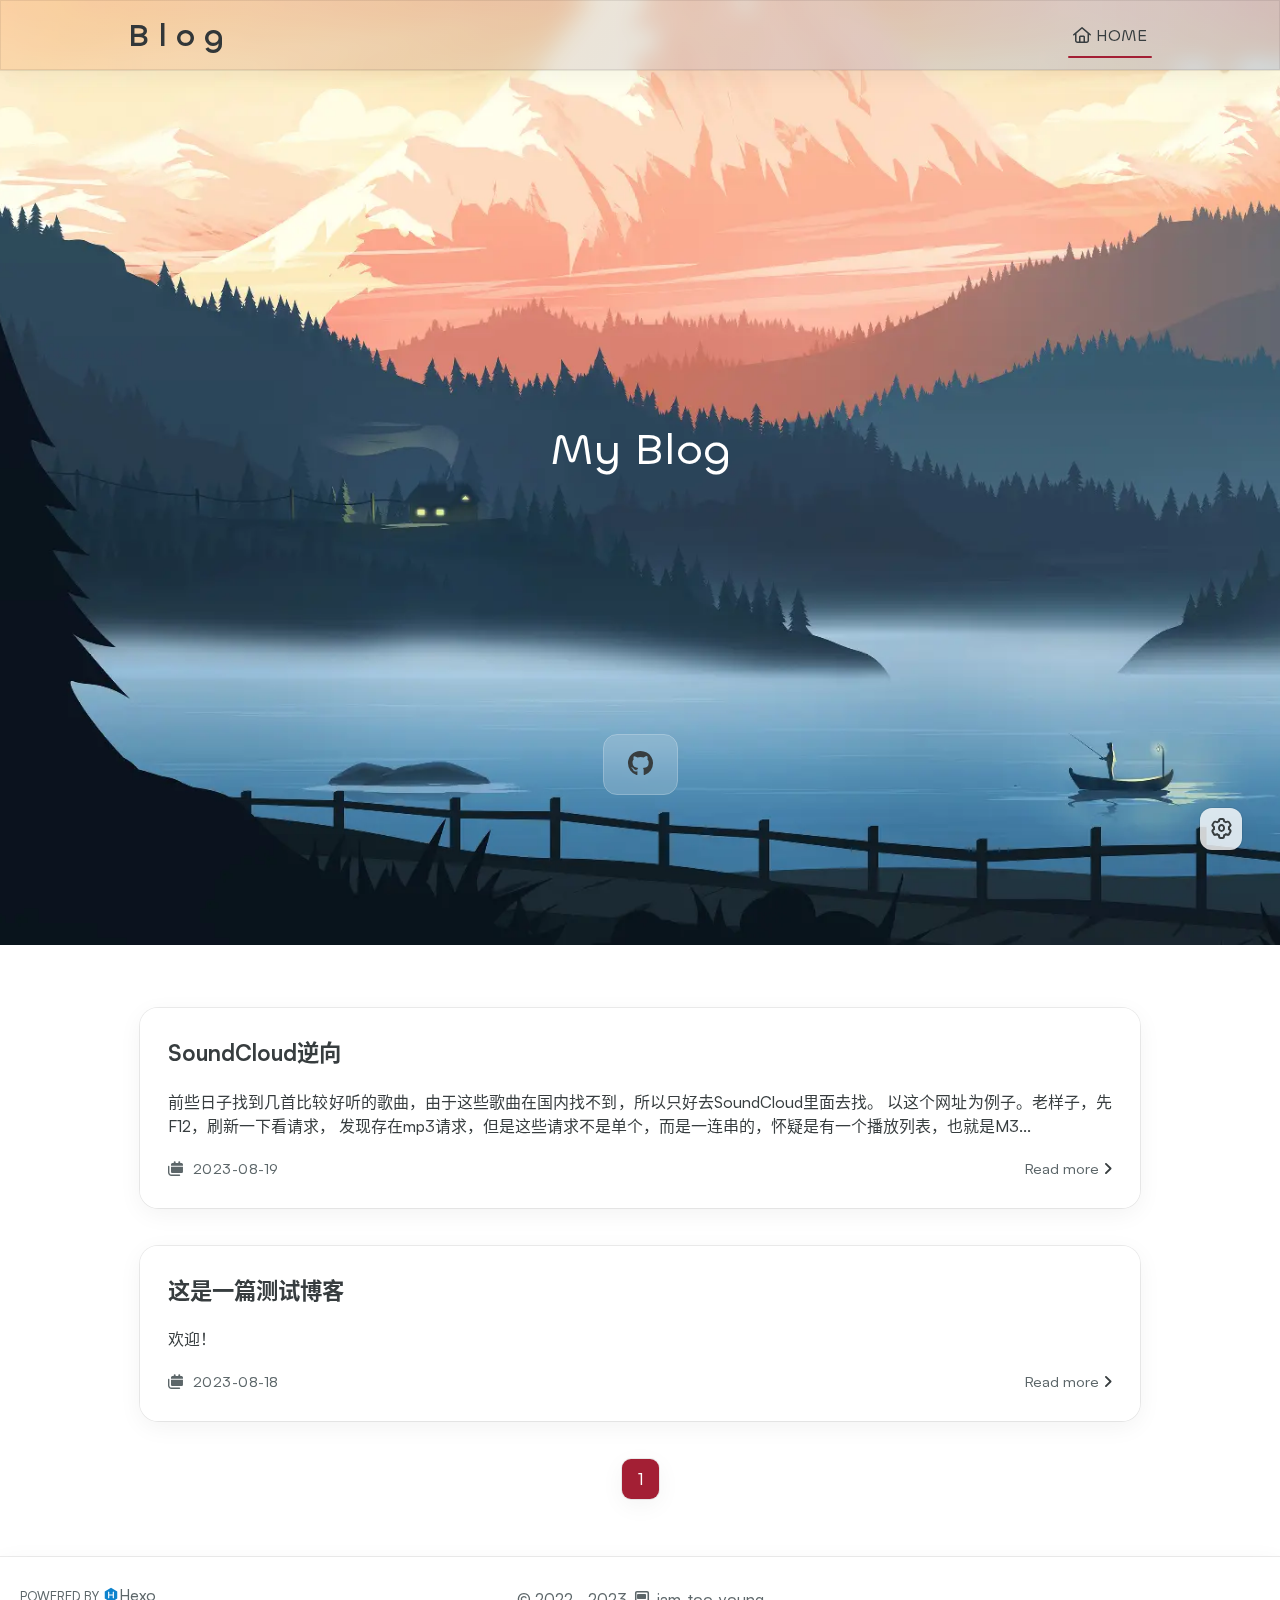
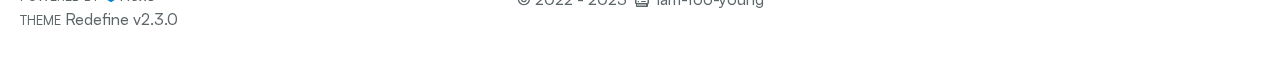
==== blog/index.html @ 53f96ec5 "upload" ====
<!DOCTYPE html>
<html lang="zh">
<head>
    <meta charset="utf-8">
    <meta name="viewport" content="width=device-width, initial-scale=1">
    <meta name="keywords" content="Hexo Theme Redefine">
    
    <meta name="author" content="iam-too-young">
    <!-- preconnect -->
    <link rel="preconnect" href="https://fonts.googleapis.com">
    <link rel="preconnect" href="https://fonts.gstatic.com" crossorigin>
    
    
    <!--- Seo Part-->
    
    <link rel="canonical" href="https://iam-too-young.github.io/blog/"/>
    <meta name="robots" content="index,follow">
    <meta name="googlebot" content="index,follow">
    <meta name="revisit-after" content="1 days">
    
        <meta property="og:type" content="website">
<meta property="og:title" content="Blog of iam-too-young">
<meta property="og:url" content="https://iam-too-young.github.io/blog/index.html">
<meta property="og:site_name" content="Blog of iam-too-young">
<meta property="og:locale">
<meta property="article:author" content="iamTooYoung">
<meta name="twitter:card" content="summary">
    
    
    <!--- Icon Part-->
    <link rel="icon" type="image/png" href="/blog/images/author-favicon.png" sizes="192x192">
    <link rel="apple-touch-icon" sizes="180x180" href="/blog/images/author-favicon.png">
    <meta name="theme-color" content="#A31F34">
    <link rel="shortcut icon" href="/blog/images/author-favicon.png">
    <!--- Page Info-->
    
    <title>
        
        B l o g
    </title>
    
<link rel="stylesheet" href="/blog/css/style.css">

    
<link rel="stylesheet" href="/blog/fonts/fonts.css">

    
<link rel="stylesheet" href="/blog/fonts/Satoshi/satoshi.css">

    
<link rel="stylesheet" href="/blog/fonts/Chillax/chillax.css">

    <!--- Font Part-->
    
    
    
    

    <!--- Inject Part-->
    
    <script id="hexo-configurations">
    let Global = window.Global || {};
    Global.hexo_config = {"hostname":"iam-too-young.github.io","root":"/blog/","language":"zh"};
    Global.theme_config = {"articles":{"style":{"font_size":"16px","line_height":1.5,"image_border_radius":"14px","image_alignment":"center","image_caption":false,"link_icon":true},"word_count":{"enable":true,"count":true,"min2read":true},"author_label":{"enable":true,"auto":false,"list":[]},"code_block":{"copy":true,"style":"mac","font":{"enable":false,"family":null,"url":null}},"toc":{"enable":true,"max_depth":3,"number":false,"expand":true,"init_open":true},"copyright":false,"lazyload":true,"recommendation":{"enable":false,"title":"推荐阅读","limit":3,"mobile_limit":2,"placeholder":"/images/wallhaven-wqery6-light.webp","skip_dirs":[]}},"colors":{"primary":"#A31F34","secondary":null},"global":{"fonts":{"chinese":{"enable":false,"family":null,"url":null},"english":{"enable":false,"family":null,"url":null}},"content_max_width":"1000px","sidebar_width":"210px","hover":{"shadow":true,"scale":false},"scroll_progress":{"bar":false,"percentage":true},"website_counter":{"url":"https://busuanzi.ibruce.info/busuanzi/2.3/busuanzi.pure.mini.js","enable":false,"site_pv":true,"site_uv":true,"post_pv":true},"single_page":true,"open_graph":true,"google_analytics":{"enable":false,"id":null}},"home_banner":{"enable":true,"style":"fixed","image":{"light":"/images/wallhaven-wqery6-light.webp","dark":"/images/wallhaven-wqery6-dark.webp"},"title":"My Blog","subtitle":{"text":[],"hitokoto":{"enable":false,"api":"https://v1.hitokoto.cn"},"typing_speed":100,"backing_speed":80,"starting_delay":500,"backing_delay":1500,"loop":true,"smart_backspace":true},"text_color":{"light":"#fff","dark":"#d1d1b6"},"text_style":{"title_size":"2.8rem","subtitle_size":"1.5rem","line_height":1.2},"custom_font":{"enable":false,"family":null,"url":null},"social_links":{"enable":true,"links":{"github":"https://github.com/iam-too-young","instagram":null,"zhihu":null,"twitter":null,"email":null},"qrs":{"weixin":null}}},"plugins":{"feed":{"enable":false},"aplayer":{"enable":false,"type":"fixed","audios":[{"name":null,"artist":null,"url":null,"cover":null}]},"mermaid":{"enable":false,"version":"9.3.0"}},"version":"2.3.0","navbar":{"auto_hide":false,"color":{"left":"#f78736","right":"#367df7","transparency":35},"links":{"Home":{"path":"/","icon":"fa-regular fa-house"}},"search":{"enable":false,"preload":true}},"page_templates":{"friends_column":2,"tags_style":"blur"},"home":{"sidebar":{"enable":false,"position":"left","first_item":"menu","announcement":null,"links":null},"article_date_format":"auto","categories":{"enable":false,"limit":3},"tags":{"enable":false,"limit":3}},"footerStart":"2022/8/17 11:45:14"};
    Global.language_ago = {"second":"%s seconds ago","minute":"%s minutes ago","hour":"%s hours ago","day":"%s days ago","week":"%s weeks ago","month":"%s months ago","year":"%s years ago"};
    Global.data_config = {"masonry":false};
  </script>
    
    <!--- Fontawesome Part-->
    
<link rel="stylesheet" href="/blog/fontawesome/fontawesome.min.css">

    
<link rel="stylesheet" href="/blog/fontawesome/brands.min.css">

    
<link rel="stylesheet" href="/blog/fontawesome/solid.min.css">

    
<link rel="stylesheet" href="/blog/fontawesome/regular.min.css">

    
    
    
    
<meta name="generator" content="Hexo 6.3.0"></head>


<body>
<div class="progress-bar-container">
    

    
        <span class="pjax-progress-bar"></span>
        <span class="swup-progress-icon">
            <i class="fa-solid fa-circle-notch fa-spin"></i>
        </span>
    
</div>


<main class="page-container" id="swup">
    

    
        
    <style>
        .home-banner-container {
            background: transparent !important;
        }

        .home-article-item,
        .sidebar-links,
        .sidebar-content,
        a.page-number,
        a.extend,
        .sidebar-links .links:hover,
        .right-bottom-tools,
        footer.footer {
            background-color: var(--background-color-transparent-80) !important;
        }

        .right-bottom-tools:hover,
        a.page-number:hover,
        a.extend:hover {
            background-color: var(--primary-color) !important;
        }

        .site-info,
        .home-article-sticky-label {
            background-color: var(--background-color-transparent-15) !important;
        }

        .home-article-sticky-label {
            backdrop-filter: none !important;
        }
    </style>

    <div class="home-banner-background transition-fade">
    </div>


<div class="home-banner-container flex-center transition-fade">
    <div class="content flex-center">
        <div class="description"
        
        >
            My Blog
            
            
                <p><i id="subtitle"></i></p>
            
        </div>
        
            <div class="social-contacts">
                
                    
                        
                            <span class="social-contact-item github">
                                <a target="_blank" href="https://github.com/iam-too-young">
                                    <i class="fa-brands fa-github"></i>
                                </a>
                            </span>
                        
                    
                
                    
                
                    
                
                    
                
                    
                
                
                    
                        
                    
                
            </div>
        
    </div>
</div>



    

    <div class="main-content-container">
        

        <div class="main-content-header">
            <header class="navbar-container">
    
    <div class="navbar-content has-home-banner">
        <div class="left">
            
            <a class="logo-title" href="/">
                <h1>
                B l o g
                </h1>
            </a>
        </div>

        <div class="right">
            <!-- PC -->
            <div class="desktop">
                <ul class="navbar-list">
                    
                        
                            <li class="navbar-item">
                                <!-- Menu -->
                                <a class="active" 
                                    href="/blog/"  >
                                    
                                        
                                            <i class="fa-regular fa-house"></i>
                                        
                                        HOME
                                    
                                </a>
                                <!-- Submenu -->
                                
                            </li>
                    
                    
                </ul>
            </div>
            <!-- Mobile -->
            <div class="mobile">
                
                <div class="icon-item navbar-bar">
                    <div class="navbar-bar-middle"></div>
                </div>
            </div>
        </div>
    </div>

    <!-- Mobile drawer -->
    <div class="navbar-drawer">
        <ul class="drawer-navbar-list">
            
                
                    <li class="drawer-navbar-item flex-center">
                        <a class="active" 
                        href="/blog/"  >
                             
                                
                                    <i class="fa-regular fa-house"></i>
                                
                                HOME
                            
                        </a>
                    </li>
                    <!-- Submenu -->
                    
            

        </ul>
    </div>

    <div class="window-mask"></div>

</header>


        </div>

        <div class="main-content-body">

            

            <div class="main-content">

                
                    <div class="home-content-container">
    <ul class="home-article-list">
        
            <li class="home-article-item">

                

                
                

                <h3 class="home-article-title">
                    <a href="/blog/2023/08/19/SoundCloud%E9%80%86%E5%90%91/">
                        SoundCloud逆向
                    </a>
                </h3>

                <div class="home-article-content markdown-body">
                    
                        前些日子找到几首比较好听的歌曲，由于这些歌曲在国内找不到，所以只好去SoundCloud里面去找。


以这个网址为例子。老样子，先F12，刷新一下看请求，


发现存在mp3请求，但是这些请求不是单个，而是一连串的，怀疑是有一个播放列表，也就是M3...
                    
                </div>

                <div class="home-article-meta-info-container">
    <div class="home-article-meta-info">
        <span><i class="fa-solid fa-calendars"></i>&nbsp;
            <span class="home-article-date" data-date="Sat Aug 19 2023 14:53:39 GMT+0800">
                
                    2023-08-19
                
            </span>
        </span>
        
        
    </div>

    <a href="/blog/2023/08/19/SoundCloud%E9%80%86%E5%90%91/">Read more<span class="seo-reader-text">SoundCloud逆向</span>&nbsp;<i class="fa-solid fa-angle-right"></i></a>
</div>

            </li>
        
            <li class="home-article-item">

                

                
                

                <h3 class="home-article-title">
                    <a href="/blog/2023/08/18/Hello-everyone/">
                        这是一篇测试博客
                    </a>
                </h3>

                <div class="home-article-content markdown-body">
                    
                        欢迎！

                    
                </div>

                <div class="home-article-meta-info-container">
    <div class="home-article-meta-info">
        <span><i class="fa-solid fa-calendars"></i>&nbsp;
            <span class="home-article-date" data-date="Fri Aug 18 2023 22:07:01 GMT+0800">
                
                    2023-08-18
                
            </span>
        </span>
        
        
    </div>

    <a href="/blog/2023/08/18/Hello-everyone/">Read more<span class="seo-reader-text">这是一篇测试博客</span>&nbsp;<i class="fa-solid fa-angle-right"></i></a>
</div>

            </li>
        
    </ul>

    <div class="home-paginator">
        <div class="paginator">
    <span class="page-number current">1</span>
</div>

    </div>
</div>

                    <div class="comment-container pjax"></div>
                

            </div>
            
            

        </div>

        <div class="main-content-footer">
            <footer class="footer">
    <div class="info-container">
        <div class="copyright-info">
            &copy;
            
              <span>2022</span>
              -
            
            2023&nbsp;&nbsp;<i class="fa-regular fa-computer-classic"></i>&nbsp;&nbsp;<a href="/">iam-too-young</a>
        </div>
        
        <div class="theme-info info-item">
            <span class="powered-by-container">POWERED BY <?xml version="1.0" encoding="utf-8"?><!DOCTYPE svg PUBLIC "-//W3C//DTD SVG 1.1//EN" "http://www.w3.org/Graphics/SVG/1.1/DTD/svg11.dtd"><svg version="1.1" id="圖層_1" xmlns="http://www.w3.org/2000/svg" xmlns:xlink="http://www.w3.org/1999/xlink" x="0px" y="0px" width="1rem" height="1rem" viewBox="0 0 512 512" enable-background="new 0 0 512 512" xml:space="preserve"><path fill="#0E83CD" d="M256.4,25.8l-200,115.5L56,371.5l199.6,114.7l200-115.5l0.4-230.2L256.4,25.8z M349,354.6l-18.4,10.7l-18.6-11V275H200v79.6l-18.4,10.7l-18.6-11v-197l18.5-10.6l18.5,10.8V237h112v-79.6l18.5-10.6l18.5,10.8V354.6z"/></svg><a target="_blank" href="https://hexo.io">Hexo</a></span>
                <br>
            <span class="theme-version-container">THEME&nbsp;<a class="theme-version" target="_blank" href="https://github.com/EvanNotFound/hexo-theme-redefine">Redefine v2.3.0</a></span>
        </div>
        
        
        
        
        
        
    </div>  
</footer>
        </div>
    </div>

    

    <div class="right-side-tools-container">
        <div class="side-tools-container">
    <ul class="hidden-tools-list">
        <li class="right-bottom-tools tool-font-adjust-plus flex-center">
            <i class="fa-regular fa-magnifying-glass-plus"></i>
        </li>

        <li class="right-bottom-tools tool-font-adjust-minus flex-center">
            <i class="fa-regular fa-magnifying-glass-minus"></i>
        </li>

        <li class="right-bottom-tools tool-expand-width flex-center">
            <i class="fa-regular fa-expand"></i>
        </li>

        <li class="right-bottom-tools tool-dark-light-toggle flex-center">
            <i class="fa-regular fa-moon"></i>
        </li>

        <!-- rss -->
        

        

        <li class="right-bottom-tools tool-scroll-to-bottom flex-center">
            <i class="fa-regular fa-arrow-down"></i>
        </li>
    </ul>

    <ul class="visible-tools-list">
        <li class="right-bottom-tools toggle-tools-list flex-center">
            <i class="fa-regular fa-cog fa-spin"></i>
        </li>
        
            <li class="right-bottom-tools tool-scroll-to-top flex-center">
                <i class="arrow-up fas fa-arrow-up"></i>
                <span class="percent"></span>
            </li>
        
        
    </ul>
</div>

    </div>

    <div class="image-viewer-container">
    <img src="">
</div>


    


</main>


<script src="/blog/js/libs/Swup.min.js"></script>

<script src="/blog/js/libs/SwupSlideTheme.min.js"></script>

<script src="/blog/js/libs/SwupScriptsPlugin.min.js"></script>

<script src="/blog/js/libs/SwupProgressPlugin.min.js"></script>

<script src="/blog/js/libs/SwupScrollPlugin.min.js"></script>

<script>
    const swup = new Swup({
        plugins: [
            new SwupScriptsPlugin({
                optin: true,
            }),
            new SwupProgressPlugin(),
            new SwupScrollPlugin({
                offset: 80,
            }),
            new SwupSlideTheme({
                mainElement: ".main-content-body",
            }),
        ],
        containers: ["#swup"],
    });

    swup.on("pageView", () => {
        Global.refresh();
    });

    // if (document.readyState === "complete") {
    //
    // } else {
    //     document.addEventListener("DOMContentLoaded", () => init());
    // }
</script>






<script src="/blog/js/utils.js"></script>

<script src="/blog/js/main.js"></script>

<script src="/blog/js/layouts/navbarShrink.js"></script>

<script src="/blog/js/tools/scrollTopBottom.js"></script>

<script src="/blog/js/tools/lightDarkSwitch.js"></script>

<script src="/blog/js/layouts/categoryList.js"></script>





    
<script src="/blog/js/tools/codeBlock.js"></script>




    
<script src="/blog/js/layouts/lazyload.js"></script>






  
<script src="/blog/js/libs/Typed.min.js"></script>

  
<script src="/blog/js/plugins/typed.js"></script>







<div class="post-scripts" data-swup-reload-script>
    
        
<script src="/blog/js/tools/tocToggle.js"></script>

<script src="/blog/js/layouts/toc.js"></script>

<script src="/blog/js/libs/anime.min.js"></script>

<script src="/blog/js/plugins/tabs.js"></script>

    
</div>


</body>
</html>
---- blog/css/style.css ----
.fade-in-down-animation {
  animation-fill-mode: both;
  animation-duration: 1s;
  animation-name: fade-in-down;
  will-change: transform;
}
.title-hover-animation {
  display: inline-block;
  position: relative;
  border-bottom: none;
  line-height: 1.3;
  vertical-align: top;
  color: var(--second-text-color);
}
.title-hover-animation::before {
  content: '';
  position: absolute;
  width: 100%;
  height: 2px;
  bottom: -4px;
  left: 0;
  background-color: var(--second-text-color);
  visibility: hidden;
  transform: scaleX(0);
  transition-property: color, background, box-shadow, border-color, visibility, transform;
  transition-delay: 0s, 0s, 0s, 0s, 0s, 0s;
  transition-duration: 0.2s, 0.2s, 0.2s, 0.2s, 0.2s, 0.2s;
  transition-timing-function: ease, ease, ease, ease, ease-in-out, ease-in-out;
}
@-moz-keyframes fade-in-down {
  0% {
    opacity: 0;
    transform: translateY(-50px);
  }
  100% {
    opacity: 1;
    transform: translateY(0);
  }
}
@-webkit-keyframes fade-in-down {
  0% {
    opacity: 0;
    transform: translateY(-50px);
  }
  100% {
    opacity: 1;
    transform: translateY(0);
  }
}
@-o-keyframes fade-in-down {
  0% {
    opacity: 0;
    transform: translateY(-50px);
  }
  100% {
    opacity: 1;
    transform: translateY(0);
  }
}
@keyframes fade-in-down {
  0% {
    opacity: 0;
    transform: translateY(-50px);
  }
  100% {
    opacity: 1;
    transform: translateY(0);
  }
}
@-moz-keyframes icon-animate {
  0%, 100% {
    transform: scale(1);
  }
  10%, 30% {
    transform: scale(0.88);
  }
  20%, 40%, 60%, 80% {
    transform: scale(1.08);
  }
  50%, 70% {
    transform: scale(1.08);
  }
}
@-webkit-keyframes icon-animate {
  0%, 100% {
    transform: scale(1);
  }
  10%, 30% {
    transform: scale(0.88);
  }
  20%, 40%, 60%, 80% {
    transform: scale(1.08);
  }
  50%, 70% {
    transform: scale(1.08);
  }
}
@-o-keyframes icon-animate {
  0%, 100% {
    transform: scale(1);
  }
  10%, 30% {
    transform: scale(0.88);
  }
  20%, 40%, 60%, 80% {
    transform: scale(1.08);
  }
  50%, 70% {
    transform: scale(1.08);
  }
}
@keyframes icon-animate {
  0%, 100% {
    transform: scale(1);
  }
  10%, 30% {
    transform: scale(0.88);
  }
  20%, 40%, 60%, 80% {
    transform: scale(1.08);
  }
  50%, 70% {
    transform: scale(1.08);
  }
}
:root {
  --background-color: #fff;
  --background-color-transparent: rgba(255,255,255,0.6);
  --background-color-transparent-15: rgba(255,255,255,0.15);
  --background-color-transparent-40: rgba(255,255,255,0.4);
  --background-color-transparent-80: rgba(255,255,255,0.8);
  --second-background-color: #fafafa;
  --third-background-color: #f7f7f7;
  --third-background-color-transparent: rgba(241,241,241,0.6);
  --primary-color: #a31f34;
  --first-text-color: #323739;
  --second-text-color: #343a3c;
  --third-text-color: #5c6669;
  --fourth-text-color: #eaeced;
  --default-text-color: #373d3f;
  --invert-text-color: #bebec6;
  --border-color: rgba(0,0,0,0.08);
  --selection-color: #be243c;
  --shadow-color-1: rgba(0,0,0,0.08);
  --shadow-color-2: rgba(0,0,0,0.05);
  --shadow-hover-color: rgba(0,0,0,0.28);
  --scrollbar-color: #c1c1c1;
  --scrollbar-color-hover: #a1a1a1;
  --scroll-bar-bg-color: #fafafa;
  --link-color: #323739;
  --copyright-info-color: #c03;
  --avatar-background-color: #06c;
  --pjax-progress-bar-color: linear-gradient(45deg, #f10006, #ef5b00, #e59c01, #19ca05, #00cab5, #0264c8, #c303c3);
  --archive-timeline-last-child-color: linear-gradient(to bottom, #e8e8e8 60%, rgba(0,0,0,0) 100%) 1 100%;
  --note-blue-title-bg: #d6f7fb;
  --note-red-title-bg: #fde9e9;
  --note-cyan-title-bg: #e9fdf9;
  --note-green-title-bg: #e9fde9;
  --note-yellow-title-bg: #fdf9e9;
  --note-gray-title-bg: #f9f9f9;
  --note-type-title-bg: #fdf3e9;
  --note-black-title-bg: #e9e9e9;
  --note-purple-title-bg: #f9e9fd;
  --home-banner-img: url("/blog/images/wallhaven-wqery6-light.webp");
  --home-banner-text-color: #fff;
  --home-banner-icons-container-border-color: rgba(255,255,255,0.35);
  --home-banner-icons-container-background-color: rgba(255,255,255,0.3);
  --redefine-box-shadow: var(--shadow-color-2) 0px 6px 24px 0px, var(--shadow-color-1) 0px 0px 0px 1px;
  --redefine-box-shadow-hover: var(--shadow-color-2) 0px 6px 24px 0px, var(--shadow-color-1) 0px 0px 0px 1px, var(--shadow-color-1) 0px 0px 0px 1px inset;
  --redefine-box-shadow-flat: var(--shadow-color-2) 0px 1px 4px 0px, var(--shadow-color-1) 0px 0px 0px 1px;
  --redefine-box-shadow-flat-hover: var(--shadow-color-2) 0px 1px 4px 0px, var(--shadow-color-1) 0px 0px 0px 1px, var(--shadow-color-1) 0px 0px 0px 1px inset;
  --mermaid-theme: '';
}
@media (prefers-color-scheme: light) {
  :root {
    --background-color: #fff;
    --background-color-transparent: rgba(255,255,255,0.6);
    --background-color-transparent-15: rgba(255,255,255,0.15);
    --background-color-transparent-40: rgba(255,255,255,0.4);
    --background-color-transparent-80: rgba(255,255,255,0.8);
    --second-background-color: #fafafa;
    --third-background-color: #f7f7f7;
    --third-background-color-transparent: rgba(241,241,241,0.6);
    --primary-color: #a31f34;
    --first-text-color: #323739;
    --second-text-color: #343a3c;
    --third-text-color: #5c6669;
    --fourth-text-color: #eaeced;
    --default-text-color: #373d3f;
    --invert-text-color: #bebec6;
    --border-color: rgba(0,0,0,0.08);
    --selection-color: #be243c;
    --shadow-color-1: rgba(0,0,0,0.08);
    --shadow-color-2: rgba(0,0,0,0.05);
    --shadow-hover-color: rgba(0,0,0,0.28);
    --scrollbar-color: #c1c1c1;
    --scrollbar-color-hover: #a1a1a1;
    --scroll-bar-bg-color: #fafafa;
    --link-color: #323739;
    --copyright-info-color: #c03;
    --avatar-background-color: #06c;
    --pjax-progress-bar-color: linear-gradient(45deg, #f10006, #ef5b00, #e59c01, #19ca05, #00cab5, #0264c8, #c303c3);
    --archive-timeline-last-child-color: linear-gradient(to bottom, #e8e8e8 60%, rgba(0,0,0,0) 100%) 1 100%;
    --note-blue-title-bg: #d6f7fb;
    --note-red-title-bg: #fde9e9;
    --note-cyan-title-bg: #e9fdf9;
    --note-green-title-bg: #e9fde9;
    --note-yellow-title-bg: #fdf9e9;
    --note-gray-title-bg: #f9f9f9;
    --note-type-title-bg: #fdf3e9;
    --note-black-title-bg: #e9e9e9;
    --note-purple-title-bg: #f9e9fd;
    --home-banner-img: url("/blog/images/wallhaven-wqery6-light.webp");
    --home-banner-text-color: #fff;
    --home-banner-icons-container-border-color: rgba(255,255,255,0.35);
    --home-banner-icons-container-background-color: rgba(255,255,255,0.3);
    --redefine-box-shadow: var(--shadow-color-2) 0px 6px 24px 0px, var(--shadow-color-1) 0px 0px 0px 1px;
    --redefine-box-shadow-hover: var(--shadow-color-2) 0px 6px 24px 0px, var(--shadow-color-1) 0px 0px 0px 1px, var(--shadow-color-1) 0px 0px 0px 1px inset;
    --redefine-box-shadow-flat: var(--shadow-color-2) 0px 1px 4px 0px, var(--shadow-color-1) 0px 0px 0px 1px;
    --redefine-box-shadow-flat-hover: var(--shadow-color-2) 0px 1px 4px 0px, var(--shadow-color-1) 0px 0px 0px 1px, var(--shadow-color-1) 0px 0px 0px 1px inset;
    --mermaid-theme: '';
  }
}
@media (prefers-color-scheme: dark) {
  :root {
    --background-color: #202124;
    --background-color-transparent: rgba(32,33,36,0.4);
    --background-color-transparent-15: rgba(32,33,36,0.15);
    --background-color-transparent-40: rgba(32,33,36,0.4);
    --background-color-transparent-80: rgba(32,33,36,0.8);
    --second-background-color: #242529;
    --third-background-color: #292b2f;
    --third-background-color-transparent: rgba(32,33,36,0.6);
    --primary-color: #a31f34;
    --first-text-color: #d2d2d7;
    --second-text-color: #cbcbd1;
    --third-text-color: #9595a2;
    --fourth-text-color: #242429;
    --default-text-color: #bebec6;
    --invert-text-color: #373d3f;
    --border-color: rgba(255,255,255,0.08);
    --selection-color: #be243c;
    --shadow-color-1: rgba(255,255,255,0.08);
    --shadow-color-2: rgba(255,255,255,0.05);
    --shadow-hover-color: rgba(69,69,69,0.28);
    --scrollbar-color: #898989;
    --scrollbar-color-hover: #a1a1a1;
    --scroll-bar-bg-color: #2a2c30;
    --link-color: #c5c5cc;
    --copyright-info-color: #a30029;
    --avatar-background-color: #005cb8;
    --pjax-progress-bar-color: linear-gradient(45deg, #ea404a, #ea722f, #e9a71f, #67e559, #18ecec, #1b85f1, #ee1dee);
    --archive-timeline-last-child-color: linear-gradient(to bottom, #323232 60%, rgba(255,255,255,0) 100%) 1 100%;
    --note-blue-title-bg: #1e3e46;
    --note-red-title-bg: #4e1e1e;
    --note-cyan-title-bg: #1e4e4e;
    --note-green-title-bg: #1e4e1e;
    --note-yellow-title-bg: #4e4e1e;
    --note-gray-title-bg: #4e4e4e;
    --note-type-title-bg: #4e3a1e;
    --note-black-title-bg: #1e1e1e;
    --note-purple-title-bg: #4e1e4e;
    --home-banner-img: url("/blog/images/wallhaven-wqery6-dark.webp");
    --home-banner-text-color: #d1d1b6;
    --home-banner-icons-container-border-color: rgba(197,197,197,0.35);
    --home-banner-icons-container-background-color: rgba(197,197,197,0.3);
    --redefine-box-shadow: var(--shadow-color-2) 0px 6px 24px 0px, var(--shadow-color-1) 0px 0px 0px 1px;
    --redefine-box-shadow-hover: var(--shadow-color-2) 0px 6px 24px 0px, var(--shadow-color-1) 0px 0px 0px 1px, var(--shadow-color-1) 0px 0px 0px 1px inset;
    --redefine-box-shadow-flat: var(--shadow-color-2) 0px 1px 4px 0px, var(--shadow-color-1) 0px 0px 0px 1px;
    --redefine-box-shadow-flat-hover: var(--shadow-color-2) 0px 1px 4px 0px, var(--shadow-color-1) 0px 0px 0px 1px, var(--shadow-color-1) 0px 0px 0px 1px inset;
    --mermaid-theme: '';
  }
}
.light-mode {
  --background-color: #fff;
  --background-color-transparent: rgba(255,255,255,0.6);
  --background-color-transparent-15: rgba(255,255,255,0.15);
  --background-color-transparent-40: rgba(255,255,255,0.4);
  --background-color-transparent-80: rgba(255,255,255,0.8);
  --second-background-color: #fafafa;
  --third-background-color: #f7f7f7;
  --third-background-color-transparent: rgba(241,241,241,0.6);
  --primary-color: #a31f34;
  --first-text-color: #323739;
  --second-text-color: #343a3c;
  --third-text-color: #5c6669;
  --fourth-text-color: #eaeced;
  --default-text-color: #373d3f;
  --invert-text-color: #bebec6;
  --border-color: rgba(0,0,0,0.08);
  --selection-color: #be243c;
  --shadow-color-1: rgba(0,0,0,0.08);
  --shadow-color-2: rgba(0,0,0,0.05);
  --shadow-hover-color: rgba(0,0,0,0.28);
  --scrollbar-color: #c1c1c1;
  --scrollbar-color-hover: #a1a1a1;
  --scroll-bar-bg-color: #fafafa;
  --link-color: #323739;
  --copyright-info-color: #c03;
  --avatar-background-color: #06c;
  --pjax-progress-bar-color: linear-gradient(45deg, #f10006, #ef5b00, #e59c01, #19ca05, #00cab5, #0264c8, #c303c3);
  --archive-timeline-last-child-color: linear-gradient(to bottom, #e8e8e8 60%, rgba(0,0,0,0) 100%) 1 100%;
  --note-blue-title-bg: #d6f7fb;
  --note-red-title-bg: #fde9e9;
  --note-cyan-title-bg: #e9fdf9;
  --note-green-title-bg: #e9fde9;
  --note-yellow-title-bg: #fdf9e9;
  --note-gray-title-bg: #f9f9f9;
  --note-type-title-bg: #fdf3e9;
  --note-black-title-bg: #e9e9e9;
  --note-purple-title-bg: #f9e9fd;
  --home-banner-img: url("/blog/images/wallhaven-wqery6-light.webp");
  --home-banner-text-color: #fff;
  --home-banner-icons-container-border-color: rgba(255,255,255,0.35);
  --home-banner-icons-container-background-color: rgba(255,255,255,0.3);
  --redefine-box-shadow: var(--shadow-color-2) 0px 6px 24px 0px, var(--shadow-color-1) 0px 0px 0px 1px;
  --redefine-box-shadow-hover: var(--shadow-color-2) 0px 6px 24px 0px, var(--shadow-color-1) 0px 0px 0px 1px, var(--shadow-color-1) 0px 0px 0px 1px inset;
  --redefine-box-shadow-flat: var(--shadow-color-2) 0px 1px 4px 0px, var(--shadow-color-1) 0px 0px 0px 1px;
  --redefine-box-shadow-flat-hover: var(--shadow-color-2) 0px 1px 4px 0px, var(--shadow-color-1) 0px 0px 0px 1px, var(--shadow-color-1) 0px 0px 0px 1px inset;
  --mermaid-theme: '';
}
.dark-mode {
  --background-color: #202124;
  --background-color-transparent: rgba(32,33,36,0.4);
  --background-color-transparent-15: rgba(32,33,36,0.15);
  --background-color-transparent-40: rgba(32,33,36,0.4);
  --background-color-transparent-80: rgba(32,33,36,0.8);
  --second-background-color: #242529;
  --third-background-color: #292b2f;
  --third-background-color-transparent: rgba(32,33,36,0.6);
  --primary-color: #a31f34;
  --first-text-color: #d2d2d7;
  --second-text-color: #cbcbd1;
  --third-text-color: #9595a2;
  --fourth-text-color: #242429;
  --default-text-color: #bebec6;
  --invert-text-color: #373d3f;
  --border-color: rgba(255,255,255,0.08);
  --selection-color: #be243c;
  --shadow-color-1: rgba(255,255,255,0.08);
  --shadow-color-2: rgba(255,255,255,0.05);
  --shadow-hover-color: rgba(69,69,69,0.28);
  --scrollbar-color: #898989;
  --scrollbar-color-hover: #a1a1a1;
  --scroll-bar-bg-color: #2a2c30;
  --link-color: #c5c5cc;
  --copyright-info-color: #a30029;
  --avatar-background-color: #005cb8;
  --pjax-progress-bar-color: linear-gradient(45deg, #ea404a, #ea722f, #e9a71f, #67e559, #18ecec, #1b85f1, #ee1dee);
  --archive-timeline-last-child-color: linear-gradient(to bottom, #323232 60%, rgba(255,255,255,0) 100%) 1 100%;
  --note-blue-title-bg: #1e3e46;
  --note-red-title-bg: #4e1e1e;
  --note-cyan-title-bg: #1e4e4e;
  --note-green-title-bg: #1e4e1e;
  --note-yellow-title-bg: #4e4e1e;
  --note-gray-title-bg: #4e4e4e;
  --note-type-title-bg: #4e3a1e;
  --note-black-title-bg: #1e1e1e;
  --note-purple-title-bg: #4e1e4e;
  --home-banner-img: url("/blog/images/wallhaven-wqery6-dark.webp");
  --home-banner-text-color: #d1d1b6;
  --home-banner-icons-container-border-color: rgba(197,197,197,0.35);
  --home-banner-icons-container-background-color: rgba(197,197,197,0.3);
  --redefine-box-shadow: var(--shadow-color-2) 0px 6px 24px 0px, var(--shadow-color-1) 0px 0px 0px 1px;
  --redefine-box-shadow-hover: var(--shadow-color-2) 0px 6px 24px 0px, var(--shadow-color-1) 0px 0px 0px 1px, var(--shadow-color-1) 0px 0px 0px 1px inset;
  --redefine-box-shadow-flat: var(--shadow-color-2) 0px 1px 4px 0px, var(--shadow-color-1) 0px 0px 0px 1px;
  --redefine-box-shadow-flat-hover: var(--shadow-color-2) 0px 1px 4px 0px, var(--shadow-color-1) 0px 0px 0px 1px, var(--shadow-color-1) 0px 0px 0px 1px inset;
  --mermaid-theme: '';
}
:root {
  --background-color: #fff;
  --background-color-transparent: rgba(255,255,255,0.6);
  --background-color-transparent-15: rgba(255,255,255,0.15);
  --background-color-transparent-40: rgba(255,255,255,0.4);
  --background-color-transparent-80: rgba(255,255,255,0.8);
  --second-background-color: #fafafa;
  --third-background-color: #f7f7f7;
  --third-background-color-transparent: rgba(241,241,241,0.6);
  --primary-color: #a31f34;
  --first-text-color: #323739;
  --second-text-color: #343a3c;
  --third-text-color: #5c6669;
  --fourth-text-color: #eaeced;
  --default-text-color: #373d3f;
  --invert-text-color: #bebec6;
  --border-color: rgba(0,0,0,0.08);
  --selection-color: #be243c;
  --shadow-color-1: rgba(0,0,0,0.08);
  --shadow-color-2: rgba(0,0,0,0.05);
  --shadow-hover-color: rgba(0,0,0,0.28);
  --scrollbar-color: #c1c1c1;
  --scrollbar-color-hover: #a1a1a1;
  --scroll-bar-bg-color: #fafafa;
  --link-color: #323739;
  --copyright-info-color: #c03;
  --avatar-background-color: #06c;
  --pjax-progress-bar-color: linear-gradient(45deg, #f10006, #ef5b00, #e59c01, #19ca05, #00cab5, #0264c8, #c303c3);
  --archive-timeline-last-child-color: linear-gradient(to bottom, #e8e8e8 60%, rgba(0,0,0,0) 100%) 1 100%;
  --note-blue-title-bg: #d6f7fb;
  --note-red-title-bg: #fde9e9;
  --note-cyan-title-bg: #e9fdf9;
  --note-green-title-bg: #e9fde9;
  --note-yellow-title-bg: #fdf9e9;
  --note-gray-title-bg: #f9f9f9;
  --note-type-title-bg: #fdf3e9;
  --note-black-title-bg: #e9e9e9;
  --note-purple-title-bg: #f9e9fd;
  --home-banner-img: url("/blog/images/wallhaven-wqery6-light.webp");
  --home-banner-text-color: #fff;
  --home-banner-icons-container-border-color: rgba(255,255,255,0.35);
  --home-banner-icons-container-background-color: rgba(255,255,255,0.3);
  --redefine-box-shadow: var(--shadow-color-2) 0px 6px 24px 0px, var(--shadow-color-1) 0px 0px 0px 1px;
  --redefine-box-shadow-hover: var(--shadow-color-2) 0px 6px 24px 0px, var(--shadow-color-1) 0px 0px 0px 1px, var(--shadow-color-1) 0px 0px 0px 1px inset;
  --redefine-box-shadow-flat: var(--shadow-color-2) 0px 1px 4px 0px, var(--shadow-color-1) 0px 0px 0px 1px;
  --redefine-box-shadow-flat-hover: var(--shadow-color-2) 0px 1px 4px 0px, var(--shadow-color-1) 0px 0px 0px 1px, var(--shadow-color-1) 0px 0px 0px 1px inset;
  --mermaid-theme: '';
}
@media (prefers-color-scheme: light) {
  :root {
    --background-color: #fff;
    --background-color-transparent: rgba(255,255,255,0.6);
    --background-color-transparent-15: rgba(255,255,255,0.15);
    --background-color-transparent-40: rgba(255,255,255,0.4);
    --background-color-transparent-80: rgba(255,255,255,0.8);
    --second-background-color: #fafafa;
    --third-background-color: #f7f7f7;
    --third-background-color-transparent: rgba(241,241,241,0.6);
    --primary-color: #a31f34;
    --first-text-color: #323739;
    --second-text-color: #343a3c;
    --third-text-color: #5c6669;
    --fourth-text-color: #eaeced;
    --default-text-color: #373d3f;
    --invert-text-color: #bebec6;
    --border-color: rgba(0,0,0,0.08);
    --selection-color: #be243c;
    --shadow-color-1: rgba(0,0,0,0.08);
    --shadow-color-2: rgba(0,0,0,0.05);
    --shadow-hover-color: rgba(0,0,0,0.28);
    --scrollbar-color: #c1c1c1;
    --scrollbar-color-hover: #a1a1a1;
    --scroll-bar-bg-color: #fafafa;
    --link-color: #323739;
    --copyright-info-color: #c03;
    --avatar-background-color: #06c;
    --pjax-progress-bar-color: linear-gradient(45deg, #f10006, #ef5b00, #e59c01, #19ca05, #00cab5, #0264c8, #c303c3);
    --archive-timeline-last-child-color: linear-gradient(to bottom, #e8e8e8 60%, rgba(0,0,0,0) 100%) 1 100%;
    --note-blue-title-bg: #d6f7fb;
    --note-red-title-bg: #fde9e9;
    --note-cyan-title-bg: #e9fdf9;
    --note-green-title-bg: #e9fde9;
    --note-yellow-title-bg: #fdf9e9;
    --note-gray-title-bg: #f9f9f9;
    --note-type-title-bg: #fdf3e9;
    --note-black-title-bg: #e9e9e9;
    --note-purple-title-bg: #f9e9fd;
    --home-banner-img: url("/blog/images/wallhaven-wqery6-light.webp");
    --home-banner-text-color: #fff;
    --home-banner-icons-container-border-color: rgba(255,255,255,0.35);
    --home-banner-icons-container-background-color: rgba(255,255,255,0.3);
    --redefine-box-shadow: var(--shadow-color-2) 0px 6px 24px 0px, var(--shadow-color-1) 0px 0px 0px 1px;
    --redefine-box-shadow-hover: var(--shadow-color-2) 0px 6px 24px 0px, var(--shadow-color-1) 0px 0px 0px 1px, var(--shadow-color-1) 0px 0px 0px 1px inset;
    --redefine-box-shadow-flat: var(--shadow-color-2) 0px 1px 4px 0px, var(--shadow-color-1) 0px 0px 0px 1px;
    --redefine-box-shadow-flat-hover: var(--shadow-color-2) 0px 1px 4px 0px, var(--shadow-color-1) 0px 0px 0px 1px, var(--shadow-color-1) 0px 0px 0px 1px inset;
    --mermaid-theme: '';
  }
}
@media (prefers-color-scheme: dark) {
  :root {
    --background-color: #202124;
    --background-color-transparent: rgba(32,33,36,0.4);
    --background-color-transparent-15: rgba(32,33,36,0.15);
    --background-color-transparent-40: rgba(32,33,36,0.4);
    --background-color-transparent-80: rgba(32,33,36,0.8);
    --second-background-color: #242529;
    --third-background-color: #292b2f;
    --third-background-color-transparent: rgba(32,33,36,0.6);
    --primary-color: #a31f34;
    --first-text-color: #d2d2d7;
    --second-text-color: #cbcbd1;
    --third-text-color: #9595a2;
    --fourth-text-color: #242429;
    --default-text-color: #bebec6;
    --invert-text-color: #373d3f;
    --border-color: rgba(255,255,255,0.08);
    --selection-color: #be243c;
    --shadow-color-1: rgba(255,255,255,0.08);
    --shadow-color-2: rgba(255,255,255,0.05);
    --shadow-hover-color: rgba(69,69,69,0.28);
    --scrollbar-color: #898989;
    --scrollbar-color-hover: #a1a1a1;
    --scroll-bar-bg-color: #2a2c30;
    --link-color: #c5c5cc;
    --copyright-info-color: #a30029;
    --avatar-background-color: #005cb8;
    --pjax-progress-bar-color: linear-gradient(45deg, #ea404a, #ea722f, #e9a71f, #67e559, #18ecec, #1b85f1, #ee1dee);
    --archive-timeline-last-child-color: linear-gradient(to bottom, #323232 60%, rgba(255,255,255,0) 100%) 1 100%;
    --note-blue-title-bg: #1e3e46;
    --note-red-title-bg: #4e1e1e;
    --note-cyan-title-bg: #1e4e4e;
    --note-green-title-bg: #1e4e1e;
    --note-yellow-title-bg: #4e4e1e;
    --note-gray-title-bg: #4e4e4e;
    --note-type-title-bg: #4e3a1e;
    --note-black-title-bg: #1e1e1e;
    --note-purple-title-bg: #4e1e4e;
    --home-banner-img: url("/blog/images/wallhaven-wqery6-dark.webp");
    --home-banner-text-color: #d1d1b6;
    --home-banner-icons-container-border-color: rgba(197,197,197,0.35);
    --home-banner-icons-container-background-color: rgba(197,197,197,0.3);
    --redefine-box-shadow: var(--shadow-color-2) 0px 6px 24px 0px, var(--shadow-color-1) 0px 0px 0px 1px;
    --redefine-box-shadow-hover: var(--shadow-color-2) 0px 6px 24px 0px, var(--shadow-color-1) 0px 0px 0px 1px, var(--shadow-color-1) 0px 0px 0px 1px inset;
    --redefine-box-shadow-flat: var(--shadow-color-2) 0px 1px 4px 0px, var(--shadow-color-1) 0px 0px 0px 1px;
    --redefine-box-shadow-flat-hover: var(--shadow-color-2) 0px 1px 4px 0px, var(--shadow-color-1) 0px 0px 0px 1px, var(--shadow-color-1) 0px 0px 0px 1px inset;
    --mermaid-theme: '';
  }
}
.light-mode {
  --background-color: #fff;
  --background-color-transparent: rgba(255,255,255,0.6);
  --background-color-transparent-15: rgba(255,255,255,0.15);
  --background-color-transparent-40: rgba(255,255,255,0.4);
  --background-color-transparent-80: rgba(255,255,255,0.8);
  --second-background-color: #fafafa;
  --third-background-color: #f7f7f7;
  --third-background-color-transparent: rgba(241,241,241,0.6);
  --primary-color: #a31f34;
  --first-text-color: #323739;
  --second-text-color: #343a3c;
  --third-text-color: #5c6669;
  --fourth-text-color: #eaeced;
  --default-text-color: #373d3f;
  --invert-text-color: #bebec6;
  --border-color: rgba(0,0,0,0.08);
  --selection-color: #be243c;
  --shadow-color-1: rgba(0,0,0,0.08);
  --shadow-color-2: rgba(0,0,0,0.05);
  --shadow-hover-color: rgba(0,0,0,0.28);
  --scrollbar-color: #c1c1c1;
  --scrollbar-color-hover: #a1a1a1;
  --scroll-bar-bg-color: #fafafa;
  --link-color: #323739;
  --copyright-info-color: #c03;
  --avatar-background-color: #06c;
  --pjax-progress-bar-color: linear-gradient(45deg, #f10006, #ef5b00, #e59c01, #19ca05, #00cab5, #0264c8, #c303c3);
  --archive-timeline-last-child-color: linear-gradient(to bottom, #e8e8e8 60%, rgba(0,0,0,0) 100%) 1 100%;
  --note-blue-title-bg: #d6f7fb;
  --note-red-title-bg: #fde9e9;
  --note-cyan-title-bg: #e9fdf9;
  --note-green-title-bg: #e9fde9;
  --note-yellow-title-bg: #fdf9e9;
  --note-gray-title-bg: #f9f9f9;
  --note-type-title-bg: #fdf3e9;
  --note-black-title-bg: #e9e9e9;
  --note-purple-title-bg: #f9e9fd;
  --home-banner-img: url("/blog/images/wallhaven-wqery6-light.webp");
  --home-banner-text-color: #fff;
  --home-banner-icons-container-border-color: rgba(255,255,255,0.35);
  --home-banner-icons-container-background-color: rgba(255,255,255,0.3);
  --redefine-box-shadow: var(--shadow-color-2) 0px 6px 24px 0px, var(--shadow-color-1) 0px 0px 0px 1px;
  --redefine-box-shadow-hover: var(--shadow-color-2) 0px 6px 24px 0px, var(--shadow-color-1) 0px 0px 0px 1px, var(--shadow-color-1) 0px 0px 0px 1px inset;
  --redefine-box-shadow-flat: var(--shadow-color-2) 0px 1px 4px 0px, var(--shadow-color-1) 0px 0px 0px 1px;
  --redefine-box-shadow-flat-hover: var(--shadow-color-2) 0px 1px 4px 0px, var(--shadow-color-1) 0px 0px 0px 1px, var(--shadow-color-1) 0px 0px 0px 1px inset;
  --mermaid-theme: '';
}
.dark-mode {
  --background-color: #202124;
  --background-color-transparent: rgba(32,33,36,0.4);
  --background-color-transparent-15: rgba(32,33,36,0.15);
  --background-color-transparent-40: rgba(32,33,36,0.4);
  --background-color-transparent-80: rgba(32,33,36,0.8);
  --second-background-color: #242529;
  --third-background-color: #292b2f;
  --third-background-color-transparent: rgba(32,33,36,0.6);
  --primary-color: #a31f34;
  --first-text-color: #d2d2d7;
  --second-text-color: #cbcbd1;
  --third-text-color: #9595a2;
  --fourth-text-color: #242429;
  --default-text-color: #bebec6;
  --invert-text-color: #373d3f;
  --border-color: rgba(255,255,255,0.08);
  --selection-color: #be243c;
  --shadow-color-1: rgba(255,255,255,0.08);
  --shadow-color-2: rgba(255,255,255,0.05);
  --shadow-hover-color: rgba(69,69,69,0.28);
  --scrollbar-color: #898989;
  --scrollbar-color-hover: #a1a1a1;
  --scroll-bar-bg-color: #2a2c30;
  --link-color: #c5c5cc;
  --copyright-info-color: #a30029;
  --avatar-background-color: #005cb8;
  --pjax-progress-bar-color: linear-gradient(45deg, #ea404a, #ea722f, #e9a71f, #67e559, #18ecec, #1b85f1, #ee1dee);
  --archive-timeline-last-child-color: linear-gradient(to bottom, #323232 60%, rgba(255,255,255,0) 100%) 1 100%;
  --note-blue-title-bg: #1e3e46;
  --note-red-title-bg: #4e1e1e;
  --note-cyan-title-bg: #1e4e4e;
  --note-green-title-bg: #1e4e1e;
  --note-yellow-title-bg: #4e4e1e;
  --note-gray-title-bg: #4e4e4e;
  --note-type-title-bg: #4e3a1e;
  --note-black-title-bg: #1e1e1e;
  --note-purple-title-bg: #4e1e4e;
  --home-banner-img: url("/blog/images/wallhaven-wqery6-dark.webp");
  --home-banner-text-color: #d1d1b6;
  --home-banner-icons-container-border-color: rgba(197,197,197,0.35);
  --home-banner-icons-container-background-color: rgba(197,197,197,0.3);
  --redefine-box-shadow: var(--shadow-color-2) 0px 6px 24px 0px, var(--shadow-color-1) 0px 0px 0px 1px;
  --redefine-box-shadow-hover: var(--shadow-color-2) 0px 6px 24px 0px, var(--shadow-color-1) 0px 0px 0px 1px, var(--shadow-color-1) 0px 0px 0px 1px inset;
  --redefine-box-shadow-flat: var(--shadow-color-2) 0px 1px 4px 0px, var(--shadow-color-1) 0px 0px 0px 1px;
  --redefine-box-shadow-flat-hover: var(--shadow-color-2) 0px 1px 4px 0px, var(--shadow-color-1) 0px 0px 0px 1px, var(--shadow-color-1) 0px 0px 0px 1px inset;
  --mermaid-theme: '';
}
.fade-in-down-animation {
  animation-fill-mode: both;
  animation-duration: 1s;
  animation-name: fade-in-down;
  will-change: transform;
}
.title-hover-animation {
  display: inline-block;
  position: relative;
  border-bottom: none;
  line-height: 1.3;
  vertical-align: top;
  color: var(--second-text-color);
}
.title-hover-animation::before {
  content: '';
  position: absolute;
  width: 100%;
  height: 2px;
  bottom: -4px;
  left: 0;
  background-color: var(--second-text-color);
  visibility: hidden;
  transform: scaleX(0);
  transition-property: color, background, box-shadow, border-color, visibility, transform;
  transition-delay: 0s, 0s, 0s, 0s, 0s, 0s;
  transition-duration: 0.2s, 0.2s, 0.2s, 0.2s, 0.2s, 0.2s;
  transition-timing-function: ease, ease, ease, ease, ease-in-out, ease-in-out;
}
@-moz-keyframes fade-in-down {
  0% {
    opacity: 0;
    transform: translateY(-50px);
  }
  100% {
    opacity: 1;
    transform: translateY(0);
  }
}
@-webkit-keyframes fade-in-down {
  0% {
    opacity: 0;
    transform: translateY(-50px);
  }
  100% {
    opacity: 1;
    transform: translateY(0);
  }
}
@-o-keyframes fade-in-down {
  0% {
    opacity: 0;
    transform: translateY(-50px);
  }
  100% {
    opacity: 1;
    transform: translateY(0);
  }
}
@keyframes fade-in-down {
  0% {
    opacity: 0;
    transform: translateY(-50px);
  }
  100% {
    opacity: 1;
    transform: translateY(0);
  }
}
@-moz-keyframes icon-animate {
  0%, 100% {
    transform: scale(1);
  }
  10%, 30% {
    transform: scale(0.88);
  }
  20%, 40%, 60%, 80% {
    transform: scale(1.08);
  }
  50%, 70% {
    transform: scale(1.08);
  }
}
@-webkit-keyframes icon-animate {
  0%, 100% {
    transform: scale(1);
  }
  10%, 30% {
    transform: scale(0.88);
  }
  20%, 40%, 60%, 80% {
    transform: scale(1.08);
  }
  50%, 70% {
    transform: scale(1.08);
  }
}
@-o-keyframes icon-animate {
  0%, 100% {
    transform: scale(1);
  }
  10%, 30% {
    transform: scale(0.88);
  }
  20%, 40%, 60%, 80% {
    transform: scale(1.08);
  }
  50%, 70% {
    transform: scale(1.08);
  }
}
@keyframes icon-animate {
  0%, 100% {
    transform: scale(1);
  }
  10%, 30% {
    transform: scale(0.88);
  }
  20%, 40%, 60%, 80% {
    transform: scale(1.08);
  }
  50%, 70% {
    transform: scale(1.08);
  }
}
* {
  transition-property: color, background, box-shadow, border-color;
  transition-delay: 0s, 0s, 0s, 0s;
  transition-duration: 0.2s, 0.2s, 0.2s, 0.2s;
  transition-timing-function: ease, ease, ease, ease;
}
*::-webkit-scrollbar {
  width: 6px;
  height: 6px;
  transition: all 0.2s ease;
  display: block;
}
*::-webkit-scrollbar-thumb {
  background: var(--scrollbar-color);
  border-radius: 18px;
  background-clip: content-box;
  border: 3px solid transparent;
}
*::-webkit-scrollbar-track {
  background-color: var(--scroll-bar-bg-color);
  border: 1px solid var(--shadow-color-1);
}
*::-webkit-scrollbar-thumb:hover {
  background: var(--scrollbar-color-hover);
  border-radius: 18px;
  background-clip: content-box;
  border: 3px solid transparent;
}
html,
body {
  position: relative;
  width: 100%;
  height: 100%;
  margin: 0;
  padding: 0;
  color: var(--default-text-color);
  background: var(--background-color);
  font-family: Satoshi-Variable, Noto Sans SC, -apple-system, system-ui, Segoe UI, Roboto, Ubuntu, Cantarell, Noto Sans, sans-serif, BlinkMacSystemFont, Helvetica Neue, PingFang SC, Hiragino Sans GB, Microsoft YaHei, Arial;
  font-weight: 450;
  font-size: 16px;
  line-height: 1.5;
}
html::-webkit-scrollbar,
body::-webkit-scrollbar {
  width: 14px;
  height: 8px;
}
@media (max-width: 780px) {
  html,
  body {
    font-size: 15.36px;
    line-height: 1.44;
  }
}
@media (max-width: 500px) {
  html,
  body {
    font-size: 14.4px;
    line-height: 1.35;
  }
}
::selection {
  background: var(--selection-color);
  color: #fff;
}
ul,
ol,
li {
  padding: 0;
  margin: 0;
  list-style: none;
}
a {
  text-decoration: none;
  color: var(--default-text-color);
}
a i,
a span {
  color: var(--default-text-color);
}
a:hover,
a:active {
  text-decoration: none !important;
  color: var(--primary-color);
}
a:hover i,
a:active i,
a:hover span,
a:active span {
  color: var(--primary-color);
}
img[lazyload] {
  padding: 10px;
  margin: 20px auto !important;
  cursor: not-allowed;
  pointer-events: none;
}
button {
  padding: 0;
  margin: 0;
  border: 0;
  outline: none;
  cursor: pointer;
  background: transparent;
}
.btn {
  display: inline-block;
  position: relative;
  text-align: center;
  cursor: pointer;
  white-space: nowrap;
  padding: 8px 16px;
  background-color: var(--second-background-color) !important;
  border-radius: 14px !important;
  padding: 12px 16px !important;
  text-decoration: none !important;
  padding: 0;
  border-radius: 18px;
  box-sizing: border-box;
  background: var(--background-color);
  margin-bottom: 1rem;
  box-shadow: var(--redefine-box-shadow);
  box-shadow: var(--redefine-box-shadow-flat) !important;
  user-select: none;
  -moz-user-select: none;
  -webkit-user-select: none;
  -ms-user-select: none;
  box-shadow: var(--redefine-box-shadow);
  transition-property: color, background, box-shadow, border-color, transform;
  transition-delay: 0s, 0s, 0s, 0s, 0s;
  transition-duration: 0.2s, 0.2s, 0.2s, 0.2s, 0.2s;
  transition-timing-function: ease, ease, ease, ease, linear;
}
@media (max-width: 780px) {
  .btn {
    margin-bottom: 0.8rem;
  }
}
@media (max-width: 500px) {
  .btn {
    margin-bottom: 0.6rem;
  }
}
.btn:hover {
  box-shadow: var(--redefine-box-shadow-hover);
}
@media (max-width: 780px) {
  .btn {
    padding: 0;
    border-radius: 14.4px;
  }
}
@media (max-width: 500px) {
  .btn {
    padding: 0;
    border-radius: 10.799999999999999px;
  }
}
.btn:hover {
  box-shadow: var(--redefine-box-shadow-hover);
}
.btn:hover,
.btn:focus {
  color: var(--primary-color);
  background-color: var(--background-color) !important;
  box-shadow: var(--redefine-box-shadow) !important;
}
.btn:active {
  box-shadow: var(--redefine-box-shadow-flat) !important;
  transform: scale(0.95);
  transition: transform 0.1s ease;
  background-color: var(--third-background-color) !important;
}
.flex-center {
  display: flex;
  justify-content: center;
  align-items: center;
}
.clear {
  clear: both;
}
.markdown-body {
  font-family: 'Satoshi-Variable', sans-serif, 'Noto Sans SC', sans-serif, sans-serif;
  font-size: 16px;
}
.markdown-body blockquote {
  box-sizing: border-box;
  margin: 20px 0;
  color: var(--default-text-color);
  background: var(--third-background-color);
  padding: 0 1rem 0 0.5rem;
  border-radius: 0 14px 14px 0;
  position: relative;
  border-left: 5px solid var(--default-text-color);
}
.markdown-body blockquote p,
.markdown-body blockquote ul,
.markdown-body blockquote ol {
  padding: 5px 5px 5px 10px;
}
.markdown-body p {
  line-height: 1.5;
  color: var(--default-text-color);
  font-weight: 400;
  margin-bottom: 1rem;
  margin-top: 0;
}
.markdown-body a {
  position: relative;
  outline: 0;
  text-decoration: underline;
  overflow-wrap: break-word;
  cursor: pointer;
  box-sizing: border-box;
  padding-bottom: 2px;
}
.markdown-body a .fas,
.markdown-body a .far,
.markdown-body a fab {
  margin: 0 2px 0 6px;
  position: relative;
  color: var(--third-text-color);
  font-size: 0.88rem;
}
.markdown-body a:hover {
  text-decoration: underline;
}
.markdown-body a:hover::after {
  background: var(--primary-color);
  text-decoration: underline;
}
.markdown-body strong {
  color: var(--default-text-color);
}
.markdown-body hr {
  margin: 2rem 0;
  border: 0;
  border-top: 2px solid var(--shadow-color-1);
}
.markdown-body em {
  color: var(--default-text-color);
}
.markdown-body ul > li,
.markdown-body ol > li {
  margin-left: 16px;
  line-height: 2rem;
}
.markdown-body ul {
  margin-bottom: 1.2rem;
}
.markdown-body ul li {
  list-style: disc;
}
.markdown-body ul li ul li {
  list-style: circle;
}
.markdown-body ul li ul li ul li {
  list-style: square;
}
.markdown-body ol {
  margin-bottom: 1.2rem;
}
.markdown-body ol li {
  list-style: decimal;
}
.markdown-body ol li ol li {
  list-style: upper-alpha;
}
.markdown-body ol li ol li ol li {
  list-style: upper-roman;
}
.markdown-body li {
  color: var(--default-text-color);
}
.markdown-body h1,
.markdown-body h2,
.markdown-body h3,
.markdown-body h4,
.markdown-body h5,
.markdown-body h6,
.markdown-body .h1,
.markdown-body .h2,
.markdown-body .h3,
.markdown-body .h4,
.markdown-body .h5,
.markdown-body .h6 {
  font-family: 'Satoshi-Variable', sans-serif, 'Noto Sans SC', sans-serif, sans-serif;
  color: var(--second-text-color);
  line-height: 1.5;
  margin-bottom: 1rem !important;
}
@media (max-width: 780px) {
  .markdown-body h1,
  .markdown-body h2,
  .markdown-body h3,
  .markdown-body h4,
  .markdown-body h5,
  .markdown-body h6,
  .markdown-body .h1,
  .markdown-body .h2,
  .markdown-body .h3,
  .markdown-body .h4,
  .markdown-body .h5,
  .markdown-body .h6 {
    line-height: 1.44;
  }
}
.markdown-body h1,
.markdown-body .h1 {
  font-size: 3.2rem;
  font-weight: 700;
  border-bottom: solid 2px var(--fourth-text-color);
  margin-top: 5rem;
}
@media (max-width: 780px) {
  .markdown-body h1,
  .markdown-body .h1 {
    font-size: 1.7rem;
  }
}
.markdown-body h2,
.markdown-body .h2 {
  font-size: 2.5rem;
  font-weight: 700;
  padding: 3px 0;
  border-bottom: solid 2px var(--fourth-text-color);
  margin-top: 4rem;
}
@media (max-width: 780px) {
  .markdown-body h2,
  .markdown-body .h2 {
    font-size: 1.6rem;
  }
}
.markdown-body h3,
.markdown-body .h3 {
  font-size: 1.8rem;
  font-weight: 600;
  margin-top: 2.8rem;
}
@media (max-width: 780px) {
  .markdown-body h3,
  .markdown-body .h3 {
    font-size: 1.5rem;
  }
}
.markdown-body h4,
.markdown-body .h4 {
  font-size: 1.5rem;
  font-weight: 600;
  margin-top: 2.5rem;
}
@media (max-width: 780px) {
  .markdown-body h4,
  .markdown-body .h4 {
    font-size: 1.4rem;
  }
}
.markdown-body h5,
.markdown-body .h5 {
  font-size: 1.28rem;
  font-weight: 600;
  margin-top: 2.2rem;
}
@media (max-width: 780px) {
  .markdown-body h5,
  .markdown-body .h5 {
    font-size: 1.18rem;
  }
}
.markdown-body h6,
.markdown-body .h6 {
  font-size: 1.2rem;
  font-weight: 600;
  line-height: 1.5;
  margin-top: 2rem;
}
@media (max-width: 780px) {
  .markdown-body h6,
  .markdown-body .h6 {
    font-size: 1.1rem;
    line-height: 1.1;
  }
}
.markdown-body img {
  box-sizing: border-box;
  border-radius: 14px;
  max-width: 100%;
  cursor: zoom-in;
  display: block;
  transition-property: color, background, box-shadow, border-color, padding, margin;
  transition-delay: 0s, 0s, 0s, 0s, 0s, 0s;
  transition-duration: 0.2s, 0.2s, 0.2s, 0.2s, 0.2s, 0.2s;
  transition-timing-function: ease, ease, ease, ease, linear, linear;
  margin: 1rem auto 1rem;
}
.markdown-body > table {
  border-spacing: 0;
  border-collapse: collapse;
  width: 100%;
  overflow: auto;
  margin-bottom: 1.2rem;
  box-shadow: var(--redefine-box-shadow-flat);
  border-radius: 14px;
}
.markdown-body > table thead th {
  border-bottom: 1px solid var(--shadow-color-1);
  background-color: var(--third-background-color) !important;
}
.markdown-body > table thead th:first-child {
  border-top-left-radius: 14px;
}
.markdown-body > table thead th:last-child {
  border-top-right-radius: 14px;
}
.markdown-body > table tbody tr:last-child td:first-child {
  border-bottom-left-radius: 14px;
}
.markdown-body > table tbody tr:last-child td:last-child {
  border-bottom-right-radius: 14px;
}
.markdown-body > table td,
.markdown-body > table th {
  padding: 8px 16px;
  border-left: 1px solid var(--shadow-color-1);
}
.markdown-body > table td:first-child,
.markdown-body > table th:first-child {
  border-left: none;
}
.markdown-body > table tr {
  background-color: var(--background-color);
}
.markdown-body > table tr:nth-child(2n) {
  background-color: var(--second-background-color);
}
:root {
  --background-color: #fff;
  --background-color-transparent: rgba(255,255,255,0.6);
  --background-color-transparent-15: rgba(255,255,255,0.15);
  --background-color-transparent-40: rgba(255,255,255,0.4);
  --background-color-transparent-80: rgba(255,255,255,0.8);
  --second-background-color: #fafafa;
  --third-background-color: #f7f7f7;
  --third-background-color-transparent: rgba(241,241,241,0.6);
  --primary-color: #a31f34;
  --first-text-color: #323739;
  --second-text-color: #343a3c;
  --third-text-color: #5c6669;
  --fourth-text-color: #eaeced;
  --default-text-color: #373d3f;
  --invert-text-color: #bebec6;
  --border-color: rgba(0,0,0,0.08);
  --selection-color: #be243c;
  --shadow-color-1: rgba(0,0,0,0.08);
  --shadow-color-2: rgba(0,0,0,0.05);
  --shadow-hover-color: rgba(0,0,0,0.28);
  --scrollbar-color: #c1c1c1;
  --scrollbar-color-hover: #a1a1a1;
  --scroll-bar-bg-color: #fafafa;
  --link-color: #323739;
  --copyright-info-color: #c03;
  --avatar-background-color: #06c;
  --pjax-progress-bar-color: linear-gradient(45deg, #f10006, #ef5b00, #e59c01, #19ca05, #00cab5, #0264c8, #c303c3);
  --archive-timeline-last-child-color: linear-gradient(to bottom, #e8e8e8 60%, rgba(0,0,0,0) 100%) 1 100%;
  --note-blue-title-bg: #d6f7fb;
  --note-red-title-bg: #fde9e9;
  --note-cyan-title-bg: #e9fdf9;
  --note-green-title-bg: #e9fde9;
  --note-yellow-title-bg: #fdf9e9;
  --note-gray-title-bg: #f9f9f9;
  --note-type-title-bg: #fdf3e9;
  --note-black-title-bg: #e9e9e9;
  --note-purple-title-bg: #f9e9fd;
  --home-banner-img: url("/blog/images/wallhaven-wqery6-light.webp");
  --home-banner-text-color: #fff;
  --home-banner-icons-container-border-color: rgba(255,255,255,0.35);
  --home-banner-icons-container-background-color: rgba(255,255,255,0.3);
  --redefine-box-shadow: var(--shadow-color-2) 0px 6px 24px 0px, var(--shadow-color-1) 0px 0px 0px 1px;
  --redefine-box-shadow-hover: var(--shadow-color-2) 0px 6px 24px 0px, var(--shadow-color-1) 0px 0px 0px 1px, var(--shadow-color-1) 0px 0px 0px 1px inset;
  --redefine-box-shadow-flat: var(--shadow-color-2) 0px 1px 4px 0px, var(--shadow-color-1) 0px 0px 0px 1px;
  --redefine-box-shadow-flat-hover: var(--shadow-color-2) 0px 1px 4px 0px, var(--shadow-color-1) 0px 0px 0px 1px, var(--shadow-color-1) 0px 0px 0px 1px inset;
  --mermaid-theme: '';
}
@media (prefers-color-scheme: light) {
  :root {
    --background-color: #fff;
    --background-color-transparent: rgba(255,255,255,0.6);
    --background-color-transparent-15: rgba(255,255,255,0.15);
    --background-color-transparent-40: rgba(255,255,255,0.4);
    --background-color-transparent-80: rgba(255,255,255,0.8);
    --second-background-color: #fafafa;
    --third-background-color: #f7f7f7;
    --third-background-color-transparent: rgba(241,241,241,0.6);
    --primary-color: #a31f34;
    --first-text-color: #323739;
    --second-text-color: #343a3c;
    --third-text-color: #5c6669;
    --fourth-text-color: #eaeced;
    --default-text-color: #373d3f;
    --invert-text-color: #bebec6;
    --border-color: rgba(0,0,0,0.08);
    --selection-color: #be243c;
    --shadow-color-1: rgba(0,0,0,0.08);
    --shadow-color-2: rgba(0,0,0,0.05);
    --shadow-hover-color: rgba(0,0,0,0.28);
    --scrollbar-color: #c1c1c1;
    --scrollbar-color-hover: #a1a1a1;
    --scroll-bar-bg-color: #fafafa;
    --link-color: #323739;
    --copyright-info-color: #c03;
    --avatar-background-color: #06c;
    --pjax-progress-bar-color: linear-gradient(45deg, #f10006, #ef5b00, #e59c01, #19ca05, #00cab5, #0264c8, #c303c3);
    --archive-timeline-last-child-color: linear-gradient(to bottom, #e8e8e8 60%, rgba(0,0,0,0) 100%) 1 100%;
    --note-blue-title-bg: #d6f7fb;
    --note-red-title-bg: #fde9e9;
    --note-cyan-title-bg: #e9fdf9;
    --note-green-title-bg: #e9fde9;
    --note-yellow-title-bg: #fdf9e9;
    --note-gray-title-bg: #f9f9f9;
    --note-type-title-bg: #fdf3e9;
    --note-black-title-bg: #e9e9e9;
    --note-purple-title-bg: #f9e9fd;
    --home-banner-img: url("/blog/images/wallhaven-wqery6-light.webp");
    --home-banner-text-color: #fff;
    --home-banner-icons-container-border-color: rgba(255,255,255,0.35);
    --home-banner-icons-container-background-color: rgba(255,255,255,0.3);
    --redefine-box-shadow: var(--shadow-color-2) 0px 6px 24px 0px, var(--shadow-color-1) 0px 0px 0px 1px;
    --redefine-box-shadow-hover: var(--shadow-color-2) 0px 6px 24px 0px, var(--shadow-color-1) 0px 0px 0px 1px, var(--shadow-color-1) 0px 0px 0px 1px inset;
    --redefine-box-shadow-flat: var(--shadow-color-2) 0px 1px 4px 0px, var(--shadow-color-1) 0px 0px 0px 1px;
    --redefine-box-shadow-flat-hover: var(--shadow-color-2) 0px 1px 4px 0px, var(--shadow-color-1) 0px 0px 0px 1px, var(--shadow-color-1) 0px 0px 0px 1px inset;
    --mermaid-theme: '';
  }
}
@media (prefers-color-scheme: dark) {
  :root {
    --background-color: #202124;
    --background-color-transparent: rgba(32,33,36,0.4);
    --background-color-transparent-15: rgba(32,33,36,0.15);
    --background-color-transparent-40: rgba(32,33,36,0.4);
    --background-color-transparent-80: rgba(32,33,36,0.8);
    --second-background-color: #242529;
    --third-background-color: #292b2f;
    --third-background-color-transparent: rgba(32,33,36,0.6);
    --primary-color: #a31f34;
    --first-text-color: #d2d2d7;
    --second-text-color: #cbcbd1;
    --third-text-color: #9595a2;
    --fourth-text-color: #242429;
    --default-text-color: #bebec6;
    --invert-text-color: #373d3f;
    --border-color: rgba(255,255,255,0.08);
    --selection-color: #be243c;
    --shadow-color-1: rgba(255,255,255,0.08);
    --shadow-color-2: rgba(255,255,255,0.05);
    --shadow-hover-color: rgba(69,69,69,0.28);
    --scrollbar-color: #898989;
    --scrollbar-color-hover: #a1a1a1;
    --scroll-bar-bg-color: #2a2c30;
    --link-color: #c5c5cc;
    --copyright-info-color: #a30029;
    --avatar-background-color: #005cb8;
    --pjax-progress-bar-color: linear-gradient(45deg, #ea404a, #ea722f, #e9a71f, #67e559, #18ecec, #1b85f1, #ee1dee);
    --archive-timeline-last-child-color: linear-gradient(to bottom, #323232 60%, rgba(255,255,255,0) 100%) 1 100%;
    --note-blue-title-bg: #1e3e46;
    --note-red-title-bg: #4e1e1e;
    --note-cyan-title-bg: #1e4e4e;
    --note-green-title-bg: #1e4e1e;
    --note-yellow-title-bg: #4e4e1e;
    --note-gray-title-bg: #4e4e4e;
    --note-type-title-bg: #4e3a1e;
    --note-black-title-bg: #1e1e1e;
    --note-purple-title-bg: #4e1e4e;
    --home-banner-img: url("/blog/images/wallhaven-wqery6-dark.webp");
    --home-banner-text-color: #d1d1b6;
    --home-banner-icons-container-border-color: rgba(197,197,197,0.35);
    --home-banner-icons-container-background-color: rgba(197,197,197,0.3);
    --redefine-box-shadow: var(--shadow-color-2) 0px 6px 24px 0px, var(--shadow-color-1) 0px 0px 0px 1px;
    --redefine-box-shadow-hover: var(--shadow-color-2) 0px 6px 24px 0px, var(--shadow-color-1) 0px 0px 0px 1px, var(--shadow-color-1) 0px 0px 0px 1px inset;
    --redefine-box-shadow-flat: var(--shadow-color-2) 0px 1px 4px 0px, var(--shadow-color-1) 0px 0px 0px 1px;
    --redefine-box-shadow-flat-hover: var(--shadow-color-2) 0px 1px 4px 0px, var(--shadow-color-1) 0px 0px 0px 1px, var(--shadow-color-1) 0px 0px 0px 1px inset;
    --mermaid-theme: '';
  }
}
.light-mode {
  --background-color: #fff;
  --background-color-transparent: rgba(255,255,255,0.6);
  --background-color-transparent-15: rgba(255,255,255,0.15);
  --background-color-transparent-40: rgba(255,255,255,0.4);
  --background-color-transparent-80: rgba(255,255,255,0.8);
  --second-background-color: #fafafa;
  --third-background-color: #f7f7f7;
  --third-background-color-transparent: rgba(241,241,241,0.6);
  --primary-color: #a31f34;
  --first-text-color: #323739;
  --second-text-color: #343a3c;
  --third-text-color: #5c6669;
  --fourth-text-color: #eaeced;
  --default-text-color: #373d3f;
  --invert-text-color: #bebec6;
  --border-color: rgba(0,0,0,0.08);
  --selection-color: #be243c;
  --shadow-color-1: rgba(0,0,0,0.08);
  --shadow-color-2: rgba(0,0,0,0.05);
  --shadow-hover-color: rgba(0,0,0,0.28);
  --scrollbar-color: #c1c1c1;
  --scrollbar-color-hover: #a1a1a1;
  --scroll-bar-bg-color: #fafafa;
  --link-color: #323739;
  --copyright-info-color: #c03;
  --avatar-background-color: #06c;
  --pjax-progress-bar-color: linear-gradient(45deg, #f10006, #ef5b00, #e59c01, #19ca05, #00cab5, #0264c8, #c303c3);
  --archive-timeline-last-child-color: linear-gradient(to bottom, #e8e8e8 60%, rgba(0,0,0,0) 100%) 1 100%;
  --note-blue-title-bg: #d6f7fb;
  --note-red-title-bg: #fde9e9;
  --note-cyan-title-bg: #e9fdf9;
  --note-green-title-bg: #e9fde9;
  --note-yellow-title-bg: #fdf9e9;
  --note-gray-title-bg: #f9f9f9;
  --note-type-title-bg: #fdf3e9;
  --note-black-title-bg: #e9e9e9;
  --note-purple-title-bg: #f9e9fd;
  --home-banner-img: url("/blog/images/wallhaven-wqery6-light.webp");
  --home-banner-text-color: #fff;
  --home-banner-icons-container-border-color: rgba(255,255,255,0.35);
  --home-banner-icons-container-background-color: rgba(255,255,255,0.3);
  --redefine-box-shadow: var(--shadow-color-2) 0px 6px 24px 0px, var(--shadow-color-1) 0px 0px 0px 1px;
  --redefine-box-shadow-hover: var(--shadow-color-2) 0px 6px 24px 0px, var(--shadow-color-1) 0px 0px 0px 1px, var(--shadow-color-1) 0px 0px 0px 1px inset;
  --redefine-box-shadow-flat: var(--shadow-color-2) 0px 1px 4px 0px, var(--shadow-color-1) 0px 0px 0px 1px;
  --redefine-box-shadow-flat-hover: var(--shadow-color-2) 0px 1px 4px 0px, var(--shadow-color-1) 0px 0px 0px 1px, var(--shadow-color-1) 0px 0px 0px 1px inset;
  --mermaid-theme: '';
}
.dark-mode {
  --background-color: #202124;
  --background-color-transparent: rgba(32,33,36,0.4);
  --background-color-transparent-15: rgba(32,33,36,0.15);
  --background-color-transparent-40: rgba(32,33,36,0.4);
  --background-color-transparent-80: rgba(32,33,36,0.8);
  --second-background-color: #242529;
  --third-background-color: #292b2f;
  --third-background-color-transparent: rgba(32,33,36,0.6);
  --primary-color: #a31f34;
  --first-text-color: #d2d2d7;
  --second-text-color: #cbcbd1;
  --third-text-color: #9595a2;
  --fourth-text-color: #242429;
  --default-text-color: #bebec6;
  --invert-text-color: #373d3f;
  --border-color: rgba(255,255,255,0.08);
  --selection-color: #be243c;
  --shadow-color-1: rgba(255,255,255,0.08);
  --shadow-color-2: rgba(255,255,255,0.05);
  --shadow-hover-color: rgba(69,69,69,0.28);
  --scrollbar-color: #898989;
  --scrollbar-color-hover: #a1a1a1;
  --scroll-bar-bg-color: #2a2c30;
  --link-color: #c5c5cc;
  --copyright-info-color: #a30029;
  --avatar-background-color: #005cb8;
  --pjax-progress-bar-color: linear-gradient(45deg, #ea404a, #ea722f, #e9a71f, #67e559, #18ecec, #1b85f1, #ee1dee);
  --archive-timeline-last-child-color: linear-gradient(to bottom, #323232 60%, rgba(255,255,255,0) 100%) 1 100%;
  --note-blue-title-bg: #1e3e46;
  --note-red-title-bg: #4e1e1e;
  --note-cyan-title-bg: #1e4e4e;
  --note-green-title-bg: #1e4e1e;
  --note-yellow-title-bg: #4e4e1e;
  --note-gray-title-bg: #4e4e4e;
  --note-type-title-bg: #4e3a1e;
  --note-black-title-bg: #1e1e1e;
  --note-purple-title-bg: #4e1e4e;
  --home-banner-img: url("/blog/images/wallhaven-wqery6-dark.webp");
  --home-banner-text-color: #d1d1b6;
  --home-banner-icons-container-border-color: rgba(197,197,197,0.35);
  --home-banner-icons-container-background-color: rgba(197,197,197,0.3);
  --redefine-box-shadow: var(--shadow-color-2) 0px 6px 24px 0px, var(--shadow-color-1) 0px 0px 0px 1px;
  --redefine-box-shadow-hover: var(--shadow-color-2) 0px 6px 24px 0px, var(--shadow-color-1) 0px 0px 0px 1px, var(--shadow-color-1) 0px 0px 0px 1px inset;
  --redefine-box-shadow-flat: var(--shadow-color-2) 0px 1px 4px 0px, var(--shadow-color-1) 0px 0px 0px 1px;
  --redefine-box-shadow-flat-hover: var(--shadow-color-2) 0px 1px 4px 0px, var(--shadow-color-1) 0px 0px 0px 1px, var(--shadow-color-1) 0px 0px 0px 1px inset;
  --mermaid-theme: '';
}
:root {
  --code-foreground: #3b4143;
  --code-background: #f2f2f2;
  --highlight-background: #fafafa;
  --highlight-foreground: #3b4143;
  --highlight-keyword: #d73a49;
  --highlight-link: #d73a49;
  --highlight-built-in: #6f42c1;
  --highlight-number: #005cc5;
  --highlight-string: #032f62;
  --highlight-regexp: #e36209;
  --highlight-subst: #24292e;
  --highlight-comment: #6a737d;
  --highlight-doctag: #22863a;
  --highlight-meta: $highlight-meta;
  --highlight-variable: #005cc5;
  --highlight-attr: #22863a;
  --highlight-section: $highlight-section;
  --highlight-bullet: #6f42c1;
  --highlight-addition: #144212;
  --highlight-deletion: #600;
}
@media (prefers-color-scheme: light) {
  :root {
    --code-foreground: #3b4143;
    --code-background: #f2f2f2;
    --highlight-background: #fafafa;
    --highlight-foreground: #3b4143;
    --highlight-keyword: #d73a49;
    --highlight-link: #d73a49;
    --highlight-built-in: #6f42c1;
    --highlight-number: #005cc5;
    --highlight-string: #032f62;
    --highlight-regexp: #e36209;
    --highlight-subst: #24292e;
    --highlight-comment: #6a737d;
    --highlight-doctag: #22863a;
    --highlight-meta: $highlight-meta;
    --highlight-variable: #005cc5;
    --highlight-attr: #22863a;
    --highlight-section: $highlight-section;
    --highlight-bullet: #6f42c1;
    --highlight-addition: #144212;
    --highlight-deletion: #600;
  }
}
@media (prefers-color-scheme: dark) {
  :root {
    --code-foreground: #bfbfc7;
    --code-background: #35363b;
    --highlight-background: #21252b;
    --highlight-foreground: #bfbfc7;
    --highlight-keyword: #569cd6;
    --highlight-link: #569cd6;
    --highlight-built-in: #4ec9b0;
    --highlight-number: #b8d7a3;
    --highlight-string: #d69d85;
    --highlight-regexp: #9a5334;
    --highlight-subst: #dcdcdc;
    --highlight-comment: #57a64a;
    --highlight-doctag: #608b4e;
    --highlight-meta: #9b9b9b;
    --highlight-variable: #bd63c5;
    --highlight-attr: #9cdcfe;
    --highlight-section: #ffd700;
    --highlight-bullet: #d7ba7d;
    --highlight-addition: #144212;
    --highlight-deletion: #600;
  }
}
.light-mode {
  --code-foreground: #3b4143;
  --code-background: #f2f2f2;
  --highlight-background: #fafafa;
  --highlight-foreground: #3b4143;
  --highlight-keyword: #d73a49;
  --highlight-link: #d73a49;
  --highlight-built-in: #6f42c1;
  --highlight-number: #005cc5;
  --highlight-string: #032f62;
  --highlight-regexp: #e36209;
  --highlight-subst: #24292e;
  --highlight-comment: #6a737d;
  --highlight-doctag: #22863a;
  --highlight-meta: $highlight-meta;
  --highlight-variable: #005cc5;
  --highlight-attr: #22863a;
  --highlight-section: $highlight-section;
  --highlight-bullet: #6f42c1;
  --highlight-addition: #144212;
  --highlight-deletion: #600;
}
.dark-mode {
  --code-foreground: #bfbfc7;
  --code-background: #35363b;
  --highlight-background: #21252b;
  --highlight-foreground: #bfbfc7;
  --highlight-keyword: #569cd6;
  --highlight-link: #569cd6;
  --highlight-built-in: #4ec9b0;
  --highlight-number: #b8d7a3;
  --highlight-string: #d69d85;
  --highlight-regexp: #9a5334;
  --highlight-subst: #dcdcdc;
  --highlight-comment: #57a64a;
  --highlight-doctag: #608b4e;
  --highlight-meta: #9b9b9b;
  --highlight-variable: #bd63c5;
  --highlight-attr: #9cdcfe;
  --highlight-section: #ffd700;
  --highlight-bullet: #d7ba7d;
  --highlight-addition: #144212;
  --highlight-deletion: #600;
}
pre,
.highlight {
  -webkit-text-size-adjust: none;
  overflow: auto;
  margin: 20px 0;
  padding: 0;
  font-size: 1rem;
  line-height: 1.5rem;
  color: var(--highlight-foreground);
  background: var(--highlight-background);
}
pre,
code {
  font-family: 'Ubuntu Mono', Courier, monospace;
}
pre.mermaid {
  background-color: var(--background-color);
}
pre.mermaid svg {
  display: block;
  margin: auto;
}
code {
  padding: 4px;
  word-wrap: break-word;
  border-radius: 4px;
  font-size: 0.96em;
  color: var(--code-foreground);
  background: var(--code-background);
}
pre {
  padding-top: 14px !important;
  tab-size: 4;
}
pre code {
  padding: 0;
  color: var(--highlight-foreground);
  background: none;
  text-shadow: none;
}
.highlight {
  border-radius: 0px 0px 18px 18px;
  padding-bottom: 5px;
  overflow: auto;
  margin: 0 !important;
  border-top: 1px solid var(--shadow-color-1);
}
.highlight:hover::-webkit-scrollbar-thumb {
  border: 3px solid rgba(183,183,183,0.3);
}
.highlight::-webkit-scrollbar {
  width: 6px;
  height: 6px;
  transition: all 0.2s ease;
  display: block;
}
.highlight::-webkit-scrollbar-track {
  background: transparent;
  border: none;
}
.highlight::-webkit-scrollbar-thumb {
  border-radius: 20px;
  border: 3px solid rgba(183,183,183,0);
  transition: all 0.2s ease;
}
.highlight pre {
  border: none;
  margin: 0;
  padding: 10px 0;
}
.highlight table {
  margin: 0;
  width: auto;
  border: none;
  border-spacing: unset;
}
.highlight td {
  border: none;
  padding: 0;
}
.highlight figcaption {
  font-size: 1rem;
  color: var(--highlight-foreground);
  line-height: 1rem;
  margin-bottom: 1rem;
}
.highlight figcaption a {
  float: right;
  color: var(--highlight-foreground);
}
.highlight figcaption a:hover {
  border-bottom-color: var(--highlight-foreground);
}
.highlight .gutter pre {
  padding-left: 10px;
  padding-right: 10px;
  color: var(--highlight-gutter-color);
  text-align: center;
  background-color: var(--highlight-gutter-bg-color);
}
.highlight .code pre {
  width: 100%;
  padding-left: 10px;
  padding-right: 10px;
  background-color: var(--highlight-background);
}
.gutter {
  -webkit-user-select: none;
  -moz-user-select: none;
  -ms-user-select: none;
  user-select: none;
}
.gist table {
  width: auto;
}
.gist table td {
  border: none;
}
pre .keyword,
pre .literal,
pre .symbol,
pre .name {
  color: var(--highlight-keyword);
}
pre .link {
  color: var(--highlight-link);
  text-decoration: underline;
}
pre .built_in,
pre .type {
  color: var(--highlight-built-in);
}
pre .number,
pre .class {
  color: var(--highlight-number);
}
pre .string,
pre .meta .string {
  color: var(--highlight-string);
}
pre .regexp,
pre .template-tag {
  color: var(--highlight-regexp);
}
pre .subst,
pre .function,
pre .title,
pre .params,
pre .formula {
  color: var(--highlight-subst);
}
pre .comment,
pre .quote {
  color: var(--highlight-comment);
  font-style: italic;
}
pre .doctag {
  color: var(--highlight-doctag);
}
pre .meta,
pre .meta .keyword,
pre .tag {
  color: var(--highlight-meta);
}
pre .variable,
pre .template-variable {
  color: var(--highlight-variable);
}
pre .attr,
pre .attribute {
  color: var(--highlight-attr);
}
pre .section {
  color: var(--highlight-section);
}
pre .emphasis {
  font-style: italic;
}
pre .strong {
  font-weight: bold;
}
pre .bullet,
pre .selector-tag,
pre .selector-id,
pre .selector-class,
pre .selector-attr,
pre .selector-pseudo {
  color: var(--highlight-bullet);
}
pre .addition {
  background-color: var(--highlight-addition);
  display: inline-block;
  width: 100%;
}
pre .deletion {
  background-color: var(--highlight-deletion);
  display: inline-block;
  width: 100%;
}
.highlight-container[data-rel] {
  position: relative;
}
.highlight-container:hover .copy-button,
.highlight-container .copy-button:focus,
.highlight-container:hover .fold-button,
.highlight-container .fold-button:focus {
  opacity: 1;
}
.fold-button {
  cursor: pointer;
  border-radius: 0 0 0 0;
  display: inline-block;
  font-weight: bold;
  line-height: 1.8;
  opacity: 0;
  outline: 0;
  padding: 6px 15px;
  position: absolute;
  vertical-align: middle;
  white-space: nowrap;
  font-size: 1rem;
  color: var(--default-text-color);
  -moz-user-select: none;
  -ms-user-select: none;
  -webkit-user-select: none;
  user-select: none;
  transition-property: color, background, box-shadow, border-color, opacity;
  transition-delay: 0s, 0s, 0s, 0s, 0s;
  transition-duration: 0.2s, 0.2s, 0.2s, 0.2s, 0.2s;
  transition-timing-function: ease, ease, ease, ease, ease-in-out;
  background: var(--scond-background-color);
  border: 0;
  right: 40px;
  top: 0;
}
.copy-button {
  cursor: pointer;
  border-radius: 0 18px 0 0;
  display: inline-block;
  font-weight: bold;
  line-height: 1.8;
  opacity: 0;
  outline: 0;
  padding: 6px 15px;
  position: absolute;
  vertical-align: middle;
  white-space: nowrap;
  font-size: 1rem;
  color: var(--default-text-color);
  -moz-user-select: none;
  -ms-user-select: none;
  -webkit-user-select: none;
  user-select: none;
  transition-property: color, background, box-shadow, border-color, opacity;
  transition-delay: 0s, 0s, 0s, 0s, 0s;
  transition-duration: 0.2s, 0.2s, 0.2s, 0.2s, 0.2s;
  transition-timing-function: ease, ease, ease, ease, ease-in-out;
  background: var(--scond-background-color);
  border: 0;
  right: 0;
  top: 0;
}
.highlight-container[data-rel] {
  background: var(--third-background-color);
  border-radius: 18px;
  box-shadow: var(--redefine-box-shadow-flat);
  padding-top: 40px;
  margin-top: 10px;
  margin-bottom: 1.2rem;
  position: relative;
}
.highlight-container[data-rel] figcaption {
  font-weight: bold;
  font-size: 16px;
  position: absolute;
  top: 12px;
  left: 50%;
  transform: translateX(-50%);
}
.highlight-container[data-rel] figcaption a {
  margin-left: 10px;
}
.highlight-container[data-rel]::before {
  position: absolute;
  content: attr(data-rel);
  line-height: 38px;
  border-radius: 50%;
  box-shadow: none;
  height: 12px;
  left: 12px;
  position: absolute;
  width: auto;
  margin-left: 80px;
  top: 0;
  color: var(--default-text-color);
  font-weight: bold;
  font-size: 16px;
}
.highlight-container[data-rel] .folded figure {
  height: 0 !important;
  width: 0 !important;
  overflow: hidden !important;
}
.highlight-container[data-rel]::after {
  content: ' ';
  position: absolute;
  -webkit-border-radius: 50%;
  border-radius: 50%;
  background: #fc625d;
  width: 12px;
  height: 12px;
  top: 0;
  left: 20px;
  margin-top: 13px;
  -webkit-box-shadow: 20px 0px #fdbc40, 40px 0px #35cd4b;
  box-shadow: 20px 0px #fdbc40, 40px 0px #35cd4b;
  z-index: 3;
}
:root {
  --background-color: #fff;
  --background-color-transparent: rgba(255,255,255,0.6);
  --background-color-transparent-15: rgba(255,255,255,0.15);
  --background-color-transparent-40: rgba(255,255,255,0.4);
  --background-color-transparent-80: rgba(255,255,255,0.8);
  --second-background-color: #fafafa;
  --third-background-color: #f7f7f7;
  --third-background-color-transparent: rgba(241,241,241,0.6);
  --primary-color: #a31f34;
  --first-text-color: #323739;
  --second-text-color: #343a3c;
  --third-text-color: #5c6669;
  --fourth-text-color: #eaeced;
  --default-text-color: #373d3f;
  --invert-text-color: #bebec6;
  --border-color: rgba(0,0,0,0.08);
  --selection-color: #be243c;
  --shadow-color-1: rgba(0,0,0,0.08);
  --shadow-color-2: rgba(0,0,0,0.05);
  --shadow-hover-color: rgba(0,0,0,0.28);
  --scrollbar-color: #c1c1c1;
  --scrollbar-color-hover: #a1a1a1;
  --scroll-bar-bg-color: #fafafa;
  --link-color: #323739;
  --copyright-info-color: #c03;
  --avatar-background-color: #06c;
  --pjax-progress-bar-color: linear-gradient(45deg, #f10006, #ef5b00, #e59c01, #19ca05, #00cab5, #0264c8, #c303c3);
  --archive-timeline-last-child-color: linear-gradient(to bottom, #e8e8e8 60%, rgba(0,0,0,0) 100%) 1 100%;
  --note-blue-title-bg: #d6f7fb;
  --note-red-title-bg: #fde9e9;
  --note-cyan-title-bg: #e9fdf9;
  --note-green-title-bg: #e9fde9;
  --note-yellow-title-bg: #fdf9e9;
  --note-gray-title-bg: #f9f9f9;
  --note-type-title-bg: #fdf3e9;
  --note-black-title-bg: #e9e9e9;
  --note-purple-title-bg: #f9e9fd;
  --home-banner-img: url("/blog/images/wallhaven-wqery6-light.webp");
  --home-banner-text-color: #fff;
  --home-banner-icons-container-border-color: rgba(255,255,255,0.35);
  --home-banner-icons-container-background-color: rgba(255,255,255,0.3);
  --redefine-box-shadow: var(--shadow-color-2) 0px 6px 24px 0px, var(--shadow-color-1) 0px 0px 0px 1px;
  --redefine-box-shadow-hover: var(--shadow-color-2) 0px 6px 24px 0px, var(--shadow-color-1) 0px 0px 0px 1px, var(--shadow-color-1) 0px 0px 0px 1px inset;
  --redefine-box-shadow-flat: var(--shadow-color-2) 0px 1px 4px 0px, var(--shadow-color-1) 0px 0px 0px 1px;
  --redefine-box-shadow-flat-hover: var(--shadow-color-2) 0px 1px 4px 0px, var(--shadow-color-1) 0px 0px 0px 1px, var(--shadow-color-1) 0px 0px 0px 1px inset;
  --mermaid-theme: '';
}
@media (prefers-color-scheme: light) {
  :root {
    --background-color: #fff;
    --background-color-transparent: rgba(255,255,255,0.6);
    --background-color-transparent-15: rgba(255,255,255,0.15);
    --background-color-transparent-40: rgba(255,255,255,0.4);
    --background-color-transparent-80: rgba(255,255,255,0.8);
    --second-background-color: #fafafa;
    --third-background-color: #f7f7f7;
    --third-background-color-transparent: rgba(241,241,241,0.6);
    --primary-color: #a31f34;
    --first-text-color: #323739;
    --second-text-color: #343a3c;
    --third-text-color: #5c6669;
    --fourth-text-color: #eaeced;
    --default-text-color: #373d3f;
    --invert-text-color: #bebec6;
    --border-color: rgba(0,0,0,0.08);
    --selection-color: #be243c;
    --shadow-color-1: rgba(0,0,0,0.08);
    --shadow-color-2: rgba(0,0,0,0.05);
    --shadow-hover-color: rgba(0,0,0,0.28);
    --scrollbar-color: #c1c1c1;
    --scrollbar-color-hover: #a1a1a1;
    --scroll-bar-bg-color: #fafafa;
    --link-color: #323739;
    --copyright-info-color: #c03;
    --avatar-background-color: #06c;
    --pjax-progress-bar-color: linear-gradient(45deg, #f10006, #ef5b00, #e59c01, #19ca05, #00cab5, #0264c8, #c303c3);
    --archive-timeline-last-child-color: linear-gradient(to bottom, #e8e8e8 60%, rgba(0,0,0,0) 100%) 1 100%;
    --note-blue-title-bg: #d6f7fb;
    --note-red-title-bg: #fde9e9;
    --note-cyan-title-bg: #e9fdf9;
    --note-green-title-bg: #e9fde9;
    --note-yellow-title-bg: #fdf9e9;
    --note-gray-title-bg: #f9f9f9;
    --note-type-title-bg: #fdf3e9;
    --note-black-title-bg: #e9e9e9;
    --note-purple-title-bg: #f9e9fd;
    --home-banner-img: url("/blog/images/wallhaven-wqery6-light.webp");
    --home-banner-text-color: #fff;
    --home-banner-icons-container-border-color: rgba(255,255,255,0.35);
    --home-banner-icons-container-background-color: rgba(255,255,255,0.3);
    --redefine-box-shadow: var(--shadow-color-2) 0px 6px 24px 0px, var(--shadow-color-1) 0px 0px 0px 1px;
    --redefine-box-shadow-hover: var(--shadow-color-2) 0px 6px 24px 0px, var(--shadow-color-1) 0px 0px 0px 1px, var(--shadow-color-1) 0px 0px 0px 1px inset;
    --redefine-box-shadow-flat: var(--shadow-color-2) 0px 1px 4px 0px, var(--shadow-color-1) 0px 0px 0px 1px;
    --redefine-box-shadow-flat-hover: var(--shadow-color-2) 0px 1px 4px 0px, var(--shadow-color-1) 0px 0px 0px 1px, var(--shadow-color-1) 0px 0px 0px 1px inset;
    --mermaid-theme: '';
  }
}
@media (prefers-color-scheme: dark) {
  :root {
    --background-color: #202124;
    --background-color-transparent: rgba(32,33,36,0.4);
    --background-color-transparent-15: rgba(32,33,36,0.15);
    --background-color-transparent-40: rgba(32,33,36,0.4);
    --background-color-transparent-80: rgba(32,33,36,0.8);
    --second-background-color: #242529;
    --third-background-color: #292b2f;
    --third-background-color-transparent: rgba(32,33,36,0.6);
    --primary-color: #a31f34;
    --first-text-color: #d2d2d7;
    --second-text-color: #cbcbd1;
    --third-text-color: #9595a2;
    --fourth-text-color: #242429;
    --default-text-color: #bebec6;
    --invert-text-color: #373d3f;
    --border-color: rgba(255,255,255,0.08);
    --selection-color: #be243c;
    --shadow-color-1: rgba(255,255,255,0.08);
    --shadow-color-2: rgba(255,255,255,0.05);
    --shadow-hover-color: rgba(69,69,69,0.28);
    --scrollbar-color: #898989;
    --scrollbar-color-hover: #a1a1a1;
    --scroll-bar-bg-color: #2a2c30;
    --link-color: #c5c5cc;
    --copyright-info-color: #a30029;
    --avatar-background-color: #005cb8;
    --pjax-progress-bar-color: linear-gradient(45deg, #ea404a, #ea722f, #e9a71f, #67e559, #18ecec, #1b85f1, #ee1dee);
    --archive-timeline-last-child-color: linear-gradient(to bottom, #323232 60%, rgba(255,255,255,0) 100%) 1 100%;
    --note-blue-title-bg: #1e3e46;
    --note-red-title-bg: #4e1e1e;
    --note-cyan-title-bg: #1e4e4e;
    --note-green-title-bg: #1e4e1e;
    --note-yellow-title-bg: #4e4e1e;
    --note-gray-title-bg: #4e4e4e;
    --note-type-title-bg: #4e3a1e;
    --note-black-title-bg: #1e1e1e;
    --note-purple-title-bg: #4e1e4e;
    --home-banner-img: url("/blog/images/wallhaven-wqery6-dark.webp");
    --home-banner-text-color: #d1d1b6;
    --home-banner-icons-container-border-color: rgba(197,197,197,0.35);
    --home-banner-icons-container-background-color: rgba(197,197,197,0.3);
    --redefine-box-shadow: var(--shadow-color-2) 0px 6px 24px 0px, var(--shadow-color-1) 0px 0px 0px 1px;
    --redefine-box-shadow-hover: var(--shadow-color-2) 0px 6px 24px 0px, var(--shadow-color-1) 0px 0px 0px 1px, var(--shadow-color-1) 0px 0px 0px 1px inset;
    --redefine-box-shadow-flat: var(--shadow-color-2) 0px 1px 4px 0px, var(--shadow-color-1) 0px 0px 0px 1px;
    --redefine-box-shadow-flat-hover: var(--shadow-color-2) 0px 1px 4px 0px, var(--shadow-color-1) 0px 0px 0px 1px, var(--shadow-color-1) 0px 0px 0px 1px inset;
    --mermaid-theme: '';
  }
}
.light-mode {
  --background-color: #fff;
  --background-color-transparent: rgba(255,255,255,0.6);
  --background-color-transparent-15: rgba(255,255,255,0.15);
  --background-color-transparent-40: rgba(255,255,255,0.4);
  --background-color-transparent-80: rgba(255,255,255,0.8);
  --second-background-color: #fafafa;
  --third-background-color: #f7f7f7;
  --third-background-color-transparent: rgba(241,241,241,0.6);
  --primary-color: #a31f34;
  --first-text-color: #323739;
  --second-text-color: #343a3c;
  --third-text-color: #5c6669;
  --fourth-text-color: #eaeced;
  --default-text-color: #373d3f;
  --invert-text-color: #bebec6;
  --border-color: rgba(0,0,0,0.08);
  --selection-color: #be243c;
  --shadow-color-1: rgba(0,0,0,0.08);
  --shadow-color-2: rgba(0,0,0,0.05);
  --shadow-hover-color: rgba(0,0,0,0.28);
  --scrollbar-color: #c1c1c1;
  --scrollbar-color-hover: #a1a1a1;
  --scroll-bar-bg-color: #fafafa;
  --link-color: #323739;
  --copyright-info-color: #c03;
  --avatar-background-color: #06c;
  --pjax-progress-bar-color: linear-gradient(45deg, #f10006, #ef5b00, #e59c01, #19ca05, #00cab5, #0264c8, #c303c3);
  --archive-timeline-last-child-color: linear-gradient(to bottom, #e8e8e8 60%, rgba(0,0,0,0) 100%) 1 100%;
  --note-blue-title-bg: #d6f7fb;
  --note-red-title-bg: #fde9e9;
  --note-cyan-title-bg: #e9fdf9;
  --note-green-title-bg: #e9fde9;
  --note-yellow-title-bg: #fdf9e9;
  --note-gray-title-bg: #f9f9f9;
  --note-type-title-bg: #fdf3e9;
  --note-black-title-bg: #e9e9e9;
  --note-purple-title-bg: #f9e9fd;
  --home-banner-img: url("/blog/images/wallhaven-wqery6-light.webp");
  --home-banner-text-color: #fff;
  --home-banner-icons-container-border-color: rgba(255,255,255,0.35);
  --home-banner-icons-container-background-color: rgba(255,255,255,0.3);
  --redefine-box-shadow: var(--shadow-color-2) 0px 6px 24px 0px, var(--shadow-color-1) 0px 0px 0px 1px;
  --redefine-box-shadow-hover: var(--shadow-color-2) 0px 6px 24px 0px, var(--shadow-color-1) 0px 0px 0px 1px, var(--shadow-color-1) 0px 0px 0px 1px inset;
  --redefine-box-shadow-flat: var(--shadow-color-2) 0px 1px 4px 0px, var(--shadow-color-1) 0px 0px 0px 1px;
  --redefine-box-shadow-flat-hover: var(--shadow-color-2) 0px 1px 4px 0px, var(--shadow-color-1) 0px 0px 0px 1px, var(--shadow-color-1) 0px 0px 0px 1px inset;
  --mermaid-theme: '';
}
.dark-mode {
  --background-color: #202124;
  --background-color-transparent: rgba(32,33,36,0.4);
  --background-color-transparent-15: rgba(32,33,36,0.15);
  --background-color-transparent-40: rgba(32,33,36,0.4);
  --background-color-transparent-80: rgba(32,33,36,0.8);
  --second-background-color: #242529;
  --third-background-color: #292b2f;
  --third-background-color-transparent: rgba(32,33,36,0.6);
  --primary-color: #a31f34;
  --first-text-color: #d2d2d7;
  --second-text-color: #cbcbd1;
  --third-text-color: #9595a2;
  --fourth-text-color: #242429;
  --default-text-color: #bebec6;
  --invert-text-color: #373d3f;
  --border-color: rgba(255,255,255,0.08);
  --selection-color: #be243c;
  --shadow-color-1: rgba(255,255,255,0.08);
  --shadow-color-2: rgba(255,255,255,0.05);
  --shadow-hover-color: rgba(69,69,69,0.28);
  --scrollbar-color: #898989;
  --scrollbar-color-hover: #a1a1a1;
  --scroll-bar-bg-color: #2a2c30;
  --link-color: #c5c5cc;
  --copyright-info-color: #a30029;
  --avatar-background-color: #005cb8;
  --pjax-progress-bar-color: linear-gradient(45deg, #ea404a, #ea722f, #e9a71f, #67e559, #18ecec, #1b85f1, #ee1dee);
  --archive-timeline-last-child-color: linear-gradient(to bottom, #323232 60%, rgba(255,255,255,0) 100%) 1 100%;
  --note-blue-title-bg: #1e3e46;
  --note-red-title-bg: #4e1e1e;
  --note-cyan-title-bg: #1e4e4e;
  --note-green-title-bg: #1e4e1e;
  --note-yellow-title-bg: #4e4e1e;
  --note-gray-title-bg: #4e4e4e;
  --note-type-title-bg: #4e3a1e;
  --note-black-title-bg: #1e1e1e;
  --note-purple-title-bg: #4e1e4e;
  --home-banner-img: url("/blog/images/wallhaven-wqery6-dark.webp");
  --home-banner-text-color: #d1d1b6;
  --home-banner-icons-container-border-color: rgba(197,197,197,0.35);
  --home-banner-icons-container-background-color: rgba(197,197,197,0.3);
  --redefine-box-shadow: var(--shadow-color-2) 0px 6px 24px 0px, var(--shadow-color-1) 0px 0px 0px 1px;
  --redefine-box-shadow-hover: var(--shadow-color-2) 0px 6px 24px 0px, var(--shadow-color-1) 0px 0px 0px 1px, var(--shadow-color-1) 0px 0px 0px 1px inset;
  --redefine-box-shadow-flat: var(--shadow-color-2) 0px 1px 4px 0px, var(--shadow-color-1) 0px 0px 0px 1px;
  --redefine-box-shadow-flat-hover: var(--shadow-color-2) 0px 1px 4px 0px, var(--shadow-color-1) 0px 0px 0px 1px, var(--shadow-color-1) 0px 0px 0px 1px inset;
  --mermaid-theme: '';
}
:root {
  --code-foreground: #3b4143;
  --code-background: #f2f2f2;
  --highlight-background: #fafafa;
  --highlight-foreground: #3b4143;
  --highlight-keyword: #d73a49;
  --highlight-link: #d73a49;
  --highlight-built-in: #6f42c1;
  --highlight-number: #005cc5;
  --highlight-string: #032f62;
  --highlight-regexp: #e36209;
  --highlight-subst: #24292e;
  --highlight-comment: #6a737d;
  --highlight-doctag: #22863a;
  --highlight-meta: $highlight-meta;
  --highlight-variable: #005cc5;
  --highlight-attr: #22863a;
  --highlight-section: $highlight-section;
  --highlight-bullet: #6f42c1;
  --highlight-addition: #144212;
  --highlight-deletion: #600;
}
@media (prefers-color-scheme: light) {
  :root {
    --code-foreground: #3b4143;
    --code-background: #f2f2f2;
    --highlight-background: #fafafa;
    --highlight-foreground: #3b4143;
    --highlight-keyword: #d73a49;
    --highlight-link: #d73a49;
    --highlight-built-in: #6f42c1;
    --highlight-number: #005cc5;
    --highlight-string: #032f62;
    --highlight-regexp: #e36209;
    --highlight-subst: #24292e;
    --highlight-comment: #6a737d;
    --highlight-doctag: #22863a;
    --highlight-meta: $highlight-meta;
    --highlight-variable: #005cc5;
    --highlight-attr: #22863a;
    --highlight-section: $highlight-section;
    --highlight-bullet: #6f42c1;
    --highlight-addition: #144212;
    --highlight-deletion: #600;
  }
}
@media (prefers-color-scheme: dark) {
  :root {
    --code-foreground: #bfbfc7;
    --code-background: #35363b;
    --highlight-background: #21252b;
    --highlight-foreground: #bfbfc7;
    --highlight-keyword: #569cd6;
    --highlight-link: #569cd6;
    --highlight-built-in: #4ec9b0;
    --highlight-number: #b8d7a3;
    --highlight-string: #d69d85;
    --highlight-regexp: #9a5334;
    --highlight-subst: #dcdcdc;
    --highlight-comment: #57a64a;
    --highlight-doctag: #608b4e;
    --highlight-meta: #9b9b9b;
    --highlight-variable: #bd63c5;
    --highlight-attr: #9cdcfe;
    --highlight-section: #ffd700;
    --highlight-bullet: #d7ba7d;
    --highlight-addition: #144212;
    --highlight-deletion: #600;
  }
}
.light-mode {
  --code-foreground: #3b4143;
  --code-background: #f2f2f2;
  --highlight-background: #fafafa;
  --highlight-foreground: #3b4143;
  --highlight-keyword: #d73a49;
  --highlight-link: #d73a49;
  --highlight-built-in: #6f42c1;
  --highlight-number: #005cc5;
  --highlight-string: #032f62;
  --highlight-regexp: #e36209;
  --highlight-subst: #24292e;
  --highlight-comment: #6a737d;
  --highlight-doctag: #22863a;
  --highlight-meta: $highlight-meta;
  --highlight-variable: #005cc5;
  --highlight-attr: #22863a;
  --highlight-section: $highlight-section;
  --highlight-bullet: #6f42c1;
  --highlight-addition: #144212;
  --highlight-deletion: #600;
}
.dark-mode {
  --code-foreground: #bfbfc7;
  --code-background: #35363b;
  --highlight-background: #21252b;
  --highlight-foreground: #bfbfc7;
  --highlight-keyword: #569cd6;
  --highlight-link: #569cd6;
  --highlight-built-in: #4ec9b0;
  --highlight-number: #b8d7a3;
  --highlight-string: #d69d85;
  --highlight-regexp: #9a5334;
  --highlight-subst: #dcdcdc;
  --highlight-comment: #57a64a;
  --highlight-doctag: #608b4e;
  --highlight-meta: #9b9b9b;
  --highlight-variable: #bd63c5;
  --highlight-attr: #9cdcfe;
  --highlight-section: #ffd700;
  --highlight-bullet: #d7ba7d;
  --highlight-addition: #144212;
  --highlight-deletion: #600;
}
:root {
  --background-color: #fff;
  --background-color-transparent: rgba(255,255,255,0.6);
  --background-color-transparent-15: rgba(255,255,255,0.15);
  --background-color-transparent-40: rgba(255,255,255,0.4);
  --background-color-transparent-80: rgba(255,255,255,0.8);
  --second-background-color: #fafafa;
  --third-background-color: #f7f7f7;
  --third-background-color-transparent: rgba(241,241,241,0.6);
  --primary-color: #a31f34;
  --first-text-color: #323739;
  --second-text-color: #343a3c;
  --third-text-color: #5c6669;
  --fourth-text-color: #eaeced;
  --default-text-color: #373d3f;
  --invert-text-color: #bebec6;
  --border-color: rgba(0,0,0,0.08);
  --selection-color: #be243c;
  --shadow-color-1: rgba(0,0,0,0.08);
  --shadow-color-2: rgba(0,0,0,0.05);
  --shadow-hover-color: rgba(0,0,0,0.28);
  --scrollbar-color: #c1c1c1;
  --scrollbar-color-hover: #a1a1a1;
  --scroll-bar-bg-color: #fafafa;
  --link-color: #323739;
  --copyright-info-color: #c03;
  --avatar-background-color: #06c;
  --pjax-progress-bar-color: linear-gradient(45deg, #f10006, #ef5b00, #e59c01, #19ca05, #00cab5, #0264c8, #c303c3);
  --archive-timeline-last-child-color: linear-gradient(to bottom, #e8e8e8 60%, rgba(0,0,0,0) 100%) 1 100%;
  --note-blue-title-bg: #d6f7fb;
  --note-red-title-bg: #fde9e9;
  --note-cyan-title-bg: #e9fdf9;
  --note-green-title-bg: #e9fde9;
  --note-yellow-title-bg: #fdf9e9;
  --note-gray-title-bg: #f9f9f9;
  --note-type-title-bg: #fdf3e9;
  --note-black-title-bg: #e9e9e9;
  --note-purple-title-bg: #f9e9fd;
  --home-banner-img: url("/blog/images/wallhaven-wqery6-light.webp");
  --home-banner-text-color: #fff;
  --home-banner-icons-container-border-color: rgba(255,255,255,0.35);
  --home-banner-icons-container-background-color: rgba(255,255,255,0.3);
  --redefine-box-shadow: var(--shadow-color-2) 0px 6px 24px 0px, var(--shadow-color-1) 0px 0px 0px 1px;
  --redefine-box-shadow-hover: var(--shadow-color-2) 0px 6px 24px 0px, var(--shadow-color-1) 0px 0px 0px 1px, var(--shadow-color-1) 0px 0px 0px 1px inset;
  --redefine-box-shadow-flat: var(--shadow-color-2) 0px 1px 4px 0px, var(--shadow-color-1) 0px 0px 0px 1px;
  --redefine-box-shadow-flat-hover: var(--shadow-color-2) 0px 1px 4px 0px, var(--shadow-color-1) 0px 0px 0px 1px, var(--shadow-color-1) 0px 0px 0px 1px inset;
  --mermaid-theme: '';
}
@media (prefers-color-scheme: light) {
  :root {
    --background-color: #fff;
    --background-color-transparent: rgba(255,255,255,0.6);
    --background-color-transparent-15: rgba(255,255,255,0.15);
    --background-color-transparent-40: rgba(255,255,255,0.4);
    --background-color-transparent-80: rgba(255,255,255,0.8);
    --second-background-color: #fafafa;
    --third-background-color: #f7f7f7;
    --third-background-color-transparent: rgba(241,241,241,0.6);
    --primary-color: #a31f34;
    --first-text-color: #323739;
    --second-text-color: #343a3c;
    --third-text-color: #5c6669;
    --fourth-text-color: #eaeced;
    --default-text-color: #373d3f;
    --invert-text-color: #bebec6;
    --border-color: rgba(0,0,0,0.08);
    --selection-color: #be243c;
    --shadow-color-1: rgba(0,0,0,0.08);
    --shadow-color-2: rgba(0,0,0,0.05);
    --shadow-hover-color: rgba(0,0,0,0.28);
    --scrollbar-color: #c1c1c1;
    --scrollbar-color-hover: #a1a1a1;
    --scroll-bar-bg-color: #fafafa;
    --link-color: #323739;
    --copyright-info-color: #c03;
    --avatar-background-color: #06c;
    --pjax-progress-bar-color: linear-gradient(45deg, #f10006, #ef5b00, #e59c01, #19ca05, #00cab5, #0264c8, #c303c3);
    --archive-timeline-last-child-color: linear-gradient(to bottom, #e8e8e8 60%, rgba(0,0,0,0) 100%) 1 100%;
    --note-blue-title-bg: #d6f7fb;
    --note-red-title-bg: #fde9e9;
    --note-cyan-title-bg: #e9fdf9;
    --note-green-title-bg: #e9fde9;
    --note-yellow-title-bg: #fdf9e9;
    --note-gray-title-bg: #f9f9f9;
    --note-type-title-bg: #fdf3e9;
    --note-black-title-bg: #e9e9e9;
    --note-purple-title-bg: #f9e9fd;
    --home-banner-img: url("/blog/images/wallhaven-wqery6-light.webp");
    --home-banner-text-color: #fff;
    --home-banner-icons-container-border-color: rgba(255,255,255,0.35);
    --home-banner-icons-container-background-color: rgba(255,255,255,0.3);
    --redefine-box-shadow: var(--shadow-color-2) 0px 6px 24px 0px, var(--shadow-color-1) 0px 0px 0px 1px;
    --redefine-box-shadow-hover: var(--shadow-color-2) 0px 6px 24px 0px, var(--shadow-color-1) 0px 0px 0px 1px, var(--shadow-color-1) 0px 0px 0px 1px inset;
    --redefine-box-shadow-flat: var(--shadow-color-2) 0px 1px 4px 0px, var(--shadow-color-1) 0px 0px 0px 1px;
    --redefine-box-shadow-flat-hover: var(--shadow-color-2) 0px 1px 4px 0px, var(--shadow-color-1) 0px 0px 0px 1px, var(--shadow-color-1) 0px 0px 0px 1px inset;
    --mermaid-theme: '';
  }
}
@media (prefers-color-scheme: dark) {
  :root {
    --background-color: #202124;
    --background-color-transparent: rgba(32,33,36,0.4);
    --background-color-transparent-15: rgba(32,33,36,0.15);
    --background-color-transparent-40: rgba(32,33,36,0.4);
    --background-color-transparent-80: rgba(32,33,36,0.8);
    --second-background-color: #242529;
    --third-background-color: #292b2f;
    --third-background-color-transparent: rgba(32,33,36,0.6);
    --primary-color: #a31f34;
    --first-text-color: #d2d2d7;
    --second-text-color: #cbcbd1;
    --third-text-color: #9595a2;
    --fourth-text-color: #242429;
    --default-text-color: #bebec6;
    --invert-text-color: #373d3f;
    --border-color: rgba(255,255,255,0.08);
    --selection-color: #be243c;
    --shadow-color-1: rgba(255,255,255,0.08);
    --shadow-color-2: rgba(255,255,255,0.05);
    --shadow-hover-color: rgba(69,69,69,0.28);
    --scrollbar-color: #898989;
    --scrollbar-color-hover: #a1a1a1;
    --scroll-bar-bg-color: #2a2c30;
    --link-color: #c5c5cc;
    --copyright-info-color: #a30029;
    --avatar-background-color: #005cb8;
    --pjax-progress-bar-color: linear-gradient(45deg, #ea404a, #ea722f, #e9a71f, #67e559, #18ecec, #1b85f1, #ee1dee);
    --archive-timeline-last-child-color: linear-gradient(to bottom, #323232 60%, rgba(255,255,255,0) 100%) 1 100%;
    --note-blue-title-bg: #1e3e46;
    --note-red-title-bg: #4e1e1e;
    --note-cyan-title-bg: #1e4e4e;
    --note-green-title-bg: #1e4e1e;
    --note-yellow-title-bg: #4e4e1e;
    --note-gray-title-bg: #4e4e4e;
    --note-type-title-bg: #4e3a1e;
    --note-black-title-bg: #1e1e1e;
    --note-purple-title-bg: #4e1e4e;
    --home-banner-img: url("/blog/images/wallhaven-wqery6-dark.webp");
    --home-banner-text-color: #d1d1b6;
    --home-banner-icons-container-border-color: rgba(197,197,197,0.35);
    --home-banner-icons-container-background-color: rgba(197,197,197,0.3);
    --redefine-box-shadow: var(--shadow-color-2) 0px 6px 24px 0px, var(--shadow-color-1) 0px 0px 0px 1px;
    --redefine-box-shadow-hover: var(--shadow-color-2) 0px 6px 24px 0px, var(--shadow-color-1) 0px 0px 0px 1px, var(--shadow-color-1) 0px 0px 0px 1px inset;
    --redefine-box-shadow-flat: var(--shadow-color-2) 0px 1px 4px 0px, var(--shadow-color-1) 0px 0px 0px 1px;
    --redefine-box-shadow-flat-hover: var(--shadow-color-2) 0px 1px 4px 0px, var(--shadow-color-1) 0px 0px 0px 1px, var(--shadow-color-1) 0px 0px 0px 1px inset;
    --mermaid-theme: '';
  }
}
.light-mode {
  --background-color: #fff;
  --background-color-transparent: rgba(255,255,255,0.6);
  --background-color-transparent-15: rgba(255,255,255,0.15);
  --background-color-transparent-40: rgba(255,255,255,0.4);
  --background-color-transparent-80: rgba(255,255,255,0.8);
  --second-background-color: #fafafa;
  --third-background-color: #f7f7f7;
  --third-background-color-transparent: rgba(241,241,241,0.6);
  --primary-color: #a31f34;
  --first-text-color: #323739;
  --second-text-color: #343a3c;
  --third-text-color: #5c6669;
  --fourth-text-color: #eaeced;
  --default-text-color: #373d3f;
  --invert-text-color: #bebec6;
  --border-color: rgba(0,0,0,0.08);
  --selection-color: #be243c;
  --shadow-color-1: rgba(0,0,0,0.08);
  --shadow-color-2: rgba(0,0,0,0.05);
  --shadow-hover-color: rgba(0,0,0,0.28);
  --scrollbar-color: #c1c1c1;
  --scrollbar-color-hover: #a1a1a1;
  --scroll-bar-bg-color: #fafafa;
  --link-color: #323739;
  --copyright-info-color: #c03;
  --avatar-background-color: #06c;
  --pjax-progress-bar-color: linear-gradient(45deg, #f10006, #ef5b00, #e59c01, #19ca05, #00cab5, #0264c8, #c303c3);
  --archive-timeline-last-child-color: linear-gradient(to bottom, #e8e8e8 60%, rgba(0,0,0,0) 100%) 1 100%;
  --note-blue-title-bg: #d6f7fb;
  --note-red-title-bg: #fde9e9;
  --note-cyan-title-bg: #e9fdf9;
  --note-green-title-bg: #e9fde9;
  --note-yellow-title-bg: #fdf9e9;
  --note-gray-title-bg: #f9f9f9;
  --note-type-title-bg: #fdf3e9;
  --note-black-title-bg: #e9e9e9;
  --note-purple-title-bg: #f9e9fd;
  --home-banner-img: url("/blog/images/wallhaven-wqery6-light.webp");
  --home-banner-text-color: #fff;
  --home-banner-icons-container-border-color: rgba(255,255,255,0.35);
  --home-banner-icons-container-background-color: rgba(255,255,255,0.3);
  --redefine-box-shadow: var(--shadow-color-2) 0px 6px 24px 0px, var(--shadow-color-1) 0px 0px 0px 1px;
  --redefine-box-shadow-hover: var(--shadow-color-2) 0px 6px 24px 0px, var(--shadow-color-1) 0px 0px 0px 1px, var(--shadow-color-1) 0px 0px 0px 1px inset;
  --redefine-box-shadow-flat: var(--shadow-color-2) 0px 1px 4px 0px, var(--shadow-color-1) 0px 0px 0px 1px;
  --redefine-box-shadow-flat-hover: var(--shadow-color-2) 0px 1px 4px 0px, var(--shadow-color-1) 0px 0px 0px 1px, var(--shadow-color-1) 0px 0px 0px 1px inset;
  --mermaid-theme: '';
}
.dark-mode {
  --background-color: #202124;
  --background-color-transparent: rgba(32,33,36,0.4);
  --background-color-transparent-15: rgba(32,33,36,0.15);
  --background-color-transparent-40: rgba(32,33,36,0.4);
  --background-color-transparent-80: rgba(32,33,36,0.8);
  --second-background-color: #242529;
  --third-background-color: #292b2f;
  --third-background-color-transparent: rgba(32,33,36,0.6);
  --primary-color: #a31f34;
  --first-text-color: #d2d2d7;
  --second-text-color: #cbcbd1;
  --third-text-color: #9595a2;
  --fourth-text-color: #242429;
  --default-text-color: #bebec6;
  --invert-text-color: #373d3f;
  --border-color: rgba(255,255,255,0.08);
  --selection-color: #be243c;
  --shadow-color-1: rgba(255,255,255,0.08);
  --shadow-color-2: rgba(255,255,255,0.05);
  --shadow-hover-color: rgba(69,69,69,0.28);
  --scrollbar-color: #898989;
  --scrollbar-color-hover: #a1a1a1;
  --scroll-bar-bg-color: #2a2c30;
  --link-color: #c5c5cc;
  --copyright-info-color: #a30029;
  --avatar-background-color: #005cb8;
  --pjax-progress-bar-color: linear-gradient(45deg, #ea404a, #ea722f, #e9a71f, #67e559, #18ecec, #1b85f1, #ee1dee);
  --archive-timeline-last-child-color: linear-gradient(to bottom, #323232 60%, rgba(255,255,255,0) 100%) 1 100%;
  --note-blue-title-bg: #1e3e46;
  --note-red-title-bg: #4e1e1e;
  --note-cyan-title-bg: #1e4e4e;
  --note-green-title-bg: #1e4e1e;
  --note-yellow-title-bg: #4e4e1e;
  --note-gray-title-bg: #4e4e4e;
  --note-type-title-bg: #4e3a1e;
  --note-black-title-bg: #1e1e1e;
  --note-purple-title-bg: #4e1e4e;
  --home-banner-img: url("/blog/images/wallhaven-wqery6-dark.webp");
  --home-banner-text-color: #d1d1b6;
  --home-banner-icons-container-border-color: rgba(197,197,197,0.35);
  --home-banner-icons-container-background-color: rgba(197,197,197,0.3);
  --redefine-box-shadow: var(--shadow-color-2) 0px 6px 24px 0px, var(--shadow-color-1) 0px 0px 0px 1px;
  --redefine-box-shadow-hover: var(--shadow-color-2) 0px 6px 24px 0px, var(--shadow-color-1) 0px 0px 0px 1px, var(--shadow-color-1) 0px 0px 0px 1px inset;
  --redefine-box-shadow-flat: var(--shadow-color-2) 0px 1px 4px 0px, var(--shadow-color-1) 0px 0px 0px 1px;
  --redefine-box-shadow-flat-hover: var(--shadow-color-2) 0px 1px 4px 0px, var(--shadow-color-1) 0px 0px 0px 1px, var(--shadow-color-1) 0px 0px 0px 1px inset;
  --mermaid-theme: '';
}
.page-container {
  position: relative;
  box-sizing: border-box;
  width: 100%;
  height: auto;
  background: var(--background-color);
}
@media (max-width: 780px) {
  .page-container {
    padding-right: 0 !important;
  }
}
.page-container .main-content-container {
  padding-top: 70px;
  position: relative;
}
.navbar-shrink .page-container .main-content-container {
  padding-top: 50.4px;
}
@media (max-width: 780px) {
  .navbar-shrink .page-container .main-content-container {
    padding-top: 45.36px;
  }
}
@media (max-width: 500px) {
  .navbar-shrink .page-container .main-content-container {
    padding-top: 40.32px;
  }
}
@media (max-width: 780px) {
  .page-container .main-content-container {
    padding-top: 63px;
  }
}
@media (max-width: 500px) {
  .page-container .main-content-container {
    padding-top: 56px;
  }
}
.page-container .main-content-container .main-content-header {
  position: fixed;
  top: 0;
  right: 0;
  width: 100%;
  height: 70px;
  z-index: 1005;
  box-sizing: border-box;
  transition-property: color, background, box-shadow, border-color, transform, padding-left, height;
  transition-delay: 0s, 0s, 0s, 0s, 0s, 0s, 0s;
  transition-duration: 0.2s, 0.2s, 0.2s, 0.2s, 0.3s, 0.2s, 0.2s;
  transition-timing-function: ease, ease, ease, ease, ease-out, linear, ease;
}
.page-container .main-content-container .main-content-header.hide {
  transform: translateY(-105%);
}
.navbar-shrink .page-container .main-content-container .main-content-header {
  height: 50.4px;
}
@media (max-width: 780px) {
  .navbar-shrink .page-container .main-content-container .main-content-header {
    height: 45.36px;
  }
}
@media (max-width: 500px) {
  .navbar-shrink .page-container .main-content-container .main-content-header {
    height: 40.32px;
  }
}
@media (max-width: 780px) {
  .page-container .main-content-container .main-content-header {
    height: 63px;
    padding-left: 0 !important;
  }
}
@media (max-width: 500px) {
  .page-container .main-content-container .main-content-header {
    height: 56px;
  }
}
.page-container .main-content-container .main-content-body {
  box-sizing: border-box;
  width: 100%;
  display: flex;
  justify-content: center;
  padding: 38px 0;
}
@media (max-width: 780px) {
  .page-container .main-content-container .main-content-body {
    padding: 30.400000000000002px 0;
  }
}
@media (max-width: 500px) {
  .page-container .main-content-container .main-content-body {
    border: none !important;
    padding-top: 0;
  }
}
.page-container .main-content-container .main-content-body .main-content {
  position: relative;
  box-sizing: border-box;
  width: 80%;
  max-width: 1000px;
  height: 100%;
  transition-property: color, background, box-shadow, border-color, max-width, width;
  transition-delay: 0s, 0s, 0s, 0s, 0s, 0s;
  transition-duration: 0.2s, 0.2s, 0.2s, 0.2s, 0.2s, 0.2s;
  transition-timing-function: ease, ease, ease, ease, ease, ease;
}
@media (max-width: 780px) {
  .page-container .main-content-container .main-content-body .main-content {
    width: 86%;
  }
}
@media (max-width: 500px) {
  .page-container .main-content-container .main-content-body .main-content {
    width: 90%;
  }
}
.page-container .main-content-container .main-content-body .main-content.has-toc {
  max-width: 1200px !important;
}
.page-container .main-content-container .main-content-body .main-content-footer {
  width: 100%;
}
.page-container .post-tools {
  position: fixed;
  top: 108px;
  right: 38px;
  transition-property: color, background, box-shadow, border-color, top;
  transition-delay: 0s, 0s, 0s, 0s, 0s;
  transition-duration: 0.2s, 0.2s, 0.2s, 0.2s, 0.2s;
  transition-timing-function: ease, ease, ease, ease, ease;
}
.navbar-shrink .page-container .post-tools {
  top: 88.4px;
}
@media (max-width: 780px) {
  .navbar-shrink .page-container .post-tools {
    top: 83.36px;
  }
}
@media (max-width: 500px) {
  .navbar-shrink .page-container .post-tools {
    top: 78.32px;
  }
}
@media (max-width: 780px) {
  .page-container .post-tools {
    top: 101px;
    right: 10px;
    transform: scale(0.82);
    transform-origin: right top;
  }
}
@media (max-width: 500px) {
  .page-container .post-tools {
    display: none;
    top: 94px;
    right: 5px;
    transform: scale(0.72);
  }
}
.page-container .right-side-tools-container {
  position: fixed;
  bottom: 5%;
  right: 38px;
  opacity: 1;
  transition: opacity 0.2s ease;
}
.page-container .right-side-tools-container.hide {
  opacity: 0;
  pointer-events: none;
  transition: opacity 0.2s ease;
}
@media (max-width: 500px) {
  .page-container .right-side-tools-container {
    right: 12px;
  }
}
.transition-fade {
  transition: 0.4s;
  opacity: 1;
}
html.is-animating .transition-fade {
  opacity: 0;
  transition: 0.4s;
}
:root {
  --background-color: #fff;
  --background-color-transparent: rgba(255,255,255,0.6);
  --background-color-transparent-15: rgba(255,255,255,0.15);
  --background-color-transparent-40: rgba(255,255,255,0.4);
  --background-color-transparent-80: rgba(255,255,255,0.8);
  --second-background-color: #fafafa;
  --third-background-color: #f7f7f7;
  --third-background-color-transparent: rgba(241,241,241,0.6);
  --primary-color: #a31f34;
  --first-text-color: #323739;
  --second-text-color: #343a3c;
  --third-text-color: #5c6669;
  --fourth-text-color: #eaeced;
  --default-text-color: #373d3f;
  --invert-text-color: #bebec6;
  --border-color: rgba(0,0,0,0.08);
  --selection-color: #be243c;
  --shadow-color-1: rgba(0,0,0,0.08);
  --shadow-color-2: rgba(0,0,0,0.05);
  --shadow-hover-color: rgba(0,0,0,0.28);
  --scrollbar-color: #c1c1c1;
  --scrollbar-color-hover: #a1a1a1;
  --scroll-bar-bg-color: #fafafa;
  --link-color: #323739;
  --copyright-info-color: #c03;
  --avatar-background-color: #06c;
  --pjax-progress-bar-color: linear-gradient(45deg, #f10006, #ef5b00, #e59c01, #19ca05, #00cab5, #0264c8, #c303c3);
  --archive-timeline-last-child-color: linear-gradient(to bottom, #e8e8e8 60%, rgba(0,0,0,0) 100%) 1 100%;
  --note-blue-title-bg: #d6f7fb;
  --note-red-title-bg: #fde9e9;
  --note-cyan-title-bg: #e9fdf9;
  --note-green-title-bg: #e9fde9;
  --note-yellow-title-bg: #fdf9e9;
  --note-gray-title-bg: #f9f9f9;
  --note-type-title-bg: #fdf3e9;
  --note-black-title-bg: #e9e9e9;
  --note-purple-title-bg: #f9e9fd;
  --home-banner-img: url("/blog/images/wallhaven-wqery6-light.webp");
  --home-banner-text-color: #fff;
  --home-banner-icons-container-border-color: rgba(255,255,255,0.35);
  --home-banner-icons-container-background-color: rgba(255,255,255,0.3);
  --redefine-box-shadow: var(--shadow-color-2) 0px 6px 24px 0px, var(--shadow-color-1) 0px 0px 0px 1px;
  --redefine-box-shadow-hover: var(--shadow-color-2) 0px 6px 24px 0px, var(--shadow-color-1) 0px 0px 0px 1px, var(--shadow-color-1) 0px 0px 0px 1px inset;
  --redefine-box-shadow-flat: var(--shadow-color-2) 0px 1px 4px 0px, var(--shadow-color-1) 0px 0px 0px 1px;
  --redefine-box-shadow-flat-hover: var(--shadow-color-2) 0px 1px 4px 0px, var(--shadow-color-1) 0px 0px 0px 1px, var(--shadow-color-1) 0px 0px 0px 1px inset;
  --mermaid-theme: '';
}
@media (prefers-color-scheme: light) {
  :root {
    --background-color: #fff;
    --background-color-transparent: rgba(255,255,255,0.6);
    --background-color-transparent-15: rgba(255,255,255,0.15);
    --background-color-transparent-40: rgba(255,255,255,0.4);
    --background-color-transparent-80: rgba(255,255,255,0.8);
    --second-background-color: #fafafa;
    --third-background-color: #f7f7f7;
    --third-background-color-transparent: rgba(241,241,241,0.6);
    --primary-color: #a31f34;
    --first-text-color: #323739;
    --second-text-color: #343a3c;
    --third-text-color: #5c6669;
    --fourth-text-color: #eaeced;
    --default-text-color: #373d3f;
    --invert-text-color: #bebec6;
    --border-color: rgba(0,0,0,0.08);
    --selection-color: #be243c;
    --shadow-color-1: rgba(0,0,0,0.08);
    --shadow-color-2: rgba(0,0,0,0.05);
    --shadow-hover-color: rgba(0,0,0,0.28);
    --scrollbar-color: #c1c1c1;
    --scrollbar-color-hover: #a1a1a1;
    --scroll-bar-bg-color: #fafafa;
    --link-color: #323739;
    --copyright-info-color: #c03;
    --avatar-background-color: #06c;
    --pjax-progress-bar-color: linear-gradient(45deg, #f10006, #ef5b00, #e59c01, #19ca05, #00cab5, #0264c8, #c303c3);
    --archive-timeline-last-child-color: linear-gradient(to bottom, #e8e8e8 60%, rgba(0,0,0,0) 100%) 1 100%;
    --note-blue-title-bg: #d6f7fb;
    --note-red-title-bg: #fde9e9;
    --note-cyan-title-bg: #e9fdf9;
    --note-green-title-bg: #e9fde9;
    --note-yellow-title-bg: #fdf9e9;
    --note-gray-title-bg: #f9f9f9;
    --note-type-title-bg: #fdf3e9;
    --note-black-title-bg: #e9e9e9;
    --note-purple-title-bg: #f9e9fd;
    --home-banner-img: url("/blog/images/wallhaven-wqery6-light.webp");
    --home-banner-text-color: #fff;
    --home-banner-icons-container-border-color: rgba(255,255,255,0.35);
    --home-banner-icons-container-background-color: rgba(255,255,255,0.3);
    --redefine-box-shadow: var(--shadow-color-2) 0px 6px 24px 0px, var(--shadow-color-1) 0px 0px 0px 1px;
    --redefine-box-shadow-hover: var(--shadow-color-2) 0px 6px 24px 0px, var(--shadow-color-1) 0px 0px 0px 1px, var(--shadow-color-1) 0px 0px 0px 1px inset;
    --redefine-box-shadow-flat: var(--shadow-color-2) 0px 1px 4px 0px, var(--shadow-color-1) 0px 0px 0px 1px;
    --redefine-box-shadow-flat-hover: var(--shadow-color-2) 0px 1px 4px 0px, var(--shadow-color-1) 0px 0px 0px 1px, var(--shadow-color-1) 0px 0px 0px 1px inset;
    --mermaid-theme: '';
  }
}
@media (prefers-color-scheme: dark) {
  :root {
    --background-color: #202124;
    --background-color-transparent: rgba(32,33,36,0.4);
    --background-color-transparent-15: rgba(32,33,36,0.15);
    --background-color-transparent-40: rgba(32,33,36,0.4);
    --background-color-transparent-80: rgba(32,33,36,0.8);
    --second-background-color: #242529;
    --third-background-color: #292b2f;
    --third-background-color-transparent: rgba(32,33,36,0.6);
    --primary-color: #a31f34;
    --first-text-color: #d2d2d7;
    --second-text-color: #cbcbd1;
    --third-text-color: #9595a2;
    --fourth-text-color: #242429;
    --default-text-color: #bebec6;
    --invert-text-color: #373d3f;
    --border-color: rgba(255,255,255,0.08);
    --selection-color: #be243c;
    --shadow-color-1: rgba(255,255,255,0.08);
    --shadow-color-2: rgba(255,255,255,0.05);
    --shadow-hover-color: rgba(69,69,69,0.28);
    --scrollbar-color: #898989;
    --scrollbar-color-hover: #a1a1a1;
    --scroll-bar-bg-color: #2a2c30;
    --link-color: #c5c5cc;
    --copyright-info-color: #a30029;
    --avatar-background-color: #005cb8;
    --pjax-progress-bar-color: linear-gradient(45deg, #ea404a, #ea722f, #e9a71f, #67e559, #18ecec, #1b85f1, #ee1dee);
    --archive-timeline-last-child-color: linear-gradient(to bottom, #323232 60%, rgba(255,255,255,0) 100%) 1 100%;
    --note-blue-title-bg: #1e3e46;
    --note-red-title-bg: #4e1e1e;
    --note-cyan-title-bg: #1e4e4e;
    --note-green-title-bg: #1e4e1e;
    --note-yellow-title-bg: #4e4e1e;
    --note-gray-title-bg: #4e4e4e;
    --note-type-title-bg: #4e3a1e;
    --note-black-title-bg: #1e1e1e;
    --note-purple-title-bg: #4e1e4e;
    --home-banner-img: url("/blog/images/wallhaven-wqery6-dark.webp");
    --home-banner-text-color: #d1d1b6;
    --home-banner-icons-container-border-color: rgba(197,197,197,0.35);
    --home-banner-icons-container-background-color: rgba(197,197,197,0.3);
    --redefine-box-shadow: var(--shadow-color-2) 0px 6px 24px 0px, var(--shadow-color-1) 0px 0px 0px 1px;
    --redefine-box-shadow-hover: var(--shadow-color-2) 0px 6px 24px 0px, var(--shadow-color-1) 0px 0px 0px 1px, var(--shadow-color-1) 0px 0px 0px 1px inset;
    --redefine-box-shadow-flat: var(--shadow-color-2) 0px 1px 4px 0px, var(--shadow-color-1) 0px 0px 0px 1px;
    --redefine-box-shadow-flat-hover: var(--shadow-color-2) 0px 1px 4px 0px, var(--shadow-color-1) 0px 0px 0px 1px, var(--shadow-color-1) 0px 0px 0px 1px inset;
    --mermaid-theme: '';
  }
}
.light-mode {
  --background-color: #fff;
  --background-color-transparent: rgba(255,255,255,0.6);
  --background-color-transparent-15: rgba(255,255,255,0.15);
  --background-color-transparent-40: rgba(255,255,255,0.4);
  --background-color-transparent-80: rgba(255,255,255,0.8);
  --second-background-color: #fafafa;
  --third-background-color: #f7f7f7;
  --third-background-color-transparent: rgba(241,241,241,0.6);
  --primary-color: #a31f34;
  --first-text-color: #323739;
  --second-text-color: #343a3c;
  --third-text-color: #5c6669;
  --fourth-text-color: #eaeced;
  --default-text-color: #373d3f;
  --invert-text-color: #bebec6;
  --border-color: rgba(0,0,0,0.08);
  --selection-color: #be243c;
  --shadow-color-1: rgba(0,0,0,0.08);
  --shadow-color-2: rgba(0,0,0,0.05);
  --shadow-hover-color: rgba(0,0,0,0.28);
  --scrollbar-color: #c1c1c1;
  --scrollbar-color-hover: #a1a1a1;
  --scroll-bar-bg-color: #fafafa;
  --link-color: #323739;
  --copyright-info-color: #c03;
  --avatar-background-color: #06c;
  --pjax-progress-bar-color: linear-gradient(45deg, #f10006, #ef5b00, #e59c01, #19ca05, #00cab5, #0264c8, #c303c3);
  --archive-timeline-last-child-color: linear-gradient(to bottom, #e8e8e8 60%, rgba(0,0,0,0) 100%) 1 100%;
  --note-blue-title-bg: #d6f7fb;
  --note-red-title-bg: #fde9e9;
  --note-cyan-title-bg: #e9fdf9;
  --note-green-title-bg: #e9fde9;
  --note-yellow-title-bg: #fdf9e9;
  --note-gray-title-bg: #f9f9f9;
  --note-type-title-bg: #fdf3e9;
  --note-black-title-bg: #e9e9e9;
  --note-purple-title-bg: #f9e9fd;
  --home-banner-img: url("/blog/images/wallhaven-wqery6-light.webp");
  --home-banner-text-color: #fff;
  --home-banner-icons-container-border-color: rgba(255,255,255,0.35);
  --home-banner-icons-container-background-color: rgba(255,255,255,0.3);
  --redefine-box-shadow: var(--shadow-color-2) 0px 6px 24px 0px, var(--shadow-color-1) 0px 0px 0px 1px;
  --redefine-box-shadow-hover: var(--shadow-color-2) 0px 6px 24px 0px, var(--shadow-color-1) 0px 0px 0px 1px, var(--shadow-color-1) 0px 0px 0px 1px inset;
  --redefine-box-shadow-flat: var(--shadow-color-2) 0px 1px 4px 0px, var(--shadow-color-1) 0px 0px 0px 1px;
  --redefine-box-shadow-flat-hover: var(--shadow-color-2) 0px 1px 4px 0px, var(--shadow-color-1) 0px 0px 0px 1px, var(--shadow-color-1) 0px 0px 0px 1px inset;
  --mermaid-theme: '';
}
.dark-mode {
  --background-color: #202124;
  --background-color-transparent: rgba(32,33,36,0.4);
  --background-color-transparent-15: rgba(32,33,36,0.15);
  --background-color-transparent-40: rgba(32,33,36,0.4);
  --background-color-transparent-80: rgba(32,33,36,0.8);
  --second-background-color: #242529;
  --third-background-color: #292b2f;
  --third-background-color-transparent: rgba(32,33,36,0.6);
  --primary-color: #a31f34;
  --first-text-color: #d2d2d7;
  --second-text-color: #cbcbd1;
  --third-text-color: #9595a2;
  --fourth-text-color: #242429;
  --default-text-color: #bebec6;
  --invert-text-color: #373d3f;
  --border-color: rgba(255,255,255,0.08);
  --selection-color: #be243c;
  --shadow-color-1: rgba(255,255,255,0.08);
  --shadow-color-2: rgba(255,255,255,0.05);
  --shadow-hover-color: rgba(69,69,69,0.28);
  --scrollbar-color: #898989;
  --scrollbar-color-hover: #a1a1a1;
  --scroll-bar-bg-color: #2a2c30;
  --link-color: #c5c5cc;
  --copyright-info-color: #a30029;
  --avatar-background-color: #005cb8;
  --pjax-progress-bar-color: linear-gradient(45deg, #ea404a, #ea722f, #e9a71f, #67e559, #18ecec, #1b85f1, #ee1dee);
  --archive-timeline-last-child-color: linear-gradient(to bottom, #323232 60%, rgba(255,255,255,0) 100%) 1 100%;
  --note-blue-title-bg: #1e3e46;
  --note-red-title-bg: #4e1e1e;
  --note-cyan-title-bg: #1e4e4e;
  --note-green-title-bg: #1e4e1e;
  --note-yellow-title-bg: #4e4e1e;
  --note-gray-title-bg: #4e4e4e;
  --note-type-title-bg: #4e3a1e;
  --note-black-title-bg: #1e1e1e;
  --note-purple-title-bg: #4e1e4e;
  --home-banner-img: url("/blog/images/wallhaven-wqery6-dark.webp");
  --home-banner-text-color: #d1d1b6;
  --home-banner-icons-container-border-color: rgba(197,197,197,0.35);
  --home-banner-icons-container-background-color: rgba(197,197,197,0.3);
  --redefine-box-shadow: var(--shadow-color-2) 0px 6px 24px 0px, var(--shadow-color-1) 0px 0px 0px 1px;
  --redefine-box-shadow-hover: var(--shadow-color-2) 0px 6px 24px 0px, var(--shadow-color-1) 0px 0px 0px 1px, var(--shadow-color-1) 0px 0px 0px 1px inset;
  --redefine-box-shadow-flat: var(--shadow-color-2) 0px 1px 4px 0px, var(--shadow-color-1) 0px 0px 0px 1px;
  --redefine-box-shadow-flat-hover: var(--shadow-color-2) 0px 1px 4px 0px, var(--shadow-color-1) 0px 0px 0px 1px, var(--shadow-color-1) 0px 0px 0px 1px inset;
  --mermaid-theme: '';
}
.search-pop-overlay {
  position: fixed;
  display: flex;
  height: 100%;
  width: 100%;
  left: 0;
  top: 0;
  background: rgba(0,0,0,0);
  visibility: hidden;
  z-index: 1008;
  transition-property: color, background, box-shadow, border-color, visibility, background;
  transition-delay: 0s, 0s, 0s, 0s, 0s, 0s;
  transition-duration: 0.2s, 0.2s, 0.2s, 0.2s, 0.3s, 0.3s;
  transition-timing-function: ease, ease, ease, ease, ease, ease;
}
.search-pop-overlay.active {
  visibility: visible;
  background: rgba(0,0,0,0.35);
}
.search-pop-overlay.active .search-popup {
  transform: scale(1);
}
.search-pop-overlay .search-popup {
  background: var(--background-color);
  border-radius: 5px;
  height: 80%;
  width: 70%;
  margin: auto;
  transform: scale(0);
  z-index: 1006;
  transition-property: color, background, box-shadow, border-color, transform;
  transition-delay: 0s, 0s, 0s, 0s, 0s;
  transition-duration: 0.2s, 0.2s, 0.2s, 0.2s, 0.3s;
  transition-timing-function: ease, ease, ease, ease, ease;
}
@media (max-width: 780px) {
  .search-pop-overlay .search-popup {
    width: 80%;
  }
}
@media (max-width: 500px) {
  .search-pop-overlay .search-popup {
    width: 90%;
  }
}
.search-pop-overlay .search-popup .search-header {
  background: var(--fourth-text-color);
  border-top-left-radius: 2px;
  border-top-right-radius: 2px;
  display: flex;
  padding: 10px;
}
.search-pop-overlay .search-popup .search-header .search-input-field-pre,
.search-pop-overlay .search-popup .search-header .popup-btn-close {
  font-size: 1.2rem;
  padding: 0 10px;
  display: flex;
  align-items: center;
}
.search-pop-overlay .search-popup .search-header .search-input-field-pre {
  cursor: pointer;
  color: var(--third-text-color);
}
.search-pop-overlay .search-popup .search-header .popup-btn-close {
  color: var(--default-text-color);
}
.search-pop-overlay .search-popup .search-header .search-input-container {
  flex-grow: 1;
  padding: 2px;
}
.search-pop-overlay .search-popup .search-header .search-input-container .search-input {
  background: transparent;
  border: 0;
  outline: 0;
  width: 100%;
  font-size: 1.2rem;
  color: var(--default-text-color);
}
.search-pop-overlay .search-popup .search-header .search-input-container .search-input::-webkit-search-cancel-button {
  display: none;
}
.search-pop-overlay .search-popup .search-header .popup-btn-close {
  cursor: pointer;
}
.search-pop-overlay .search-popup .search-header .popup-btn-close:hover .fas,
.search-pop-overlay .search-popup .search-header .popup-btn-close far,
.search-pop-overlay .search-popup .search-header .popup-btn-close fab {
  color: var(--first-text-color);
}
.search-pop-overlay .search-popup #search-result {
  display: flex;
  height: calc(100% - 55px);
  overflow: auto;
  padding: 5px 25px;
}
.search-pop-overlay .search-popup #search-result .search-result-list {
  width: 100%;
  height: 100%;
  font-size: 1rem;
}
.search-pop-overlay .search-popup #search-result .search-result-list li {
  border-bottom: 1px dashed var(--border-color);
  padding: 10px 0;
  margin: 10px 0;
  box-sizing: border-box;
}
.search-pop-overlay .search-popup #search-result .search-result-list li:last-child {
  border-bottom: none;
}
.search-pop-overlay .search-popup #search-result .search-result-list li .search-result-title {
  position: relative;
  font-weight: bold;
  margin-bottom: 10px;
  padding-left: 16px;
  display: flex;
  align-items: center;
}
.search-pop-overlay .search-popup #search-result .search-result-list li .search-result-title::after {
  content: '';
  position: absolute;
  width: 5px;
  height: 5px;
  border-radius: 50%;
  top: 50%;
  transform: translateY(-50%);
  left: 0;
  background: var(--default-text-color);
}
.search-pop-overlay .search-popup #search-result .search-result-list li .search-result {
  line-height: 2rem;
  margin: 0;
  padding-left: 16px;
  word-wrap: break-word;
}
.search-pop-overlay .search-popup #search-result .search-result-list li a:hover {
  color: var(--default-text-color);
}
.search-pop-overlay .search-popup #search-result .search-result-list li .search-keyword {
  border-bottom: 1px dashed var(--primary-color);
  color: var(--primary-color);
  font-weight: bold;
}
.search-pop-overlay .search-popup #search-result #no-result {
  color: var(--third-text-color);
  margin: auto;
}
.post-toc-wrap {
  width: 100%;
  font-size: 0.92rem;
  box-sizing: border-box;
  font-family: 'Satoshi-Variable', sans-serif, 'Noto Sans SC', sans-serif, 'Noto Sans', 'Noto Sans SC', sans-serif;
}
.post-toc-wrap .post-toc .toc-title {
  font-size: 0.8rem;
  color: var(--default-text-color);
  font-weight: 500;
  margin-bottom: 0.2rem;
}
.post-toc-wrap .post-toc .page-title {
  white-space: normal;
  font-size: 1.1rem;
  color: var(--second-text-color);
  font-weight: bold;
  margin-bottom: 0.6rem;
}
.post-toc-wrap .post-toc ol {
  list-style: none;
  margin: 0;
  padding: 0 2px 12px 10px;
  text-align: left;
}
.post-toc-wrap .post-toc ol ol {
  border-left: 2px dotted var(--shadow-color-1);
}
.post-toc-wrap .post-toc ol:last-child {
  padding-bottom: 0;
}
.post-toc-wrap .post-toc ol > ol {
  padding-left: 0;
}
.post-toc-wrap .post-toc ol a {
  transition-property: all;
}
.post-toc-wrap .post-toc .nav-item {
  line-height: 2;
  overflow: hidden;
  text-overflow: ellipsis;
  white-space: nowrap;
  font-size: 0.9rem;
  transition: all 0.3s ease;
}
.post-toc-wrap .post-toc .nav-item a > span:first-child::before {
  content: ' ';
  width: 10px;
  height: 1.7rem;
  margin: auto 0;
  transform: translate(-12px, 0);
  border-left: 2px solid var(--primary-color);
  position: absolute;
  margin-right: 4px;
  color: var(--primary-color);
  opacity: 0;
  transition: all 0.1s linear;
}
.post-toc-wrap .post-toc .nav .nav-child {
  display: block;
}
.post-toc-wrap .post-toc .nav .active > .nav-child {
  display: block;
}
.post-toc-wrap .post-toc .nav .active-current > .nav-child {
  display: block;
}
.post-toc-wrap .post-toc .nav .active-current > .nav-child > .nav-item {
  display: block;
}
.post-toc-wrap .post-toc .nav .nav-number,
.post-toc-wrap .post-toc .nav .nav-text {
  color: var(--third-text-color);
  padding-left: 0;
  transition: all 0.3s ease;
}
.post-toc-wrap .post-toc .nav .active > a .nav-number,
.post-toc-wrap .post-toc .nav .active > a .nav-text {
  color: var(--primary-color);
  font-weight: bold;
}
.post-toc-wrap .post-toc .nav .active-current .nav-number,
.post-toc-wrap .post-toc .nav .active-current .nav-text {
  color: var(--primary-color) !important;
  font-weight: bold;
  transition: all 0.3s ease;
}
.post-toc-wrap .post-toc .nav .active-current > span:first-child::before {
  content: ' ';
  width: 10px;
  height: 1.7rem;
  margin: auto 0;
  transform: translate(-12px, 0);
  border-left: 2px solid var(--primary-color);
  position: absolute;
  margin-right: 4px;
  color: var(--primary-color);
  opacity: 1;
  transition: all 0.1s linear;
}
.comments-container {
  display: inline-block;
  margin-top: 38px;
  width: 100%;
}
.comments-container #comment-anchor {
  width: 100%;
  height: 10px;
}
.comments-container .comment-area-title {
  width: 100%;
  margin: 10px 0;
  font-size: 1.38rem;
  color: var(--default-text-color);
  font-family: 'Noto Sans', 'Noto Sans SC', sans-serif;
  font-weight: bold;
}
.comments-container .comment-area-title i {
  color: var(--default-text-color);
}
@media (max-width: 780px) {
  .comments-container .comment-area-title {
    margin: 5px 0;
    font-size: 1.2rem;
  }
}
.progress-bar-container {
  position: fixed;
  top: 0;
  left: 0;
  width: 100%;
  z-index: 1009;
}
.progress-bar-container .swup-progress-icon {
  position: absolute;
  top: 5px;
  right: 8px;
  z-index: 1008;
  display: flex;
  align-items: center;
  justify-content: center;
  padding: 7px 6px 0 0;
  font-size: 1.1rem;
  color: var(--default-text-color);
  opacity: 0;
  transition: opacity 0.1s ease-out;
}
@media (max-width: 780px) {
  .progress-bar-container .swup-progress-icon {
    padding: 6px 5px 0 0;
    font-size: 1rem;
  }
}
html.is-animating .scroll-progress-bar {
  opacity: 0;
  transition: opacity 0.1s ease-out;
}
html.is-animating .swup-progress-icon {
  opacity: 1;
  transition: opacity 0.1s ease;
}
.swup-progress-bar {
  background: #12c2e9;
  height: 2px;
  background: linear-gradient(to right, #12c2e9, #c471ed, #f64f59);
}
:root {
  --background-color: #fff;
  --background-color-transparent: rgba(255,255,255,0.6);
  --background-color-transparent-15: rgba(255,255,255,0.15);
  --background-color-transparent-40: rgba(255,255,255,0.4);
  --background-color-transparent-80: rgba(255,255,255,0.8);
  --second-background-color: #fafafa;
  --third-background-color: #f7f7f7;
  --third-background-color-transparent: rgba(241,241,241,0.6);
  --primary-color: #a31f34;
  --first-text-color: #323739;
  --second-text-color: #343a3c;
  --third-text-color: #5c6669;
  --fourth-text-color: #eaeced;
  --default-text-color: #373d3f;
  --invert-text-color: #bebec6;
  --border-color: rgba(0,0,0,0.08);
  --selection-color: #be243c;
  --shadow-color-1: rgba(0,0,0,0.08);
  --shadow-color-2: rgba(0,0,0,0.05);
  --shadow-hover-color: rgba(0,0,0,0.28);
  --scrollbar-color: #c1c1c1;
  --scrollbar-color-hover: #a1a1a1;
  --scroll-bar-bg-color: #fafafa;
  --link-color: #323739;
  --copyright-info-color: #c03;
  --avatar-background-color: #06c;
  --pjax-progress-bar-color: linear-gradient(45deg, #f10006, #ef5b00, #e59c01, #19ca05, #00cab5, #0264c8, #c303c3);
  --archive-timeline-last-child-color: linear-gradient(to bottom, #e8e8e8 60%, rgba(0,0,0,0) 100%) 1 100%;
  --note-blue-title-bg: #d6f7fb;
  --note-red-title-bg: #fde9e9;
  --note-cyan-title-bg: #e9fdf9;
  --note-green-title-bg: #e9fde9;
  --note-yellow-title-bg: #fdf9e9;
  --note-gray-title-bg: #f9f9f9;
  --note-type-title-bg: #fdf3e9;
  --note-black-title-bg: #e9e9e9;
  --note-purple-title-bg: #f9e9fd;
  --home-banner-img: url("/blog/images/wallhaven-wqery6-light.webp");
  --home-banner-text-color: #fff;
  --home-banner-icons-container-border-color: rgba(255,255,255,0.35);
  --home-banner-icons-container-background-color: rgba(255,255,255,0.3);
  --redefine-box-shadow: var(--shadow-color-2) 0px 6px 24px 0px, var(--shadow-color-1) 0px 0px 0px 1px;
  --redefine-box-shadow-hover: var(--shadow-color-2) 0px 6px 24px 0px, var(--shadow-color-1) 0px 0px 0px 1px, var(--shadow-color-1) 0px 0px 0px 1px inset;
  --redefine-box-shadow-flat: var(--shadow-color-2) 0px 1px 4px 0px, var(--shadow-color-1) 0px 0px 0px 1px;
  --redefine-box-shadow-flat-hover: var(--shadow-color-2) 0px 1px 4px 0px, var(--shadow-color-1) 0px 0px 0px 1px, var(--shadow-color-1) 0px 0px 0px 1px inset;
  --mermaid-theme: '';
}
@media (prefers-color-scheme: light) {
  :root {
    --background-color: #fff;
    --background-color-transparent: rgba(255,255,255,0.6);
    --background-color-transparent-15: rgba(255,255,255,0.15);
    --background-color-transparent-40: rgba(255,255,255,0.4);
    --background-color-transparent-80: rgba(255,255,255,0.8);
    --second-background-color: #fafafa;
    --third-background-color: #f7f7f7;
    --third-background-color-transparent: rgba(241,241,241,0.6);
    --primary-color: #a31f34;
    --first-text-color: #323739;
    --second-text-color: #343a3c;
    --third-text-color: #5c6669;
    --fourth-text-color: #eaeced;
    --default-text-color: #373d3f;
    --invert-text-color: #bebec6;
    --border-color: rgba(0,0,0,0.08);
    --selection-color: #be243c;
    --shadow-color-1: rgba(0,0,0,0.08);
    --shadow-color-2: rgba(0,0,0,0.05);
    --shadow-hover-color: rgba(0,0,0,0.28);
    --scrollbar-color: #c1c1c1;
    --scrollbar-color-hover: #a1a1a1;
    --scroll-bar-bg-color: #fafafa;
    --link-color: #323739;
    --copyright-info-color: #c03;
    --avatar-background-color: #06c;
    --pjax-progress-bar-color: linear-gradient(45deg, #f10006, #ef5b00, #e59c01, #19ca05, #00cab5, #0264c8, #c303c3);
    --archive-timeline-last-child-color: linear-gradient(to bottom, #e8e8e8 60%, rgba(0,0,0,0) 100%) 1 100%;
    --note-blue-title-bg: #d6f7fb;
    --note-red-title-bg: #fde9e9;
    --note-cyan-title-bg: #e9fdf9;
    --note-green-title-bg: #e9fde9;
    --note-yellow-title-bg: #fdf9e9;
    --note-gray-title-bg: #f9f9f9;
    --note-type-title-bg: #fdf3e9;
    --note-black-title-bg: #e9e9e9;
    --note-purple-title-bg: #f9e9fd;
    --home-banner-img: url("/blog/images/wallhaven-wqery6-light.webp");
    --home-banner-text-color: #fff;
    --home-banner-icons-container-border-color: rgba(255,255,255,0.35);
    --home-banner-icons-container-background-color: rgba(255,255,255,0.3);
    --redefine-box-shadow: var(--shadow-color-2) 0px 6px 24px 0px, var(--shadow-color-1) 0px 0px 0px 1px;
    --redefine-box-shadow-hover: var(--shadow-color-2) 0px 6px 24px 0px, var(--shadow-color-1) 0px 0px 0px 1px, var(--shadow-color-1) 0px 0px 0px 1px inset;
    --redefine-box-shadow-flat: var(--shadow-color-2) 0px 1px 4px 0px, var(--shadow-color-1) 0px 0px 0px 1px;
    --redefine-box-shadow-flat-hover: var(--shadow-color-2) 0px 1px 4px 0px, var(--shadow-color-1) 0px 0px 0px 1px, var(--shadow-color-1) 0px 0px 0px 1px inset;
    --mermaid-theme: '';
  }
}
@media (prefers-color-scheme: dark) {
  :root {
    --background-color: #202124;
    --background-color-transparent: rgba(32,33,36,0.4);
    --background-color-transparent-15: rgba(32,33,36,0.15);
    --background-color-transparent-40: rgba(32,33,36,0.4);
    --background-color-transparent-80: rgba(32,33,36,0.8);
    --second-background-color: #242529;
    --third-background-color: #292b2f;
    --third-background-color-transparent: rgba(32,33,36,0.6);
    --primary-color: #a31f34;
    --first-text-color: #d2d2d7;
    --second-text-color: #cbcbd1;
    --third-text-color: #9595a2;
    --fourth-text-color: #242429;
    --default-text-color: #bebec6;
    --invert-text-color: #373d3f;
    --border-color: rgba(255,255,255,0.08);
    --selection-color: #be243c;
    --shadow-color-1: rgba(255,255,255,0.08);
    --shadow-color-2: rgba(255,255,255,0.05);
    --shadow-hover-color: rgba(69,69,69,0.28);
    --scrollbar-color: #898989;
    --scrollbar-color-hover: #a1a1a1;
    --scroll-bar-bg-color: #2a2c30;
    --link-color: #c5c5cc;
    --copyright-info-color: #a30029;
    --avatar-background-color: #005cb8;
    --pjax-progress-bar-color: linear-gradient(45deg, #ea404a, #ea722f, #e9a71f, #67e559, #18ecec, #1b85f1, #ee1dee);
    --archive-timeline-last-child-color: linear-gradient(to bottom, #323232 60%, rgba(255,255,255,0) 100%) 1 100%;
    --note-blue-title-bg: #1e3e46;
    --note-red-title-bg: #4e1e1e;
    --note-cyan-title-bg: #1e4e4e;
    --note-green-title-bg: #1e4e1e;
    --note-yellow-title-bg: #4e4e1e;
    --note-gray-title-bg: #4e4e4e;
    --note-type-title-bg: #4e3a1e;
    --note-black-title-bg: #1e1e1e;
    --note-purple-title-bg: #4e1e4e;
    --home-banner-img: url("/blog/images/wallhaven-wqery6-dark.webp");
    --home-banner-text-color: #d1d1b6;
    --home-banner-icons-container-border-color: rgba(197,197,197,0.35);
    --home-banner-icons-container-background-color: rgba(197,197,197,0.3);
    --redefine-box-shadow: var(--shadow-color-2) 0px 6px 24px 0px, var(--shadow-color-1) 0px 0px 0px 1px;
    --redefine-box-shadow-hover: var(--shadow-color-2) 0px 6px 24px 0px, var(--shadow-color-1) 0px 0px 0px 1px, var(--shadow-color-1) 0px 0px 0px 1px inset;
    --redefine-box-shadow-flat: var(--shadow-color-2) 0px 1px 4px 0px, var(--shadow-color-1) 0px 0px 0px 1px;
    --redefine-box-shadow-flat-hover: var(--shadow-color-2) 0px 1px 4px 0px, var(--shadow-color-1) 0px 0px 0px 1px, var(--shadow-color-1) 0px 0px 0px 1px inset;
    --mermaid-theme: '';
  }
}
.light-mode {
  --background-color: #fff;
  --background-color-transparent: rgba(255,255,255,0.6);
  --background-color-transparent-15: rgba(255,255,255,0.15);
  --background-color-transparent-40: rgba(255,255,255,0.4);
  --background-color-transparent-80: rgba(255,255,255,0.8);
  --second-background-color: #fafafa;
  --third-background-color: #f7f7f7;
  --third-background-color-transparent: rgba(241,241,241,0.6);
  --primary-color: #a31f34;
  --first-text-color: #323739;
  --second-text-color: #343a3c;
  --third-text-color: #5c6669;
  --fourth-text-color: #eaeced;
  --default-text-color: #373d3f;
  --invert-text-color: #bebec6;
  --border-color: rgba(0,0,0,0.08);
  --selection-color: #be243c;
  --shadow-color-1: rgba(0,0,0,0.08);
  --shadow-color-2: rgba(0,0,0,0.05);
  --shadow-hover-color: rgba(0,0,0,0.28);
  --scrollbar-color: #c1c1c1;
  --scrollbar-color-hover: #a1a1a1;
  --scroll-bar-bg-color: #fafafa;
  --link-color: #323739;
  --copyright-info-color: #c03;
  --avatar-background-color: #06c;
  --pjax-progress-bar-color: linear-gradient(45deg, #f10006, #ef5b00, #e59c01, #19ca05, #00cab5, #0264c8, #c303c3);
  --archive-timeline-last-child-color: linear-gradient(to bottom, #e8e8e8 60%, rgba(0,0,0,0) 100%) 1 100%;
  --note-blue-title-bg: #d6f7fb;
  --note-red-title-bg: #fde9e9;
  --note-cyan-title-bg: #e9fdf9;
  --note-green-title-bg: #e9fde9;
  --note-yellow-title-bg: #fdf9e9;
  --note-gray-title-bg: #f9f9f9;
  --note-type-title-bg: #fdf3e9;
  --note-black-title-bg: #e9e9e9;
  --note-purple-title-bg: #f9e9fd;
  --home-banner-img: url("/blog/images/wallhaven-wqery6-light.webp");
  --home-banner-text-color: #fff;
  --home-banner-icons-container-border-color: rgba(255,255,255,0.35);
  --home-banner-icons-container-background-color: rgba(255,255,255,0.3);
  --redefine-box-shadow: var(--shadow-color-2) 0px 6px 24px 0px, var(--shadow-color-1) 0px 0px 0px 1px;
  --redefine-box-shadow-hover: var(--shadow-color-2) 0px 6px 24px 0px, var(--shadow-color-1) 0px 0px 0px 1px, var(--shadow-color-1) 0px 0px 0px 1px inset;
  --redefine-box-shadow-flat: var(--shadow-color-2) 0px 1px 4px 0px, var(--shadow-color-1) 0px 0px 0px 1px;
  --redefine-box-shadow-flat-hover: var(--shadow-color-2) 0px 1px 4px 0px, var(--shadow-color-1) 0px 0px 0px 1px, var(--shadow-color-1) 0px 0px 0px 1px inset;
  --mermaid-theme: '';
}
.dark-mode {
  --background-color: #202124;
  --background-color-transparent: rgba(32,33,36,0.4);
  --background-color-transparent-15: rgba(32,33,36,0.15);
  --background-color-transparent-40: rgba(32,33,36,0.4);
  --background-color-transparent-80: rgba(32,33,36,0.8);
  --second-background-color: #242529;
  --third-background-color: #292b2f;
  --third-background-color-transparent: rgba(32,33,36,0.6);
  --primary-color: #a31f34;
  --first-text-color: #d2d2d7;
  --second-text-color: #cbcbd1;
  --third-text-color: #9595a2;
  --fourth-text-color: #242429;
  --default-text-color: #bebec6;
  --invert-text-color: #373d3f;
  --border-color: rgba(255,255,255,0.08);
  --selection-color: #be243c;
  --shadow-color-1: rgba(255,255,255,0.08);
  --shadow-color-2: rgba(255,255,255,0.05);
  --shadow-hover-color: rgba(69,69,69,0.28);
  --scrollbar-color: #898989;
  --scrollbar-color-hover: #a1a1a1;
  --scroll-bar-bg-color: #2a2c30;
  --link-color: #c5c5cc;
  --copyright-info-color: #a30029;
  --avatar-background-color: #005cb8;
  --pjax-progress-bar-color: linear-gradient(45deg, #ea404a, #ea722f, #e9a71f, #67e559, #18ecec, #1b85f1, #ee1dee);
  --archive-timeline-last-child-color: linear-gradient(to bottom, #323232 60%, rgba(255,255,255,0) 100%) 1 100%;
  --note-blue-title-bg: #1e3e46;
  --note-red-title-bg: #4e1e1e;
  --note-cyan-title-bg: #1e4e4e;
  --note-green-title-bg: #1e4e1e;
  --note-yellow-title-bg: #4e4e1e;
  --note-gray-title-bg: #4e4e4e;
  --note-type-title-bg: #4e3a1e;
  --note-black-title-bg: #1e1e1e;
  --note-purple-title-bg: #4e1e4e;
  --home-banner-img: url("/blog/images/wallhaven-wqery6-dark.webp");
  --home-banner-text-color: #d1d1b6;
  --home-banner-icons-container-border-color: rgba(197,197,197,0.35);
  --home-banner-icons-container-background-color: rgba(197,197,197,0.3);
  --redefine-box-shadow: var(--shadow-color-2) 0px 6px 24px 0px, var(--shadow-color-1) 0px 0px 0px 1px;
  --redefine-box-shadow-hover: var(--shadow-color-2) 0px 6px 24px 0px, var(--shadow-color-1) 0px 0px 0px 1px, var(--shadow-color-1) 0px 0px 0px 1px inset;
  --redefine-box-shadow-flat: var(--shadow-color-2) 0px 1px 4px 0px, var(--shadow-color-1) 0px 0px 0px 1px;
  --redefine-box-shadow-flat-hover: var(--shadow-color-2) 0px 1px 4px 0px, var(--shadow-color-1) 0px 0px 0px 1px, var(--shadow-color-1) 0px 0px 0px 1px inset;
  --mermaid-theme: '';
}
.navbar-container {
  font-family: 'Chillax-Variable', sans-serif;
  width: 100%;
  height: 100%;
  box-sizing: border-box;
  display: flex;
  align-items: center;
  justify-content: center;
  background: linear-gradient(120deg, rgba(247,135,54,0.208) 0%, rgba(54,125,247,0.208) 100%);
  -webkit-backdrop-filter: blur(10px);
  backdrop-filter: blur(10px);
  padding-top: 2px;
  box-shadow: var(--redefine-box-shadow);
}
.navbar-container:hover {
  box-shadow: var(--redefine-box-shadow-hover);
}
.navbar-container .navbar-content {
  position: relative;
  height: 100%;
  width: 80%;
  max-width: 1000px;
  display: flex;
  flex-direction: row;
  justify-content: space-between;
  align-items: center;
  z-index: 1005;
}
.navbar-container .navbar-content.has-home-banner {
  max-width: 1200px;
}
@media (max-width: 780px) {
  .navbar-container .navbar-content {
    width: 86%;
  }
}
@media (max-width: 500px) {
  .navbar-container .navbar-content {
    width: 90%;
  }
}
.navbar-container .navbar-content .left {
  display: flex;
  align-items: center;
  transition-property: color, background, box-shadow, border-color, transform;
  transition-delay: 0s, 0s, 0s, 0s, 0s;
  transition-duration: 0.2s, 0.2s, 0.2s, 0.2s, 0.2s;
  transition-timing-function: ease, ease, ease, ease, linear;
}
.navbar-shrink .navbar-container .navbar-content .left {
  transform: scale(0.72);
  transform-origin: left;
}
.navbar-container .navbar-content .left .logo-title {
  font-size: 2rem;
  font-weight: 520;
  line-height: 1;
  color: var(--first-text-color);
}
.navbar-container .navbar-content .left .logo-title h1 {
  margin: 0;
  font-size: 2rem;
  font-weight: 520;
  line-height: 1;
  color: var(--first-text-color);
}
@media (max-width: 780px) {
  .navbar-container .navbar-content .left .logo-title h1 {
    font-size: 1.8rem;
  }
}
@media (max-width: 500px) {
  .navbar-container .navbar-content .left .logo-title h1 {
    font-size: 1.6rem;
  }
}
@media (max-width: 780px) {
  .navbar-container .navbar-content .left .logo-title {
    font-size: 1.8rem;
  }
}
@media (max-width: 500px) {
  .navbar-container .navbar-content .left .logo-title {
    font-size: 1.6rem;
  }
}
.navbar-container .navbar-content .right .desktop .navbar-list {
  display: flex;
  gap: 24px;
  align-items: center;
}
@media (max-width: 780px) {
  .navbar-container .navbar-content .right .desktop .navbar-list {
    display: none;
  }
}
.navbar-container .navbar-content .right .desktop .navbar-list .navbar-item {
  float: left;
  position: relative;
  font-size: 1rem;
  font-weight: 450;
  cursor: pointer;
  color: var(--default-text-color);
}
.navbar-container .navbar-content .right .desktop .navbar-list .navbar-item a {
  display: block;
  padding: 5px;
}
.navbar-container .navbar-content .right .desktop .navbar-list .navbar-item a .fa-chevron-down {
  transform: rotate(0deg);
  transition: transform 0.3s ease;
}
.navbar-container .navbar-content .right .desktop .navbar-list .navbar-item:hover a .fa-chevron-down {
  transform: rotate(180deg);
}
.navbar-container .navbar-content .right .desktop .navbar-list .navbar-item:hover .has-dropdown::after {
  display: none !important;
}
.navbar-container .navbar-content .right .desktop .navbar-list .navbar-item:hover a::after,
.navbar-container .navbar-content .right .desktop .navbar-list .navbar-item .active::after {
  content: '';
  position: absolute;
  bottom: -5px;
  left: 50%;
  width: 100%;
  height: 2px;
  transform: translateX(-50%);
  border-radius: 18px;
  background: var(--primary-color);
  transition-property: color, background, box-shadow, border-color, transform, bottom;
  transition-delay: 0s, 0s, 0s, 0s, 0s, 0s;
  transition-duration: 0.2s, 0.2s, 0.2s, 0.2s, 0.2s, 0.2s;
  transition-timing-function: ease, ease, ease, ease, linear, linear;
}
.navbar-shrink .navbar-container .navbar-content .right .desktop .navbar-list .navbar-item:hover a::after,
.navbar-shrink .navbar-container .navbar-content .right .desktop .navbar-list .navbar-item .active::after {
  bottom: -8.2px;
}
.navbar-container .navbar-content .right .desktop .navbar-list .navbar-item.search {
  font-size: 1.5rem;
  margin-left: 26px;
}
.navbar-container .navbar-content .right .desktop .navbar-list .navbar-item.search i {
  color: var(--default-text-color);
}
.navbar-container .navbar-content .right .desktop .navbar-list .navbar-item .sub-menu {
  position: absolute;
  right: auto;
  left: 50%;
  -webkit-transform: translate(-50%, 0);
  -o-transform: translate(-50%, 0);
  transform: translate(-50%, 0);
  margin-top: 0px;
  width: auto;
  text-align: center;
  list-style: none;
  padding: 0 10px;
  border-radius: 18px;
  max-height: 0px;
  overflow: hidden;
  transition-property: color, background, box-shadow, border-color, all;
  transition-delay: 0s, 0s, 0s, 0s, 0s;
  transition-duration: 0.2s, 0.2s, 0.2s, 0.2s, 0.2s;
  transition-timing-function: ease, ease, ease, ease, linear;
}
.navbar-container .navbar-content .right .desktop .navbar-list .navbar-item .sub-menu li a {
  white-space: nowrap;
  color: var(--default-text-color);
  font-size: 1rem;
  padding: 3px 15px;
  display: block;
  text-align: center;
  border-radius: 8px;
  transition-property: color, background, box-shadow, border-color, all;
  transition-delay: 0s, 0s, 0s, 0s, 0s;
  transition-duration: 0.2s, 0.2s, 0.2s, 0.2s, 0.2s;
  transition-timing-function: ease, ease, ease, ease, linear;
}
.navbar-container .navbar-content .right .desktop .navbar-list .navbar-item .sub-menu li a:hover {
  color: var(--primary-color);
  background-color: var(--third-background-color);
}
.navbar-container .navbar-content .right .desktop .navbar-list .navbar-item:hover .sub-menu {
  max-height: 500px;
  transition-property: color, background, box-shadow, border-color, all;
  transition-delay: 0s, 0s, 0s, 0s, 0s;
  transition-duration: 0.2s, 0.2s, 0.2s, 0.2s, 0.2s;
  transition-timing-function: ease, ease, ease, ease, ease;
  padding: 10px;
  border-radius: 18px;
  box-sizing: border-box;
  background: var(--background-color);
  margin-bottom: 5px;
  box-shadow: var(--redefine-box-shadow);
}
@media (max-width: 780px) {
  .navbar-container .navbar-content .right .desktop .navbar-list .navbar-item:hover .sub-menu {
    margin-bottom: 4px;
  }
}
@media (max-width: 500px) {
  .navbar-container .navbar-content .right .desktop .navbar-list .navbar-item:hover .sub-menu {
    margin-bottom: 3px;
  }
}
.navbar-container .navbar-content .right .desktop .navbar-list .navbar-item:hover .sub-menu:hover {
  box-shadow: var(--redefine-box-shadow-hover);
}
@media (max-width: 780px) {
  .navbar-container .navbar-content .right .desktop .navbar-list .navbar-item:hover .sub-menu {
    padding: 8px;
    border-radius: 14.4px;
  }
}
@media (max-width: 500px) {
  .navbar-container .navbar-content .right .desktop .navbar-list .navbar-item:hover .sub-menu {
    padding: 6px;
    border-radius: 10.799999999999999px;
  }
}
.navbar-container .navbar-content .right .mobile {
  display: flex;
  justify-content: space-between;
  align-items: center;
}
.navbar-container .navbar-content .right .mobile .icon-item {
  display: none;
  position: relative;
  cursor: pointer;
  font-size: 18px;
  margin-left: 12px;
  width: 20px;
  height: 20px;
  color: var(--default-text-color);
}
.navbar-container .navbar-content .right .mobile .icon-item i {
  color: var(--default-text-color);
}
.navbar-container .navbar-content .right .mobile .icon-item:first-child {
  margin-left: 0;
}
@media (max-width: 780px) {
  .navbar-container .navbar-content .right .mobile .icon-item {
    display: flex;
    justify-content: center;
    align-items: center;
  }
}
.navbar-container .navbar-content .right .mobile .navbar-bar .navbar-bar-middle {
  width: 18px;
  height: 2.5px;
  position: relative;
  background: var(--default-text-color);
}
.navbar-drawer-show .navbar-container .navbar-content .right .mobile .navbar-bar .navbar-bar-middle {
  background: transparent;
}
.navbar-container .navbar-content .right .mobile .navbar-bar .navbar-bar-middle::before,
.navbar-container .navbar-content .right .mobile .navbar-bar .navbar-bar-middle::after {
  content: '';
  position: absolute;
  left: 0;
  width: 100%;
  height: 2.5px;
  background: var(--default-text-color);
  transition-property: color, background, box-shadow, border-color, transform;
  transition-delay: 0s, 0s, 0s, 0s, 0s;
  transition-duration: 0.2s, 0.2s, 0.2s, 0.2s, 0.38s;
  transition-timing-function: ease, ease, ease, ease, ease;
}
.navbar-container .navbar-content .right .mobile .navbar-bar .navbar-bar-middle::before {
  top: -6px;
}
.navbar-drawer-show .navbar-container .navbar-content .right .mobile .navbar-bar .navbar-bar-middle::before {
  transform: translateY(6px) rotate(45deg);
}
.navbar-container .navbar-content .right .mobile .navbar-bar .navbar-bar-middle::after {
  bottom: -6px;
}
.navbar-drawer-show .navbar-container .navbar-content .right .mobile .navbar-bar .navbar-bar-middle::after {
  transform: translateY(-6px) rotate(-45deg);
}
.navbar-container .navbar-drawer {
  width: 100%;
  padding: 70px 0 20px 0;
  position: absolute;
  top: 0;
  left: 0;
  transform: scaleY(0);
  transform-origin: top;
  z-index: 1002;
  background: var(--background-color);
  transition-property: color, background, box-shadow, border-color, transform;
  transition-delay: 0s, 0s, 0s, 0s, 0s;
  transition-duration: 0.2s, 0.2s, 0.2s, 0.2s, 0.38s;
  transition-timing-function: ease, ease, ease, ease, ease;
}
.navbar-drawer-show .navbar-container .navbar-drawer {
  transform: scaleY(1);
}
.navbar-container .navbar-drawer .drawer-navbar-list {
  display: flex;
  flex-direction: column;
  justify-content: flex-start;
  align-items: center;
}
.navbar-container .navbar-drawer .drawer-navbar-list .drawer-navbar-item {
  font-size: 1rem;
  margin: 6px 0;
  height: 32px;
}
.navbar-container .navbar-drawer .drawer-navbar-list .drawer-navbar-item a {
  padding: 6px 20px;
  border-radius: 20px;
  color: var(--default-text-color);
}
.navbar-container .navbar-drawer .drawer-navbar-list .drawer-navbar-item a:hover {
  color: var(--second-text-color);
  border: 1px solid var(--default-text-color);
}
.navbar-container .navbar-drawer .drawer-navbar-list .drawer-navbar-item a.active {
  border: 1px solid var(--default-text-color);
  color: var(--second-text-color);
}
.navbar-container .navbar-drawer .drawer-navbar-list .drawer-navbar-item .has-dropdown,
.navbar-container .navbar-drawer .drawer-navbar-list .drawer-navbar-item a .fa-chevron-down {
  transform: rotate(0deg);
  transition: transform 0.3s ease;
}
.navbar-container .navbar-drawer .drawer-navbar-list .drawer-navbar-item:hover a .fa-chevron-down {
  transform: rotate(180deg);
}
.navbar-container .navbar-drawer .drawer-navbar-list .drawer-navbar-item:hover .has-dropdown::after {
  display: none !important;
}
.navbar-container .navbar-drawer .drawer-navbar-list .dropdown-item {
  font-size: 1rem;
  margin: 6px 0;
  height: 16px;
}
.navbar-container .navbar-drawer .drawer-navbar-list .dropdown-item a {
  padding: 6px 20px;
  border-radius: 20px;
  color: var(--default-text-color);
}
.navbar-container .navbar-drawer .drawer-navbar-list .dropdown-item a:hover {
  color: var(--second-text-color);
  border: 1px solid var(--default-text-color);
}
.navbar-container .navbar-drawer .drawer-navbar-list .dropdown-item a.active {
  border: 1px solid var(--default-text-color);
  color: var(--second-text-color);
}
.navbar-container .navbar-drawer .drawer-navbar-list .sub-menu {
  position: relative;
  margin-top: 8px;
  width: 100%;
  text-align: center;
  list-style: none;
  padding: 0 10px;
  border-radius: 18px;
}
.navbar-container .window-mask {
  position: absolute;
  top: 0;
  width: 100%;
  height: 100vh;
  background: rgba(0,0,0,0.4);
  z-index: 1001;
  visibility: hidden;
  opacity: 0;
  transition-property: color, background, box-shadow, border-color, transform, opacity;
  transition-delay: 0s, 0s, 0s, 0s, 0s, 0s;
  transition-duration: 0.2s, 0.2s, 0.2s, 0.2s, 0.38s, 0.38s;
  transition-timing-function: ease, ease, ease, ease, ease, ease;
}
.navbar-drawer-show .navbar-container .window-mask {
  visibility: visible;
  opacity: 1;
}
.navbar-drawer-show {
  overflow: hidden;
}
.post-tools-container .article-tools-list li {
  cursor: pointer;
  width: 42px;
  height: 42px;
  border-radius: 10px;
  font-size: 1.2rem;
  display: flex;
  align-items: center;
  justify-content: center;
  margin-bottom: 5px;
  background: var(--background-color);
  color: var(--default-text-color);
  box-shadow: var(--redefine-box-shadow);
  transition-property: color, background, box-shadow, border-color, transform;
  transition-delay: 0s, 0s, 0s, 0s, 0s;
  transition-duration: 0.2s, 0.2s, 0.2s, 0.2s, 0.2s;
  transition-timing-function: ease, ease, ease, ease, linear;
}
.post-tools-container .article-tools-list li i {
  color: var(--default-text-color);
}
.post-tools-container .article-tools-list li:hover {
  background: var(--primary-color);
  color: var(--background-color);
}
.post-tools-container .article-tools-list li:hover i {
  color: var(--background-color);
}
.post-tools-container .article-tools-list li:last-child {
  margin-bottom: 0;
}
.post-tools-container .article-tools-list li:hover {
  box-shadow: var(--redefine-box-shadow-hover);
}
.post-tools-container .article-tools-list li.page-aside-toggle {
  display: none;
}
@media (max-width: 780px) {
  .post-tools-container .article-tools-list li.page-aside-toggle {
    display: none !important;
  }
}
.side-tools-container .right-bottom-tools {
  width: 42px;
  height: 42px;
  font-size: 1.3rem;
  margin-bottom: 5px;
  cursor: pointer;
  border-right: none;
  border-radius: 12px;
  box-shadow: var(--redefine-box-shadow);
  color: var(--default-text-color);
  background: var(--background-color);
}
.side-tools-container .right-bottom-tools i {
  color: var(--default-text-color);
}
.side-tools-container .right-bottom-tools:hover {
  color: var(--background-color);
  background: var(--primary-color);
  box-shadow: var(--redefine-box-shadow);
}
.side-tools-container .right-bottom-tools:hover i {
  color: var(--background-color);
}
@media (max-width: 780px) {
  .side-tools-container .right-bottom-tools {
    width: 37.800000000000004px;
    height: 37.800000000000004px;
    font-size: 1.17rem;
    margin-bottom: 2px;
  }
}
.side-tools-container .right-bottom-tools.rss a {
  border-radius: 12px;
  width: 100%;
  height: 100%;
}
.side-tools-container .right-bottom-tools.rss a:hover {
  color: var(--background-color);
  background: var(--primary-color);
  box-shadow: var(--redefine-box-shadow);
}
.side-tools-container .hidden-tools-list {
  opacity: 0;
  transform: translateX(250%);
  transition-property: color, background, box-shadow, border-color, transform, opacity;
  transition-delay: 0s, 0s, 0s, 0s, 0s, 0s;
  transition-duration: 0.2s, 0.2s, 0.2s, 0.2s, 0.2s, 0.2s;
  transition-timing-function: ease, ease, ease, ease, ease, ease;
}
@media (max-width: 780px) {
  .side-tools-container .hidden-tools-list .tool-expand-width {
    display: none;
  }
}
.side-tools-container .hidden-tools-list.show {
  opacity: 1;
  transform: translateX(0);
}
.side-tools-container .visible-tools-list .tool-scroll-to-top {
  display: none;
}
.side-tools-container .visible-tools-list .tool-scroll-to-top.show {
  display: flex;
}
.side-tools-container .visible-tools-list .tool-scroll-to-top:hover .percent {
  display: none;
}
.side-tools-container .visible-tools-list .tool-scroll-to-top:hover .arrow-up {
  display: flex;
}
.side-tools-container .visible-tools-list .tool-scroll-to-top .arrow-up {
  display: none;
}
.side-tools-container .visible-tools-list .tool-scroll-to-top .percent {
  display: flex;
  font-size: 1rem;
}
:root {
  --background-color: #fff;
  --background-color-transparent: rgba(255,255,255,0.6);
  --background-color-transparent-15: rgba(255,255,255,0.15);
  --background-color-transparent-40: rgba(255,255,255,0.4);
  --background-color-transparent-80: rgba(255,255,255,0.8);
  --second-background-color: #fafafa;
  --third-background-color: #f7f7f7;
  --third-background-color-transparent: rgba(241,241,241,0.6);
  --primary-color: #a31f34;
  --first-text-color: #323739;
  --second-text-color: #343a3c;
  --third-text-color: #5c6669;
  --fourth-text-color: #eaeced;
  --default-text-color: #373d3f;
  --invert-text-color: #bebec6;
  --border-color: rgba(0,0,0,0.08);
  --selection-color: #be243c;
  --shadow-color-1: rgba(0,0,0,0.08);
  --shadow-color-2: rgba(0,0,0,0.05);
  --shadow-hover-color: rgba(0,0,0,0.28);
  --scrollbar-color: #c1c1c1;
  --scrollbar-color-hover: #a1a1a1;
  --scroll-bar-bg-color: #fafafa;
  --link-color: #323739;
  --copyright-info-color: #c03;
  --avatar-background-color: #06c;
  --pjax-progress-bar-color: linear-gradient(45deg, #f10006, #ef5b00, #e59c01, #19ca05, #00cab5, #0264c8, #c303c3);
  --archive-timeline-last-child-color: linear-gradient(to bottom, #e8e8e8 60%, rgba(0,0,0,0) 100%) 1 100%;
  --note-blue-title-bg: #d6f7fb;
  --note-red-title-bg: #fde9e9;
  --note-cyan-title-bg: #e9fdf9;
  --note-green-title-bg: #e9fde9;
  --note-yellow-title-bg: #fdf9e9;
  --note-gray-title-bg: #f9f9f9;
  --note-type-title-bg: #fdf3e9;
  --note-black-title-bg: #e9e9e9;
  --note-purple-title-bg: #f9e9fd;
  --home-banner-img: url("/blog/images/wallhaven-wqery6-light.webp");
  --home-banner-text-color: #fff;
  --home-banner-icons-container-border-color: rgba(255,255,255,0.35);
  --home-banner-icons-container-background-color: rgba(255,255,255,0.3);
  --redefine-box-shadow: var(--shadow-color-2) 0px 6px 24px 0px, var(--shadow-color-1) 0px 0px 0px 1px;
  --redefine-box-shadow-hover: var(--shadow-color-2) 0px 6px 24px 0px, var(--shadow-color-1) 0px 0px 0px 1px, var(--shadow-color-1) 0px 0px 0px 1px inset;
  --redefine-box-shadow-flat: var(--shadow-color-2) 0px 1px 4px 0px, var(--shadow-color-1) 0px 0px 0px 1px;
  --redefine-box-shadow-flat-hover: var(--shadow-color-2) 0px 1px 4px 0px, var(--shadow-color-1) 0px 0px 0px 1px, var(--shadow-color-1) 0px 0px 0px 1px inset;
  --mermaid-theme: '';
}
@media (prefers-color-scheme: light) {
  :root {
    --background-color: #fff;
    --background-color-transparent: rgba(255,255,255,0.6);
    --background-color-transparent-15: rgba(255,255,255,0.15);
    --background-color-transparent-40: rgba(255,255,255,0.4);
    --background-color-transparent-80: rgba(255,255,255,0.8);
    --second-background-color: #fafafa;
    --third-background-color: #f7f7f7;
    --third-background-color-transparent: rgba(241,241,241,0.6);
    --primary-color: #a31f34;
    --first-text-color: #323739;
    --second-text-color: #343a3c;
    --third-text-color: #5c6669;
    --fourth-text-color: #eaeced;
    --default-text-color: #373d3f;
    --invert-text-color: #bebec6;
    --border-color: rgba(0,0,0,0.08);
    --selection-color: #be243c;
    --shadow-color-1: rgba(0,0,0,0.08);
    --shadow-color-2: rgba(0,0,0,0.05);
    --shadow-hover-color: rgba(0,0,0,0.28);
    --scrollbar-color: #c1c1c1;
    --scrollbar-color-hover: #a1a1a1;
    --scroll-bar-bg-color: #fafafa;
    --link-color: #323739;
    --copyright-info-color: #c03;
    --avatar-background-color: #06c;
    --pjax-progress-bar-color: linear-gradient(45deg, #f10006, #ef5b00, #e59c01, #19ca05, #00cab5, #0264c8, #c303c3);
    --archive-timeline-last-child-color: linear-gradient(to bottom, #e8e8e8 60%, rgba(0,0,0,0) 100%) 1 100%;
    --note-blue-title-bg: #d6f7fb;
    --note-red-title-bg: #fde9e9;
    --note-cyan-title-bg: #e9fdf9;
    --note-green-title-bg: #e9fde9;
    --note-yellow-title-bg: #fdf9e9;
    --note-gray-title-bg: #f9f9f9;
    --note-type-title-bg: #fdf3e9;
    --note-black-title-bg: #e9e9e9;
    --note-purple-title-bg: #f9e9fd;
    --home-banner-img: url("/blog/images/wallhaven-wqery6-light.webp");
    --home-banner-text-color: #fff;
    --home-banner-icons-container-border-color: rgba(255,255,255,0.35);
    --home-banner-icons-container-background-color: rgba(255,255,255,0.3);
    --redefine-box-shadow: var(--shadow-color-2) 0px 6px 24px 0px, var(--shadow-color-1) 0px 0px 0px 1px;
    --redefine-box-shadow-hover: var(--shadow-color-2) 0px 6px 24px 0px, var(--shadow-color-1) 0px 0px 0px 1px, var(--shadow-color-1) 0px 0px 0px 1px inset;
    --redefine-box-shadow-flat: var(--shadow-color-2) 0px 1px 4px 0px, var(--shadow-color-1) 0px 0px 0px 1px;
    --redefine-box-shadow-flat-hover: var(--shadow-color-2) 0px 1px 4px 0px, var(--shadow-color-1) 0px 0px 0px 1px, var(--shadow-color-1) 0px 0px 0px 1px inset;
    --mermaid-theme: '';
  }
}
@media (prefers-color-scheme: dark) {
  :root {
    --background-color: #202124;
    --background-color-transparent: rgba(32,33,36,0.4);
    --background-color-transparent-15: rgba(32,33,36,0.15);
    --background-color-transparent-40: rgba(32,33,36,0.4);
    --background-color-transparent-80: rgba(32,33,36,0.8);
    --second-background-color: #242529;
    --third-background-color: #292b2f;
    --third-background-color-transparent: rgba(32,33,36,0.6);
    --primary-color: #a31f34;
    --first-text-color: #d2d2d7;
    --second-text-color: #cbcbd1;
    --third-text-color: #9595a2;
    --fourth-text-color: #242429;
    --default-text-color: #bebec6;
    --invert-text-color: #373d3f;
    --border-color: rgba(255,255,255,0.08);
    --selection-color: #be243c;
    --shadow-color-1: rgba(255,255,255,0.08);
    --shadow-color-2: rgba(255,255,255,0.05);
    --shadow-hover-color: rgba(69,69,69,0.28);
    --scrollbar-color: #898989;
    --scrollbar-color-hover: #a1a1a1;
    --scroll-bar-bg-color: #2a2c30;
    --link-color: #c5c5cc;
    --copyright-info-color: #a30029;
    --avatar-background-color: #005cb8;
    --pjax-progress-bar-color: linear-gradient(45deg, #ea404a, #ea722f, #e9a71f, #67e559, #18ecec, #1b85f1, #ee1dee);
    --archive-timeline-last-child-color: linear-gradient(to bottom, #323232 60%, rgba(255,255,255,0) 100%) 1 100%;
    --note-blue-title-bg: #1e3e46;
    --note-red-title-bg: #4e1e1e;
    --note-cyan-title-bg: #1e4e4e;
    --note-green-title-bg: #1e4e1e;
    --note-yellow-title-bg: #4e4e1e;
    --note-gray-title-bg: #4e4e4e;
    --note-type-title-bg: #4e3a1e;
    --note-black-title-bg: #1e1e1e;
    --note-purple-title-bg: #4e1e4e;
    --home-banner-img: url("/blog/images/wallhaven-wqery6-dark.webp");
    --home-banner-text-color: #d1d1b6;
    --home-banner-icons-container-border-color: rgba(197,197,197,0.35);
    --home-banner-icons-container-background-color: rgba(197,197,197,0.3);
    --redefine-box-shadow: var(--shadow-color-2) 0px 6px 24px 0px, var(--shadow-color-1) 0px 0px 0px 1px;
    --redefine-box-shadow-hover: var(--shadow-color-2) 0px 6px 24px 0px, var(--shadow-color-1) 0px 0px 0px 1px, var(--shadow-color-1) 0px 0px 0px 1px inset;
    --redefine-box-shadow-flat: var(--shadow-color-2) 0px 1px 4px 0px, var(--shadow-color-1) 0px 0px 0px 1px;
    --redefine-box-shadow-flat-hover: var(--shadow-color-2) 0px 1px 4px 0px, var(--shadow-color-1) 0px 0px 0px 1px, var(--shadow-color-1) 0px 0px 0px 1px inset;
    --mermaid-theme: '';
  }
}
.light-mode {
  --background-color: #fff;
  --background-color-transparent: rgba(255,255,255,0.6);
  --background-color-transparent-15: rgba(255,255,255,0.15);
  --background-color-transparent-40: rgba(255,255,255,0.4);
  --background-color-transparent-80: rgba(255,255,255,0.8);
  --second-background-color: #fafafa;
  --third-background-color: #f7f7f7;
  --third-background-color-transparent: rgba(241,241,241,0.6);
  --primary-color: #a31f34;
  --first-text-color: #323739;
  --second-text-color: #343a3c;
  --third-text-color: #5c6669;
  --fourth-text-color: #eaeced;
  --default-text-color: #373d3f;
  --invert-text-color: #bebec6;
  --border-color: rgba(0,0,0,0.08);
  --selection-color: #be243c;
  --shadow-color-1: rgba(0,0,0,0.08);
  --shadow-color-2: rgba(0,0,0,0.05);
  --shadow-hover-color: rgba(0,0,0,0.28);
  --scrollbar-color: #c1c1c1;
  --scrollbar-color-hover: #a1a1a1;
  --scroll-bar-bg-color: #fafafa;
  --link-color: #323739;
  --copyright-info-color: #c03;
  --avatar-background-color: #06c;
  --pjax-progress-bar-color: linear-gradient(45deg, #f10006, #ef5b00, #e59c01, #19ca05, #00cab5, #0264c8, #c303c3);
  --archive-timeline-last-child-color: linear-gradient(to bottom, #e8e8e8 60%, rgba(0,0,0,0) 100%) 1 100%;
  --note-blue-title-bg: #d6f7fb;
  --note-red-title-bg: #fde9e9;
  --note-cyan-title-bg: #e9fdf9;
  --note-green-title-bg: #e9fde9;
  --note-yellow-title-bg: #fdf9e9;
  --note-gray-title-bg: #f9f9f9;
  --note-type-title-bg: #fdf3e9;
  --note-black-title-bg: #e9e9e9;
  --note-purple-title-bg: #f9e9fd;
  --home-banner-img: url("/blog/images/wallhaven-wqery6-light.webp");
  --home-banner-text-color: #fff;
  --home-banner-icons-container-border-color: rgba(255,255,255,0.35);
  --home-banner-icons-container-background-color: rgba(255,255,255,0.3);
  --redefine-box-shadow: var(--shadow-color-2) 0px 6px 24px 0px, var(--shadow-color-1) 0px 0px 0px 1px;
  --redefine-box-shadow-hover: var(--shadow-color-2) 0px 6px 24px 0px, var(--shadow-color-1) 0px 0px 0px 1px, var(--shadow-color-1) 0px 0px 0px 1px inset;
  --redefine-box-shadow-flat: var(--shadow-color-2) 0px 1px 4px 0px, var(--shadow-color-1) 0px 0px 0px 1px;
  --redefine-box-shadow-flat-hover: var(--shadow-color-2) 0px 1px 4px 0px, var(--shadow-color-1) 0px 0px 0px 1px, var(--shadow-color-1) 0px 0px 0px 1px inset;
  --mermaid-theme: '';
}
.dark-mode {
  --background-color: #202124;
  --background-color-transparent: rgba(32,33,36,0.4);
  --background-color-transparent-15: rgba(32,33,36,0.15);
  --background-color-transparent-40: rgba(32,33,36,0.4);
  --background-color-transparent-80: rgba(32,33,36,0.8);
  --second-background-color: #242529;
  --third-background-color: #292b2f;
  --third-background-color-transparent: rgba(32,33,36,0.6);
  --primary-color: #a31f34;
  --first-text-color: #d2d2d7;
  --second-text-color: #cbcbd1;
  --third-text-color: #9595a2;
  --fourth-text-color: #242429;
  --default-text-color: #bebec6;
  --invert-text-color: #373d3f;
  --border-color: rgba(255,255,255,0.08);
  --selection-color: #be243c;
  --shadow-color-1: rgba(255,255,255,0.08);
  --shadow-color-2: rgba(255,255,255,0.05);
  --shadow-hover-color: rgba(69,69,69,0.28);
  --scrollbar-color: #898989;
  --scrollbar-color-hover: #a1a1a1;
  --scroll-bar-bg-color: #2a2c30;
  --link-color: #c5c5cc;
  --copyright-info-color: #a30029;
  --avatar-background-color: #005cb8;
  --pjax-progress-bar-color: linear-gradient(45deg, #ea404a, #ea722f, #e9a71f, #67e559, #18ecec, #1b85f1, #ee1dee);
  --archive-timeline-last-child-color: linear-gradient(to bottom, #323232 60%, rgba(255,255,255,0) 100%) 1 100%;
  --note-blue-title-bg: #1e3e46;
  --note-red-title-bg: #4e1e1e;
  --note-cyan-title-bg: #1e4e4e;
  --note-green-title-bg: #1e4e1e;
  --note-yellow-title-bg: #4e4e1e;
  --note-gray-title-bg: #4e4e4e;
  --note-type-title-bg: #4e3a1e;
  --note-black-title-bg: #1e1e1e;
  --note-purple-title-bg: #4e1e4e;
  --home-banner-img: url("/blog/images/wallhaven-wqery6-dark.webp");
  --home-banner-text-color: #d1d1b6;
  --home-banner-icons-container-border-color: rgba(197,197,197,0.35);
  --home-banner-icons-container-background-color: rgba(197,197,197,0.3);
  --redefine-box-shadow: var(--shadow-color-2) 0px 6px 24px 0px, var(--shadow-color-1) 0px 0px 0px 1px;
  --redefine-box-shadow-hover: var(--shadow-color-2) 0px 6px 24px 0px, var(--shadow-color-1) 0px 0px 0px 1px, var(--shadow-color-1) 0px 0px 0px 1px inset;
  --redefine-box-shadow-flat: var(--shadow-color-2) 0px 1px 4px 0px, var(--shadow-color-1) 0px 0px 0px 1px;
  --redefine-box-shadow-flat-hover: var(--shadow-color-2) 0px 1px 4px 0px, var(--shadow-color-1) 0px 0px 0px 1px, var(--shadow-color-1) 0px 0px 0px 1px inset;
  --mermaid-theme: '';
}
.archive-list-container .archive-item {
  margin-bottom: 38px;
}
.archive-list-container .archive-item:last-child {
  margin-bottom: 0;
}
.archive-list-container .archive-item .archive-item-header {
  margin-bottom: 10px;
}
.archive-list-container .archive-item .archive-item-header .archive-year {
  font-size: 1.8rem;
  color: var(--second-text-color);
  font-weight: 600;
  margin-right: 6px;
}
@media (max-width: 780px) {
  .archive-list-container .archive-item .archive-item-header .archive-year {
    font-size: 1.6rem;
  }
}
.archive-list-container .archive-item .archive-item-header .archive-year-post-count {
  font-size: 1.2rem;
  font-weight: 500;
  color: var(--second-text-color);
}
@media (max-width: 780px) {
  .archive-list-container .archive-item .archive-item-header .archive-year-post-count {
    font-size: 1.08rem;
  }
}
.archive-list-container .archive-item .article-list {
  padding-left: 30px;
  font-size: 14px;
  line-height: 1.5;
}
@media (max-width: 780px) {
  .archive-list-container .archive-item .article-list {
    padding-left: 0;
  }
}
.archive-list-container .archive-item .article-list .article-item {
  font-size: 1rem;
  padding: 3em 2em 1em;
  position: relative;
  color: rgba(0,0,0,0.7);
  border-left: 2px solid var(--border-color);
}
.archive-list-container .archive-item .article-list .article-item a {
  overflow: hidden;
  display: block;
}
.archive-list-container .archive-item .article-list .article-item a .article-title {
  font-size: 1.6rem;
  margin-bottom: 0.5em;
  color: var(--default-text-color);
}
.archive-list-container .archive-item .article-list .article-item a:hover .article-title,
.archive-list-container .archive-item .article-list .article-item a:hover .article-date {
  color: var(--primary-color);
}
.archive-list-container .archive-item .article-list .article-item::before {
  content: attr(date-is);
  position: absolute;
  left: 2em;
  font-weight: bold;
  top: 1em;
  display: block;
  font-weight: 700;
  font-size: 0.785rem;
  color: var(--third-text-color);
}
.archive-list-container .archive-item .article-list .article-item::after {
  width: 10px;
  height: 10px;
  display: block;
  top: 1em;
  position: absolute;
  left: -8px;
  border-radius: 10px;
  content: '';
  border: 2px solid var(--third-text-color);
  background: var(--background-color);
  transition: background 0.2s ease-in-out;
}
.archive-list-container .archive-item .article-list .article-item:last-child {
  border-image: var(--archive-timeline-last-child-color);
}
:root {
  --background-color: #fff;
  --background-color-transparent: rgba(255,255,255,0.6);
  --background-color-transparent-15: rgba(255,255,255,0.15);
  --background-color-transparent-40: rgba(255,255,255,0.4);
  --background-color-transparent-80: rgba(255,255,255,0.8);
  --second-background-color: #fafafa;
  --third-background-color: #f7f7f7;
  --third-background-color-transparent: rgba(241,241,241,0.6);
  --primary-color: #a31f34;
  --first-text-color: #323739;
  --second-text-color: #343a3c;
  --third-text-color: #5c6669;
  --fourth-text-color: #eaeced;
  --default-text-color: #373d3f;
  --invert-text-color: #bebec6;
  --border-color: rgba(0,0,0,0.08);
  --selection-color: #be243c;
  --shadow-color-1: rgba(0,0,0,0.08);
  --shadow-color-2: rgba(0,0,0,0.05);
  --shadow-hover-color: rgba(0,0,0,0.28);
  --scrollbar-color: #c1c1c1;
  --scrollbar-color-hover: #a1a1a1;
  --scroll-bar-bg-color: #fafafa;
  --link-color: #323739;
  --copyright-info-color: #c03;
  --avatar-background-color: #06c;
  --pjax-progress-bar-color: linear-gradient(45deg, #f10006, #ef5b00, #e59c01, #19ca05, #00cab5, #0264c8, #c303c3);
  --archive-timeline-last-child-color: linear-gradient(to bottom, #e8e8e8 60%, rgba(0,0,0,0) 100%) 1 100%;
  --note-blue-title-bg: #d6f7fb;
  --note-red-title-bg: #fde9e9;
  --note-cyan-title-bg: #e9fdf9;
  --note-green-title-bg: #e9fde9;
  --note-yellow-title-bg: #fdf9e9;
  --note-gray-title-bg: #f9f9f9;
  --note-type-title-bg: #fdf3e9;
  --note-black-title-bg: #e9e9e9;
  --note-purple-title-bg: #f9e9fd;
  --home-banner-img: url("/blog/images/wallhaven-wqery6-light.webp");
  --home-banner-text-color: #fff;
  --home-banner-icons-container-border-color: rgba(255,255,255,0.35);
  --home-banner-icons-container-background-color: rgba(255,255,255,0.3);
  --redefine-box-shadow: var(--shadow-color-2) 0px 6px 24px 0px, var(--shadow-color-1) 0px 0px 0px 1px;
  --redefine-box-shadow-hover: var(--shadow-color-2) 0px 6px 24px 0px, var(--shadow-color-1) 0px 0px 0px 1px, var(--shadow-color-1) 0px 0px 0px 1px inset;
  --redefine-box-shadow-flat: var(--shadow-color-2) 0px 1px 4px 0px, var(--shadow-color-1) 0px 0px 0px 1px;
  --redefine-box-shadow-flat-hover: var(--shadow-color-2) 0px 1px 4px 0px, var(--shadow-color-1) 0px 0px 0px 1px, var(--shadow-color-1) 0px 0px 0px 1px inset;
  --mermaid-theme: '';
}
@media (prefers-color-scheme: light) {
  :root {
    --background-color: #fff;
    --background-color-transparent: rgba(255,255,255,0.6);
    --background-color-transparent-15: rgba(255,255,255,0.15);
    --background-color-transparent-40: rgba(255,255,255,0.4);
    --background-color-transparent-80: rgba(255,255,255,0.8);
    --second-background-color: #fafafa;
    --third-background-color: #f7f7f7;
    --third-background-color-transparent: rgba(241,241,241,0.6);
    --primary-color: #a31f34;
    --first-text-color: #323739;
    --second-text-color: #343a3c;
    --third-text-color: #5c6669;
    --fourth-text-color: #eaeced;
    --default-text-color: #373d3f;
    --invert-text-color: #bebec6;
    --border-color: rgba(0,0,0,0.08);
    --selection-color: #be243c;
    --shadow-color-1: rgba(0,0,0,0.08);
    --shadow-color-2: rgba(0,0,0,0.05);
    --shadow-hover-color: rgba(0,0,0,0.28);
    --scrollbar-color: #c1c1c1;
    --scrollbar-color-hover: #a1a1a1;
    --scroll-bar-bg-color: #fafafa;
    --link-color: #323739;
    --copyright-info-color: #c03;
    --avatar-background-color: #06c;
    --pjax-progress-bar-color: linear-gradient(45deg, #f10006, #ef5b00, #e59c01, #19ca05, #00cab5, #0264c8, #c303c3);
    --archive-timeline-last-child-color: linear-gradient(to bottom, #e8e8e8 60%, rgba(0,0,0,0) 100%) 1 100%;
    --note-blue-title-bg: #d6f7fb;
    --note-red-title-bg: #fde9e9;
    --note-cyan-title-bg: #e9fdf9;
    --note-green-title-bg: #e9fde9;
    --note-yellow-title-bg: #fdf9e9;
    --note-gray-title-bg: #f9f9f9;
    --note-type-title-bg: #fdf3e9;
    --note-black-title-bg: #e9e9e9;
    --note-purple-title-bg: #f9e9fd;
    --home-banner-img: url("/blog/images/wallhaven-wqery6-light.webp");
    --home-banner-text-color: #fff;
    --home-banner-icons-container-border-color: rgba(255,255,255,0.35);
    --home-banner-icons-container-background-color: rgba(255,255,255,0.3);
    --redefine-box-shadow: var(--shadow-color-2) 0px 6px 24px 0px, var(--shadow-color-1) 0px 0px 0px 1px;
    --redefine-box-shadow-hover: var(--shadow-color-2) 0px 6px 24px 0px, var(--shadow-color-1) 0px 0px 0px 1px, var(--shadow-color-1) 0px 0px 0px 1px inset;
    --redefine-box-shadow-flat: var(--shadow-color-2) 0px 1px 4px 0px, var(--shadow-color-1) 0px 0px 0px 1px;
    --redefine-box-shadow-flat-hover: var(--shadow-color-2) 0px 1px 4px 0px, var(--shadow-color-1) 0px 0px 0px 1px, var(--shadow-color-1) 0px 0px 0px 1px inset;
    --mermaid-theme: '';
  }
}
@media (prefers-color-scheme: dark) {
  :root {
    --background-color: #202124;
    --background-color-transparent: rgba(32,33,36,0.4);
    --background-color-transparent-15: rgba(32,33,36,0.15);
    --background-color-transparent-40: rgba(32,33,36,0.4);
    --background-color-transparent-80: rgba(32,33,36,0.8);
    --second-background-color: #242529;
    --third-background-color: #292b2f;
    --third-background-color-transparent: rgba(32,33,36,0.6);
    --primary-color: #a31f34;
    --first-text-color: #d2d2d7;
    --second-text-color: #cbcbd1;
    --third-text-color: #9595a2;
    --fourth-text-color: #242429;
    --default-text-color: #bebec6;
    --invert-text-color: #373d3f;
    --border-color: rgba(255,255,255,0.08);
    --selection-color: #be243c;
    --shadow-color-1: rgba(255,255,255,0.08);
    --shadow-color-2: rgba(255,255,255,0.05);
    --shadow-hover-color: rgba(69,69,69,0.28);
    --scrollbar-color: #898989;
    --scrollbar-color-hover: #a1a1a1;
    --scroll-bar-bg-color: #2a2c30;
    --link-color: #c5c5cc;
    --copyright-info-color: #a30029;
    --avatar-background-color: #005cb8;
    --pjax-progress-bar-color: linear-gradient(45deg, #ea404a, #ea722f, #e9a71f, #67e559, #18ecec, #1b85f1, #ee1dee);
    --archive-timeline-last-child-color: linear-gradient(to bottom, #323232 60%, rgba(255,255,255,0) 100%) 1 100%;
    --note-blue-title-bg: #1e3e46;
    --note-red-title-bg: #4e1e1e;
    --note-cyan-title-bg: #1e4e4e;
    --note-green-title-bg: #1e4e1e;
    --note-yellow-title-bg: #4e4e1e;
    --note-gray-title-bg: #4e4e4e;
    --note-type-title-bg: #4e3a1e;
    --note-black-title-bg: #1e1e1e;
    --note-purple-title-bg: #4e1e4e;
    --home-banner-img: url("/blog/images/wallhaven-wqery6-dark.webp");
    --home-banner-text-color: #d1d1b6;
    --home-banner-icons-container-border-color: rgba(197,197,197,0.35);
    --home-banner-icons-container-background-color: rgba(197,197,197,0.3);
    --redefine-box-shadow: var(--shadow-color-2) 0px 6px 24px 0px, var(--shadow-color-1) 0px 0px 0px 1px;
    --redefine-box-shadow-hover: var(--shadow-color-2) 0px 6px 24px 0px, var(--shadow-color-1) 0px 0px 0px 1px, var(--shadow-color-1) 0px 0px 0px 1px inset;
    --redefine-box-shadow-flat: var(--shadow-color-2) 0px 1px 4px 0px, var(--shadow-color-1) 0px 0px 0px 1px;
    --redefine-box-shadow-flat-hover: var(--shadow-color-2) 0px 1px 4px 0px, var(--shadow-color-1) 0px 0px 0px 1px, var(--shadow-color-1) 0px 0px 0px 1px inset;
    --mermaid-theme: '';
  }
}
.light-mode {
  --background-color: #fff;
  --background-color-transparent: rgba(255,255,255,0.6);
  --background-color-transparent-15: rgba(255,255,255,0.15);
  --background-color-transparent-40: rgba(255,255,255,0.4);
  --background-color-transparent-80: rgba(255,255,255,0.8);
  --second-background-color: #fafafa;
  --third-background-color: #f7f7f7;
  --third-background-color-transparent: rgba(241,241,241,0.6);
  --primary-color: #a31f34;
  --first-text-color: #323739;
  --second-text-color: #343a3c;
  --third-text-color: #5c6669;
  --fourth-text-color: #eaeced;
  --default-text-color: #373d3f;
  --invert-text-color: #bebec6;
  --border-color: rgba(0,0,0,0.08);
  --selection-color: #be243c;
  --shadow-color-1: rgba(0,0,0,0.08);
  --shadow-color-2: rgba(0,0,0,0.05);
  --shadow-hover-color: rgba(0,0,0,0.28);
  --scrollbar-color: #c1c1c1;
  --scrollbar-color-hover: #a1a1a1;
  --scroll-bar-bg-color: #fafafa;
  --link-color: #323739;
  --copyright-info-color: #c03;
  --avatar-background-color: #06c;
  --pjax-progress-bar-color: linear-gradient(45deg, #f10006, #ef5b00, #e59c01, #19ca05, #00cab5, #0264c8, #c303c3);
  --archive-timeline-last-child-color: linear-gradient(to bottom, #e8e8e8 60%, rgba(0,0,0,0) 100%) 1 100%;
  --note-blue-title-bg: #d6f7fb;
  --note-red-title-bg: #fde9e9;
  --note-cyan-title-bg: #e9fdf9;
  --note-green-title-bg: #e9fde9;
  --note-yellow-title-bg: #fdf9e9;
  --note-gray-title-bg: #f9f9f9;
  --note-type-title-bg: #fdf3e9;
  --note-black-title-bg: #e9e9e9;
  --note-purple-title-bg: #f9e9fd;
  --home-banner-img: url("/blog/images/wallhaven-wqery6-light.webp");
  --home-banner-text-color: #fff;
  --home-banner-icons-container-border-color: rgba(255,255,255,0.35);
  --home-banner-icons-container-background-color: rgba(255,255,255,0.3);
  --redefine-box-shadow: var(--shadow-color-2) 0px 6px 24px 0px, var(--shadow-color-1) 0px 0px 0px 1px;
  --redefine-box-shadow-hover: var(--shadow-color-2) 0px 6px 24px 0px, var(--shadow-color-1) 0px 0px 0px 1px, var(--shadow-color-1) 0px 0px 0px 1px inset;
  --redefine-box-shadow-flat: var(--shadow-color-2) 0px 1px 4px 0px, var(--shadow-color-1) 0px 0px 0px 1px;
  --redefine-box-shadow-flat-hover: var(--shadow-color-2) 0px 1px 4px 0px, var(--shadow-color-1) 0px 0px 0px 1px, var(--shadow-color-1) 0px 0px 0px 1px inset;
  --mermaid-theme: '';
}
.dark-mode {
  --background-color: #202124;
  --background-color-transparent: rgba(32,33,36,0.4);
  --background-color-transparent-15: rgba(32,33,36,0.15);
  --background-color-transparent-40: rgba(32,33,36,0.4);
  --background-color-transparent-80: rgba(32,33,36,0.8);
  --second-background-color: #242529;
  --third-background-color: #292b2f;
  --third-background-color-transparent: rgba(32,33,36,0.6);
  --primary-color: #a31f34;
  --first-text-color: #d2d2d7;
  --second-text-color: #cbcbd1;
  --third-text-color: #9595a2;
  --fourth-text-color: #242429;
  --default-text-color: #bebec6;
  --invert-text-color: #373d3f;
  --border-color: rgba(255,255,255,0.08);
  --selection-color: #be243c;
  --shadow-color-1: rgba(255,255,255,0.08);
  --shadow-color-2: rgba(255,255,255,0.05);
  --shadow-hover-color: rgba(69,69,69,0.28);
  --scrollbar-color: #898989;
  --scrollbar-color-hover: #a1a1a1;
  --scroll-bar-bg-color: #2a2c30;
  --link-color: #c5c5cc;
  --copyright-info-color: #a30029;
  --avatar-background-color: #005cb8;
  --pjax-progress-bar-color: linear-gradient(45deg, #ea404a, #ea722f, #e9a71f, #67e559, #18ecec, #1b85f1, #ee1dee);
  --archive-timeline-last-child-color: linear-gradient(to bottom, #323232 60%, rgba(255,255,255,0) 100%) 1 100%;
  --note-blue-title-bg: #1e3e46;
  --note-red-title-bg: #4e1e1e;
  --note-cyan-title-bg: #1e4e4e;
  --note-green-title-bg: #1e4e1e;
  --note-yellow-title-bg: #4e4e1e;
  --note-gray-title-bg: #4e4e4e;
  --note-type-title-bg: #4e3a1e;
  --note-black-title-bg: #1e1e1e;
  --note-purple-title-bg: #4e1e4e;
  --home-banner-img: url("/blog/images/wallhaven-wqery6-dark.webp");
  --home-banner-text-color: #d1d1b6;
  --home-banner-icons-container-border-color: rgba(197,197,197,0.35);
  --home-banner-icons-container-background-color: rgba(197,197,197,0.3);
  --redefine-box-shadow: var(--shadow-color-2) 0px 6px 24px 0px, var(--shadow-color-1) 0px 0px 0px 1px;
  --redefine-box-shadow-hover: var(--shadow-color-2) 0px 6px 24px 0px, var(--shadow-color-1) 0px 0px 0px 1px, var(--shadow-color-1) 0px 0px 0px 1px inset;
  --redefine-box-shadow-flat: var(--shadow-color-2) 0px 1px 4px 0px, var(--shadow-color-1) 0px 0px 0px 1px;
  --redefine-box-shadow-flat-hover: var(--shadow-color-2) 0px 1px 4px 0px, var(--shadow-color-1) 0px 0px 0px 1px, var(--shadow-color-1) 0px 0px 0px 1px inset;
  --mermaid-theme: '';
}
.footer {
  margin-top: 20px !important;
  padding-top: 20px !important;
  height: auto;
  min-height: 100px;
  font-size: 1rem;
  color: var(--third-text-color);
  background-color: rgba(163,31,52,0.15);
  border-radius: 0 !important;
  padding: 0;
  border-radius: 18px;
  box-sizing: border-box;
  background: var(--background-color);
  box-shadow: var(--redefine-box-shadow);
  position: relative;
}
.footer:hover {
  box-shadow: var(--redefine-box-shadow-hover);
}
@media (max-width: 780px) {
  .footer {
    padding: 0;
    border-radius: 14.4px;
  }
}
@media (max-width: 500px) {
  .footer {
    padding: 0;
    border-radius: 10.799999999999999px;
  }
}
.footer span {
  vertical-align: baseline !important;
}
.footer .odometer {
  vertical-align: baseline !important;
}
.footer a {
  color: var(--third-text-color);
}
.footer a:hover {
  color: var(--primary-color);
}
.footer .theme-info {
  text-align: left;
  position: absolute;
  left: 20px;
  top: 45%;
  transform: translateY(-50%);
}
.footer .theme-info .powered-by-container {
  margin-bottom: 10px;
  font-size: 0.8rem;
}
.footer .theme-info .powered-by-container a {
  font-size: 1rem;
}
.footer .theme-info .powered-by-container svg {
  position: relative;
  top: 2px;
}
.footer .theme-info .theme-version-container {
  font-size: 0.8rem;
}
.footer .theme-info .theme-version-container a {
  font-size: 1rem;
}
@media (max-width: 780px) {
  .footer .theme-info {
    position: relative;
    text-align: center;
    top: 0 !important;
    left: 0 !important;
    transform: none !important;
  }
}
@media (max-width: 500px) {
  .footer .theme-info {
    position: relative;
    text-align: center;
    top: 0 !important;
    left: 0 !important;
    transform: none !important;
  }
}
.footer .copyright-info {
  text-align: center;
}
.footer .website-count {
  text-align: right;
  position: absolute;
  right: 20px;
  top: 45%;
  transform: translateY(-50%);
}
.footer .website-count .busuanzi_container_site_pv {
  display: block !important;
  font-size: 0.8rem;
}
.footer .website-count .busuanzi_value_site_uv {
  font-size: 1rem !important;
}
.footer .website-count .busuanzi_container_site_uv {
  display: block !important;
  font-size: 0.8rem;
}
.footer .website-count .busuanzi_value_site_pv {
  font-size: 1rem !important;
}
@media (max-width: 780px) {
  .footer .website-count {
    position: relative;
    text-align: center;
    top: 0 !important;
    right: 0 !important;
    transform: none !important;
  }
  .footer .website-count .busuanzi_container_site_pv {
    display: inline-block !important;
  }
  .footer .website-count .busuanzi_container_site_uv {
    display: inline-block !important;
  }
}
@media (max-width: 500px) {
  .footer .website-count {
    position: relative;
    text-align: center;
    top: 0 !important;
    right: 0 !important;
    transform: none !important;
  }
  .footer .website-count .busuanzi_container_site_pv {
    display: inline-block !important;
  }
  .footer .website-count .busuanzi_container_site_uv {
    display: inline-block !important;
  }
}
.footer .info-container {
  padding-bottom: 10px;
  text-align: center;
  margin-top: 10px;
  font-weight: 450;
}
.footer .info-item {
  margin: 5px 0;
}
.footer .icon-animate {
  animation: icon-animate 1.2s ease-in-out infinite;
}
.footer .odometer.odometer-auto-theme,
.footer .odometer.odometer-theme-default {
  display: inline-block;
  vertical-align: middle;
  *vertical-align: auto;
  *zoom: 1;
  *display: inline;
  position: relative;
}
.footer .odometer.odometer-auto-theme .odometer-digit,
.footer .odometer.odometer-theme-default .odometer-digit {
  display: inline-block;
  vertical-align: middle;
  *vertical-align: auto;
  *zoom: 1;
  *display: inline;
  position: relative;
}
.footer .odometer.odometer-auto-theme .odometer-digit .odometer-digit-spacer,
.footer .odometer.odometer-theme-default .odometer-digit .odometer-digit-spacer {
  display: inline-block;
  vertical-align: middle;
  *vertical-align: auto;
  *zoom: 1;
  *display: inline;
  visibility: hidden;
}
.footer .odometer.odometer-auto-theme .odometer-digit .odometer-digit-inner,
.footer .odometer.odometer-theme-default .odometer-digit .odometer-digit-inner {
  text-align: left;
  display: block;
  position: absolute;
  top: 0;
  left: 0;
  right: 0;
  bottom: 0;
  overflow: hidden;
}
.footer .odometer.odometer-auto-theme .odometer-digit .odometer-ribbon,
.footer .odometer.odometer-theme-default .odometer-digit .odometer-ribbon {
  display: block;
}
.footer .odometer.odometer-auto-theme .odometer-digit .odometer-ribbon-inner,
.footer .odometer.odometer-theme-default .odometer-digit .odometer-ribbon-inner {
  display: block;
  -webkit-backface-visibility: hidden;
}
.footer .odometer.odometer-auto-theme .odometer-digit .odometer-value,
.footer .odometer.odometer-theme-default .odometer-digit .odometer-value {
  display: block;
  -webkit-transform: translateZ(0);
}
.footer .odometer.odometer-auto-theme .odometer-digit .odometer-value.odometer-last-value,
.footer .odometer.odometer-theme-default .odometer-digit .odometer-value.odometer-last-value {
  position: absolute;
}
.footer .odometer.odometer-auto-theme.odometer-animating-up .odometer-ribbon-inner,
.footer .odometer.odometer-theme-default.odometer-animating-up .odometer-ribbon-inner {
  -webkit-transition: -webkit-transform 999ms;
  -moz-transition: -moz-transform 999ms;
  -ms-transition: -ms-transform 999ms;
  -o-transition: -o-transform 999ms;
  transition: transform 999ms;
}
.footer .odometer.odometer-auto-theme.odometer-animating-up.odometer-animating .odometer-ribbon-inner,
.footer .odometer.odometer-theme-default.odometer-animating-up.odometer-animating .odometer-ribbon-inner {
  -webkit-transform: translateY(-100%);
  -moz-transform: translateY(-100%);
  -ms-transform: translateY(-100%);
  -o-transform: translateY(-100%);
  transform: translateY(-100%);
}
.footer .odometer.odometer-auto-theme.odometer-animating-down .odometer-ribbon-inner,
.footer .odometer.odometer-theme-default.odometer-animating-down .odometer-ribbon-inner {
  -webkit-transform: translateY(-100%);
  -moz-transform: translateY(-100%);
  -ms-transform: translateY(-100%);
  -o-transform: translateY(-100%);
  transform: translateY(-100%);
}
.footer .odometer.odometer-auto-theme.odometer-animating-down.odometer-animating .odometer-ribbon-inner,
.footer .odometer.odometer-theme-default.odometer-animating-down.odometer-animating .odometer-ribbon-inner {
  -webkit-transition: -webkit-transform 999ms;
  -moz-transition: -moz-transform 999ms;
  -ms-transition: -ms-transform 999ms;
  -o-transition: -o-transform 999ms;
  transition: transform 999ms;
  -webkit-transform: translateY(0);
  -moz-transform: translateY(0);
  -ms-transform: translateY(0);
  -o-transform: translateY(0);
  transform: translateY(0);
}
.footer .odometer.odometer-auto-theme,
.footer .odometer.odometer-theme-default {
  line-height: 1.1em;
}
.footer .odometer.odometer-auto-theme .odometer-value,
.footer .odometer.odometer-theme-default .odometer-value {
  text-align: center;
}
.paginator {
  font-size: 1rem;
  margin-top: 30px;
  border-radius: 12px;
  display: flex;
  justify-content: center;
}
.paginator a {
  margin: 0 0.3rem;
}
.paginator a.active {
  color: var(--background-color);
  background: var(--primary-color);
}
.paginator a.prev {
  float: left;
}
@media (max-width: 500px) {
  .paginator a.prev {
    display: none;
  }
}
.paginator a.next {
  float: right;
}
@media (max-width: 500px) {
  .paginator a.next {
    display: none;
  }
}
.paginator .space {
  padding: 8px 10px;
}
@media (max-width: 500px) {
  .paginator .space {
    padding: 8px 2px;
  }
}
.paginator a.page-number,
.paginator span.page-number,
.paginator a.prev,
.paginator a.next {
  display: inline-block;
  position: relative;
  text-align: center;
  cursor: pointer;
  white-space: nowrap;
  border-radius: 9px;
  padding: 8px 16px;
  background: var(--background-color);
  box-shadow: var(--redefine-box-shadow);
  transition-property: color, background, box-shadow, border-color, transform;
  transition-delay: 0s, 0s, 0s, 0s, 0s;
  transition-duration: 0.2s, 0.2s, 0.2s, 0.2s, 0.2s;
  transition-timing-function: ease, ease, ease, ease, linear;
}
.paginator a.page-number:hover,
.paginator span.page-number:hover,
.paginator a.prev:hover,
.paginator a.next:hover {
  box-shadow: var(--redefine-box-shadow-hover);
}
.paginator a.page-number:hover,
.paginator span.page-number:hover,
.paginator a.prev:hover,
.paginator a.next:hover {
  color: var(--background-color);
  background: var(--primary-color);
}
.paginator a.page-number:active,
.paginator span.page-number:active,
.paginator a.prev:active,
.paginator a.next:active {
  transform: scale(0.95);
  transition: transform 0.1s ease;
}
.paginator span.current {
  color: var(--background-color);
  background: var(--primary-color);
}
.paginator i.fa-regular {
  color: var(--default-text-color);
}
.paginator .extend:hover i.fa-regular {
  color: var(--background-color);
}
:root {
  --background-color: #fff;
  --background-color-transparent: rgba(255,255,255,0.6);
  --background-color-transparent-15: rgba(255,255,255,0.15);
  --background-color-transparent-40: rgba(255,255,255,0.4);
  --background-color-transparent-80: rgba(255,255,255,0.8);
  --second-background-color: #fafafa;
  --third-background-color: #f7f7f7;
  --third-background-color-transparent: rgba(241,241,241,0.6);
  --primary-color: #a31f34;
  --first-text-color: #323739;
  --second-text-color: #343a3c;
  --third-text-color: #5c6669;
  --fourth-text-color: #eaeced;
  --default-text-color: #373d3f;
  --invert-text-color: #bebec6;
  --border-color: rgba(0,0,0,0.08);
  --selection-color: #be243c;
  --shadow-color-1: rgba(0,0,0,0.08);
  --shadow-color-2: rgba(0,0,0,0.05);
  --shadow-hover-color: rgba(0,0,0,0.28);
  --scrollbar-color: #c1c1c1;
  --scrollbar-color-hover: #a1a1a1;
  --scroll-bar-bg-color: #fafafa;
  --link-color: #323739;
  --copyright-info-color: #c03;
  --avatar-background-color: #06c;
  --pjax-progress-bar-color: linear-gradient(45deg, #f10006, #ef5b00, #e59c01, #19ca05, #00cab5, #0264c8, #c303c3);
  --archive-timeline-last-child-color: linear-gradient(to bottom, #e8e8e8 60%, rgba(0,0,0,0) 100%) 1 100%;
  --note-blue-title-bg: #d6f7fb;
  --note-red-title-bg: #fde9e9;
  --note-cyan-title-bg: #e9fdf9;
  --note-green-title-bg: #e9fde9;
  --note-yellow-title-bg: #fdf9e9;
  --note-gray-title-bg: #f9f9f9;
  --note-type-title-bg: #fdf3e9;
  --note-black-title-bg: #e9e9e9;
  --note-purple-title-bg: #f9e9fd;
  --home-banner-img: url("/blog/images/wallhaven-wqery6-light.webp");
  --home-banner-text-color: #fff;
  --home-banner-icons-container-border-color: rgba(255,255,255,0.35);
  --home-banner-icons-container-background-color: rgba(255,255,255,0.3);
  --redefine-box-shadow: var(--shadow-color-2) 0px 6px 24px 0px, var(--shadow-color-1) 0px 0px 0px 1px;
  --redefine-box-shadow-hover: var(--shadow-color-2) 0px 6px 24px 0px, var(--shadow-color-1) 0px 0px 0px 1px, var(--shadow-color-1) 0px 0px 0px 1px inset;
  --redefine-box-shadow-flat: var(--shadow-color-2) 0px 1px 4px 0px, var(--shadow-color-1) 0px 0px 0px 1px;
  --redefine-box-shadow-flat-hover: var(--shadow-color-2) 0px 1px 4px 0px, var(--shadow-color-1) 0px 0px 0px 1px, var(--shadow-color-1) 0px 0px 0px 1px inset;
  --mermaid-theme: '';
}
@media (prefers-color-scheme: light) {
  :root {
    --background-color: #fff;
    --background-color-transparent: rgba(255,255,255,0.6);
    --background-color-transparent-15: rgba(255,255,255,0.15);
    --background-color-transparent-40: rgba(255,255,255,0.4);
    --background-color-transparent-80: rgba(255,255,255,0.8);
    --second-background-color: #fafafa;
    --third-background-color: #f7f7f7;
    --third-background-color-transparent: rgba(241,241,241,0.6);
    --primary-color: #a31f34;
    --first-text-color: #323739;
    --second-text-color: #343a3c;
    --third-text-color: #5c6669;
    --fourth-text-color: #eaeced;
    --default-text-color: #373d3f;
    --invert-text-color: #bebec6;
    --border-color: rgba(0,0,0,0.08);
    --selection-color: #be243c;
    --shadow-color-1: rgba(0,0,0,0.08);
    --shadow-color-2: rgba(0,0,0,0.05);
    --shadow-hover-color: rgba(0,0,0,0.28);
    --scrollbar-color: #c1c1c1;
    --scrollbar-color-hover: #a1a1a1;
    --scroll-bar-bg-color: #fafafa;
    --link-color: #323739;
    --copyright-info-color: #c03;
    --avatar-background-color: #06c;
    --pjax-progress-bar-color: linear-gradient(45deg, #f10006, #ef5b00, #e59c01, #19ca05, #00cab5, #0264c8, #c303c3);
    --archive-timeline-last-child-color: linear-gradient(to bottom, #e8e8e8 60%, rgba(0,0,0,0) 100%) 1 100%;
    --note-blue-title-bg: #d6f7fb;
    --note-red-title-bg: #fde9e9;
    --note-cyan-title-bg: #e9fdf9;
    --note-green-title-bg: #e9fde9;
    --note-yellow-title-bg: #fdf9e9;
    --note-gray-title-bg: #f9f9f9;
    --note-type-title-bg: #fdf3e9;
    --note-black-title-bg: #e9e9e9;
    --note-purple-title-bg: #f9e9fd;
    --home-banner-img: url("/blog/images/wallhaven-wqery6-light.webp");
    --home-banner-text-color: #fff;
    --home-banner-icons-container-border-color: rgba(255,255,255,0.35);
    --home-banner-icons-container-background-color: rgba(255,255,255,0.3);
    --redefine-box-shadow: var(--shadow-color-2) 0px 6px 24px 0px, var(--shadow-color-1) 0px 0px 0px 1px;
    --redefine-box-shadow-hover: var(--shadow-color-2) 0px 6px 24px 0px, var(--shadow-color-1) 0px 0px 0px 1px, var(--shadow-color-1) 0px 0px 0px 1px inset;
    --redefine-box-shadow-flat: var(--shadow-color-2) 0px 1px 4px 0px, var(--shadow-color-1) 0px 0px 0px 1px;
    --redefine-box-shadow-flat-hover: var(--shadow-color-2) 0px 1px 4px 0px, var(--shadow-color-1) 0px 0px 0px 1px, var(--shadow-color-1) 0px 0px 0px 1px inset;
    --mermaid-theme: '';
  }
}
@media (prefers-color-scheme: dark) {
  :root {
    --background-color: #202124;
    --background-color-transparent: rgba(32,33,36,0.4);
    --background-color-transparent-15: rgba(32,33,36,0.15);
    --background-color-transparent-40: rgba(32,33,36,0.4);
    --background-color-transparent-80: rgba(32,33,36,0.8);
    --second-background-color: #242529;
    --third-background-color: #292b2f;
    --third-background-color-transparent: rgba(32,33,36,0.6);
    --primary-color: #a31f34;
    --first-text-color: #d2d2d7;
    --second-text-color: #cbcbd1;
    --third-text-color: #9595a2;
    --fourth-text-color: #242429;
    --default-text-color: #bebec6;
    --invert-text-color: #373d3f;
    --border-color: rgba(255,255,255,0.08);
    --selection-color: #be243c;
    --shadow-color-1: rgba(255,255,255,0.08);
    --shadow-color-2: rgba(255,255,255,0.05);
    --shadow-hover-color: rgba(69,69,69,0.28);
    --scrollbar-color: #898989;
    --scrollbar-color-hover: #a1a1a1;
    --scroll-bar-bg-color: #2a2c30;
    --link-color: #c5c5cc;
    --copyright-info-color: #a30029;
    --avatar-background-color: #005cb8;
    --pjax-progress-bar-color: linear-gradient(45deg, #ea404a, #ea722f, #e9a71f, #67e559, #18ecec, #1b85f1, #ee1dee);
    --archive-timeline-last-child-color: linear-gradient(to bottom, #323232 60%, rgba(255,255,255,0) 100%) 1 100%;
    --note-blue-title-bg: #1e3e46;
    --note-red-title-bg: #4e1e1e;
    --note-cyan-title-bg: #1e4e4e;
    --note-green-title-bg: #1e4e1e;
    --note-yellow-title-bg: #4e4e1e;
    --note-gray-title-bg: #4e4e4e;
    --note-type-title-bg: #4e3a1e;
    --note-black-title-bg: #1e1e1e;
    --note-purple-title-bg: #4e1e4e;
    --home-banner-img: url("/blog/images/wallhaven-wqery6-dark.webp");
    --home-banner-text-color: #d1d1b6;
    --home-banner-icons-container-border-color: rgba(197,197,197,0.35);
    --home-banner-icons-container-background-color: rgba(197,197,197,0.3);
    --redefine-box-shadow: var(--shadow-color-2) 0px 6px 24px 0px, var(--shadow-color-1) 0px 0px 0px 1px;
    --redefine-box-shadow-hover: var(--shadow-color-2) 0px 6px 24px 0px, var(--shadow-color-1) 0px 0px 0px 1px, var(--shadow-color-1) 0px 0px 0px 1px inset;
    --redefine-box-shadow-flat: var(--shadow-color-2) 0px 1px 4px 0px, var(--shadow-color-1) 0px 0px 0px 1px;
    --redefine-box-shadow-flat-hover: var(--shadow-color-2) 0px 1px 4px 0px, var(--shadow-color-1) 0px 0px 0px 1px, var(--shadow-color-1) 0px 0px 0px 1px inset;
    --mermaid-theme: '';
  }
}
.light-mode {
  --background-color: #fff;
  --background-color-transparent: rgba(255,255,255,0.6);
  --background-color-transparent-15: rgba(255,255,255,0.15);
  --background-color-transparent-40: rgba(255,255,255,0.4);
  --background-color-transparent-80: rgba(255,255,255,0.8);
  --second-background-color: #fafafa;
  --third-background-color: #f7f7f7;
  --third-background-color-transparent: rgba(241,241,241,0.6);
  --primary-color: #a31f34;
  --first-text-color: #323739;
  --second-text-color: #343a3c;
  --third-text-color: #5c6669;
  --fourth-text-color: #eaeced;
  --default-text-color: #373d3f;
  --invert-text-color: #bebec6;
  --border-color: rgba(0,0,0,0.08);
  --selection-color: #be243c;
  --shadow-color-1: rgba(0,0,0,0.08);
  --shadow-color-2: rgba(0,0,0,0.05);
  --shadow-hover-color: rgba(0,0,0,0.28);
  --scrollbar-color: #c1c1c1;
  --scrollbar-color-hover: #a1a1a1;
  --scroll-bar-bg-color: #fafafa;
  --link-color: #323739;
  --copyright-info-color: #c03;
  --avatar-background-color: #06c;
  --pjax-progress-bar-color: linear-gradient(45deg, #f10006, #ef5b00, #e59c01, #19ca05, #00cab5, #0264c8, #c303c3);
  --archive-timeline-last-child-color: linear-gradient(to bottom, #e8e8e8 60%, rgba(0,0,0,0) 100%) 1 100%;
  --note-blue-title-bg: #d6f7fb;
  --note-red-title-bg: #fde9e9;
  --note-cyan-title-bg: #e9fdf9;
  --note-green-title-bg: #e9fde9;
  --note-yellow-title-bg: #fdf9e9;
  --note-gray-title-bg: #f9f9f9;
  --note-type-title-bg: #fdf3e9;
  --note-black-title-bg: #e9e9e9;
  --note-purple-title-bg: #f9e9fd;
  --home-banner-img: url("/blog/images/wallhaven-wqery6-light.webp");
  --home-banner-text-color: #fff;
  --home-banner-icons-container-border-color: rgba(255,255,255,0.35);
  --home-banner-icons-container-background-color: rgba(255,255,255,0.3);
  --redefine-box-shadow: var(--shadow-color-2) 0px 6px 24px 0px, var(--shadow-color-1) 0px 0px 0px 1px;
  --redefine-box-shadow-hover: var(--shadow-color-2) 0px 6px 24px 0px, var(--shadow-color-1) 0px 0px 0px 1px, var(--shadow-color-1) 0px 0px 0px 1px inset;
  --redefine-box-shadow-flat: var(--shadow-color-2) 0px 1px 4px 0px, var(--shadow-color-1) 0px 0px 0px 1px;
  --redefine-box-shadow-flat-hover: var(--shadow-color-2) 0px 1px 4px 0px, var(--shadow-color-1) 0px 0px 0px 1px, var(--shadow-color-1) 0px 0px 0px 1px inset;
  --mermaid-theme: '';
}
.dark-mode {
  --background-color: #202124;
  --background-color-transparent: rgba(32,33,36,0.4);
  --background-color-transparent-15: rgba(32,33,36,0.15);
  --background-color-transparent-40: rgba(32,33,36,0.4);
  --background-color-transparent-80: rgba(32,33,36,0.8);
  --second-background-color: #242529;
  --third-background-color: #292b2f;
  --third-background-color-transparent: rgba(32,33,36,0.6);
  --primary-color: #a31f34;
  --first-text-color: #d2d2d7;
  --second-text-color: #cbcbd1;
  --third-text-color: #9595a2;
  --fourth-text-color: #242429;
  --default-text-color: #bebec6;
  --invert-text-color: #373d3f;
  --border-color: rgba(255,255,255,0.08);
  --selection-color: #be243c;
  --shadow-color-1: rgba(255,255,255,0.08);
  --shadow-color-2: rgba(255,255,255,0.05);
  --shadow-hover-color: rgba(69,69,69,0.28);
  --scrollbar-color: #898989;
  --scrollbar-color-hover: #a1a1a1;
  --scroll-bar-bg-color: #2a2c30;
  --link-color: #c5c5cc;
  --copyright-info-color: #a30029;
  --avatar-background-color: #005cb8;
  --pjax-progress-bar-color: linear-gradient(45deg, #ea404a, #ea722f, #e9a71f, #67e559, #18ecec, #1b85f1, #ee1dee);
  --archive-timeline-last-child-color: linear-gradient(to bottom, #323232 60%, rgba(255,255,255,0) 100%) 1 100%;
  --note-blue-title-bg: #1e3e46;
  --note-red-title-bg: #4e1e1e;
  --note-cyan-title-bg: #1e4e4e;
  --note-green-title-bg: #1e4e1e;
  --note-yellow-title-bg: #4e4e1e;
  --note-gray-title-bg: #4e4e4e;
  --note-type-title-bg: #4e3a1e;
  --note-black-title-bg: #1e1e1e;
  --note-purple-title-bg: #4e1e4e;
  --home-banner-img: url("/blog/images/wallhaven-wqery6-dark.webp");
  --home-banner-text-color: #d1d1b6;
  --home-banner-icons-container-border-color: rgba(197,197,197,0.35);
  --home-banner-icons-container-background-color: rgba(197,197,197,0.3);
  --redefine-box-shadow: var(--shadow-color-2) 0px 6px 24px 0px, var(--shadow-color-1) 0px 0px 0px 1px;
  --redefine-box-shadow-hover: var(--shadow-color-2) 0px 6px 24px 0px, var(--shadow-color-1) 0px 0px 0px 1px, var(--shadow-color-1) 0px 0px 0px 1px inset;
  --redefine-box-shadow-flat: var(--shadow-color-2) 0px 1px 4px 0px, var(--shadow-color-1) 0px 0px 0px 1px;
  --redefine-box-shadow-flat-hover: var(--shadow-color-2) 0px 1px 4px 0px, var(--shadow-color-1) 0px 0px 0px 1px, var(--shadow-color-1) 0px 0px 0px 1px inset;
  --mermaid-theme: '';
}
.page-template-container {
  padding: 30px;
  border-radius: 18px;
  box-sizing: border-box;
  background: var(--background-color);
  margin-bottom: 30px;
  box-shadow: var(--redefine-box-shadow);
/* Masonry Page */
/* Loading */
/* Images */
}
@media (max-width: 780px) {
  .page-template-container {
    margin-bottom: 24px;
  }
}
@media (max-width: 500px) {
  .page-template-container {
    margin-bottom: 18px;
  }
}
.page-template-container:hover {
  box-shadow: var(--redefine-box-shadow-hover);
}
@media (max-width: 780px) {
  .page-template-container {
    padding: 24px;
    border-radius: 14.4px;
  }
}
@media (max-width: 500px) {
  .page-template-container {
    padding: 18px;
    border-radius: 10.799999999999999px;
  }
}
@media (max-width: 500px) {
  .page-template-container {
    padding: 1.2rem 0.2rem;
    box-shadow: none;
  }
  .page-template-container:hover {
    box-shadow: none;
  }
}
.page-template-container .page-template-content {
  color: var(--default-text-color);
}
.page-template-container .page-template-content h1:first-child,
.page-template-container .page-template-content h2:first-child,
.page-template-container .page-template-content h3:first-child,
.page-template-container .page-template-content h4:first-child,
.page-template-container .page-template-content h5:first-child,
.page-template-container .page-template-content h6:first-child {
  margin-top: 0;
  border-bottom: none;
}
.page-template-container .friends-link-container .friend-links-title {
  color: var(--second-text-color);
  margin-top: -10px;
}
.page-template-container .friends-link-container .friend-links-title .article-title-regular {
  font-size: 3rem;
  line-height: 1;
  font-weight: bold;
  color: var(--second-text-color);
}
.page-template-container .friends-link-container .friends-link-list {
  position: relative;
  display: flex;
  flex-wrap: wrap;
  margin-bottom: 1rem;
}
.page-template-container .friends-link-container .friends-link-list .friends-link-item-has-thumbnail {
  transform: scale(1);
  transition: transform 0.1s ease;
  box-sizing: border-box;
  position: relative;
  float: left;
  width: 50%;
  cursor: pointer;
  height: $friend-link-item-thumbnail-height;
  padding-bottom: 16px;
}
.page-template-container .friends-link-container .friends-link-list .friends-link-item-has-thumbnail:hover .content,
.page-template-container .friends-link-container .friends-link-list .friends-link-item-has-thumbnail:focus .content {
  box-shadow: var(--redefine-box-shadow) !important;
}
.page-template-container .friends-link-container .friends-link-list .friends-link-item-has-thumbnail:active {
  transform: scale(0.95);
  transition: transform 0.1s ease;
}
.page-template-container .friends-link-container .friends-link-list .friends-link-item-has-thumbnail:active .content {
  box-shadow: var(--redefine-box-shadow-flat) !important;
}
@media (max-width: 780px) {
  .page-template-container .friends-link-container .friends-link-list .friends-link-item-has-thumbnail {
    height: $friend-link-item-thumbnail-height-tablet;
  }
}
.page-template-container .friends-link-container .friends-link-list .friends-link-item-has-thumbnail:nth-child(odd) {
  padding-right: 8px;
}
.page-template-container .friends-link-container .friends-link-list .friends-link-item-has-thumbnail:nth-child(even) {
  padding-left: 8px;
}
.page-template-container .friends-link-container .friends-link-list .friends-link-item-has-thumbnail .content {
  position: relative;
  width: 100%;
  height: 100%;
  box-shadow: var(--redefine-box-shadow-flat);
  border-radius: 9px;
  box-sizing: border-box;
}
.page-template-container .friends-link-container .friends-link-list .friends-link-item-has-thumbnail .content:hover {
  box-shadow: var(--redefine-box-shadow);
}
.page-template-container .friends-link-container .friends-link-list .friends-link-item-has-thumbnail .content:hover .info .name {
  color: var(--primary-color) !important;
}
.page-template-container .friends-link-container .friends-link-list .friends-link-item-has-thumbnail .content .radius-thumbnail {
  border-top-left-radius: 9px;
  border-top-right-radius: 9px;
}
.page-template-container .friends-link-container .friends-link-list .friends-link-item-has-thumbnail .content .thumbnail {
  position: relative;
  top: 0;
  left: 0;
  height: $friend-link-thumbnail-height;
  overflow: hidden;
  display: flex;
  justify-content: flex-start;
  align-items: flex-end;
  font-size: 2rem;
}
@media (max-width: 780px) {
  .page-template-container .friends-link-container .friends-link-list .friends-link-item-has-thumbnail .content .thumbnail {
    height: $friend-link-thumbnail-height-tablet;
  }
}
.page-template-container .friends-link-container .friends-link-list .friends-link-item-has-thumbnail .content .thumbnail img {
  object-fit: cover;
  position: relative;
  width: 100%;
  height: 100%;
}
.page-template-container .friends-link-container .friends-link-list .friends-link-item-has-thumbnail .content .avainfo {
  overflow: hidden;
  display: flex;
  box-sizing: border-box;
}
.page-template-container .friends-link-container .friends-link-list .friends-link-item-has-thumbnail .content .avainfo .radius-avatar {
  border-bottom-left-radius: 9px;
}
.page-template-container .friends-link-container .friends-link-list .friends-link-item-has-thumbnail .content .avainfo .avatar {
  position: relative;
  top: 0;
  left: 0;
  height: 72px;
  display: flex;
  font-size: 2rem;
  background: var(--third-background-color);
  color: var(--second-text-color);
}
@media (max-width: 780px) {
  .page-template-container .friends-link-container .friends-link-list .friends-link-item-has-thumbnail .content .avainfo .avatar {
    height: 52px;
  }
}
.page-template-container .friends-link-container .friends-link-list .friends-link-item-has-thumbnail .content .avainfo .avatar img {
  box-sizing: border-box;
  position: relative;
}
.page-template-container .friends-link-container .friends-link-list .friends-link-item-has-thumbnail .content .avainfo .info {
  position: relative;
  width: 100%;
  height: 100%;
  box-sizing: border-box;
  padding: 10px;
  display: flex;
  flex-direction: column;
  align-items: center;
  justify-items: flex-start;
  padding-right: 66px;
}
@media (max-width: 780px) {
  .page-template-container .friends-link-container .friends-link-list .friends-link-item-has-thumbnail .content .avainfo .info {
    padding: 6px;
    padding-right: 52px;
  }
}
.page-template-container .friends-link-container .friends-link-list .friends-link-item-has-thumbnail .content .avainfo .info .name {
  width: 100%;
  height: 60%;
  font-size: 1.1rem;
  color: var(--second-text-color);
}
@media (max-width: 780px) {
  .page-template-container .friends-link-container .friends-link-list .friends-link-item-has-thumbnail .content .avainfo .info .name {
    font-size: 1.08rem;
  }
}
.page-template-container .friends-link-container .friends-link-list .friends-link-item-has-thumbnail .content .avainfo .info .description {
  width: 100%;
  font-size: 0.98rem;
  color: var(--third-text-color);
}
@media (max-width: 780px) {
  .page-template-container .friends-link-container .friends-link-list .friends-link-item-has-thumbnail .content .avainfo .info .description {
    font-size: 0.95rem;
  }
}
.page-template-container .friends-link-container .friends-link-list .friends-link-item-has-thumbnail .content .avainfo .info .ellipsis {
  overflow: hidden;
  text-overflow: ellipsis;
  white-space: nowrap;
}
.page-template-container .friends-link-container .friends-link-list .friends-link-item {
  transform: scale(1);
  transition: transform 0.1s ease;
  box-sizing: border-box;
  position: relative;
  float: left;
  width: 50%;
  cursor: pointer;
  height: 82px;
  padding-bottom: 16px;
}
.page-template-container .friends-link-container .friends-link-list .friends-link-item:hover .content,
.page-template-container .friends-link-container .friends-link-list .friends-link-item:focus .content {
  box-shadow: var(--redefine-box-shadow) !important;
}
.page-template-container .friends-link-container .friends-link-list .friends-link-item:active {
  transform: scale(0.95);
  transition: transform 0.1s ease;
}
.page-template-container .friends-link-container .friends-link-list .friends-link-item:active .content {
  box-shadow: var(--redefine-box-shadow-flat) !important;
}
@media (max-width: 780px) {
  .page-template-container .friends-link-container .friends-link-list .friends-link-item {
    height: 68px;
  }
}
.page-template-container .friends-link-container .friends-link-list .friends-link-item:nth-child(odd) {
  padding-right: 8px;
}
.page-template-container .friends-link-container .friends-link-list .friends-link-item:nth-child(even) {
  padding-left: 8px;
}
.page-template-container .friends-link-container .friends-link-list .friends-link-item .content {
  position: relative;
  width: 100%;
  height: 100%;
  box-shadow: var(--redefine-box-shadow-flat);
  border-radius: 9px;
  padding-left: 66px;
  box-sizing: border-box;
}
@media (max-width: 780px) {
  .page-template-container .friends-link-container .friends-link-list .friends-link-item .content {
    padding-left: 52px;
  }
}
.page-template-container .friends-link-container .friends-link-list .friends-link-item .content:hover {
  box-shadow: var(--redefine-box-shadow);
}
.page-template-container .friends-link-container .friends-link-list .friends-link-item .content:hover .info .name {
  color: var(--primary-color);
}
.page-template-container .friends-link-container .friends-link-list .friends-link-item .content .radius {
  border-top-left-radius: 9px;
  border-bottom-left-radius: 9px;
}
.page-template-container .friends-link-container .friends-link-list .friends-link-item .content .avatar {
  position: absolute;
  top: 0;
  left: 0;
  width: 66px;
  height: 100%;
  display: flex;
  justify-content: center;
  align-items: center;
  font-size: 2rem;
  background: var(--third-background-color);
  color: var(--second-text-color);
}
@media (max-width: 780px) {
  .page-template-container .friends-link-container .friends-link-list .friends-link-item .content .avatar {
    width: 52px;
  }
}
.page-template-container .friends-link-container .friends-link-list .friends-link-item .content .avatar img {
  box-sizing: border-box;
  position: relative;
  width: 100%;
  height: 100%;
}
.page-template-container .friends-link-container .friends-link-list .friends-link-item .content .info {
  position: relative;
  width: 100%;
  height: 100%;
  box-sizing: border-box;
  padding: 10px;
  display: flex;
  flex-direction: column;
  align-items: center;
  justify-items: flex-start;
}
@media (max-width: 780px) {
  .page-template-container .friends-link-container .friends-link-list .friends-link-item .content .info {
    padding: 6px;
  }
}
.page-template-container .friends-link-container .friends-link-list .friends-link-item .content .info .name {
  width: 100%;
  height: 60%;
  font-size: 1.1rem;
  color: var(--second-text-color);
}
@media (max-width: 780px) {
  .page-template-container .friends-link-container .friends-link-list .friends-link-item .content .info .name {
    font-size: 1.08rem;
  }
}
.page-template-container .friends-link-container .friends-link-list .friends-link-item .content .info .description {
  width: 100%;
  font-size: 0.98rem;
  color: var(--third-text-color);
}
@media (max-width: 780px) {
  .page-template-container .friends-link-container .friends-link-list .friends-link-item .content .info .description {
    font-size: 0.95rem;
  }
}
.page-template-container .friends-link-container .friends-link-list .friends-link-item .content .info .ellipsis {
  overflow: hidden;
  text-overflow: ellipsis;
  white-space: nowrap;
}
.page-template-container .essays-container {
  margin-top: 1rem;
  margin-bottom: 1rem;
}
.page-template-container .essays-container .essays-title {
  color: var(--second-text-color);
  margin-top: -10px;
}
.page-template-container .essays-container .essays-title .article-title-regular {
  font-size: 3rem;
  line-height: 1;
  font-weight: bold;
  color: var(--second-text-color);
  margin-top: 15px;
}
.page-template-container .essays-container .essays-list {
  position: relative;
  display: flex;
  flex-wrap: wrap;
  margin-bottom: 1rem;
}
.page-template-container .essays-container .essays-list .essay-item {
  box-sizing: border-box;
  position: relative;
  width: 100%;
  margin-bottom: 1rem;
  display: flex;
}
.page-template-container .essays-container .essays-list .essay-item p {
  margin: 0;
}
.page-template-container .essays-container .essays-list .essay-item .essay-avatar {
  width: 40px;
  height: 40px;
  margin-right: 1rem;
}
.page-template-container .essays-container .essays-list .essay-item .essay-avatar img {
  width: 40px;
  height: 40px;
  border-radius: 9px;
}
.page-template-container .essays-container .essays-list .essay-item .essay-content {
  color: var(--second-text-color);
  margin-bottom: 0.5rem;
  box-shadow: var(--redefine-box-shadow-flat);
  padding: 0.8rem 1rem 0.5rem 1rem;
  border-radius: 14px;
}
.page-template-container .essays-container .essays-list .essay-item .essay-content .content {
  margin-bottom: 0.5rem;
}
.page-template-container .essays-container .essays-list .essay-item .essay-content .date {
  border-top: 1px solid var(--third-background-color);
  color: var(--third-text-color);
  font-size: 0.8rem;
}
.page-template-container .page-template-title .article-title-regular {
  font-size: 3.2rem;
  font-weight: bold;
  color: var(--second-text-color);
  margin: 5px 0 1.5rem 0;
}
.page-template-container #masonry-container {
  position: relative;
  display: none;
  opacity: 0;
  transition: opacity 0.1s ease-in;
}
.page-template-container #masonry-container .masonry-item {
  position: absolute;
  box-sizing: border-box;
}
.page-template-container #masonry-container .masonry-item:hover img {
  box-shadow: var(--redefine-box-shadow);
}
.page-template-container #masonry-container .masonry-item img {
  width: 100%;
  border-radius: 14px;
  box-shadow: var(--redefine-box-shadow-flat);
  cursor: zoom-in;
}
.page-template-container .loading-placeholder {
  display: block;
  justify-content: center;
  align-items: center;
  opacity: 1;
  transition: opacity 0.1s ease-out;
}
.page-template-container .loading {
  -webkit-animation: gradient-slide 1.1s ease infinite;
  animation: gradient-slide 1.1s ease infinite;
  background: 0 0/300% 300% linear-gradient(120deg, rgba(156,156,156,0.125) 40%, rgba(131,131,131,0.145) 50%, rgba(156,156,156,0.125) 60%);
}
.page-template-container .flex-grid {
  display: block;
}
@media screen and (min-width: 540px) {
  .page-template-container .flex-grid {
    display: flex;
    justify-content: space-between;
  }
}
.page-template-container .card {
  border: 1px solid var(--border-color);
  border-radius: 14px;
  box-sizing: border-box;
  flex: 1;
  margin: 5px;
  min-height: 80vh;
  padding: 30px;
}
.page-template-container .image-container {
  position: relative;
}
.page-template-container .image-title {
  position: absolute;
  top: 5px;
  left: 5px;
  color: var(--default-text-color);
  background-color: var(--background-color-transparent-40);
  padding: 5px 10px;
  font-size: 14px;
  opacity: 0;
  backdrop-filter: blur(10px);
  -webkit-backdrop-filter: blur(10px);
  border-radius: 9px;
  transition: opacity 0.2s ease-out;
}
.page-template-container .image-description {
  position: absolute;
  bottom: 11px;
  right: 5px;
  color: var(--default-text-color);
  background-color: var(--background-color-transparent-40);
  padding: 5px 10px;
  font-size: 14px;
  opacity: 0;
  max-width: 80%;
  backdrop-filter: blur(10px);
  -webkit-backdrop-filter: blur(10px);
  border-radius: 9px;
  transition: opacity 0.2s ease-out;
}
.page-template-container .image-container:hover .image-title,
.page-template-container .image-container:hover .image-description {
  opacity: 1;
}
.page-template-container .image-container img {
  width: 100%;
  height: auto;
  transition: box-shadow 0.3s ease-in-out;
  overflow: hidden;
}
.page-template-container .image-container:hover img {
  box-shadow: var(--redefine-box-shadow-hover);
}
@-moz-keyframes gradient-slide {
  0% {
    background-position: 100% 50%;
  }
  to {
    background-position: 0% 50%;
  }
}
@-webkit-keyframes gradient-slide {
  0% {
    background-position: 100% 50%;
  }
  to {
    background-position: 0% 50%;
  }
}
@-o-keyframes gradient-slide {
  0% {
    background-position: 100% 50%;
  }
  to {
    background-position: 0% 50%;
  }
}
@keyframes gradient-slide {
  0% {
    background-position: 100% 50%;
  }
  to {
    background-position: 0% 50%;
  }
}
:root {
  --background-color: #fff;
  --background-color-transparent: rgba(255,255,255,0.6);
  --background-color-transparent-15: rgba(255,255,255,0.15);
  --background-color-transparent-40: rgba(255,255,255,0.4);
  --background-color-transparent-80: rgba(255,255,255,0.8);
  --second-background-color: #fafafa;
  --third-background-color: #f7f7f7;
  --third-background-color-transparent: rgba(241,241,241,0.6);
  --primary-color: #a31f34;
  --first-text-color: #323739;
  --second-text-color: #343a3c;
  --third-text-color: #5c6669;
  --fourth-text-color: #eaeced;
  --default-text-color: #373d3f;
  --invert-text-color: #bebec6;
  --border-color: rgba(0,0,0,0.08);
  --selection-color: #be243c;
  --shadow-color-1: rgba(0,0,0,0.08);
  --shadow-color-2: rgba(0,0,0,0.05);
  --shadow-hover-color: rgba(0,0,0,0.28);
  --scrollbar-color: #c1c1c1;
  --scrollbar-color-hover: #a1a1a1;
  --scroll-bar-bg-color: #fafafa;
  --link-color: #323739;
  --copyright-info-color: #c03;
  --avatar-background-color: #06c;
  --pjax-progress-bar-color: linear-gradient(45deg, #f10006, #ef5b00, #e59c01, #19ca05, #00cab5, #0264c8, #c303c3);
  --archive-timeline-last-child-color: linear-gradient(to bottom, #e8e8e8 60%, rgba(0,0,0,0) 100%) 1 100%;
  --note-blue-title-bg: #d6f7fb;
  --note-red-title-bg: #fde9e9;
  --note-cyan-title-bg: #e9fdf9;
  --note-green-title-bg: #e9fde9;
  --note-yellow-title-bg: #fdf9e9;
  --note-gray-title-bg: #f9f9f9;
  --note-type-title-bg: #fdf3e9;
  --note-black-title-bg: #e9e9e9;
  --note-purple-title-bg: #f9e9fd;
  --home-banner-img: url("/blog/images/wallhaven-wqery6-light.webp");
  --home-banner-text-color: #fff;
  --home-banner-icons-container-border-color: rgba(255,255,255,0.35);
  --home-banner-icons-container-background-color: rgba(255,255,255,0.3);
  --redefine-box-shadow: var(--shadow-color-2) 0px 6px 24px 0px, var(--shadow-color-1) 0px 0px 0px 1px;
  --redefine-box-shadow-hover: var(--shadow-color-2) 0px 6px 24px 0px, var(--shadow-color-1) 0px 0px 0px 1px, var(--shadow-color-1) 0px 0px 0px 1px inset;
  --redefine-box-shadow-flat: var(--shadow-color-2) 0px 1px 4px 0px, var(--shadow-color-1) 0px 0px 0px 1px;
  --redefine-box-shadow-flat-hover: var(--shadow-color-2) 0px 1px 4px 0px, var(--shadow-color-1) 0px 0px 0px 1px, var(--shadow-color-1) 0px 0px 0px 1px inset;
  --mermaid-theme: '';
}
@media (prefers-color-scheme: light) {
  :root {
    --background-color: #fff;
    --background-color-transparent: rgba(255,255,255,0.6);
    --background-color-transparent-15: rgba(255,255,255,0.15);
    --background-color-transparent-40: rgba(255,255,255,0.4);
    --background-color-transparent-80: rgba(255,255,255,0.8);
    --second-background-color: #fafafa;
    --third-background-color: #f7f7f7;
    --third-background-color-transparent: rgba(241,241,241,0.6);
    --primary-color: #a31f34;
    --first-text-color: #323739;
    --second-text-color: #343a3c;
    --third-text-color: #5c6669;
    --fourth-text-color: #eaeced;
    --default-text-color: #373d3f;
    --invert-text-color: #bebec6;
    --border-color: rgba(0,0,0,0.08);
    --selection-color: #be243c;
    --shadow-color-1: rgba(0,0,0,0.08);
    --shadow-color-2: rgba(0,0,0,0.05);
    --shadow-hover-color: rgba(0,0,0,0.28);
    --scrollbar-color: #c1c1c1;
    --scrollbar-color-hover: #a1a1a1;
    --scroll-bar-bg-color: #fafafa;
    --link-color: #323739;
    --copyright-info-color: #c03;
    --avatar-background-color: #06c;
    --pjax-progress-bar-color: linear-gradient(45deg, #f10006, #ef5b00, #e59c01, #19ca05, #00cab5, #0264c8, #c303c3);
    --archive-timeline-last-child-color: linear-gradient(to bottom, #e8e8e8 60%, rgba(0,0,0,0) 100%) 1 100%;
    --note-blue-title-bg: #d6f7fb;
    --note-red-title-bg: #fde9e9;
    --note-cyan-title-bg: #e9fdf9;
    --note-green-title-bg: #e9fde9;
    --note-yellow-title-bg: #fdf9e9;
    --note-gray-title-bg: #f9f9f9;
    --note-type-title-bg: #fdf3e9;
    --note-black-title-bg: #e9e9e9;
    --note-purple-title-bg: #f9e9fd;
    --home-banner-img: url("/blog/images/wallhaven-wqery6-light.webp");
    --home-banner-text-color: #fff;
    --home-banner-icons-container-border-color: rgba(255,255,255,0.35);
    --home-banner-icons-container-background-color: rgba(255,255,255,0.3);
    --redefine-box-shadow: var(--shadow-color-2) 0px 6px 24px 0px, var(--shadow-color-1) 0px 0px 0px 1px;
    --redefine-box-shadow-hover: var(--shadow-color-2) 0px 6px 24px 0px, var(--shadow-color-1) 0px 0px 0px 1px, var(--shadow-color-1) 0px 0px 0px 1px inset;
    --redefine-box-shadow-flat: var(--shadow-color-2) 0px 1px 4px 0px, var(--shadow-color-1) 0px 0px 0px 1px;
    --redefine-box-shadow-flat-hover: var(--shadow-color-2) 0px 1px 4px 0px, var(--shadow-color-1) 0px 0px 0px 1px, var(--shadow-color-1) 0px 0px 0px 1px inset;
    --mermaid-theme: '';
  }
}
@media (prefers-color-scheme: dark) {
  :root {
    --background-color: #202124;
    --background-color-transparent: rgba(32,33,36,0.4);
    --background-color-transparent-15: rgba(32,33,36,0.15);
    --background-color-transparent-40: rgba(32,33,36,0.4);
    --background-color-transparent-80: rgba(32,33,36,0.8);
    --second-background-color: #242529;
    --third-background-color: #292b2f;
    --third-background-color-transparent: rgba(32,33,36,0.6);
    --primary-color: #a31f34;
    --first-text-color: #d2d2d7;
    --second-text-color: #cbcbd1;
    --third-text-color: #9595a2;
    --fourth-text-color: #242429;
    --default-text-color: #bebec6;
    --invert-text-color: #373d3f;
    --border-color: rgba(255,255,255,0.08);
    --selection-color: #be243c;
    --shadow-color-1: rgba(255,255,255,0.08);
    --shadow-color-2: rgba(255,255,255,0.05);
    --shadow-hover-color: rgba(69,69,69,0.28);
    --scrollbar-color: #898989;
    --scrollbar-color-hover: #a1a1a1;
    --scroll-bar-bg-color: #2a2c30;
    --link-color: #c5c5cc;
    --copyright-info-color: #a30029;
    --avatar-background-color: #005cb8;
    --pjax-progress-bar-color: linear-gradient(45deg, #ea404a, #ea722f, #e9a71f, #67e559, #18ecec, #1b85f1, #ee1dee);
    --archive-timeline-last-child-color: linear-gradient(to bottom, #323232 60%, rgba(255,255,255,0) 100%) 1 100%;
    --note-blue-title-bg: #1e3e46;
    --note-red-title-bg: #4e1e1e;
    --note-cyan-title-bg: #1e4e4e;
    --note-green-title-bg: #1e4e1e;
    --note-yellow-title-bg: #4e4e1e;
    --note-gray-title-bg: #4e4e4e;
    --note-type-title-bg: #4e3a1e;
    --note-black-title-bg: #1e1e1e;
    --note-purple-title-bg: #4e1e4e;
    --home-banner-img: url("/blog/images/wallhaven-wqery6-dark.webp");
    --home-banner-text-color: #d1d1b6;
    --home-banner-icons-container-border-color: rgba(197,197,197,0.35);
    --home-banner-icons-container-background-color: rgba(197,197,197,0.3);
    --redefine-box-shadow: var(--shadow-color-2) 0px 6px 24px 0px, var(--shadow-color-1) 0px 0px 0px 1px;
    --redefine-box-shadow-hover: var(--shadow-color-2) 0px 6px 24px 0px, var(--shadow-color-1) 0px 0px 0px 1px, var(--shadow-color-1) 0px 0px 0px 1px inset;
    --redefine-box-shadow-flat: var(--shadow-color-2) 0px 1px 4px 0px, var(--shadow-color-1) 0px 0px 0px 1px;
    --redefine-box-shadow-flat-hover: var(--shadow-color-2) 0px 1px 4px 0px, var(--shadow-color-1) 0px 0px 0px 1px, var(--shadow-color-1) 0px 0px 0px 1px inset;
    --mermaid-theme: '';
  }
}
.light-mode {
  --background-color: #fff;
  --background-color-transparent: rgba(255,255,255,0.6);
  --background-color-transparent-15: rgba(255,255,255,0.15);
  --background-color-transparent-40: rgba(255,255,255,0.4);
  --background-color-transparent-80: rgba(255,255,255,0.8);
  --second-background-color: #fafafa;
  --third-background-color: #f7f7f7;
  --third-background-color-transparent: rgba(241,241,241,0.6);
  --primary-color: #a31f34;
  --first-text-color: #323739;
  --second-text-color: #343a3c;
  --third-text-color: #5c6669;
  --fourth-text-color: #eaeced;
  --default-text-color: #373d3f;
  --invert-text-color: #bebec6;
  --border-color: rgba(0,0,0,0.08);
  --selection-color: #be243c;
  --shadow-color-1: rgba(0,0,0,0.08);
  --shadow-color-2: rgba(0,0,0,0.05);
  --shadow-hover-color: rgba(0,0,0,0.28);
  --scrollbar-color: #c1c1c1;
  --scrollbar-color-hover: #a1a1a1;
  --scroll-bar-bg-color: #fafafa;
  --link-color: #323739;
  --copyright-info-color: #c03;
  --avatar-background-color: #06c;
  --pjax-progress-bar-color: linear-gradient(45deg, #f10006, #ef5b00, #e59c01, #19ca05, #00cab5, #0264c8, #c303c3);
  --archive-timeline-last-child-color: linear-gradient(to bottom, #e8e8e8 60%, rgba(0,0,0,0) 100%) 1 100%;
  --note-blue-title-bg: #d6f7fb;
  --note-red-title-bg: #fde9e9;
  --note-cyan-title-bg: #e9fdf9;
  --note-green-title-bg: #e9fde9;
  --note-yellow-title-bg: #fdf9e9;
  --note-gray-title-bg: #f9f9f9;
  --note-type-title-bg: #fdf3e9;
  --note-black-title-bg: #e9e9e9;
  --note-purple-title-bg: #f9e9fd;
  --home-banner-img: url("/blog/images/wallhaven-wqery6-light.webp");
  --home-banner-text-color: #fff;
  --home-banner-icons-container-border-color: rgba(255,255,255,0.35);
  --home-banner-icons-container-background-color: rgba(255,255,255,0.3);
  --redefine-box-shadow: var(--shadow-color-2) 0px 6px 24px 0px, var(--shadow-color-1) 0px 0px 0px 1px;
  --redefine-box-shadow-hover: var(--shadow-color-2) 0px 6px 24px 0px, var(--shadow-color-1) 0px 0px 0px 1px, var(--shadow-color-1) 0px 0px 0px 1px inset;
  --redefine-box-shadow-flat: var(--shadow-color-2) 0px 1px 4px 0px, var(--shadow-color-1) 0px 0px 0px 1px;
  --redefine-box-shadow-flat-hover: var(--shadow-color-2) 0px 1px 4px 0px, var(--shadow-color-1) 0px 0px 0px 1px, var(--shadow-color-1) 0px 0px 0px 1px inset;
  --mermaid-theme: '';
}
.dark-mode {
  --background-color: #202124;
  --background-color-transparent: rgba(32,33,36,0.4);
  --background-color-transparent-15: rgba(32,33,36,0.15);
  --background-color-transparent-40: rgba(32,33,36,0.4);
  --background-color-transparent-80: rgba(32,33,36,0.8);
  --second-background-color: #242529;
  --third-background-color: #292b2f;
  --third-background-color-transparent: rgba(32,33,36,0.6);
  --primary-color: #a31f34;
  --first-text-color: #d2d2d7;
  --second-text-color: #cbcbd1;
  --third-text-color: #9595a2;
  --fourth-text-color: #242429;
  --default-text-color: #bebec6;
  --invert-text-color: #373d3f;
  --border-color: rgba(255,255,255,0.08);
  --selection-color: #be243c;
  --shadow-color-1: rgba(255,255,255,0.08);
  --shadow-color-2: rgba(255,255,255,0.05);
  --shadow-hover-color: rgba(69,69,69,0.28);
  --scrollbar-color: #898989;
  --scrollbar-color-hover: #a1a1a1;
  --scroll-bar-bg-color: #2a2c30;
  --link-color: #c5c5cc;
  --copyright-info-color: #a30029;
  --avatar-background-color: #005cb8;
  --pjax-progress-bar-color: linear-gradient(45deg, #ea404a, #ea722f, #e9a71f, #67e559, #18ecec, #1b85f1, #ee1dee);
  --archive-timeline-last-child-color: linear-gradient(to bottom, #323232 60%, rgba(255,255,255,0) 100%) 1 100%;
  --note-blue-title-bg: #1e3e46;
  --note-red-title-bg: #4e1e1e;
  --note-cyan-title-bg: #1e4e4e;
  --note-green-title-bg: #1e4e1e;
  --note-yellow-title-bg: #4e4e1e;
  --note-gray-title-bg: #4e4e4e;
  --note-type-title-bg: #4e3a1e;
  --note-black-title-bg: #1e1e1e;
  --note-purple-title-bg: #4e1e4e;
  --home-banner-img: url("/blog/images/wallhaven-wqery6-dark.webp");
  --home-banner-text-color: #d1d1b6;
  --home-banner-icons-container-border-color: rgba(197,197,197,0.35);
  --home-banner-icons-container-background-color: rgba(197,197,197,0.3);
  --redefine-box-shadow: var(--shadow-color-2) 0px 6px 24px 0px, var(--shadow-color-1) 0px 0px 0px 1px;
  --redefine-box-shadow-hover: var(--shadow-color-2) 0px 6px 24px 0px, var(--shadow-color-1) 0px 0px 0px 1px, var(--shadow-color-1) 0px 0px 0px 1px inset;
  --redefine-box-shadow-flat: var(--shadow-color-2) 0px 1px 4px 0px, var(--shadow-color-1) 0px 0px 0px 1px;
  --redefine-box-shadow-flat-hover: var(--shadow-color-2) 0px 1px 4px 0px, var(--shadow-color-1) 0px 0px 0px 1px, var(--shadow-color-1) 0px 0px 0px 1px inset;
  --mermaid-theme: '';
}
.home-banner-background {
  position: fixed;
  top: 0;
  left: 0;
  width: 100vw;
  height: 100vh;
  background: var(--home-banner-img) center center/cover no-repeat;
  background-size: cover;
  will-change: transform;
  box-sizing: border-box;
  transform: scale(1.1);
}
.home-banner-container {
  font-family: 'Chillax-Variable', sans-serif;
  position: relative;
  box-sizing: border-box;
  width: 100%;
  min-height: 100vh;
  overflow: hidden;
  background: var(--home-banner-img) center center/cover no-repeat;
  background-size: cover;
  will-change: transform;
}
.home-banner-container .content {
  position: relative;
  box-sizing: border-box;
  min-height: 90vh;
}
.home-banner-container .content .description {
  width: 100vw;
  font-weight: 450;
  font-size: 2.8rem;
  line-height: 1.2;
  text-align: center;
  color: var(--home-banner-text-color);
}
.home-banner-container .content .description p {
  margin: 0;
  opacity: 0.9;
  font-family: 'Satoshi-Variable', sans-serif;
  font-weight: 350;
}
.home-banner-container .content .description p i {
  font-size: 1.5rem;
  font-style: normal;
}
.home-banner-container .content .description p span {
  font-size: 1.575rem;
}
@media (max-width: 780px) {
  .home-banner-container .content .description {
    font-size: 2.52rem;
  }
}
.home-banner-container .content .social-contacts {
  position: absolute;
  bottom: 60px;
  font-size: 1.6rem;
  text-align: center;
  backdrop-filter: blur(10px);
  -webkit-backdrop-filter: blur(10px);
  box-shadow: 0 0 10px 0 rgba(0,0,0,0.5);
  padding: 4px 24px;
  border-radius: 14px;
  box-shadow: inset 0 0 2000px var(--home-banner-icons-container-background-color);
  border: 1.5px solid var(--home-banner-icons-container-border-color);
}
@media (max-width: 780px) {
  .home-banner-container .content .social-contacts {
    font-size: 1.44rem;
  }
}
.home-banner-container .content .social-contacts .social-contact-item {
  margin-right: 20px;
  cursor: pointer;
  line-height: 2;
  color: #fff;
}
.home-banner-container .content .social-contacts .social-contact-item:last-child {
  margin-right: 0;
}
.home-banner-container .content .social-contacts .social-contact-item-qr {
  margin-right: 20px;
  cursor: pointer;
  line-height: 2;
  color: #fff;
}
.home-banner-container .content .social-contacts .social-contact-item-qr:last-child {
  margin-right: 0;
}
.home-banner-container .content .social-contacts .social-qr-container {
  display: none;
  position: absolute;
  bottom: 120%;
  left: 50%;
  backdrop-filter: blur(10px);
  -webkit-backdrop-filter: blur(10px);
  box-shadow: 0 0 10px 0 rgba(0,0,0,0.5);
  border-radius: 14px;
  box-shadow: inset 0 0 2000px var(--home-banner-icons-container-background-color);
  border: 1.5px solid var(--home-banner-icons-container-border-color);
  overflow: hidden;
}
.home-banner-container .content .social-contacts .social-qr-container .social-contacts-qr {
  display: flex;
  width: 150px;
  padding: 15px;
}
.home-banner-container .content .social-contacts .social-contact-item-qr:hover .social-qr-container {
  display: initial;
}
.image-viewer-container {
  position: fixed;
  left: 0;
  top: 0;
  width: 100%;
  height: 100%;
  display: flex;
  align-items: center;
  justify-content: center;
  background: rgba(0,0,0,0);
  visibility: hidden;
  z-index: 1008;
  padding: 6%;
  box-sizing: border-box;
  backdrop-filter: blur(0px);
  -webkit-backdrop-filter: blur(0px);
  transition-property: color, background, box-shadow, border-color, visibility, background, backdrop-filter;
  transition-delay: 0s, 0s, 0s, 0s, 0s, 0s, 0s;
  transition-duration: 0.2s, 0.2s, 0.2s, 0.2s, 0.3s, 0.3s, 0.3s;
  transition-timing-function: ease, ease, ease, ease, ease, ease, ease;
}
.image-viewer-container.active {
  background: rgba(0,0,0,0.3);
  backdrop-filter: blur(10px);
  -webkit-backdrop-filter: blur(10px);
  visibility: visible;
}
.image-viewer-container.active img {
  cursor: zoom-out;
  transform: scale(1);
  opacity: 1;
  padding: 2px;
  background: var(--background-color);
}
.image-viewer-container img {
  max-width: 100%;
  max-height: 100%;
  transform: scale(0.5);
  opacity: 0;
  transition-property: color, background, box-shadow, border-color, transform, opacity;
  transition-delay: 0s, 0s, 0s, 0s, 0s, 0s;
  transition-duration: 0.2s, 0.2s, 0.2s, 0.2s, 0.3s, 0.3s;
  transition-timing-function: ease, ease, ease, ease, ease;
}
.category-list-container {
  padding: 30px;
  border-radius: 18px;
  box-sizing: border-box;
  background: var(--background-color);
  margin-bottom: 60px;
  box-shadow: var(--redefine-box-shadow);
}
@media (max-width: 780px) {
  .category-list-container {
    margin-bottom: 48px;
  }
}
@media (max-width: 500px) {
  .category-list-container {
    margin-bottom: 36px;
  }
}
.category-list-container:hover {
  box-shadow: var(--redefine-box-shadow-hover);
}
@media (max-width: 780px) {
  .category-list-container {
    padding: 24px;
    border-radius: 14.4px;
  }
}
@media (max-width: 500px) {
  .category-list-container {
    padding: 18px;
    border-radius: 10.799999999999999px;
  }
}
.category-list-container .category-list-content .all-category-list {
  display: flex;
  padding-left: 16px;
  flex-wrap: wrap;
  justify-content: center;
  gap: 28px;
}
.category-list-container .category-list-content .all-category-list>.all-category-list-item {
  font-size: 1.5rem;
  font-weight: 600;
  padding: 28px;
  cursor: pointer;
  width: 40%;
  background-color: var(--second-background-color);
  border-radius: 14px;
  box-shadow: var(--redefine-box-shadow-flat);
  overflow: hidden;
  transition: all 0.2s ease;
}
@media (max-width: 780px) {
  .category-list-container .category-list-content .all-category-list>.all-category-list-item {
    width: 80%;
  }
}
@media (max-width: 500px) {
  .category-list-container .category-list-content .all-category-list>.all-category-list-item {
    width: 80%;
  }
}
.category-list-container .category-list-content .all-category-list>.all-category-list-item:hover {
  background-color: var(--background-color);
  box-shadow: var(--redefine-box-shadow);
  transform: scale(1.01);
  transition: all 0.2s ease;
  color: var(--primary-color);
}
.category-list-container .category-list-content .all-category-list>.all-category-list-item span.all-category-list-count {
  color: var(--third-text-color);
  margin-left: 8px;
  background-color: var(--third-background-color);
  padding: 1px 10px;
  border-radius: 9px;
  border: solid 1px var(--border-color);
}
.category-list-container .category-list-content .all-category-list>.all-category-list-item>.all-category-list-link {
  border-bottom: 2px solid var(--border-color);
}
.category-list-container .category-list-content .all-category-list>.all-category-list-item>.all-category-list-child {
  font-weight: 550;
  font-size: 1.3rem;
  margin-left: 20px;
  border-left: 2px solid var(--border-color);
  padding-left: 16px;
  max-height: 0;
  overflow: hidden;
  transition: all 0.2s ease;
}
.category-list-container .category-list-content .all-category-list>.all-category-list-item>.all-category-list-child li {
  margin-bottom: 10px;
}
.category-list-container .category-list-content .all-category-list>.all-category-list-item>.all-category-list-child li::before {
  content: '';
}
.category-list-container .category-list-content .all-category-list>.all-category-list-item>.all-category-list-child li:last-child {
  margin-bottom: 0;
}
.category-list-container .category-list-content .all-category-list>.all-category-list-item>.all-category-list-child>li>.all-category-list-child {
  font-weight: 400;
  font-size: 1.2rem;
  margin-left: 20px;
  margin-top: 15px;
  border-left: 2px solid var(--border-color);
  padding-left: 16px;
  max-height: 0;
  overflow: hidden;
  transition: all 0.2s ease;
}
.category-list-container .category-list-content .all-category-list>.all-category-list-item>.all-category-list-child>li>.all-category-list-child li {
  margin-bottom: 10px;
}
.category-list-container .category-list-content .all-category-list>.all-category-list-item>.all-category-list-child>li>.all-category-list-child li::before {
  content: '';
}
.category-list-container .category-list-content .all-category-list>.all-category-list-item>.all-category-list-child>li>.all-category-list-child li:last-child {
  margin-bottom: 0;
}
.category-list-container .category-list-content .all-category-list>.all-category-list-item>.all-category-list-child>li>.all-category-list-child>li>.all-category-list-child {
  margin-left: 10px;
  margin-top: 15px;
  border-left: 2px solid var(--border-color);
  padding-left: 20px;
  max-height: 0;
  overflow: hidden;
  transition: all 0.2s ease;
}
.category-list-container .category-list-content .all-category-list>.all-category-list-item>.all-category-list-child>li>.all-category-list-child>li>.all-category-list-child li {
  margin-bottom: 10px;
}
.category-list-container .category-list-content .all-category-list>.all-category-list-item>.all-category-list-child>li>.all-category-list-child>li>.all-category-list-child li::before {
  content: '';
}
.category-list-container .category-list-content .all-category-list>.all-category-list-item>.all-category-list-child>li>.all-category-list-child>li>.all-category-list-child li:last-child {
  margin-bottom: 0;
}
.category-list-container .category-list-content .all-category-list>.all-category-list-item>.all-category-list-child>li>.all-category-list-child>li>.all-category-list-child>li>.all-category-list-child {
  margin-left: 10px;
  margin-top: 15px;
  border-left: 2px solid var(--border-color);
  padding-left: 20px;
  max-height: 0;
  overflow: hidden;
  transition: all 0.2s ease;
}
:root {
  --background-color: #fff;
  --background-color-transparent: rgba(255,255,255,0.6);
  --background-color-transparent-15: rgba(255,255,255,0.15);
  --background-color-transparent-40: rgba(255,255,255,0.4);
  --background-color-transparent-80: rgba(255,255,255,0.8);
  --second-background-color: #fafafa;
  --third-background-color: #f7f7f7;
  --third-background-color-transparent: rgba(241,241,241,0.6);
  --primary-color: #a31f34;
  --first-text-color: #323739;
  --second-text-color: #343a3c;
  --third-text-color: #5c6669;
  --fourth-text-color: #eaeced;
  --default-text-color: #373d3f;
  --invert-text-color: #bebec6;
  --border-color: rgba(0,0,0,0.08);
  --selection-color: #be243c;
  --shadow-color-1: rgba(0,0,0,0.08);
  --shadow-color-2: rgba(0,0,0,0.05);
  --shadow-hover-color: rgba(0,0,0,0.28);
  --scrollbar-color: #c1c1c1;
  --scrollbar-color-hover: #a1a1a1;
  --scroll-bar-bg-color: #fafafa;
  --link-color: #323739;
  --copyright-info-color: #c03;
  --avatar-background-color: #06c;
  --pjax-progress-bar-color: linear-gradient(45deg, #f10006, #ef5b00, #e59c01, #19ca05, #00cab5, #0264c8, #c303c3);
  --archive-timeline-last-child-color: linear-gradient(to bottom, #e8e8e8 60%, rgba(0,0,0,0) 100%) 1 100%;
  --note-blue-title-bg: #d6f7fb;
  --note-red-title-bg: #fde9e9;
  --note-cyan-title-bg: #e9fdf9;
  --note-green-title-bg: #e9fde9;
  --note-yellow-title-bg: #fdf9e9;
  --note-gray-title-bg: #f9f9f9;
  --note-type-title-bg: #fdf3e9;
  --note-black-title-bg: #e9e9e9;
  --note-purple-title-bg: #f9e9fd;
  --home-banner-img: url("/blog/images/wallhaven-wqery6-light.webp");
  --home-banner-text-color: #fff;
  --home-banner-icons-container-border-color: rgba(255,255,255,0.35);
  --home-banner-icons-container-background-color: rgba(255,255,255,0.3);
  --redefine-box-shadow: var(--shadow-color-2) 0px 6px 24px 0px, var(--shadow-color-1) 0px 0px 0px 1px;
  --redefine-box-shadow-hover: var(--shadow-color-2) 0px 6px 24px 0px, var(--shadow-color-1) 0px 0px 0px 1px, var(--shadow-color-1) 0px 0px 0px 1px inset;
  --redefine-box-shadow-flat: var(--shadow-color-2) 0px 1px 4px 0px, var(--shadow-color-1) 0px 0px 0px 1px;
  --redefine-box-shadow-flat-hover: var(--shadow-color-2) 0px 1px 4px 0px, var(--shadow-color-1) 0px 0px 0px 1px, var(--shadow-color-1) 0px 0px 0px 1px inset;
  --mermaid-theme: '';
}
@media (prefers-color-scheme: light) {
  :root {
    --background-color: #fff;
    --background-color-transparent: rgba(255,255,255,0.6);
    --background-color-transparent-15: rgba(255,255,255,0.15);
    --background-color-transparent-40: rgba(255,255,255,0.4);
    --background-color-transparent-80: rgba(255,255,255,0.8);
    --second-background-color: #fafafa;
    --third-background-color: #f7f7f7;
    --third-background-color-transparent: rgba(241,241,241,0.6);
    --primary-color: #a31f34;
    --first-text-color: #323739;
    --second-text-color: #343a3c;
    --third-text-color: #5c6669;
    --fourth-text-color: #eaeced;
    --default-text-color: #373d3f;
    --invert-text-color: #bebec6;
    --border-color: rgba(0,0,0,0.08);
    --selection-color: #be243c;
    --shadow-color-1: rgba(0,0,0,0.08);
    --shadow-color-2: rgba(0,0,0,0.05);
    --shadow-hover-color: rgba(0,0,0,0.28);
    --scrollbar-color: #c1c1c1;
    --scrollbar-color-hover: #a1a1a1;
    --scroll-bar-bg-color: #fafafa;
    --link-color: #323739;
    --copyright-info-color: #c03;
    --avatar-background-color: #06c;
    --pjax-progress-bar-color: linear-gradient(45deg, #f10006, #ef5b00, #e59c01, #19ca05, #00cab5, #0264c8, #c303c3);
    --archive-timeline-last-child-color: linear-gradient(to bottom, #e8e8e8 60%, rgba(0,0,0,0) 100%) 1 100%;
    --note-blue-title-bg: #d6f7fb;
    --note-red-title-bg: #fde9e9;
    --note-cyan-title-bg: #e9fdf9;
    --note-green-title-bg: #e9fde9;
    --note-yellow-title-bg: #fdf9e9;
    --note-gray-title-bg: #f9f9f9;
    --note-type-title-bg: #fdf3e9;
    --note-black-title-bg: #e9e9e9;
    --note-purple-title-bg: #f9e9fd;
    --home-banner-img: url("/blog/images/wallhaven-wqery6-light.webp");
    --home-banner-text-color: #fff;
    --home-banner-icons-container-border-color: rgba(255,255,255,0.35);
    --home-banner-icons-container-background-color: rgba(255,255,255,0.3);
    --redefine-box-shadow: var(--shadow-color-2) 0px 6px 24px 0px, var(--shadow-color-1) 0px 0px 0px 1px;
    --redefine-box-shadow-hover: var(--shadow-color-2) 0px 6px 24px 0px, var(--shadow-color-1) 0px 0px 0px 1px, var(--shadow-color-1) 0px 0px 0px 1px inset;
    --redefine-box-shadow-flat: var(--shadow-color-2) 0px 1px 4px 0px, var(--shadow-color-1) 0px 0px 0px 1px;
    --redefine-box-shadow-flat-hover: var(--shadow-color-2) 0px 1px 4px 0px, var(--shadow-color-1) 0px 0px 0px 1px, var(--shadow-color-1) 0px 0px 0px 1px inset;
    --mermaid-theme: '';
  }
}
@media (prefers-color-scheme: dark) {
  :root {
    --background-color: #202124;
    --background-color-transparent: rgba(32,33,36,0.4);
    --background-color-transparent-15: rgba(32,33,36,0.15);
    --background-color-transparent-40: rgba(32,33,36,0.4);
    --background-color-transparent-80: rgba(32,33,36,0.8);
    --second-background-color: #242529;
    --third-background-color: #292b2f;
    --third-background-color-transparent: rgba(32,33,36,0.6);
    --primary-color: #a31f34;
    --first-text-color: #d2d2d7;
    --second-text-color: #cbcbd1;
    --third-text-color: #9595a2;
    --fourth-text-color: #242429;
    --default-text-color: #bebec6;
    --invert-text-color: #373d3f;
    --border-color: rgba(255,255,255,0.08);
    --selection-color: #be243c;
    --shadow-color-1: rgba(255,255,255,0.08);
    --shadow-color-2: rgba(255,255,255,0.05);
    --shadow-hover-color: rgba(69,69,69,0.28);
    --scrollbar-color: #898989;
    --scrollbar-color-hover: #a1a1a1;
    --scroll-bar-bg-color: #2a2c30;
    --link-color: #c5c5cc;
    --copyright-info-color: #a30029;
    --avatar-background-color: #005cb8;
    --pjax-progress-bar-color: linear-gradient(45deg, #ea404a, #ea722f, #e9a71f, #67e559, #18ecec, #1b85f1, #ee1dee);
    --archive-timeline-last-child-color: linear-gradient(to bottom, #323232 60%, rgba(255,255,255,0) 100%) 1 100%;
    --note-blue-title-bg: #1e3e46;
    --note-red-title-bg: #4e1e1e;
    --note-cyan-title-bg: #1e4e4e;
    --note-green-title-bg: #1e4e1e;
    --note-yellow-title-bg: #4e4e1e;
    --note-gray-title-bg: #4e4e4e;
    --note-type-title-bg: #4e3a1e;
    --note-black-title-bg: #1e1e1e;
    --note-purple-title-bg: #4e1e4e;
    --home-banner-img: url("/blog/images/wallhaven-wqery6-dark.webp");
    --home-banner-text-color: #d1d1b6;
    --home-banner-icons-container-border-color: rgba(197,197,197,0.35);
    --home-banner-icons-container-background-color: rgba(197,197,197,0.3);
    --redefine-box-shadow: var(--shadow-color-2) 0px 6px 24px 0px, var(--shadow-color-1) 0px 0px 0px 1px;
    --redefine-box-shadow-hover: var(--shadow-color-2) 0px 6px 24px 0px, var(--shadow-color-1) 0px 0px 0px 1px, var(--shadow-color-1) 0px 0px 0px 1px inset;
    --redefine-box-shadow-flat: var(--shadow-color-2) 0px 1px 4px 0px, var(--shadow-color-1) 0px 0px 0px 1px;
    --redefine-box-shadow-flat-hover: var(--shadow-color-2) 0px 1px 4px 0px, var(--shadow-color-1) 0px 0px 0px 1px, var(--shadow-color-1) 0px 0px 0px 1px inset;
    --mermaid-theme: '';
  }
}
.light-mode {
  --background-color: #fff;
  --background-color-transparent: rgba(255,255,255,0.6);
  --background-color-transparent-15: rgba(255,255,255,0.15);
  --background-color-transparent-40: rgba(255,255,255,0.4);
  --background-color-transparent-80: rgba(255,255,255,0.8);
  --second-background-color: #fafafa;
  --third-background-color: #f7f7f7;
  --third-background-color-transparent: rgba(241,241,241,0.6);
  --primary-color: #a31f34;
  --first-text-color: #323739;
  --second-text-color: #343a3c;
  --third-text-color: #5c6669;
  --fourth-text-color: #eaeced;
  --default-text-color: #373d3f;
  --invert-text-color: #bebec6;
  --border-color: rgba(0,0,0,0.08);
  --selection-color: #be243c;
  --shadow-color-1: rgba(0,0,0,0.08);
  --shadow-color-2: rgba(0,0,0,0.05);
  --shadow-hover-color: rgba(0,0,0,0.28);
  --scrollbar-color: #c1c1c1;
  --scrollbar-color-hover: #a1a1a1;
  --scroll-bar-bg-color: #fafafa;
  --link-color: #323739;
  --copyright-info-color: #c03;
  --avatar-background-color: #06c;
  --pjax-progress-bar-color: linear-gradient(45deg, #f10006, #ef5b00, #e59c01, #19ca05, #00cab5, #0264c8, #c303c3);
  --archive-timeline-last-child-color: linear-gradient(to bottom, #e8e8e8 60%, rgba(0,0,0,0) 100%) 1 100%;
  --note-blue-title-bg: #d6f7fb;
  --note-red-title-bg: #fde9e9;
  --note-cyan-title-bg: #e9fdf9;
  --note-green-title-bg: #e9fde9;
  --note-yellow-title-bg: #fdf9e9;
  --note-gray-title-bg: #f9f9f9;
  --note-type-title-bg: #fdf3e9;
  --note-black-title-bg: #e9e9e9;
  --note-purple-title-bg: #f9e9fd;
  --home-banner-img: url("/blog/images/wallhaven-wqery6-light.webp");
  --home-banner-text-color: #fff;
  --home-banner-icons-container-border-color: rgba(255,255,255,0.35);
  --home-banner-icons-container-background-color: rgba(255,255,255,0.3);
  --redefine-box-shadow: var(--shadow-color-2) 0px 6px 24px 0px, var(--shadow-color-1) 0px 0px 0px 1px;
  --redefine-box-shadow-hover: var(--shadow-color-2) 0px 6px 24px 0px, var(--shadow-color-1) 0px 0px 0px 1px, var(--shadow-color-1) 0px 0px 0px 1px inset;
  --redefine-box-shadow-flat: var(--shadow-color-2) 0px 1px 4px 0px, var(--shadow-color-1) 0px 0px 0px 1px;
  --redefine-box-shadow-flat-hover: var(--shadow-color-2) 0px 1px 4px 0px, var(--shadow-color-1) 0px 0px 0px 1px, var(--shadow-color-1) 0px 0px 0px 1px inset;
  --mermaid-theme: '';
}
.dark-mode {
  --background-color: #202124;
  --background-color-transparent: rgba(32,33,36,0.4);
  --background-color-transparent-15: rgba(32,33,36,0.15);
  --background-color-transparent-40: rgba(32,33,36,0.4);
  --background-color-transparent-80: rgba(32,33,36,0.8);
  --second-background-color: #242529;
  --third-background-color: #292b2f;
  --third-background-color-transparent: rgba(32,33,36,0.6);
  --primary-color: #a31f34;
  --first-text-color: #d2d2d7;
  --second-text-color: #cbcbd1;
  --third-text-color: #9595a2;
  --fourth-text-color: #242429;
  --default-text-color: #bebec6;
  --invert-text-color: #373d3f;
  --border-color: rgba(255,255,255,0.08);
  --selection-color: #be243c;
  --shadow-color-1: rgba(255,255,255,0.08);
  --shadow-color-2: rgba(255,255,255,0.05);
  --shadow-hover-color: rgba(69,69,69,0.28);
  --scrollbar-color: #898989;
  --scrollbar-color-hover: #a1a1a1;
  --scroll-bar-bg-color: #2a2c30;
  --link-color: #c5c5cc;
  --copyright-info-color: #a30029;
  --avatar-background-color: #005cb8;
  --pjax-progress-bar-color: linear-gradient(45deg, #ea404a, #ea722f, #e9a71f, #67e559, #18ecec, #1b85f1, #ee1dee);
  --archive-timeline-last-child-color: linear-gradient(to bottom, #323232 60%, rgba(255,255,255,0) 100%) 1 100%;
  --note-blue-title-bg: #1e3e46;
  --note-red-title-bg: #4e1e1e;
  --note-cyan-title-bg: #1e4e4e;
  --note-green-title-bg: #1e4e1e;
  --note-yellow-title-bg: #4e4e1e;
  --note-gray-title-bg: #4e4e4e;
  --note-type-title-bg: #4e3a1e;
  --note-black-title-bg: #1e1e1e;
  --note-purple-title-bg: #4e1e4e;
  --home-banner-img: url("/blog/images/wallhaven-wqery6-dark.webp");
  --home-banner-text-color: #d1d1b6;
  --home-banner-icons-container-border-color: rgba(197,197,197,0.35);
  --home-banner-icons-container-background-color: rgba(197,197,197,0.3);
  --redefine-box-shadow: var(--shadow-color-2) 0px 6px 24px 0px, var(--shadow-color-1) 0px 0px 0px 1px;
  --redefine-box-shadow-hover: var(--shadow-color-2) 0px 6px 24px 0px, var(--shadow-color-1) 0px 0px 0px 1px, var(--shadow-color-1) 0px 0px 0px 1px inset;
  --redefine-box-shadow-flat: var(--shadow-color-2) 0px 1px 4px 0px, var(--shadow-color-1) 0px 0px 0px 1px;
  --redefine-box-shadow-flat-hover: var(--shadow-color-2) 0px 1px 4px 0px, var(--shadow-color-1) 0px 0px 0px 1px, var(--shadow-color-1) 0px 0px 0px 1px inset;
  --mermaid-theme: '';
}
.article-meta-info {
  font-size: 0.8rem;
  color: var(--third-text-color);
}
.article-meta-info .article-meta-item {
  margin-right: 10px;
}
.article-meta-info .article-meta-item:last-child {
  margin-right: 0;
}
.article-meta-info .article-date {
  position: relative;
}
.article-meta-info .article-date .hover-info {
  opacity: 0;
  position: absolute;
  transition: opacity 0.3s;
  top: 1.5rem;
  left: 50%;
  width: auto;
  transform: translateX(-50%);
  border: 1px solid var(--border-color);
  padding: 0 5px;
  border-radius: 9px;
  background-color: var(--second-background-color);
}
.article-meta-info .article-date:hover .hover-info {
  opacity: 1;
  transition: opacity 0.2s;
}
.article-meta-info .article-date .mobile {
  display: none;
}
@media (max-width: 780px) {
  .article-meta-info .article-date .desktop {
    display: none;
  }
  .article-meta-info .article-date .mobile {
    display: inline;
  }
}
.article-meta-info .article-tags,
.article-meta-info .article-categories {
  display: inline;
}
.article-meta-info .article-tags ul,
.article-meta-info .article-categories ul,
.article-meta-info .article-tags li,
.article-meta-info .article-categories li {
  display: inline;
}
.article-meta-info .article-tags a,
.article-meta-info .article-categories a {
  color: var(--third-text-color);
}
.article-meta-info .article-tags a:hover,
.article-meta-info .article-categories a:hover {
  color: var(--primary-color);
}
@media (max-width: 780px) {
  .article-meta-info .article-tags {
    display: none;
  }
}
@media (max-width: 500px) {
  .article-meta-info .article-min2read,
  .article-meta-info .article-wordcount {
    display: none;
  }
}
.article-copyright-info-container {
  font-family: 'Satoshi-Variable', sans-serif, 'Noto Sans SC', sans-serif;
  position: relative;
  width: 100%;
  box-sizing: border-box;
  padding: 10px 6px;
  font-size: 1rem;
  background: var(--third-background-color);
  border-radius: 14px;
  border: 1px solid var(--shadow-color-1);
}
.article-copyright-info-container ul {
  margin-left: 10px;
}
.article-copyright-info-container ul li {
  margin-bottom: 5px;
  overflow: hidden;
  text-overflow: ellipsis;
  white-space: nowrap;
  color: var(--default-text-color);
}
.article-copyright-info-container ul li .license {
  font-weight: bold;
}
.article-copyright-info-container ul li:last-child {
  margin-bottom: 0;
}
:root {
  --background-color: #fff;
  --background-color-transparent: rgba(255,255,255,0.6);
  --background-color-transparent-15: rgba(255,255,255,0.15);
  --background-color-transparent-40: rgba(255,255,255,0.4);
  --background-color-transparent-80: rgba(255,255,255,0.8);
  --second-background-color: #fafafa;
  --third-background-color: #f7f7f7;
  --third-background-color-transparent: rgba(241,241,241,0.6);
  --primary-color: #a31f34;
  --first-text-color: #323739;
  --second-text-color: #343a3c;
  --third-text-color: #5c6669;
  --fourth-text-color: #eaeced;
  --default-text-color: #373d3f;
  --invert-text-color: #bebec6;
  --border-color: rgba(0,0,0,0.08);
  --selection-color: #be243c;
  --shadow-color-1: rgba(0,0,0,0.08);
  --shadow-color-2: rgba(0,0,0,0.05);
  --shadow-hover-color: rgba(0,0,0,0.28);
  --scrollbar-color: #c1c1c1;
  --scrollbar-color-hover: #a1a1a1;
  --scroll-bar-bg-color: #fafafa;
  --link-color: #323739;
  --copyright-info-color: #c03;
  --avatar-background-color: #06c;
  --pjax-progress-bar-color: linear-gradient(45deg, #f10006, #ef5b00, #e59c01, #19ca05, #00cab5, #0264c8, #c303c3);
  --archive-timeline-last-child-color: linear-gradient(to bottom, #e8e8e8 60%, rgba(0,0,0,0) 100%) 1 100%;
  --note-blue-title-bg: #d6f7fb;
  --note-red-title-bg: #fde9e9;
  --note-cyan-title-bg: #e9fdf9;
  --note-green-title-bg: #e9fde9;
  --note-yellow-title-bg: #fdf9e9;
  --note-gray-title-bg: #f9f9f9;
  --note-type-title-bg: #fdf3e9;
  --note-black-title-bg: #e9e9e9;
  --note-purple-title-bg: #f9e9fd;
  --home-banner-img: url("/blog/images/wallhaven-wqery6-light.webp");
  --home-banner-text-color: #fff;
  --home-banner-icons-container-border-color: rgba(255,255,255,0.35);
  --home-banner-icons-container-background-color: rgba(255,255,255,0.3);
  --redefine-box-shadow: var(--shadow-color-2) 0px 6px 24px 0px, var(--shadow-color-1) 0px 0px 0px 1px;
  --redefine-box-shadow-hover: var(--shadow-color-2) 0px 6px 24px 0px, var(--shadow-color-1) 0px 0px 0px 1px, var(--shadow-color-1) 0px 0px 0px 1px inset;
  --redefine-box-shadow-flat: var(--shadow-color-2) 0px 1px 4px 0px, var(--shadow-color-1) 0px 0px 0px 1px;
  --redefine-box-shadow-flat-hover: var(--shadow-color-2) 0px 1px 4px 0px, var(--shadow-color-1) 0px 0px 0px 1px, var(--shadow-color-1) 0px 0px 0px 1px inset;
  --mermaid-theme: '';
}
@media (prefers-color-scheme: light) {
  :root {
    --background-color: #fff;
    --background-color-transparent: rgba(255,255,255,0.6);
    --background-color-transparent-15: rgba(255,255,255,0.15);
    --background-color-transparent-40: rgba(255,255,255,0.4);
    --background-color-transparent-80: rgba(255,255,255,0.8);
    --second-background-color: #fafafa;
    --third-background-color: #f7f7f7;
    --third-background-color-transparent: rgba(241,241,241,0.6);
    --primary-color: #a31f34;
    --first-text-color: #323739;
    --second-text-color: #343a3c;
    --third-text-color: #5c6669;
    --fourth-text-color: #eaeced;
    --default-text-color: #373d3f;
    --invert-text-color: #bebec6;
    --border-color: rgba(0,0,0,0.08);
    --selection-color: #be243c;
    --shadow-color-1: rgba(0,0,0,0.08);
    --shadow-color-2: rgba(0,0,0,0.05);
    --shadow-hover-color: rgba(0,0,0,0.28);
    --scrollbar-color: #c1c1c1;
    --scrollbar-color-hover: #a1a1a1;
    --scroll-bar-bg-color: #fafafa;
    --link-color: #323739;
    --copyright-info-color: #c03;
    --avatar-background-color: #06c;
    --pjax-progress-bar-color: linear-gradient(45deg, #f10006, #ef5b00, #e59c01, #19ca05, #00cab5, #0264c8, #c303c3);
    --archive-timeline-last-child-color: linear-gradient(to bottom, #e8e8e8 60%, rgba(0,0,0,0) 100%) 1 100%;
    --note-blue-title-bg: #d6f7fb;
    --note-red-title-bg: #fde9e9;
    --note-cyan-title-bg: #e9fdf9;
    --note-green-title-bg: #e9fde9;
    --note-yellow-title-bg: #fdf9e9;
    --note-gray-title-bg: #f9f9f9;
    --note-type-title-bg: #fdf3e9;
    --note-black-title-bg: #e9e9e9;
    --note-purple-title-bg: #f9e9fd;
    --home-banner-img: url("/blog/images/wallhaven-wqery6-light.webp");
    --home-banner-text-color: #fff;
    --home-banner-icons-container-border-color: rgba(255,255,255,0.35);
    --home-banner-icons-container-background-color: rgba(255,255,255,0.3);
    --redefine-box-shadow: var(--shadow-color-2) 0px 6px 24px 0px, var(--shadow-color-1) 0px 0px 0px 1px;
    --redefine-box-shadow-hover: var(--shadow-color-2) 0px 6px 24px 0px, var(--shadow-color-1) 0px 0px 0px 1px, var(--shadow-color-1) 0px 0px 0px 1px inset;
    --redefine-box-shadow-flat: var(--shadow-color-2) 0px 1px 4px 0px, var(--shadow-color-1) 0px 0px 0px 1px;
    --redefine-box-shadow-flat-hover: var(--shadow-color-2) 0px 1px 4px 0px, var(--shadow-color-1) 0px 0px 0px 1px, var(--shadow-color-1) 0px 0px 0px 1px inset;
    --mermaid-theme: '';
  }
}
@media (prefers-color-scheme: dark) {
  :root {
    --background-color: #202124;
    --background-color-transparent: rgba(32,33,36,0.4);
    --background-color-transparent-15: rgba(32,33,36,0.15);
    --background-color-transparent-40: rgba(32,33,36,0.4);
    --background-color-transparent-80: rgba(32,33,36,0.8);
    --second-background-color: #242529;
    --third-background-color: #292b2f;
    --third-background-color-transparent: rgba(32,33,36,0.6);
    --primary-color: #a31f34;
    --first-text-color: #d2d2d7;
    --second-text-color: #cbcbd1;
    --third-text-color: #9595a2;
    --fourth-text-color: #242429;
    --default-text-color: #bebec6;
    --invert-text-color: #373d3f;
    --border-color: rgba(255,255,255,0.08);
    --selection-color: #be243c;
    --shadow-color-1: rgba(255,255,255,0.08);
    --shadow-color-2: rgba(255,255,255,0.05);
    --shadow-hover-color: rgba(69,69,69,0.28);
    --scrollbar-color: #898989;
    --scrollbar-color-hover: #a1a1a1;
    --scroll-bar-bg-color: #2a2c30;
    --link-color: #c5c5cc;
    --copyright-info-color: #a30029;
    --avatar-background-color: #005cb8;
    --pjax-progress-bar-color: linear-gradient(45deg, #ea404a, #ea722f, #e9a71f, #67e559, #18ecec, #1b85f1, #ee1dee);
    --archive-timeline-last-child-color: linear-gradient(to bottom, #323232 60%, rgba(255,255,255,0) 100%) 1 100%;
    --note-blue-title-bg: #1e3e46;
    --note-red-title-bg: #4e1e1e;
    --note-cyan-title-bg: #1e4e4e;
    --note-green-title-bg: #1e4e1e;
    --note-yellow-title-bg: #4e4e1e;
    --note-gray-title-bg: #4e4e4e;
    --note-type-title-bg: #4e3a1e;
    --note-black-title-bg: #1e1e1e;
    --note-purple-title-bg: #4e1e4e;
    --home-banner-img: url("/blog/images/wallhaven-wqery6-dark.webp");
    --home-banner-text-color: #d1d1b6;
    --home-banner-icons-container-border-color: rgba(197,197,197,0.35);
    --home-banner-icons-container-background-color: rgba(197,197,197,0.3);
    --redefine-box-shadow: var(--shadow-color-2) 0px 6px 24px 0px, var(--shadow-color-1) 0px 0px 0px 1px;
    --redefine-box-shadow-hover: var(--shadow-color-2) 0px 6px 24px 0px, var(--shadow-color-1) 0px 0px 0px 1px, var(--shadow-color-1) 0px 0px 0px 1px inset;
    --redefine-box-shadow-flat: var(--shadow-color-2) 0px 1px 4px 0px, var(--shadow-color-1) 0px 0px 0px 1px;
    --redefine-box-shadow-flat-hover: var(--shadow-color-2) 0px 1px 4px 0px, var(--shadow-color-1) 0px 0px 0px 1px, var(--shadow-color-1) 0px 0px 0px 1px inset;
    --mermaid-theme: '';
  }
}
.light-mode {
  --background-color: #fff;
  --background-color-transparent: rgba(255,255,255,0.6);
  --background-color-transparent-15: rgba(255,255,255,0.15);
  --background-color-transparent-40: rgba(255,255,255,0.4);
  --background-color-transparent-80: rgba(255,255,255,0.8);
  --second-background-color: #fafafa;
  --third-background-color: #f7f7f7;
  --third-background-color-transparent: rgba(241,241,241,0.6);
  --primary-color: #a31f34;
  --first-text-color: #323739;
  --second-text-color: #343a3c;
  --third-text-color: #5c6669;
  --fourth-text-color: #eaeced;
  --default-text-color: #373d3f;
  --invert-text-color: #bebec6;
  --border-color: rgba(0,0,0,0.08);
  --selection-color: #be243c;
  --shadow-color-1: rgba(0,0,0,0.08);
  --shadow-color-2: rgba(0,0,0,0.05);
  --shadow-hover-color: rgba(0,0,0,0.28);
  --scrollbar-color: #c1c1c1;
  --scrollbar-color-hover: #a1a1a1;
  --scroll-bar-bg-color: #fafafa;
  --link-color: #323739;
  --copyright-info-color: #c03;
  --avatar-background-color: #06c;
  --pjax-progress-bar-color: linear-gradient(45deg, #f10006, #ef5b00, #e59c01, #19ca05, #00cab5, #0264c8, #c303c3);
  --archive-timeline-last-child-color: linear-gradient(to bottom, #e8e8e8 60%, rgba(0,0,0,0) 100%) 1 100%;
  --note-blue-title-bg: #d6f7fb;
  --note-red-title-bg: #fde9e9;
  --note-cyan-title-bg: #e9fdf9;
  --note-green-title-bg: #e9fde9;
  --note-yellow-title-bg: #fdf9e9;
  --note-gray-title-bg: #f9f9f9;
  --note-type-title-bg: #fdf3e9;
  --note-black-title-bg: #e9e9e9;
  --note-purple-title-bg: #f9e9fd;
  --home-banner-img: url("/blog/images/wallhaven-wqery6-light.webp");
  --home-banner-text-color: #fff;
  --home-banner-icons-container-border-color: rgba(255,255,255,0.35);
  --home-banner-icons-container-background-color: rgba(255,255,255,0.3);
  --redefine-box-shadow: var(--shadow-color-2) 0px 6px 24px 0px, var(--shadow-color-1) 0px 0px 0px 1px;
  --redefine-box-shadow-hover: var(--shadow-color-2) 0px 6px 24px 0px, var(--shadow-color-1) 0px 0px 0px 1px, var(--shadow-color-1) 0px 0px 0px 1px inset;
  --redefine-box-shadow-flat: var(--shadow-color-2) 0px 1px 4px 0px, var(--shadow-color-1) 0px 0px 0px 1px;
  --redefine-box-shadow-flat-hover: var(--shadow-color-2) 0px 1px 4px 0px, var(--shadow-color-1) 0px 0px 0px 1px, var(--shadow-color-1) 0px 0px 0px 1px inset;
  --mermaid-theme: '';
}
.dark-mode {
  --background-color: #202124;
  --background-color-transparent: rgba(32,33,36,0.4);
  --background-color-transparent-15: rgba(32,33,36,0.15);
  --background-color-transparent-40: rgba(32,33,36,0.4);
  --background-color-transparent-80: rgba(32,33,36,0.8);
  --second-background-color: #242529;
  --third-background-color: #292b2f;
  --third-background-color-transparent: rgba(32,33,36,0.6);
  --primary-color: #a31f34;
  --first-text-color: #d2d2d7;
  --second-text-color: #cbcbd1;
  --third-text-color: #9595a2;
  --fourth-text-color: #242429;
  --default-text-color: #bebec6;
  --invert-text-color: #373d3f;
  --border-color: rgba(255,255,255,0.08);
  --selection-color: #be243c;
  --shadow-color-1: rgba(255,255,255,0.08);
  --shadow-color-2: rgba(255,255,255,0.05);
  --shadow-hover-color: rgba(69,69,69,0.28);
  --scrollbar-color: #898989;
  --scrollbar-color-hover: #a1a1a1;
  --scroll-bar-bg-color: #2a2c30;
  --link-color: #c5c5cc;
  --copyright-info-color: #a30029;
  --avatar-background-color: #005cb8;
  --pjax-progress-bar-color: linear-gradient(45deg, #ea404a, #ea722f, #e9a71f, #67e559, #18ecec, #1b85f1, #ee1dee);
  --archive-timeline-last-child-color: linear-gradient(to bottom, #323232 60%, rgba(255,255,255,0) 100%) 1 100%;
  --note-blue-title-bg: #1e3e46;
  --note-red-title-bg: #4e1e1e;
  --note-cyan-title-bg: #1e4e4e;
  --note-green-title-bg: #1e4e1e;
  --note-yellow-title-bg: #4e4e1e;
  --note-gray-title-bg: #4e4e4e;
  --note-type-title-bg: #4e3a1e;
  --note-black-title-bg: #1e1e1e;
  --note-purple-title-bg: #4e1e4e;
  --home-banner-img: url("/blog/images/wallhaven-wqery6-dark.webp");
  --home-banner-text-color: #d1d1b6;
  --home-banner-icons-container-border-color: rgba(197,197,197,0.35);
  --home-banner-icons-container-background-color: rgba(197,197,197,0.3);
  --redefine-box-shadow: var(--shadow-color-2) 0px 6px 24px 0px, var(--shadow-color-1) 0px 0px 0px 1px;
  --redefine-box-shadow-hover: var(--shadow-color-2) 0px 6px 24px 0px, var(--shadow-color-1) 0px 0px 0px 1px, var(--shadow-color-1) 0px 0px 0px 1px inset;
  --redefine-box-shadow-flat: var(--shadow-color-2) 0px 1px 4px 0px, var(--shadow-color-1) 0px 0px 0px 1px;
  --redefine-box-shadow-flat-hover: var(--shadow-color-2) 0px 1px 4px 0px, var(--shadow-color-1) 0px 0px 0px 1px, var(--shadow-color-1) 0px 0px 0px 1px inset;
  --mermaid-theme: '';
}
.home-content-container .seo-reader-text {
  border: 0;
  clip: rect(1px, 1px, 1px, 1px);
  -webkit-clip-path: inset(50%);
  clip-path: inset(50%);
  height: 1px;
  margin: -1px;
  overflow: hidden;
  padding: 0;
  position: absolute !important;
  width: 1px;
  word-wrap: normal !important;
  word-break: normal;
}
.home-content-container .home-article-list .home-article-item {
  position: relative;
  padding: 28px;
  border-radius: 18px;
  box-sizing: border-box;
  background: var(--background-color);
  margin-bottom: 38px;
  box-shadow: var(--redefine-box-shadow);
  transition-property: color, background, box-shadow, border-color, transform;
  transition-delay: 0s, 0s, 0s, 0s, 0s;
  transition-duration: 0.2s, 0.2s, 0.2s, 0.2s, 0.2s;
  transition-timing-function: ease, ease, ease, ease, linear;
}
@media (max-width: 780px) {
  .home-content-container .home-article-list .home-article-item {
    margin-bottom: 30.400000000000002px;
  }
}
@media (max-width: 500px) {
  .home-content-container .home-article-list .home-article-item {
    margin-bottom: 22.8px;
  }
}
.home-content-container .home-article-list .home-article-item:hover {
  box-shadow: var(--redefine-box-shadow-hover);
}
@media (max-width: 780px) {
  .home-content-container .home-article-list .home-article-item {
    padding: 22.400000000000002px;
    border-radius: 14.4px;
  }
}
@media (max-width: 500px) {
  .home-content-container .home-article-list .home-article-item {
    padding: 16.8px;
    border-radius: 10.799999999999999px;
  }
}
.home-content-container .home-article-list .home-article-item .home-article-sticky-label {
  position: absolute;
  top: 12px;
  right: 12px;
  font-size: 0.7rem;
  color: var(--third-text-color);
  border-radius: 14px;
  border: 1px solid var(--border-color);
  background-color: var(--background-color-transparent);
  padding: 2px 10px;
  cursor: default;
  z-index: 1;
  backdrop-filter: blur(10px);
  -webkit-backdrop-filter: blur(10px);
}
.home-content-container .home-article-list .home-article-item .home-article-sticky-label .fa-thumbtack {
  color: var(--third-text-color);
  margin-right: 3px;
  font-size: 0.65rem;
}
.home-content-container .home-article-list .home-article-item .home-article-sticky-label:hover {
  color: var(--background-color);
  background-color: var(--primary-color);
}
.home-content-container .home-article-list .home-article-item .home-article-sticky-label:hover .fa-thumbtack {
  color: var(--background-color);
}
.home-content-container .home-article-list .home-article-item .home-article-thumbnail {
  position: relative;
  height: 150px;
  padding-bottom: 28px;
  overflow: hidden;
  border-radius: 18px 18px 0px 0px;
  margin: -28px -28px 20px -28px;
}
@media (max-width: 780px) {
  .home-content-container .home-article-list .home-article-item .home-article-thumbnail {
    border-radius: 14.4px 14.4px 0 0;
    margin: -22.4px -22.4px 16px -22.4px;
    padding-bottom: 22.4px;
  }
}
@media (max-width: 500px) {
  .home-content-container .home-article-list .home-article-item .home-article-thumbnail {
    border-radius: 10.799999999999999px 10.799999999999999px 0 0;
    margin: -16.8px -16.8px 12px -16.8px;
    padding-bottom: 16.8px;
  }
}
.home-content-container .home-article-list .home-article-item .home-article-thumbnail img {
  width: 100%;
  height: 100%;
  object-fit: cover;
  position: absolute;
  top: 50%;
  transform: translateY(-50%);
}
.home-content-container .home-article-list .home-article-item .home-article-title {
  position: relative;
  font-weight: 700;
  font-size: 1.4rem;
  line-height: 1.5;
  color: var(--second-text-color);
  font-family: 'Satoshi-Variable', sans-serif, 'Noto Sans SC', sans-serif, 'Noto Sans SC', sans-serif;
  margin: 0;
}
@media (max-width: 780px) {
  .home-content-container .home-article-list .home-article-item .home-article-title {
    font-size: 1.3rem;
  }
}
@media (max-width: 500px) {
  .home-content-container .home-article-list .home-article-item .home-article-title {
    font-size: 1.2rem;
  }
}
.home-content-container .home-article-list .home-article-item .home-article-content {
  word-wrap: break-word;
  text-align: justify;
  margin: 20px 0;
  color: var(--default-text-color);
}
.home-content-container .home-article-list .home-article-item .home-article-meta-info-container {
  display: flex;
  justify-content: space-between;
  align-items: center;
  font-size: 0.92rem;
  color: var(--third-text-color);
}
.home-content-container .home-article-list .home-article-item .home-article-meta-info-container .home-article-meta-info {
  letter-spacing: 0.5px;
}
.home-content-container .home-article-list .home-article-item .home-article-meta-info-container .home-article-meta-info span {
  margin-right: 10px;
}
.home-content-container .home-article-list .home-article-item .home-article-meta-info-container .home-article-meta-info span:last-child {
  margin-right: 0;
}
.home-content-container .home-article-list .home-article-item .home-article-meta-info-container .home-article-meta-info span ul,
.home-content-container .home-article-list .home-article-item .home-article-meta-info-container .home-article-meta-info span li {
  display: inline;
}
@media (max-width: 500px) {
  .home-content-container .home-article-list .home-article-item .home-article-meta-info-container .home-article-meta-info .home-article-category {
    display: none;
  }
}
@media (max-width: 780px) {
  .home-content-container .home-article-list .home-article-item .home-article-meta-info-container .home-article-meta-info .home-article-tag {
    display: none;
  }
}
.home-content-container .home-article-list .home-article-item .home-article-meta-info-container hr {
  border: none;
  flex: 1;
  height: 1px;
  background: var(--border-color);
  margin: 0 10px;
}
.home-content-container .home-article-list .home-article-item .home-article-meta-info-container a {
  color: var(--third-text-color);
}
.home-content-container .home-article-list .home-article-item .home-article-meta-info-container a:hover {
  color: var(--primary-color);
}
@media (prefers-color-scheme: dark) {
  .home-article-thumbnail img {
    filter: brightness(0.7);
    -webkit-filter: brightness(0.7);
    transition: filter 0.3s ease;
  }
}
.dark-mode .home-article-thumbnail img {
  filter: brightness(0.7);
  -webkit-filter: brightness(0.7);
  transition: filter 0.3s ease;
}
.archive-container {
  padding: 30px;
  border-radius: 18px;
  box-sizing: border-box;
  background: var(--background-color);
  margin-bottom: 30px;
  box-shadow: var(--redefine-box-shadow);
}
@media (max-width: 780px) {
  .archive-container {
    margin-bottom: 24px;
  }
}
@media (max-width: 500px) {
  .archive-container {
    margin-bottom: 18px;
  }
}
.archive-container:hover {
  box-shadow: var(--redefine-box-shadow-hover);
}
@media (max-width: 780px) {
  .archive-container {
    padding: 24px;
    border-radius: 14.4px;
  }
}
@media (max-width: 500px) {
  .archive-container {
    padding: 18px;
    border-radius: 10.799999999999999px;
  }
}
:root {
  --background-color: #fff;
  --background-color-transparent: rgba(255,255,255,0.6);
  --background-color-transparent-15: rgba(255,255,255,0.15);
  --background-color-transparent-40: rgba(255,255,255,0.4);
  --background-color-transparent-80: rgba(255,255,255,0.8);
  --second-background-color: #fafafa;
  --third-background-color: #f7f7f7;
  --third-background-color-transparent: rgba(241,241,241,0.6);
  --primary-color: #a31f34;
  --first-text-color: #323739;
  --second-text-color: #343a3c;
  --third-text-color: #5c6669;
  --fourth-text-color: #eaeced;
  --default-text-color: #373d3f;
  --invert-text-color: #bebec6;
  --border-color: rgba(0,0,0,0.08);
  --selection-color: #be243c;
  --shadow-color-1: rgba(0,0,0,0.08);
  --shadow-color-2: rgba(0,0,0,0.05);
  --shadow-hover-color: rgba(0,0,0,0.28);
  --scrollbar-color: #c1c1c1;
  --scrollbar-color-hover: #a1a1a1;
  --scroll-bar-bg-color: #fafafa;
  --link-color: #323739;
  --copyright-info-color: #c03;
  --avatar-background-color: #06c;
  --pjax-progress-bar-color: linear-gradient(45deg, #f10006, #ef5b00, #e59c01, #19ca05, #00cab5, #0264c8, #c303c3);
  --archive-timeline-last-child-color: linear-gradient(to bottom, #e8e8e8 60%, rgba(0,0,0,0) 100%) 1 100%;
  --note-blue-title-bg: #d6f7fb;
  --note-red-title-bg: #fde9e9;
  --note-cyan-title-bg: #e9fdf9;
  --note-green-title-bg: #e9fde9;
  --note-yellow-title-bg: #fdf9e9;
  --note-gray-title-bg: #f9f9f9;
  --note-type-title-bg: #fdf3e9;
  --note-black-title-bg: #e9e9e9;
  --note-purple-title-bg: #f9e9fd;
  --home-banner-img: url("/blog/images/wallhaven-wqery6-light.webp");
  --home-banner-text-color: #fff;
  --home-banner-icons-container-border-color: rgba(255,255,255,0.35);
  --home-banner-icons-container-background-color: rgba(255,255,255,0.3);
  --redefine-box-shadow: var(--shadow-color-2) 0px 6px 24px 0px, var(--shadow-color-1) 0px 0px 0px 1px;
  --redefine-box-shadow-hover: var(--shadow-color-2) 0px 6px 24px 0px, var(--shadow-color-1) 0px 0px 0px 1px, var(--shadow-color-1) 0px 0px 0px 1px inset;
  --redefine-box-shadow-flat: var(--shadow-color-2) 0px 1px 4px 0px, var(--shadow-color-1) 0px 0px 0px 1px;
  --redefine-box-shadow-flat-hover: var(--shadow-color-2) 0px 1px 4px 0px, var(--shadow-color-1) 0px 0px 0px 1px, var(--shadow-color-1) 0px 0px 0px 1px inset;
  --mermaid-theme: '';
}
@media (prefers-color-scheme: light) {
  :root {
    --background-color: #fff;
    --background-color-transparent: rgba(255,255,255,0.6);
    --background-color-transparent-15: rgba(255,255,255,0.15);
    --background-color-transparent-40: rgba(255,255,255,0.4);
    --background-color-transparent-80: rgba(255,255,255,0.8);
    --second-background-color: #fafafa;
    --third-background-color: #f7f7f7;
    --third-background-color-transparent: rgba(241,241,241,0.6);
    --primary-color: #a31f34;
    --first-text-color: #323739;
    --second-text-color: #343a3c;
    --third-text-color: #5c6669;
    --fourth-text-color: #eaeced;
    --default-text-color: #373d3f;
    --invert-text-color: #bebec6;
    --border-color: rgba(0,0,0,0.08);
    --selection-color: #be243c;
    --shadow-color-1: rgba(0,0,0,0.08);
    --shadow-color-2: rgba(0,0,0,0.05);
    --shadow-hover-color: rgba(0,0,0,0.28);
    --scrollbar-color: #c1c1c1;
    --scrollbar-color-hover: #a1a1a1;
    --scroll-bar-bg-color: #fafafa;
    --link-color: #323739;
    --copyright-info-color: #c03;
    --avatar-background-color: #06c;
    --pjax-progress-bar-color: linear-gradient(45deg, #f10006, #ef5b00, #e59c01, #19ca05, #00cab5, #0264c8, #c303c3);
    --archive-timeline-last-child-color: linear-gradient(to bottom, #e8e8e8 60%, rgba(0,0,0,0) 100%) 1 100%;
    --note-blue-title-bg: #d6f7fb;
    --note-red-title-bg: #fde9e9;
    --note-cyan-title-bg: #e9fdf9;
    --note-green-title-bg: #e9fde9;
    --note-yellow-title-bg: #fdf9e9;
    --note-gray-title-bg: #f9f9f9;
    --note-type-title-bg: #fdf3e9;
    --note-black-title-bg: #e9e9e9;
    --note-purple-title-bg: #f9e9fd;
    --home-banner-img: url("/blog/images/wallhaven-wqery6-light.webp");
    --home-banner-text-color: #fff;
    --home-banner-icons-container-border-color: rgba(255,255,255,0.35);
    --home-banner-icons-container-background-color: rgba(255,255,255,0.3);
    --redefine-box-shadow: var(--shadow-color-2) 0px 6px 24px 0px, var(--shadow-color-1) 0px 0px 0px 1px;
    --redefine-box-shadow-hover: var(--shadow-color-2) 0px 6px 24px 0px, var(--shadow-color-1) 0px 0px 0px 1px, var(--shadow-color-1) 0px 0px 0px 1px inset;
    --redefine-box-shadow-flat: var(--shadow-color-2) 0px 1px 4px 0px, var(--shadow-color-1) 0px 0px 0px 1px;
    --redefine-box-shadow-flat-hover: var(--shadow-color-2) 0px 1px 4px 0px, var(--shadow-color-1) 0px 0px 0px 1px, var(--shadow-color-1) 0px 0px 0px 1px inset;
    --mermaid-theme: '';
  }
}
@media (prefers-color-scheme: dark) {
  :root {
    --background-color: #202124;
    --background-color-transparent: rgba(32,33,36,0.4);
    --background-color-transparent-15: rgba(32,33,36,0.15);
    --background-color-transparent-40: rgba(32,33,36,0.4);
    --background-color-transparent-80: rgba(32,33,36,0.8);
    --second-background-color: #242529;
    --third-background-color: #292b2f;
    --third-background-color-transparent: rgba(32,33,36,0.6);
    --primary-color: #a31f34;
    --first-text-color: #d2d2d7;
    --second-text-color: #cbcbd1;
    --third-text-color: #9595a2;
    --fourth-text-color: #242429;
    --default-text-color: #bebec6;
    --invert-text-color: #373d3f;
    --border-color: rgba(255,255,255,0.08);
    --selection-color: #be243c;
    --shadow-color-1: rgba(255,255,255,0.08);
    --shadow-color-2: rgba(255,255,255,0.05);
    --shadow-hover-color: rgba(69,69,69,0.28);
    --scrollbar-color: #898989;
    --scrollbar-color-hover: #a1a1a1;
    --scroll-bar-bg-color: #2a2c30;
    --link-color: #c5c5cc;
    --copyright-info-color: #a30029;
    --avatar-background-color: #005cb8;
    --pjax-progress-bar-color: linear-gradient(45deg, #ea404a, #ea722f, #e9a71f, #67e559, #18ecec, #1b85f1, #ee1dee);
    --archive-timeline-last-child-color: linear-gradient(to bottom, #323232 60%, rgba(255,255,255,0) 100%) 1 100%;
    --note-blue-title-bg: #1e3e46;
    --note-red-title-bg: #4e1e1e;
    --note-cyan-title-bg: #1e4e4e;
    --note-green-title-bg: #1e4e1e;
    --note-yellow-title-bg: #4e4e1e;
    --note-gray-title-bg: #4e4e4e;
    --note-type-title-bg: #4e3a1e;
    --note-black-title-bg: #1e1e1e;
    --note-purple-title-bg: #4e1e4e;
    --home-banner-img: url("/blog/images/wallhaven-wqery6-dark.webp");
    --home-banner-text-color: #d1d1b6;
    --home-banner-icons-container-border-color: rgba(197,197,197,0.35);
    --home-banner-icons-container-background-color: rgba(197,197,197,0.3);
    --redefine-box-shadow: var(--shadow-color-2) 0px 6px 24px 0px, var(--shadow-color-1) 0px 0px 0px 1px;
    --redefine-box-shadow-hover: var(--shadow-color-2) 0px 6px 24px 0px, var(--shadow-color-1) 0px 0px 0px 1px, var(--shadow-color-1) 0px 0px 0px 1px inset;
    --redefine-box-shadow-flat: var(--shadow-color-2) 0px 1px 4px 0px, var(--shadow-color-1) 0px 0px 0px 1px;
    --redefine-box-shadow-flat-hover: var(--shadow-color-2) 0px 1px 4px 0px, var(--shadow-color-1) 0px 0px 0px 1px, var(--shadow-color-1) 0px 0px 0px 1px inset;
    --mermaid-theme: '';
  }
}
.light-mode {
  --background-color: #fff;
  --background-color-transparent: rgba(255,255,255,0.6);
  --background-color-transparent-15: rgba(255,255,255,0.15);
  --background-color-transparent-40: rgba(255,255,255,0.4);
  --background-color-transparent-80: rgba(255,255,255,0.8);
  --second-background-color: #fafafa;
  --third-background-color: #f7f7f7;
  --third-background-color-transparent: rgba(241,241,241,0.6);
  --primary-color: #a31f34;
  --first-text-color: #323739;
  --second-text-color: #343a3c;
  --third-text-color: #5c6669;
  --fourth-text-color: #eaeced;
  --default-text-color: #373d3f;
  --invert-text-color: #bebec6;
  --border-color: rgba(0,0,0,0.08);
  --selection-color: #be243c;
  --shadow-color-1: rgba(0,0,0,0.08);
  --shadow-color-2: rgba(0,0,0,0.05);
  --shadow-hover-color: rgba(0,0,0,0.28);
  --scrollbar-color: #c1c1c1;
  --scrollbar-color-hover: #a1a1a1;
  --scroll-bar-bg-color: #fafafa;
  --link-color: #323739;
  --copyright-info-color: #c03;
  --avatar-background-color: #06c;
  --pjax-progress-bar-color: linear-gradient(45deg, #f10006, #ef5b00, #e59c01, #19ca05, #00cab5, #0264c8, #c303c3);
  --archive-timeline-last-child-color: linear-gradient(to bottom, #e8e8e8 60%, rgba(0,0,0,0) 100%) 1 100%;
  --note-blue-title-bg: #d6f7fb;
  --note-red-title-bg: #fde9e9;
  --note-cyan-title-bg: #e9fdf9;
  --note-green-title-bg: #e9fde9;
  --note-yellow-title-bg: #fdf9e9;
  --note-gray-title-bg: #f9f9f9;
  --note-type-title-bg: #fdf3e9;
  --note-black-title-bg: #e9e9e9;
  --note-purple-title-bg: #f9e9fd;
  --home-banner-img: url("/blog/images/wallhaven-wqery6-light.webp");
  --home-banner-text-color: #fff;
  --home-banner-icons-container-border-color: rgba(255,255,255,0.35);
  --home-banner-icons-container-background-color: rgba(255,255,255,0.3);
  --redefine-box-shadow: var(--shadow-color-2) 0px 6px 24px 0px, var(--shadow-color-1) 0px 0px 0px 1px;
  --redefine-box-shadow-hover: var(--shadow-color-2) 0px 6px 24px 0px, var(--shadow-color-1) 0px 0px 0px 1px, var(--shadow-color-1) 0px 0px 0px 1px inset;
  --redefine-box-shadow-flat: var(--shadow-color-2) 0px 1px 4px 0px, var(--shadow-color-1) 0px 0px 0px 1px;
  --redefine-box-shadow-flat-hover: var(--shadow-color-2) 0px 1px 4px 0px, var(--shadow-color-1) 0px 0px 0px 1px, var(--shadow-color-1) 0px 0px 0px 1px inset;
  --mermaid-theme: '';
}
.dark-mode {
  --background-color: #202124;
  --background-color-transparent: rgba(32,33,36,0.4);
  --background-color-transparent-15: rgba(32,33,36,0.15);
  --background-color-transparent-40: rgba(32,33,36,0.4);
  --background-color-transparent-80: rgba(32,33,36,0.8);
  --second-background-color: #242529;
  --third-background-color: #292b2f;
  --third-background-color-transparent: rgba(32,33,36,0.6);
  --primary-color: #a31f34;
  --first-text-color: #d2d2d7;
  --second-text-color: #cbcbd1;
  --third-text-color: #9595a2;
  --fourth-text-color: #242429;
  --default-text-color: #bebec6;
  --invert-text-color: #373d3f;
  --border-color: rgba(255,255,255,0.08);
  --selection-color: #be243c;
  --shadow-color-1: rgba(255,255,255,0.08);
  --shadow-color-2: rgba(255,255,255,0.05);
  --shadow-hover-color: rgba(69,69,69,0.28);
  --scrollbar-color: #898989;
  --scrollbar-color-hover: #a1a1a1;
  --scroll-bar-bg-color: #2a2c30;
  --link-color: #c5c5cc;
  --copyright-info-color: #a30029;
  --avatar-background-color: #005cb8;
  --pjax-progress-bar-color: linear-gradient(45deg, #ea404a, #ea722f, #e9a71f, #67e559, #18ecec, #1b85f1, #ee1dee);
  --archive-timeline-last-child-color: linear-gradient(to bottom, #323232 60%, rgba(255,255,255,0) 100%) 1 100%;
  --note-blue-title-bg: #1e3e46;
  --note-red-title-bg: #4e1e1e;
  --note-cyan-title-bg: #1e4e4e;
  --note-green-title-bg: #1e4e1e;
  --note-yellow-title-bg: #4e4e1e;
  --note-gray-title-bg: #4e4e4e;
  --note-type-title-bg: #4e3a1e;
  --note-black-title-bg: #1e1e1e;
  --note-purple-title-bg: #4e1e4e;
  --home-banner-img: url("/blog/images/wallhaven-wqery6-dark.webp");
  --home-banner-text-color: #d1d1b6;
  --home-banner-icons-container-border-color: rgba(197,197,197,0.35);
  --home-banner-icons-container-background-color: rgba(197,197,197,0.3);
  --redefine-box-shadow: var(--shadow-color-2) 0px 6px 24px 0px, var(--shadow-color-1) 0px 0px 0px 1px;
  --redefine-box-shadow-hover: var(--shadow-color-2) 0px 6px 24px 0px, var(--shadow-color-1) 0px 0px 0px 1px, var(--shadow-color-1) 0px 0px 0px 1px inset;
  --redefine-box-shadow-flat: var(--shadow-color-2) 0px 1px 4px 0px, var(--shadow-color-1) 0px 0px 0px 1px;
  --redefine-box-shadow-flat-hover: var(--shadow-color-2) 0px 1px 4px 0px, var(--shadow-color-1) 0px 0px 0px 1px, var(--shadow-color-1) 0px 0px 0px 1px inset;
  --mermaid-theme: '';
}
.post-page-container {
  display: flex;
  position: relative;
  justify-content: space-between;
  box-sizing: border-box;
  width: 100%;
  height: 100%;
  gap: 0px;
}
.post-page-container.show-toc {
  gap: 30px;
}
.post-page-container.show-toc .toc-content-container {
  display: block;
  opacity: 1;
  transition: opacity 0.2s ease-in 0.2s;
  width: 210px;
}
.post-page-container.show-toc .toc-content-container:hover::-webkit-scrollbar-thumb {
  border: 3px solid rgba(183,183,183,0.3);
}
.post-page-container.show-toc .toc-content-container::-webkit-scrollbar {
  width: 6px;
  height: 6px;
  transition: all 0.2s ease;
  display: block;
}
.post-page-container.show-toc .toc-content-container::-webkit-scrollbar-track {
  background: transparent;
  border: none;
}
.post-page-container.show-toc .toc-content-container::-webkit-scrollbar-thumb {
  border-radius: 20px;
  border: 3px solid rgba(183,183,183,0);
  transition: all 0.2s ease;
}
.post-page-container.show-toc .article-content-container {
  width: calc(100% - 210px) !important;
}
@media (max-width: 780px) {
  .post-page-container .toc-content-container {
    display: none !important;
  }
  .post-page-container .article-content-container {
    width: 100% !important;
  }
  .post-page-container.show-toc .toc-content-container {
    display: none;
  }
  .post-page-container.show-toc .article-content-container {
    width: 100% !important;
  }
}
.post-page-container .article-content-container {
  width: 100%;
  transition: width 0.2s ease;
  padding: 30px;
  border-radius: 18px;
  box-sizing: border-box;
  background: var(--background-color);
  margin-bottom: 30px;
  box-shadow: var(--redefine-box-shadow);
}
@media (max-width: 780px) {
  .post-page-container .article-content-container {
    margin-bottom: 24px;
  }
}
@media (max-width: 500px) {
  .post-page-container .article-content-container {
    margin-bottom: 18px;
  }
}
.post-page-container .article-content-container:hover {
  box-shadow: var(--redefine-box-shadow-hover);
}
@media (max-width: 780px) {
  .post-page-container .article-content-container {
    padding: 24px;
    border-radius: 14.4px;
  }
}
@media (max-width: 500px) {
  .post-page-container .article-content-container {
    padding: 18px;
    border-radius: 10.799999999999999px;
  }
}
@media (max-width: 500px) {
  .post-page-container .article-content-container {
    padding: 1.2rem 0.2rem;
    box-shadow: none !important;
  }
}
.post-page-container .article-content-container .article-title {
  position: relative;
  width: 100%;
}
.post-page-container .article-content-container .article-title img {
  margin: -30px -30px 0 -30px;
  width: calc(100% + 60px);
  height: 350px;
  object-fit: cover;
  border-radius: 18px 18px 0px 0px;
}
@media (max-width: 780px) {
  .post-page-container .article-content-container .article-title img {
    height: 300px;
    margin: -24px -24px 0 -24px;
    width: calc(100% + 60px * 0.8);
  }
}
@media (max-width: 500px) {
  .post-page-container .article-content-container .article-title img {
    height: 200px;
    border-radius: 0px;
    margin: -24px -24px 0 -24px;
    width: calc(100% + 80px * 0.6);
  }
}
.post-page-container .article-content-container .article-title .article-title-regular {
  font-size: 3.2rem;
  font-weight: 700;
  margin: 0px 0 30px 0;
  line-height: 1.4;
  color: var(--second-text-color);
  font-family: 'Satoshi-Variable', sans-serif, 'Noto Sans SC', sans-serif, 'Noto Sans SC', sans-serif;
}
.post-page-container .article-content-container .article-title .article-title-cover {
  display: flex;
  padding: 0.4rem 1.5rem 0.5rem 1.5rem;
  line-height: 1.5;
  margin: 0 auto;
  position: absolute;
  bottom: 36px;
  left: 0;
  text-align: center;
  font-family: 'Satoshi-Variable', sans-serif, 'Noto Sans SC', sans-serif, 'Noto Sans SC', sans-serif;
  color: var(--second-text-color);
  font-size: 3.2rem;
  font-weight: 700;
  background-color: var(--background-color-transparent);
  backdrop-filter: blur(10px);
  -webkit-backdrop-filter: blur(10px);
  border: 1.5px solid var(--home-banner-icons-container-border-color);
  border-radius: 18px;
}
@media (max-width: 780px) {
  .post-page-container .article-content-container .article-title .article-title-cover {
    font-size: 2.56rem;
    bottom: 28.8px;
  }
}
@media (max-width: 500px) {
  .post-page-container .article-content-container .article-title .article-title-cover {
    font-size: 1.92rem;
    bottom: 21.599999999999998px;
    border-radius: 14px;
  }
}
.post-page-container .article-content-container .article-header {
  font-family: 'Satoshi-Variable', sans-serif, 'Noto Sans SC', sans-serif, 'Noto Sans', 'Noto Sans SC', sans-serif;
  position: relative;
  padding-left: 46px;
  width: 100%;
  height: 46px;
  box-sizing: border-box;
}
.post-page-container .article-content-container .article-header .avatar {
  position: absolute;
  top: 0;
  left: 0;
  width: 46px;
  height: 46px;
  padding: 1px;
  box-sizing: border-box;
  border: 1px solid var(--border-color);
  border-radius: 14px;
}
.post-page-container .article-content-container .article-header .avatar img {
  border-radius: 12.18px;
  width: 100%;
  height: 100%;
}
.post-page-container .article-content-container .article-header .info {
  padding: 2px 0;
  margin-left: 10px;
  box-sizing: border-box;
  display: flex;
  flex-direction: column;
  justify-content: space-between;
  width: 100%;
  height: 100%;
}
.post-page-container .article-content-container .article-header .info .author {
  font-weight: regular;
  font-size: 1.18rem;
  display: flex;
  align-items: center;
}
.post-page-container .article-content-container .article-header .info .author .name {
  color: var(--default-text-color);
}
.post-page-container .article-content-container .article-header .info .author .author-label {
  margin-left: 5px;
  font-size: 0.8rem;
  font-weight: 500;
  padding: 2px 8px;
  border-radius: 9px;
  color: var(--third-text-color);
  border: 1px solid var(--shadow-color-1);
}
.post-page-container .article-content-container .article-header,
.post-page-container .article-content-container .article-header-meta-info {
  margin-top: 16px;
}
@media (max-width: 780px) {
  .post-page-container .article-content-container .article-header,
  .post-page-container .article-content-container .article-header-meta-info {
    transform: scale(0.9);
    transform-origin: left top;
  }
}
.post-page-container .article-content-container .article-content {
  margin-top: 38px;
  padding-bottom: 10px;
  word-wrap: break-word;
  border-bottom: 1px solid var(--border-color);
  color: var(--default-text-color);
}
.post-page-container .article-content-container .article-content>:first-child {
  margin-top: 0 !important;
}
.post-page-container .article-content-container .post-tags-box {
  display: none;
  margin-top: 1.6rem;
  justify-content: center;
  font-size: 1.1rem;
}
@media (max-width: 780px) {
  .post-page-container .article-content-container .post-tags-box {
    display: flex;
  }
}
@media (max-width: 500px) {
  .post-page-container .article-content-container .post-tags-box {
    margin-top: 1.2rem;
    font-size: 1rem;
  }
}
.post-page-container .article-content-container .post-tags-box .tag-item {
  margin: 0 0.25rem;
}
.post-page-container .article-content-container .post-copyright-info {
  margin-top: 38px;
  width: 100%;
}
@media (max-width: 780px) {
  .post-page-container .article-content-container .post-copyright-info {
    margin-top: 30.400000000000002px !important;
  }
}
.post-page-container .article-content-container .article-nav {
  height: 40px;
  margin-top: 38px;
}
.post-page-container .article-content-container .article-nav .article-prev,
.post-page-container .article-content-container .article-nav .article-next {
  max-width: 220px;
  height: 100%;
  box-sizing: border-box;
  border-radius: 14px !important;
  padding: 10px;
  border-radius: 18px;
  box-sizing: border-box;
  background: var(--background-color);
  box-shadow: var(--redefine-box-shadow);
  transition-property: color, background, box-shadow, border-color, transform;
  transition-delay: 0s, 0s, 0s, 0s, 0s;
  transition-duration: 0.2s, 0.2s, 0.2s, 0.2s, 0.2s;
  transition-timing-function: ease, ease, ease, ease, linear;
}
.post-page-container .article-content-container .article-nav .article-prev:hover,
.post-page-container .article-content-container .article-nav .article-next:hover {
  box-shadow: var(--redefine-box-shadow-hover);
}
@media (max-width: 780px) {
  .post-page-container .article-content-container .article-nav .article-prev,
  .post-page-container .article-content-container .article-nav .article-next {
    padding: 8px;
    border-radius: 14.4px;
  }
}
@media (max-width: 500px) {
  .post-page-container .article-content-container .article-nav .article-prev,
  .post-page-container .article-content-container .article-nav .article-next {
    padding: 6px;
    border-radius: 10.799999999999999px;
  }
}
.post-page-container .article-content-container .article-nav .article-prev a,
.post-page-container .article-content-container .article-nav .article-next a {
  position: relative;
  display: block;
  width: 100%;
  height: 100%;
  box-sizing: border-box;
}
.post-page-container .article-content-container .article-nav .article-prev a.prev,
.post-page-container .article-content-container .article-nav .article-next a.prev {
  padding-left: 16px;
}
.post-page-container .article-content-container .article-nav .article-prev a.next,
.post-page-container .article-content-container .article-nav .article-next a.next {
  padding-right: 16px;
}
.post-page-container .article-content-container .article-nav .article-prev a .arrow-icon,
.post-page-container .article-content-container .article-nav .article-next a .arrow-icon {
  position: absolute;
  top: 0;
  height: 100%;
  width: 16px;
}
.post-page-container .article-content-container .article-nav .article-prev a .arrow-icon.left,
.post-page-container .article-content-container .article-nav .article-next a .arrow-icon.left {
  left: 0;
}
.post-page-container .article-content-container .article-nav .article-prev a .arrow-icon.right,
.post-page-container .article-content-container .article-nav .article-next a .arrow-icon.right {
  right: 0;
}
.post-page-container .article-content-container .article-nav .article-prev a .title,
.post-page-container .article-content-container .article-nav .article-next a .title {
  width: 100%;
  height: 100%;
}
.post-page-container .article-content-container .article-nav .article-prev {
  float: left;
}
.post-page-container .article-content-container .article-nav .article-next {
  float: right;
}
.post-page-container .article-content-container .article-nav .post-nav-item {
  display: none;
}
@media (max-width: 780px) {
  .post-page-container .article-content-container .article-nav .post-nav-item {
    display: inline-block;
  }
}
.post-page-container .article-content-container .article-nav .post-nav-title-item {
  overflow: hidden;
  text-overflow: ellipsis;
  white-space: nowrap;
}
@media (max-width: 780px) {
  .post-page-container .article-content-container .article-nav .post-nav-title-item {
    display: none;
  }
}
.post-page-container .article-content-container .recommended-article {
  overflow: visible !important;
}
.post-page-container .article-content-container .recommended-article .recommended-mobile {
  display: none;
}
@media (max-width: 780px) {
  .post-page-container .article-content-container .recommended-article .recommended-mobile {
    display: block;
  }
}
.post-page-container .article-content-container .recommended-article .recommended-desktop {
  display: block;
}
@media (max-width: 780px) {
  .post-page-container .article-content-container .recommended-article .recommended-desktop {
    display: none;
  }
}
.post-page-container .article-content-container .recommended-article .recommended-article-header {
  font-size: 28px;
  font-weight: 550;
  margin-top: 2.8rem;
}
.post-page-container .article-content-container .recommended-article .recommended-article-group {
  padding: 10px 0;
  display: flex;
  justify-content: space-between;
  flex-wrap: wrap;
  overflow: visible !important;
}
@media screen and (max-width: $device-tablet) {
  .post-page-container .article-content-container .recommended-article .recommended-article-group {
    height: 190px;
    overflow: scroll;
    -ms-overflow-style: none;
  }
  .post-page-container .article-content-container .recommended-article .recommended-article-group::-webkit-scrollbar {
    width: 0 !important;
  }
}
.post-page-container .article-content-container .recommended-article .recommended-article-group .recommended-article-item {
  padding: 10px;
  border-radius: 18px;
  box-sizing: border-box;
  background: var(--background-color);
  box-shadow: var(--redefine-box-shadow);
  box-shadow: var(--redefine-box-shadow-flat);
  padding: 12px !important;
  display: flex;
  flex-wrap: wrap;
  align-content: center;
  justify-content: center;
  align-items: center;
  overflow: hidden;
  width: 32%;
  max-height: 200px;
  margin-top: 15px;
  margin-right: 0;
}
.post-page-container .article-content-container .recommended-article .recommended-article-group .recommended-article-item:hover {
  box-shadow: var(--redefine-box-shadow-hover);
}
@media (max-width: 780px) {
  .post-page-container .article-content-container .recommended-article .recommended-article-group .recommended-article-item {
    padding: 8px;
    border-radius: 14.4px;
  }
}
@media (max-width: 500px) {
  .post-page-container .article-content-container .recommended-article .recommended-article-group .recommended-article-item {
    padding: 6px;
    border-radius: 10.799999999999999px;
  }
}
@media (max-width: 780px) {
  .post-page-container .article-content-container .recommended-article .recommended-article-group .recommended-article-item {
    width: 49%;
  }
}
.post-page-container .article-content-container .recommended-article .recommended-article-group .recommended-article-item img {
  display: flex;
  width: calc(100% + 24px);
  height: 150px;
  object-fit: cover;
  border-radius: 14px 14px 0px 0px;
  margin: -12px -12px 0 -12px !important;
}
.post-page-container .article-content-container .recommended-article .recommended-article-group .recommended-article-item span {
  margin-top: 0.5rem;
  display: block;
  display: -webkit-box;
  -webkit-box-orient: vertical;
  -webkit-line-clamp: 1;
  overflow: hidden;
}
.post-page-container .toc-content-container {
  white-space: nowrap;
  opacity: 0;
  position: sticky;
  top: 108px;
  border-radius: 0px;
  width: 0;
  height: auto;
  max-height: calc(100vh - 210px);
  overflow-y: auto;
  overflow-x: hidden;
  float: right;
  padding: 10px;
  box-sizing: border-box;
  box-shadow: none !important;
  transition: opacity 0.3s ease-out 0.3s;
  box-shadow: var(--redefine-box-shadow);
  transition-property: color, background, box-shadow, border-color, display;
  transition-delay: 0s, 0s, 0s, 0s, 0s;
  transition-duration: 0.2s, 0.2s, 0.2s, 0.2s, 0.3s;
  transition-timing-function: ease, ease, ease, ease, ease-out;
}
.post-page-container .toc-content-container:hover {
  box-shadow: var(--redefine-box-shadow-hover);
}
@media (max-width: 780px) {
  .post-page-container .toc-content-container {
    left: 0 !important;
    display: none !important;
  }
}
.post-page-container figure.image-caption img {
  margin-bottom: 0;
}
.post-page-container figure.image-caption figcaption {
  margin-top: 5px;
  margin-bottom: 10px;
  text-align: center;
  font-size: 0.9rem;
  color: var(--third-text-color);
}
@media (prefers-color-scheme: dark) {
  .article-title img {
    filter: brightness(0.7);
    -webkit-filter: brightness(0.7);
    transition: filter 0.3s ease;
  }
}
.dark-mode .article-title img {
  filter: brightness(0.7);
  -webkit-filter: brightness(0.7);
  transition: filter 0.3s ease;
}
:root {
  --background-color: #fff;
  --background-color-transparent: rgba(255,255,255,0.6);
  --background-color-transparent-15: rgba(255,255,255,0.15);
  --background-color-transparent-40: rgba(255,255,255,0.4);
  --background-color-transparent-80: rgba(255,255,255,0.8);
  --second-background-color: #fafafa;
  --third-background-color: #f7f7f7;
  --third-background-color-transparent: rgba(241,241,241,0.6);
  --primary-color: #a31f34;
  --first-text-color: #323739;
  --second-text-color: #343a3c;
  --third-text-color: #5c6669;
  --fourth-text-color: #eaeced;
  --default-text-color: #373d3f;
  --invert-text-color: #bebec6;
  --border-color: rgba(0,0,0,0.08);
  --selection-color: #be243c;
  --shadow-color-1: rgba(0,0,0,0.08);
  --shadow-color-2: rgba(0,0,0,0.05);
  --shadow-hover-color: rgba(0,0,0,0.28);
  --scrollbar-color: #c1c1c1;
  --scrollbar-color-hover: #a1a1a1;
  --scroll-bar-bg-color: #fafafa;
  --link-color: #323739;
  --copyright-info-color: #c03;
  --avatar-background-color: #06c;
  --pjax-progress-bar-color: linear-gradient(45deg, #f10006, #ef5b00, #e59c01, #19ca05, #00cab5, #0264c8, #c303c3);
  --archive-timeline-last-child-color: linear-gradient(to bottom, #e8e8e8 60%, rgba(0,0,0,0) 100%) 1 100%;
  --note-blue-title-bg: #d6f7fb;
  --note-red-title-bg: #fde9e9;
  --note-cyan-title-bg: #e9fdf9;
  --note-green-title-bg: #e9fde9;
  --note-yellow-title-bg: #fdf9e9;
  --note-gray-title-bg: #f9f9f9;
  --note-type-title-bg: #fdf3e9;
  --note-black-title-bg: #e9e9e9;
  --note-purple-title-bg: #f9e9fd;
  --home-banner-img: url("/blog/images/wallhaven-wqery6-light.webp");
  --home-banner-text-color: #fff;
  --home-banner-icons-container-border-color: rgba(255,255,255,0.35);
  --home-banner-icons-container-background-color: rgba(255,255,255,0.3);
  --redefine-box-shadow: var(--shadow-color-2) 0px 6px 24px 0px, var(--shadow-color-1) 0px 0px 0px 1px;
  --redefine-box-shadow-hover: var(--shadow-color-2) 0px 6px 24px 0px, var(--shadow-color-1) 0px 0px 0px 1px, var(--shadow-color-1) 0px 0px 0px 1px inset;
  --redefine-box-shadow-flat: var(--shadow-color-2) 0px 1px 4px 0px, var(--shadow-color-1) 0px 0px 0px 1px;
  --redefine-box-shadow-flat-hover: var(--shadow-color-2) 0px 1px 4px 0px, var(--shadow-color-1) 0px 0px 0px 1px, var(--shadow-color-1) 0px 0px 0px 1px inset;
  --mermaid-theme: '';
}
@media (prefers-color-scheme: light) {
  :root {
    --background-color: #fff;
    --background-color-transparent: rgba(255,255,255,0.6);
    --background-color-transparent-15: rgba(255,255,255,0.15);
    --background-color-transparent-40: rgba(255,255,255,0.4);
    --background-color-transparent-80: rgba(255,255,255,0.8);
    --second-background-color: #fafafa;
    --third-background-color: #f7f7f7;
    --third-background-color-transparent: rgba(241,241,241,0.6);
    --primary-color: #a31f34;
    --first-text-color: #323739;
    --second-text-color: #343a3c;
    --third-text-color: #5c6669;
    --fourth-text-color: #eaeced;
    --default-text-color: #373d3f;
    --invert-text-color: #bebec6;
    --border-color: rgba(0,0,0,0.08);
    --selection-color: #be243c;
    --shadow-color-1: rgba(0,0,0,0.08);
    --shadow-color-2: rgba(0,0,0,0.05);
    --shadow-hover-color: rgba(0,0,0,0.28);
    --scrollbar-color: #c1c1c1;
    --scrollbar-color-hover: #a1a1a1;
    --scroll-bar-bg-color: #fafafa;
    --link-color: #323739;
    --copyright-info-color: #c03;
    --avatar-background-color: #06c;
    --pjax-progress-bar-color: linear-gradient(45deg, #f10006, #ef5b00, #e59c01, #19ca05, #00cab5, #0264c8, #c303c3);
    --archive-timeline-last-child-color: linear-gradient(to bottom, #e8e8e8 60%, rgba(0,0,0,0) 100%) 1 100%;
    --note-blue-title-bg: #d6f7fb;
    --note-red-title-bg: #fde9e9;
    --note-cyan-title-bg: #e9fdf9;
    --note-green-title-bg: #e9fde9;
    --note-yellow-title-bg: #fdf9e9;
    --note-gray-title-bg: #f9f9f9;
    --note-type-title-bg: #fdf3e9;
    --note-black-title-bg: #e9e9e9;
    --note-purple-title-bg: #f9e9fd;
    --home-banner-img: url("/blog/images/wallhaven-wqery6-light.webp");
    --home-banner-text-color: #fff;
    --home-banner-icons-container-border-color: rgba(255,255,255,0.35);
    --home-banner-icons-container-background-color: rgba(255,255,255,0.3);
    --redefine-box-shadow: var(--shadow-color-2) 0px 6px 24px 0px, var(--shadow-color-1) 0px 0px 0px 1px;
    --redefine-box-shadow-hover: var(--shadow-color-2) 0px 6px 24px 0px, var(--shadow-color-1) 0px 0px 0px 1px, var(--shadow-color-1) 0px 0px 0px 1px inset;
    --redefine-box-shadow-flat: var(--shadow-color-2) 0px 1px 4px 0px, var(--shadow-color-1) 0px 0px 0px 1px;
    --redefine-box-shadow-flat-hover: var(--shadow-color-2) 0px 1px 4px 0px, var(--shadow-color-1) 0px 0px 0px 1px, var(--shadow-color-1) 0px 0px 0px 1px inset;
    --mermaid-theme: '';
  }
}
@media (prefers-color-scheme: dark) {
  :root {
    --background-color: #202124;
    --background-color-transparent: rgba(32,33,36,0.4);
    --background-color-transparent-15: rgba(32,33,36,0.15);
    --background-color-transparent-40: rgba(32,33,36,0.4);
    --background-color-transparent-80: rgba(32,33,36,0.8);
    --second-background-color: #242529;
    --third-background-color: #292b2f;
    --third-background-color-transparent: rgba(32,33,36,0.6);
    --primary-color: #a31f34;
    --first-text-color: #d2d2d7;
    --second-text-color: #cbcbd1;
    --third-text-color: #9595a2;
    --fourth-text-color: #242429;
    --default-text-color: #bebec6;
    --invert-text-color: #373d3f;
    --border-color: rgba(255,255,255,0.08);
    --selection-color: #be243c;
    --shadow-color-1: rgba(255,255,255,0.08);
    --shadow-color-2: rgba(255,255,255,0.05);
    --shadow-hover-color: rgba(69,69,69,0.28);
    --scrollbar-color: #898989;
    --scrollbar-color-hover: #a1a1a1;
    --scroll-bar-bg-color: #2a2c30;
    --link-color: #c5c5cc;
    --copyright-info-color: #a30029;
    --avatar-background-color: #005cb8;
    --pjax-progress-bar-color: linear-gradient(45deg, #ea404a, #ea722f, #e9a71f, #67e559, #18ecec, #1b85f1, #ee1dee);
    --archive-timeline-last-child-color: linear-gradient(to bottom, #323232 60%, rgba(255,255,255,0) 100%) 1 100%;
    --note-blue-title-bg: #1e3e46;
    --note-red-title-bg: #4e1e1e;
    --note-cyan-title-bg: #1e4e4e;
    --note-green-title-bg: #1e4e1e;
    --note-yellow-title-bg: #4e4e1e;
    --note-gray-title-bg: #4e4e4e;
    --note-type-title-bg: #4e3a1e;
    --note-black-title-bg: #1e1e1e;
    --note-purple-title-bg: #4e1e4e;
    --home-banner-img: url("/blog/images/wallhaven-wqery6-dark.webp");
    --home-banner-text-color: #d1d1b6;
    --home-banner-icons-container-border-color: rgba(197,197,197,0.35);
    --home-banner-icons-container-background-color: rgba(197,197,197,0.3);
    --redefine-box-shadow: var(--shadow-color-2) 0px 6px 24px 0px, var(--shadow-color-1) 0px 0px 0px 1px;
    --redefine-box-shadow-hover: var(--shadow-color-2) 0px 6px 24px 0px, var(--shadow-color-1) 0px 0px 0px 1px, var(--shadow-color-1) 0px 0px 0px 1px inset;
    --redefine-box-shadow-flat: var(--shadow-color-2) 0px 1px 4px 0px, var(--shadow-color-1) 0px 0px 0px 1px;
    --redefine-box-shadow-flat-hover: var(--shadow-color-2) 0px 1px 4px 0px, var(--shadow-color-1) 0px 0px 0px 1px, var(--shadow-color-1) 0px 0px 0px 1px inset;
    --mermaid-theme: '';
  }
}
.light-mode {
  --background-color: #fff;
  --background-color-transparent: rgba(255,255,255,0.6);
  --background-color-transparent-15: rgba(255,255,255,0.15);
  --background-color-transparent-40: rgba(255,255,255,0.4);
  --background-color-transparent-80: rgba(255,255,255,0.8);
  --second-background-color: #fafafa;
  --third-background-color: #f7f7f7;
  --third-background-color-transparent: rgba(241,241,241,0.6);
  --primary-color: #a31f34;
  --first-text-color: #323739;
  --second-text-color: #343a3c;
  --third-text-color: #5c6669;
  --fourth-text-color: #eaeced;
  --default-text-color: #373d3f;
  --invert-text-color: #bebec6;
  --border-color: rgba(0,0,0,0.08);
  --selection-color: #be243c;
  --shadow-color-1: rgba(0,0,0,0.08);
  --shadow-color-2: rgba(0,0,0,0.05);
  --shadow-hover-color: rgba(0,0,0,0.28);
  --scrollbar-color: #c1c1c1;
  --scrollbar-color-hover: #a1a1a1;
  --scroll-bar-bg-color: #fafafa;
  --link-color: #323739;
  --copyright-info-color: #c03;
  --avatar-background-color: #06c;
  --pjax-progress-bar-color: linear-gradient(45deg, #f10006, #ef5b00, #e59c01, #19ca05, #00cab5, #0264c8, #c303c3);
  --archive-timeline-last-child-color: linear-gradient(to bottom, #e8e8e8 60%, rgba(0,0,0,0) 100%) 1 100%;
  --note-blue-title-bg: #d6f7fb;
  --note-red-title-bg: #fde9e9;
  --note-cyan-title-bg: #e9fdf9;
  --note-green-title-bg: #e9fde9;
  --note-yellow-title-bg: #fdf9e9;
  --note-gray-title-bg: #f9f9f9;
  --note-type-title-bg: #fdf3e9;
  --note-black-title-bg: #e9e9e9;
  --note-purple-title-bg: #f9e9fd;
  --home-banner-img: url("/blog/images/wallhaven-wqery6-light.webp");
  --home-banner-text-color: #fff;
  --home-banner-icons-container-border-color: rgba(255,255,255,0.35);
  --home-banner-icons-container-background-color: rgba(255,255,255,0.3);
  --redefine-box-shadow: var(--shadow-color-2) 0px 6px 24px 0px, var(--shadow-color-1) 0px 0px 0px 1px;
  --redefine-box-shadow-hover: var(--shadow-color-2) 0px 6px 24px 0px, var(--shadow-color-1) 0px 0px 0px 1px, var(--shadow-color-1) 0px 0px 0px 1px inset;
  --redefine-box-shadow-flat: var(--shadow-color-2) 0px 1px 4px 0px, var(--shadow-color-1) 0px 0px 0px 1px;
  --redefine-box-shadow-flat-hover: var(--shadow-color-2) 0px 1px 4px 0px, var(--shadow-color-1) 0px 0px 0px 1px, var(--shadow-color-1) 0px 0px 0px 1px inset;
  --mermaid-theme: '';
}
.dark-mode {
  --background-color: #202124;
  --background-color-transparent: rgba(32,33,36,0.4);
  --background-color-transparent-15: rgba(32,33,36,0.15);
  --background-color-transparent-40: rgba(32,33,36,0.4);
  --background-color-transparent-80: rgba(32,33,36,0.8);
  --second-background-color: #242529;
  --third-background-color: #292b2f;
  --third-background-color-transparent: rgba(32,33,36,0.6);
  --primary-color: #a31f34;
  --first-text-color: #d2d2d7;
  --second-text-color: #cbcbd1;
  --third-text-color: #9595a2;
  --fourth-text-color: #242429;
  --default-text-color: #bebec6;
  --invert-text-color: #373d3f;
  --border-color: rgba(255,255,255,0.08);
  --selection-color: #be243c;
  --shadow-color-1: rgba(255,255,255,0.08);
  --shadow-color-2: rgba(255,255,255,0.05);
  --shadow-hover-color: rgba(69,69,69,0.28);
  --scrollbar-color: #898989;
  --scrollbar-color-hover: #a1a1a1;
  --scroll-bar-bg-color: #2a2c30;
  --link-color: #c5c5cc;
  --copyright-info-color: #a30029;
  --avatar-background-color: #005cb8;
  --pjax-progress-bar-color: linear-gradient(45deg, #ea404a, #ea722f, #e9a71f, #67e559, #18ecec, #1b85f1, #ee1dee);
  --archive-timeline-last-child-color: linear-gradient(to bottom, #323232 60%, rgba(255,255,255,0) 100%) 1 100%;
  --note-blue-title-bg: #1e3e46;
  --note-red-title-bg: #4e1e1e;
  --note-cyan-title-bg: #1e4e4e;
  --note-green-title-bg: #1e4e1e;
  --note-yellow-title-bg: #4e4e1e;
  --note-gray-title-bg: #4e4e4e;
  --note-type-title-bg: #4e3a1e;
  --note-black-title-bg: #1e1e1e;
  --note-purple-title-bg: #4e1e4e;
  --home-banner-img: url("/blog/images/wallhaven-wqery6-dark.webp");
  --home-banner-text-color: #d1d1b6;
  --home-banner-icons-container-border-color: rgba(197,197,197,0.35);
  --home-banner-icons-container-background-color: rgba(197,197,197,0.3);
  --redefine-box-shadow: var(--shadow-color-2) 0px 6px 24px 0px, var(--shadow-color-1) 0px 0px 0px 1px;
  --redefine-box-shadow-hover: var(--shadow-color-2) 0px 6px 24px 0px, var(--shadow-color-1) 0px 0px 0px 1px, var(--shadow-color-1) 0px 0px 0px 1px inset;
  --redefine-box-shadow-flat: var(--shadow-color-2) 0px 1px 4px 0px, var(--shadow-color-1) 0px 0px 0px 1px;
  --redefine-box-shadow-flat-hover: var(--shadow-color-2) 0px 1px 4px 0px, var(--shadow-color-1) 0px 0px 0px 1px, var(--shadow-color-1) 0px 0px 0px 1px inset;
  --mermaid-theme: '';
}
.category-container {
  padding: 30px;
  border-radius: 18px;
  box-sizing: border-box;
  background: var(--background-color);
  margin-bottom: 30px;
  box-shadow: var(--redefine-box-shadow);
}
@media (max-width: 780px) {
  .category-container {
    margin-bottom: 24px;
  }
}
@media (max-width: 500px) {
  .category-container {
    margin-bottom: 18px;
  }
}
.category-container:hover {
  box-shadow: var(--redefine-box-shadow-hover);
}
@media (max-width: 780px) {
  .category-container {
    padding: 24px;
    border-radius: 14.4px;
  }
}
@media (max-width: 500px) {
  .category-container {
    padding: 18px;
    border-radius: 10.799999999999999px;
  }
}
.category-container .category-name {
  color: var(--second-text-color);
  font-size: 2.8rem;
  font-weight: 600;
  padding-bottom: 20px;
  margin-bottom: 38px;
  border-bottom: 1px solid var(--shadow-color-1);
}
.category-container .category-name i {
  color: var(--second-text-color);
}
@media (max-width: 780px) {
  .category-container .category-name {
    font-size: 2.52rem;
  }
}
@media (max-width: 500px) {
  .category-container .category-name {
    font-size: 2.24rem;
  }
}
:root {
  --background-color: #fff;
  --background-color-transparent: rgba(255,255,255,0.6);
  --background-color-transparent-15: rgba(255,255,255,0.15);
  --background-color-transparent-40: rgba(255,255,255,0.4);
  --background-color-transparent-80: rgba(255,255,255,0.8);
  --second-background-color: #fafafa;
  --third-background-color: #f7f7f7;
  --third-background-color-transparent: rgba(241,241,241,0.6);
  --primary-color: #a31f34;
  --first-text-color: #323739;
  --second-text-color: #343a3c;
  --third-text-color: #5c6669;
  --fourth-text-color: #eaeced;
  --default-text-color: #373d3f;
  --invert-text-color: #bebec6;
  --border-color: rgba(0,0,0,0.08);
  --selection-color: #be243c;
  --shadow-color-1: rgba(0,0,0,0.08);
  --shadow-color-2: rgba(0,0,0,0.05);
  --shadow-hover-color: rgba(0,0,0,0.28);
  --scrollbar-color: #c1c1c1;
  --scrollbar-color-hover: #a1a1a1;
  --scroll-bar-bg-color: #fafafa;
  --link-color: #323739;
  --copyright-info-color: #c03;
  --avatar-background-color: #06c;
  --pjax-progress-bar-color: linear-gradient(45deg, #f10006, #ef5b00, #e59c01, #19ca05, #00cab5, #0264c8, #c303c3);
  --archive-timeline-last-child-color: linear-gradient(to bottom, #e8e8e8 60%, rgba(0,0,0,0) 100%) 1 100%;
  --note-blue-title-bg: #d6f7fb;
  --note-red-title-bg: #fde9e9;
  --note-cyan-title-bg: #e9fdf9;
  --note-green-title-bg: #e9fde9;
  --note-yellow-title-bg: #fdf9e9;
  --note-gray-title-bg: #f9f9f9;
  --note-type-title-bg: #fdf3e9;
  --note-black-title-bg: #e9e9e9;
  --note-purple-title-bg: #f9e9fd;
  --home-banner-img: url("/blog/images/wallhaven-wqery6-light.webp");
  --home-banner-text-color: #fff;
  --home-banner-icons-container-border-color: rgba(255,255,255,0.35);
  --home-banner-icons-container-background-color: rgba(255,255,255,0.3);
  --redefine-box-shadow: var(--shadow-color-2) 0px 6px 24px 0px, var(--shadow-color-1) 0px 0px 0px 1px;
  --redefine-box-shadow-hover: var(--shadow-color-2) 0px 6px 24px 0px, var(--shadow-color-1) 0px 0px 0px 1px, var(--shadow-color-1) 0px 0px 0px 1px inset;
  --redefine-box-shadow-flat: var(--shadow-color-2) 0px 1px 4px 0px, var(--shadow-color-1) 0px 0px 0px 1px;
  --redefine-box-shadow-flat-hover: var(--shadow-color-2) 0px 1px 4px 0px, var(--shadow-color-1) 0px 0px 0px 1px, var(--shadow-color-1) 0px 0px 0px 1px inset;
  --mermaid-theme: '';
}
@media (prefers-color-scheme: light) {
  :root {
    --background-color: #fff;
    --background-color-transparent: rgba(255,255,255,0.6);
    --background-color-transparent-15: rgba(255,255,255,0.15);
    --background-color-transparent-40: rgba(255,255,255,0.4);
    --background-color-transparent-80: rgba(255,255,255,0.8);
    --second-background-color: #fafafa;
    --third-background-color: #f7f7f7;
    --third-background-color-transparent: rgba(241,241,241,0.6);
    --primary-color: #a31f34;
    --first-text-color: #323739;
    --second-text-color: #343a3c;
    --third-text-color: #5c6669;
    --fourth-text-color: #eaeced;
    --default-text-color: #373d3f;
    --invert-text-color: #bebec6;
    --border-color: rgba(0,0,0,0.08);
    --selection-color: #be243c;
    --shadow-color-1: rgba(0,0,0,0.08);
    --shadow-color-2: rgba(0,0,0,0.05);
    --shadow-hover-color: rgba(0,0,0,0.28);
    --scrollbar-color: #c1c1c1;
    --scrollbar-color-hover: #a1a1a1;
    --scroll-bar-bg-color: #fafafa;
    --link-color: #323739;
    --copyright-info-color: #c03;
    --avatar-background-color: #06c;
    --pjax-progress-bar-color: linear-gradient(45deg, #f10006, #ef5b00, #e59c01, #19ca05, #00cab5, #0264c8, #c303c3);
    --archive-timeline-last-child-color: linear-gradient(to bottom, #e8e8e8 60%, rgba(0,0,0,0) 100%) 1 100%;
    --note-blue-title-bg: #d6f7fb;
    --note-red-title-bg: #fde9e9;
    --note-cyan-title-bg: #e9fdf9;
    --note-green-title-bg: #e9fde9;
    --note-yellow-title-bg: #fdf9e9;
    --note-gray-title-bg: #f9f9f9;
    --note-type-title-bg: #fdf3e9;
    --note-black-title-bg: #e9e9e9;
    --note-purple-title-bg: #f9e9fd;
    --home-banner-img: url("/blog/images/wallhaven-wqery6-light.webp");
    --home-banner-text-color: #fff;
    --home-banner-icons-container-border-color: rgba(255,255,255,0.35);
    --home-banner-icons-container-background-color: rgba(255,255,255,0.3);
    --redefine-box-shadow: var(--shadow-color-2) 0px 6px 24px 0px, var(--shadow-color-1) 0px 0px 0px 1px;
    --redefine-box-shadow-hover: var(--shadow-color-2) 0px 6px 24px 0px, var(--shadow-color-1) 0px 0px 0px 1px, var(--shadow-color-1) 0px 0px 0px 1px inset;
    --redefine-box-shadow-flat: var(--shadow-color-2) 0px 1px 4px 0px, var(--shadow-color-1) 0px 0px 0px 1px;
    --redefine-box-shadow-flat-hover: var(--shadow-color-2) 0px 1px 4px 0px, var(--shadow-color-1) 0px 0px 0px 1px, var(--shadow-color-1) 0px 0px 0px 1px inset;
    --mermaid-theme: '';
  }
}
@media (prefers-color-scheme: dark) {
  :root {
    --background-color: #202124;
    --background-color-transparent: rgba(32,33,36,0.4);
    --background-color-transparent-15: rgba(32,33,36,0.15);
    --background-color-transparent-40: rgba(32,33,36,0.4);
    --background-color-transparent-80: rgba(32,33,36,0.8);
    --second-background-color: #242529;
    --third-background-color: #292b2f;
    --third-background-color-transparent: rgba(32,33,36,0.6);
    --primary-color: #a31f34;
    --first-text-color: #d2d2d7;
    --second-text-color: #cbcbd1;
    --third-text-color: #9595a2;
    --fourth-text-color: #242429;
    --default-text-color: #bebec6;
    --invert-text-color: #373d3f;
    --border-color: rgba(255,255,255,0.08);
    --selection-color: #be243c;
    --shadow-color-1: rgba(255,255,255,0.08);
    --shadow-color-2: rgba(255,255,255,0.05);
    --shadow-hover-color: rgba(69,69,69,0.28);
    --scrollbar-color: #898989;
    --scrollbar-color-hover: #a1a1a1;
    --scroll-bar-bg-color: #2a2c30;
    --link-color: #c5c5cc;
    --copyright-info-color: #a30029;
    --avatar-background-color: #005cb8;
    --pjax-progress-bar-color: linear-gradient(45deg, #ea404a, #ea722f, #e9a71f, #67e559, #18ecec, #1b85f1, #ee1dee);
    --archive-timeline-last-child-color: linear-gradient(to bottom, #323232 60%, rgba(255,255,255,0) 100%) 1 100%;
    --note-blue-title-bg: #1e3e46;
    --note-red-title-bg: #4e1e1e;
    --note-cyan-title-bg: #1e4e4e;
    --note-green-title-bg: #1e4e1e;
    --note-yellow-title-bg: #4e4e1e;
    --note-gray-title-bg: #4e4e4e;
    --note-type-title-bg: #4e3a1e;
    --note-black-title-bg: #1e1e1e;
    --note-purple-title-bg: #4e1e4e;
    --home-banner-img: url("/blog/images/wallhaven-wqery6-dark.webp");
    --home-banner-text-color: #d1d1b6;
    --home-banner-icons-container-border-color: rgba(197,197,197,0.35);
    --home-banner-icons-container-background-color: rgba(197,197,197,0.3);
    --redefine-box-shadow: var(--shadow-color-2) 0px 6px 24px 0px, var(--shadow-color-1) 0px 0px 0px 1px;
    --redefine-box-shadow-hover: var(--shadow-color-2) 0px 6px 24px 0px, var(--shadow-color-1) 0px 0px 0px 1px, var(--shadow-color-1) 0px 0px 0px 1px inset;
    --redefine-box-shadow-flat: var(--shadow-color-2) 0px 1px 4px 0px, var(--shadow-color-1) 0px 0px 0px 1px;
    --redefine-box-shadow-flat-hover: var(--shadow-color-2) 0px 1px 4px 0px, var(--shadow-color-1) 0px 0px 0px 1px, var(--shadow-color-1) 0px 0px 0px 1px inset;
    --mermaid-theme: '';
  }
}
.light-mode {
  --background-color: #fff;
  --background-color-transparent: rgba(255,255,255,0.6);
  --background-color-transparent-15: rgba(255,255,255,0.15);
  --background-color-transparent-40: rgba(255,255,255,0.4);
  --background-color-transparent-80: rgba(255,255,255,0.8);
  --second-background-color: #fafafa;
  --third-background-color: #f7f7f7;
  --third-background-color-transparent: rgba(241,241,241,0.6);
  --primary-color: #a31f34;
  --first-text-color: #323739;
  --second-text-color: #343a3c;
  --third-text-color: #5c6669;
  --fourth-text-color: #eaeced;
  --default-text-color: #373d3f;
  --invert-text-color: #bebec6;
  --border-color: rgba(0,0,0,0.08);
  --selection-color: #be243c;
  --shadow-color-1: rgba(0,0,0,0.08);
  --shadow-color-2: rgba(0,0,0,0.05);
  --shadow-hover-color: rgba(0,0,0,0.28);
  --scrollbar-color: #c1c1c1;
  --scrollbar-color-hover: #a1a1a1;
  --scroll-bar-bg-color: #fafafa;
  --link-color: #323739;
  --copyright-info-color: #c03;
  --avatar-background-color: #06c;
  --pjax-progress-bar-color: linear-gradient(45deg, #f10006, #ef5b00, #e59c01, #19ca05, #00cab5, #0264c8, #c303c3);
  --archive-timeline-last-child-color: linear-gradient(to bottom, #e8e8e8 60%, rgba(0,0,0,0) 100%) 1 100%;
  --note-blue-title-bg: #d6f7fb;
  --note-red-title-bg: #fde9e9;
  --note-cyan-title-bg: #e9fdf9;
  --note-green-title-bg: #e9fde9;
  --note-yellow-title-bg: #fdf9e9;
  --note-gray-title-bg: #f9f9f9;
  --note-type-title-bg: #fdf3e9;
  --note-black-title-bg: #e9e9e9;
  --note-purple-title-bg: #f9e9fd;
  --home-banner-img: url("/blog/images/wallhaven-wqery6-light.webp");
  --home-banner-text-color: #fff;
  --home-banner-icons-container-border-color: rgba(255,255,255,0.35);
  --home-banner-icons-container-background-color: rgba(255,255,255,0.3);
  --redefine-box-shadow: var(--shadow-color-2) 0px 6px 24px 0px, var(--shadow-color-1) 0px 0px 0px 1px;
  --redefine-box-shadow-hover: var(--shadow-color-2) 0px 6px 24px 0px, var(--shadow-color-1) 0px 0px 0px 1px, var(--shadow-color-1) 0px 0px 0px 1px inset;
  --redefine-box-shadow-flat: var(--shadow-color-2) 0px 1px 4px 0px, var(--shadow-color-1) 0px 0px 0px 1px;
  --redefine-box-shadow-flat-hover: var(--shadow-color-2) 0px 1px 4px 0px, var(--shadow-color-1) 0px 0px 0px 1px, var(--shadow-color-1) 0px 0px 0px 1px inset;
  --mermaid-theme: '';
}
.dark-mode {
  --background-color: #202124;
  --background-color-transparent: rgba(32,33,36,0.4);
  --background-color-transparent-15: rgba(32,33,36,0.15);
  --background-color-transparent-40: rgba(32,33,36,0.4);
  --background-color-transparent-80: rgba(32,33,36,0.8);
  --second-background-color: #242529;
  --third-background-color: #292b2f;
  --third-background-color-transparent: rgba(32,33,36,0.6);
  --primary-color: #a31f34;
  --first-text-color: #d2d2d7;
  --second-text-color: #cbcbd1;
  --third-text-color: #9595a2;
  --fourth-text-color: #242429;
  --default-text-color: #bebec6;
  --invert-text-color: #373d3f;
  --border-color: rgba(255,255,255,0.08);
  --selection-color: #be243c;
  --shadow-color-1: rgba(255,255,255,0.08);
  --shadow-color-2: rgba(255,255,255,0.05);
  --shadow-hover-color: rgba(69,69,69,0.28);
  --scrollbar-color: #898989;
  --scrollbar-color-hover: #a1a1a1;
  --scroll-bar-bg-color: #2a2c30;
  --link-color: #c5c5cc;
  --copyright-info-color: #a30029;
  --avatar-background-color: #005cb8;
  --pjax-progress-bar-color: linear-gradient(45deg, #ea404a, #ea722f, #e9a71f, #67e559, #18ecec, #1b85f1, #ee1dee);
  --archive-timeline-last-child-color: linear-gradient(to bottom, #323232 60%, rgba(255,255,255,0) 100%) 1 100%;
  --note-blue-title-bg: #1e3e46;
  --note-red-title-bg: #4e1e1e;
  --note-cyan-title-bg: #1e4e4e;
  --note-green-title-bg: #1e4e1e;
  --note-yellow-title-bg: #4e4e1e;
  --note-gray-title-bg: #4e4e4e;
  --note-type-title-bg: #4e3a1e;
  --note-black-title-bg: #1e1e1e;
  --note-purple-title-bg: #4e1e4e;
  --home-banner-img: url("/blog/images/wallhaven-wqery6-dark.webp");
  --home-banner-text-color: #d1d1b6;
  --home-banner-icons-container-border-color: rgba(197,197,197,0.35);
  --home-banner-icons-container-background-color: rgba(197,197,197,0.3);
  --redefine-box-shadow: var(--shadow-color-2) 0px 6px 24px 0px, var(--shadow-color-1) 0px 0px 0px 1px;
  --redefine-box-shadow-hover: var(--shadow-color-2) 0px 6px 24px 0px, var(--shadow-color-1) 0px 0px 0px 1px, var(--shadow-color-1) 0px 0px 0px 1px inset;
  --redefine-box-shadow-flat: var(--shadow-color-2) 0px 1px 4px 0px, var(--shadow-color-1) 0px 0px 0px 1px;
  --redefine-box-shadow-flat-hover: var(--shadow-color-2) 0px 1px 4px 0px, var(--shadow-color-1) 0px 0px 0px 1px, var(--shadow-color-1) 0px 0px 0px 1px inset;
  --mermaid-theme: '';
}
.tag-container {
  padding: 30px;
  border-radius: 18px;
  box-sizing: border-box;
  background: var(--background-color);
  margin-bottom: 30px;
  box-shadow: var(--redefine-box-shadow);
}
@media (max-width: 780px) {
  .tag-container {
    margin-bottom: 24px;
  }
}
@media (max-width: 500px) {
  .tag-container {
    margin-bottom: 18px;
  }
}
.tag-container:hover {
  box-shadow: var(--redefine-box-shadow-hover);
}
@media (max-width: 780px) {
  .tag-container {
    padding: 24px;
    border-radius: 14.4px;
  }
}
@media (max-width: 500px) {
  .tag-container {
    padding: 18px;
    border-radius: 10.799999999999999px;
  }
}
.tag-container .tag-name {
  color: var(--second-text-color);
  font-size: 3rem;
  font-weight: 600;
  padding-bottom: 20px;
  margin-bottom: 38px;
  border-bottom: 1px solid var(--shadow-color-1);
}
.tag-container .tag-name i {
  color: var(--second-text-color);
}
@media (max-width: 780px) {
  .tag-container .tag-name {
    font-size: 2.7rem;
  }
}
@media (max-width: 500px) {
  .tag-container .tag-name {
    font-size: 2.4rem;
  }
}
.tagcloud-container {
  padding: 20px;
  border-radius: 18px;
  box-sizing: border-box;
  background: var(--background-color);
  box-shadow: var(--redefine-box-shadow);
}
.tagcloud-container:hover {
  box-shadow: var(--redefine-box-shadow-hover);
}
@media (max-width: 780px) {
  .tagcloud-container {
    padding: 16px;
    border-radius: 14.4px;
  }
}
@media (max-width: 500px) {
  .tagcloud-container {
    padding: 12px;
    border-radius: 10.799999999999999px;
  }
}
.tagcloud-container .tagcloud-header {
  font-size: 1.2rem;
  line-height: 1;
  font-weight: bold;
  color: var(--second-text-color);
}
.tagcloud-container .tagcloud-content {
  text-align: justify;
}
.tagcloud-container .tagcloud-content:hover .tag-list a {
  filter: blur(0px) !important;
  transition: filter 0.3s ease;
}
.tagcloud-container .tagcloud-content .tag-list[data-show-value] a::after {
  content: attr(data-weight);
  font-size: 1.5rem;
  background-color: var(--third-background-color);
  padding: 4px 8px;
  min-width: 35px;
  margin-left: 10px;
  border-radius: 9px;
  color: var(--third-text-color);
  transition: background-color 0.2s ease;
}
.tagcloud-container .tagcloud-content .tags-punctuation,
.tagcloud-container .tagcloud-content .tag-list {
  list-style: none;
  padding-left: 0;
  display: flex;
  flex-wrap: wrap;
  align-items: center;
  justify-content: center;
  line-height: 2.5rem;
}
.tagcloud-container .tagcloud-content .tags-punctuation li a,
.tagcloud-container .tagcloud-content .tag-list li a {
  font-size: 1.4rem;
  opacity: var(--opacity);
  padding: 0.9rem 1.4rem;
  display: block;
  position: relative;
  flex: 1;
  border-radius: 18px;
  box-shadow: var(--redefine-box-shadow);
  margin: 10px;
  color: var(--default-text-color);
  filter: blur(var(--blur));
  transform: scaleX(1) scaleY(1);
  background-color: var(--default-background-color);
  transition: transform 0.2s ease, filter 0.3s ease, color 0.2s ease, background-color 0.2s ease;
}
.tagcloud-container .tagcloud-content .tags-punctuation li a[data-weight],
.tagcloud-container .tagcloud-content .tag-list li a[data-weight] {
  --blur: 0;
}
.tagcloud-container .tagcloud-content .tags-punctuation li a[data-weight='1'],
.tagcloud-container .tagcloud-content .tag-list li a[data-weight='1'] {
  --blur: 3px;
}
.tagcloud-container .tagcloud-content .tags-punctuation li a[data-weight='2'],
.tagcloud-container .tagcloud-content .tag-list li a[data-weight='2'] {
  --blur: 1.8px;
}
.tagcloud-container .tagcloud-content .tags-punctuation li a[data-weight='3'],
.tagcloud-container .tagcloud-content .tag-list li a[data-weight='3'] {
  --blur: 0.8px;
}
.tagcloud-container .tagcloud-content .tags-punctuation li a[data-weight='4'],
.tagcloud-container .tagcloud-content .tag-list li a[data-weight='4'] {
  --blur: 0.4px;
}
.tagcloud-container .tagcloud-content .tags-punctuation li a[data-weight='5'],
.tagcloud-container .tagcloud-content .tag-list li a[data-weight='5'] {
  --blur: 0;
}
.tagcloud-container .tagcloud-content .tags-punctuation li a .fa-hashtag,
.tagcloud-container .tagcloud-content .tag-list li a .fa-hashtag {
  margin-right: 5px;
  opacity: 0.3;
}
.tagcloud-container .tagcloud-content .tags-punctuation li a:hover,
.tagcloud-container .tagcloud-content .tag-list li a:hover {
  transform: scaleX(1.05) scaleY(1.05);
  box-shadow: var(--redefine-box-shadow-hover);
  background-color: var(--primary-color);
  color: var(--invert-text-color);
  transition: transform 0.3s ease, background-color 0.3s ease, color 0.3s ease;
}
.tagcloud-container .tagcloud-content .tags-punctuation li a:hover .fa-hashtag,
.tagcloud-container .tagcloud-content .tag-list li a:hover .fa-hashtag {
  margin-right: 5px;
  color: var(--invert-text-color);
  opacity: 0.4;
}
.tagcloud-container .tagcloud-content .tags-punctuation li a:active,
.tagcloud-container .tagcloud-content .tag-list li a:active {
  transform: translateY(2px);
  transition: transform 0.1s;
}
@media (prefers-reduced-motion) {
  .tagcloud-container .tagcloud-content .tag-list * {
    transition: none !important;
  }
}
.nf-container {
  width: 100%;
  text-align: center;
}
.nf-text {
  vertical-align: middle;
}
.nf-text h1 {
  line-height: 1;
  font-size: 100px;
  vertical-align: baseline;
  display: inline-block;
  padding-right: 12px;
  color: var(first-text-color);
}
:root {
  --background-color: #fff;
  --background-color-transparent: rgba(255,255,255,0.6);
  --background-color-transparent-15: rgba(255,255,255,0.15);
  --background-color-transparent-40: rgba(255,255,255,0.4);
  --background-color-transparent-80: rgba(255,255,255,0.8);
  --second-background-color: #fafafa;
  --third-background-color: #f7f7f7;
  --third-background-color-transparent: rgba(241,241,241,0.6);
  --primary-color: #a31f34;
  --first-text-color: #323739;
  --second-text-color: #343a3c;
  --third-text-color: #5c6669;
  --fourth-text-color: #eaeced;
  --default-text-color: #373d3f;
  --invert-text-color: #bebec6;
  --border-color: rgba(0,0,0,0.08);
  --selection-color: #be243c;
  --shadow-color-1: rgba(0,0,0,0.08);
  --shadow-color-2: rgba(0,0,0,0.05);
  --shadow-hover-color: rgba(0,0,0,0.28);
  --scrollbar-color: #c1c1c1;
  --scrollbar-color-hover: #a1a1a1;
  --scroll-bar-bg-color: #fafafa;
  --link-color: #323739;
  --copyright-info-color: #c03;
  --avatar-background-color: #06c;
  --pjax-progress-bar-color: linear-gradient(45deg, #f10006, #ef5b00, #e59c01, #19ca05, #00cab5, #0264c8, #c303c3);
  --archive-timeline-last-child-color: linear-gradient(to bottom, #e8e8e8 60%, rgba(0,0,0,0) 100%) 1 100%;
  --note-blue-title-bg: #d6f7fb;
  --note-red-title-bg: #fde9e9;
  --note-cyan-title-bg: #e9fdf9;
  --note-green-title-bg: #e9fde9;
  --note-yellow-title-bg: #fdf9e9;
  --note-gray-title-bg: #f9f9f9;
  --note-type-title-bg: #fdf3e9;
  --note-black-title-bg: #e9e9e9;
  --note-purple-title-bg: #f9e9fd;
  --home-banner-img: url("/blog/images/wallhaven-wqery6-light.webp");
  --home-banner-text-color: #fff;
  --home-banner-icons-container-border-color: rgba(255,255,255,0.35);
  --home-banner-icons-container-background-color: rgba(255,255,255,0.3);
  --redefine-box-shadow: var(--shadow-color-2) 0px 6px 24px 0px, var(--shadow-color-1) 0px 0px 0px 1px;
  --redefine-box-shadow-hover: var(--shadow-color-2) 0px 6px 24px 0px, var(--shadow-color-1) 0px 0px 0px 1px, var(--shadow-color-1) 0px 0px 0px 1px inset;
  --redefine-box-shadow-flat: var(--shadow-color-2) 0px 1px 4px 0px, var(--shadow-color-1) 0px 0px 0px 1px;
  --redefine-box-shadow-flat-hover: var(--shadow-color-2) 0px 1px 4px 0px, var(--shadow-color-1) 0px 0px 0px 1px, var(--shadow-color-1) 0px 0px 0px 1px inset;
  --mermaid-theme: '';
}
@media (prefers-color-scheme: light) {
  :root {
    --background-color: #fff;
    --background-color-transparent: rgba(255,255,255,0.6);
    --background-color-transparent-15: rgba(255,255,255,0.15);
    --background-color-transparent-40: rgba(255,255,255,0.4);
    --background-color-transparent-80: rgba(255,255,255,0.8);
    --second-background-color: #fafafa;
    --third-background-color: #f7f7f7;
    --third-background-color-transparent: rgba(241,241,241,0.6);
    --primary-color: #a31f34;
    --first-text-color: #323739;
    --second-text-color: #343a3c;
    --third-text-color: #5c6669;
    --fourth-text-color: #eaeced;
    --default-text-color: #373d3f;
    --invert-text-color: #bebec6;
    --border-color: rgba(0,0,0,0.08);
    --selection-color: #be243c;
    --shadow-color-1: rgba(0,0,0,0.08);
    --shadow-color-2: rgba(0,0,0,0.05);
    --shadow-hover-color: rgba(0,0,0,0.28);
    --scrollbar-color: #c1c1c1;
    --scrollbar-color-hover: #a1a1a1;
    --scroll-bar-bg-color: #fafafa;
    --link-color: #323739;
    --copyright-info-color: #c03;
    --avatar-background-color: #06c;
    --pjax-progress-bar-color: linear-gradient(45deg, #f10006, #ef5b00, #e59c01, #19ca05, #00cab5, #0264c8, #c303c3);
    --archive-timeline-last-child-color: linear-gradient(to bottom, #e8e8e8 60%, rgba(0,0,0,0) 100%) 1 100%;
    --note-blue-title-bg: #d6f7fb;
    --note-red-title-bg: #fde9e9;
    --note-cyan-title-bg: #e9fdf9;
    --note-green-title-bg: #e9fde9;
    --note-yellow-title-bg: #fdf9e9;
    --note-gray-title-bg: #f9f9f9;
    --note-type-title-bg: #fdf3e9;
    --note-black-title-bg: #e9e9e9;
    --note-purple-title-bg: #f9e9fd;
    --home-banner-img: url("/blog/images/wallhaven-wqery6-light.webp");
    --home-banner-text-color: #fff;
    --home-banner-icons-container-border-color: rgba(255,255,255,0.35);
    --home-banner-icons-container-background-color: rgba(255,255,255,0.3);
    --redefine-box-shadow: var(--shadow-color-2) 0px 6px 24px 0px, var(--shadow-color-1) 0px 0px 0px 1px;
    --redefine-box-shadow-hover: var(--shadow-color-2) 0px 6px 24px 0px, var(--shadow-color-1) 0px 0px 0px 1px, var(--shadow-color-1) 0px 0px 0px 1px inset;
    --redefine-box-shadow-flat: var(--shadow-color-2) 0px 1px 4px 0px, var(--shadow-color-1) 0px 0px 0px 1px;
    --redefine-box-shadow-flat-hover: var(--shadow-color-2) 0px 1px 4px 0px, var(--shadow-color-1) 0px 0px 0px 1px, var(--shadow-color-1) 0px 0px 0px 1px inset;
    --mermaid-theme: '';
  }
}
@media (prefers-color-scheme: dark) {
  :root {
    --background-color: #202124;
    --background-color-transparent: rgba(32,33,36,0.4);
    --background-color-transparent-15: rgba(32,33,36,0.15);
    --background-color-transparent-40: rgba(32,33,36,0.4);
    --background-color-transparent-80: rgba(32,33,36,0.8);
    --second-background-color: #242529;
    --third-background-color: #292b2f;
    --third-background-color-transparent: rgba(32,33,36,0.6);
    --primary-color: #a31f34;
    --first-text-color: #d2d2d7;
    --second-text-color: #cbcbd1;
    --third-text-color: #9595a2;
    --fourth-text-color: #242429;
    --default-text-color: #bebec6;
    --invert-text-color: #373d3f;
    --border-color: rgba(255,255,255,0.08);
    --selection-color: #be243c;
    --shadow-color-1: rgba(255,255,255,0.08);
    --shadow-color-2: rgba(255,255,255,0.05);
    --shadow-hover-color: rgba(69,69,69,0.28);
    --scrollbar-color: #898989;
    --scrollbar-color-hover: #a1a1a1;
    --scroll-bar-bg-color: #2a2c30;
    --link-color: #c5c5cc;
    --copyright-info-color: #a30029;
    --avatar-background-color: #005cb8;
    --pjax-progress-bar-color: linear-gradient(45deg, #ea404a, #ea722f, #e9a71f, #67e559, #18ecec, #1b85f1, #ee1dee);
    --archive-timeline-last-child-color: linear-gradient(to bottom, #323232 60%, rgba(255,255,255,0) 100%) 1 100%;
    --note-blue-title-bg: #1e3e46;
    --note-red-title-bg: #4e1e1e;
    --note-cyan-title-bg: #1e4e4e;
    --note-green-title-bg: #1e4e1e;
    --note-yellow-title-bg: #4e4e1e;
    --note-gray-title-bg: #4e4e4e;
    --note-type-title-bg: #4e3a1e;
    --note-black-title-bg: #1e1e1e;
    --note-purple-title-bg: #4e1e4e;
    --home-banner-img: url("/blog/images/wallhaven-wqery6-dark.webp");
    --home-banner-text-color: #d1d1b6;
    --home-banner-icons-container-border-color: rgba(197,197,197,0.35);
    --home-banner-icons-container-background-color: rgba(197,197,197,0.3);
    --redefine-box-shadow: var(--shadow-color-2) 0px 6px 24px 0px, var(--shadow-color-1) 0px 0px 0px 1px;
    --redefine-box-shadow-hover: var(--shadow-color-2) 0px 6px 24px 0px, var(--shadow-color-1) 0px 0px 0px 1px, var(--shadow-color-1) 0px 0px 0px 1px inset;
    --redefine-box-shadow-flat: var(--shadow-color-2) 0px 1px 4px 0px, var(--shadow-color-1) 0px 0px 0px 1px;
    --redefine-box-shadow-flat-hover: var(--shadow-color-2) 0px 1px 4px 0px, var(--shadow-color-1) 0px 0px 0px 1px, var(--shadow-color-1) 0px 0px 0px 1px inset;
    --mermaid-theme: '';
  }
}
.light-mode {
  --background-color: #fff;
  --background-color-transparent: rgba(255,255,255,0.6);
  --background-color-transparent-15: rgba(255,255,255,0.15);
  --background-color-transparent-40: rgba(255,255,255,0.4);
  --background-color-transparent-80: rgba(255,255,255,0.8);
  --second-background-color: #fafafa;
  --third-background-color: #f7f7f7;
  --third-background-color-transparent: rgba(241,241,241,0.6);
  --primary-color: #a31f34;
  --first-text-color: #323739;
  --second-text-color: #343a3c;
  --third-text-color: #5c6669;
  --fourth-text-color: #eaeced;
  --default-text-color: #373d3f;
  --invert-text-color: #bebec6;
  --border-color: rgba(0,0,0,0.08);
  --selection-color: #be243c;
  --shadow-color-1: rgba(0,0,0,0.08);
  --shadow-color-2: rgba(0,0,0,0.05);
  --shadow-hover-color: rgba(0,0,0,0.28);
  --scrollbar-color: #c1c1c1;
  --scrollbar-color-hover: #a1a1a1;
  --scroll-bar-bg-color: #fafafa;
  --link-color: #323739;
  --copyright-info-color: #c03;
  --avatar-background-color: #06c;
  --pjax-progress-bar-color: linear-gradient(45deg, #f10006, #ef5b00, #e59c01, #19ca05, #00cab5, #0264c8, #c303c3);
  --archive-timeline-last-child-color: linear-gradient(to bottom, #e8e8e8 60%, rgba(0,0,0,0) 100%) 1 100%;
  --note-blue-title-bg: #d6f7fb;
  --note-red-title-bg: #fde9e9;
  --note-cyan-title-bg: #e9fdf9;
  --note-green-title-bg: #e9fde9;
  --note-yellow-title-bg: #fdf9e9;
  --note-gray-title-bg: #f9f9f9;
  --note-type-title-bg: #fdf3e9;
  --note-black-title-bg: #e9e9e9;
  --note-purple-title-bg: #f9e9fd;
  --home-banner-img: url("/blog/images/wallhaven-wqery6-light.webp");
  --home-banner-text-color: #fff;
  --home-banner-icons-container-border-color: rgba(255,255,255,0.35);
  --home-banner-icons-container-background-color: rgba(255,255,255,0.3);
  --redefine-box-shadow: var(--shadow-color-2) 0px 6px 24px 0px, var(--shadow-color-1) 0px 0px 0px 1px;
  --redefine-box-shadow-hover: var(--shadow-color-2) 0px 6px 24px 0px, var(--shadow-color-1) 0px 0px 0px 1px, var(--shadow-color-1) 0px 0px 0px 1px inset;
  --redefine-box-shadow-flat: var(--shadow-color-2) 0px 1px 4px 0px, var(--shadow-color-1) 0px 0px 0px 1px;
  --redefine-box-shadow-flat-hover: var(--shadow-color-2) 0px 1px 4px 0px, var(--shadow-color-1) 0px 0px 0px 1px, var(--shadow-color-1) 0px 0px 0px 1px inset;
  --mermaid-theme: '';
}
.dark-mode {
  --background-color: #202124;
  --background-color-transparent: rgba(32,33,36,0.4);
  --background-color-transparent-15: rgba(32,33,36,0.15);
  --background-color-transparent-40: rgba(32,33,36,0.4);
  --background-color-transparent-80: rgba(32,33,36,0.8);
  --second-background-color: #242529;
  --third-background-color: #292b2f;
  --third-background-color-transparent: rgba(32,33,36,0.6);
  --primary-color: #a31f34;
  --first-text-color: #d2d2d7;
  --second-text-color: #cbcbd1;
  --third-text-color: #9595a2;
  --fourth-text-color: #242429;
  --default-text-color: #bebec6;
  --invert-text-color: #373d3f;
  --border-color: rgba(255,255,255,0.08);
  --selection-color: #be243c;
  --shadow-color-1: rgba(255,255,255,0.08);
  --shadow-color-2: rgba(255,255,255,0.05);
  --shadow-hover-color: rgba(69,69,69,0.28);
  --scrollbar-color: #898989;
  --scrollbar-color-hover: #a1a1a1;
  --scroll-bar-bg-color: #2a2c30;
  --link-color: #c5c5cc;
  --copyright-info-color: #a30029;
  --avatar-background-color: #005cb8;
  --pjax-progress-bar-color: linear-gradient(45deg, #ea404a, #ea722f, #e9a71f, #67e559, #18ecec, #1b85f1, #ee1dee);
  --archive-timeline-last-child-color: linear-gradient(to bottom, #323232 60%, rgba(255,255,255,0) 100%) 1 100%;
  --note-blue-title-bg: #1e3e46;
  --note-red-title-bg: #4e1e1e;
  --note-cyan-title-bg: #1e4e4e;
  --note-green-title-bg: #1e4e1e;
  --note-yellow-title-bg: #4e4e1e;
  --note-gray-title-bg: #4e4e4e;
  --note-type-title-bg: #4e3a1e;
  --note-black-title-bg: #1e1e1e;
  --note-purple-title-bg: #4e1e4e;
  --home-banner-img: url("/blog/images/wallhaven-wqery6-dark.webp");
  --home-banner-text-color: #d1d1b6;
  --home-banner-icons-container-border-color: rgba(197,197,197,0.35);
  --home-banner-icons-container-background-color: rgba(197,197,197,0.3);
  --redefine-box-shadow: var(--shadow-color-2) 0px 6px 24px 0px, var(--shadow-color-1) 0px 0px 0px 1px;
  --redefine-box-shadow-hover: var(--shadow-color-2) 0px 6px 24px 0px, var(--shadow-color-1) 0px 0px 0px 1px, var(--shadow-color-1) 0px 0px 0px 1px inset;
  --redefine-box-shadow-flat: var(--shadow-color-2) 0px 1px 4px 0px, var(--shadow-color-1) 0px 0px 0px 1px;
  --redefine-box-shadow-flat-hover: var(--shadow-color-2) 0px 1px 4px 0px, var(--shadow-color-1) 0px 0px 0px 1px, var(--shadow-color-1) 0px 0px 0px 1px inset;
  --mermaid-theme: '';
}
.aplayer {
  font-family: Arial, Helvetica, sans-serif;
  margin: 5px;
  border-radius: 14px;
  overflow: hidden;
  user-select: none;
  line-height: initial;
  position: relative;
  transition: opacity 0.3s ease;
}
@media (max-width: 500px) {
  .aplayer {
    display: none;
  }
}
.aplayer.hide {
  opacity: 0;
  transition: opacity 0.3s ease;
  pointer-events: none;
}
.aplayer * {
  box-sizing: content-box;
}
.aplayer svg {
  width: 100%;
  height: 100%;
}
.aplayer svg path,
.aplayer svg circle {
  fill: #fff;
}
.aplayer.aplayer-withlist .aplayer-info {
  border-bottom: 1px solid #e9e9e9;
}
.aplayer.aplayer-withlist .aplayer-list {
  display: block;
}
.aplayer.aplayer-withlist .aplayer-info .aplayer-controller .aplayer-time .aplayer-icon.aplayer-icon-menu {
  display: inline;
}
.aplayer.aplayer-withlist .aplayer-icon-order {
  display: inline;
}
.aplayer.aplayer-withlrc .aplayer-pic {
  height: 90px;
  width: 90px;
}
.aplayer.aplayer-withlrc .aplayer-info {
  margin-left: 90px;
  height: 90px;
  padding: 10px 7px 0 7px;
}
.aplayer.aplayer-withlrc .aplayer-lrc {
  display: block;
}
.aplayer.aplayer-narrow {
  width: 66px;
}
.aplayer.aplayer-narrow .aplayer-info {
  display: none;
}
.aplayer.aplayer-narrow .aplayer-list {
  display: none;
}
.aplayer.aplayer-fixed {
  position: fixed;
  bottom: 30.400000000000002px;
  left: 30.400000000000002px;
  right: 0;
  margin: 0;
  z-index: 99;
  overflow-y: visible;
  max-width: 400px;
  border-radius: 14px;
}
.aplayer.aplayer-fixed .aplayer-list {
  margin-bottom: 75px;
  border: 1px solid var(--shadow-color-1);
}
.aplayer.aplayer-fixed .aplayer-body {
  position: fixed;
  bottom: 30.400000000000002px;
  left: 30.400000000000002px;
  right: 0;
  margin: 0;
  z-index: 99;
  padding-right: 18px;
  transition: all 0.3s ease;
  max-width: 400px;
  border-radius: 14px;
}
.aplayer.aplayer-fixed .aplayer-lrc {
  display: block;
  position: fixed;
  bottom: 10px;
  left: 0;
  right: 0;
  margin: 0;
  z-index: 98;
  pointer-events: none;
  text-shadow: -1px -1px 0 #fff;
}
.aplayer.aplayer-fixed .aplayer-lrcbefore,
.aplayer.aplayer-fixed .aplayer-lrcafter {
  display: none;
}
.aplayer.aplayer-fixed .aplayer-info {
  transform: scaleX(1);
  transform-origin: 0 0;
  transition: all 0.3s ease;
  border: 1px solid var(--shadow-color-1);
  white-space: nowrap;
  border-radius: 14px;
  background: var(--background-color-transparent);
  backdrop-filter: blur(10px);
  -webkit-backdrop-filter: blur(10px);
}
.aplayer.aplayer-fixed .aplayer-info .aplayer-music {
  width: calc(100% - 105px);
}
.aplayer.aplayer-fixed .aplayer-miniswitcher {
  display: block;
  opacity: 0;
  transition: opacity 0.3s ease;
}
.aplayer.aplayer-fixed.aplayer-narrow .aplayer-info {
  display: block;
  transform: scaleX(0);
}
.aplayer.aplayer-fixed.aplayer-narrow .aplayer-body {
  width: 66px !important;
}
.aplayer.aplayer-fixed.aplayer-narrow .aplayer-miniswitcher .aplayer-icon {
  transform: rotateY(0);
}
.aplayer.aplayer-fixed .aplayer-icon-back,
.aplayer.aplayer-fixed .aplayer-icon-play,
.aplayer.aplayer-fixed .aplayer-icon-forward,
.aplayer.aplayer-fixed .aplayer-icon-lrc {
  display: inline-block;
}
.aplayer.aplayer-fixed .aplayer-icon-back,
.aplayer.aplayer-fixed .aplayer-icon-play,
.aplayer.aplayer-fixed .aplayer-icon-forward,
.aplayer.aplayer-fixed .aplayer-icon-menu {
  position: absolute;
  bottom: 27px;
  width: 20px;
  height: 20px;
}
.aplayer.aplayer-fixed .aplayer-icon-back {
  right: 75px;
}
.aplayer.aplayer-fixed .aplayer-icon-play {
  right: 50px;
}
.aplayer.aplayer-fixed .aplayer-icon-forward {
  right: 25px;
}
.aplayer.aplayer-fixed .aplayer-icon-menu {
  right: 0;
}
.aplayer.aplayer-mobile .aplayer-icon-volume-down {
  display: none;
}
.aplayer.aplayer-arrow .aplayer-icon-order,
.aplayer.aplayer-arrow .aplayer-icon-loop {
  display: none;
}
.aplayer.aplayer-loading .aplayer-info .aplayer-controller .aplayer-loading-icon {
  display: block;
}
.aplayer.aplayer-loading .aplayer-info .aplayer-controller .aplayer-bar-wrap .aplayer-bar .aplayer-played .aplayer-thumb {
  transform: scale(1);
}
.aplayer .aplayer-body {
  position: relative;
}
.aplayer .aplayer-icon {
  width: 15px;
  height: 15px;
  border: none;
  background-color: transparent;
  outline: none;
  cursor: pointer;
  opacity: 0.8;
  vertical-align: middle;
  padding: 0;
  font-size: 12px;
  margin: 0;
  display: inline-block;
}
.aplayer .aplayer-icon path {
  transition: all 0.2s ease-in-out;
}
.aplayer .aplayer-icon-order,
.aplayer .aplayer-icon-back,
.aplayer .aplayer-icon-play,
.aplayer .aplayer-icon-forward,
.aplayer .aplayer-icon-lrc {
  display: none;
}
.aplayer .aplayer-icon-lrc {
  pointer-events: none;
}
.aplayer .aplayer-icon-lrc svg {
  opacity: 0.4;
}
.aplayer .aplayer-icon-lrc-inactivity svg {
  opacity: 0.4;
}
.aplayer .aplayer-icon-forward {
  transform: rotate(180deg);
}
.aplayer .aplayer-lrc-content {
  display: none;
}
.aplayer .aplayer-pic {
  position: relative;
  float: left;
  height: 66px;
  width: 66px;
  background-size: cover;
  background-position: center;
  transition: all 0.3s ease;
  cursor: pointer;
  border: 1px solid var(--shadow-color-1);
  border-radius: 14px;
}
.aplayer .aplayer-pichover .aplayer-button {
  opacity: 1;
}
.aplayer .aplayer-pic .aplayer-button {
  position: absolute;
  border-radius: 50%;
  opacity: 0.8;
  text-shadow: 0 1px 1px rgba(0,0,0,0.2);
  box-shadow: 0 1px 1px rgba(0,0,0,0.2);
  background: rgba(0,0,0,0.2);
  transition: all 0.1s ease;
}
.aplayer .aplayer-pic .aplayer-button path {
  fill: #fff;
}
.aplayer .aplayer-pic .aplayer-hide {
  display: none;
}
.aplayer .aplayer-pic .aplayer-play {
  width: 26px;
  height: 26px;
  border: 2px solid #fff;
  bottom: 50%;
  right: 50%;
  margin: 0 -15px -15px 0;
}
.aplayer .aplayer-pic .aplayer-play svg {
  position: absolute;
  top: 3px;
  left: 4px;
  height: 20px;
  width: 20px;
}
.aplayer .aplayer-pic .aplayer-pause {
  width: 16px;
  height: 16px;
  border: 2px solid #fff;
  bottom: 4px;
  right: 4px;
}
.aplayer .aplayer-pic .aplayer-pause svg {
  position: absolute;
  top: 2px;
  left: 2px;
  height: 12px;
  width: 12px;
}
.aplayer .aplayer-info {
  margin-left: 76px;
  padding: 14px 7px 0 10px;
  height: 68px;
  box-sizing: border-box;
}
.aplayer .aplayer-info .aplayer-music {
  overflow: hidden;
  white-space: nowrap;
  text-overflow: ellipsis;
  margin: 0 0 13px 5px;
  user-select: text;
  cursor: default;
  padding-bottom: 2px;
  height: 20px;
}
.aplayer .aplayer-info .aplayer-music .aplayer-title {
  font-size: 14px;
}
.aplayer .aplayer-info .aplayer-music .aplayer-author {
  font-size: 12px;
  color: #666;
}
.aplayer .aplayer-info .aplayer-controller {
  position: relative;
  display: flex;
}
.aplayer .aplayer-info .aplayer-controller .aplayer-bar-wrap {
  margin: 0 0 0 5px;
  padding: 4px 0;
  cursor: pointer !important;
  flex: 1;
}
.aplayer .aplayer-info .aplayer-controller .aplayer-bar-wraphover .aplayer-bar .aplayer-played .aplayer-thumb {
  transform: scale(1);
}
.aplayer .aplayer-info .aplayer-controller .aplayer-bar-wrap .aplayer-bar {
  position: relative;
  height: 2px;
  width: 100%;
  background: #cdcdcd;
}
.aplayer .aplayer-info .aplayer-controller .aplayer-bar-wrap .aplayer-bar .aplayer-loaded {
  position: absolute;
  left: 0;
  top: 0;
  bottom: 0;
  background: #aaa;
  height: 2px;
  transition: all 0.5s ease;
}
.aplayer .aplayer-info .aplayer-controller .aplayer-bar-wrap .aplayer-bar .aplayer-played {
  position: absolute;
  left: 0;
  top: 0;
  bottom: 0;
  height: 2px;
}
.aplayer .aplayer-info .aplayer-controller .aplayer-bar-wrap .aplayer-bar .aplayer-played .aplayer-thumb {
  display: none;
  position: absolute;
  top: 0;
  right: 5px;
  margin-top: -4px;
  margin-right: -10px;
  height: 10px;
  width: 10px;
  border-radius: 50%;
  cursor: pointer;
  transition: all 0.3s ease-in-out;
  transform: scale(0);
}
.aplayer .aplayer-info .aplayer-controller .aplayer-time {
  position: relative;
  right: 0;
  bottom: 4px;
  height: 17px;
  color: #999;
  font-size: 11px;
  padding-left: 7px;
}
.aplayer .aplayer-info .aplayer-controller .aplayer-time .aplayer-time-inner {
  vertical-align: middle;
}
.aplayer .aplayer-info .aplayer-controller .aplayer-time .aplayer-icon {
  cursor: pointer;
  transition: all 0.2s ease;
}
.aplayer .aplayer-info .aplayer-controller .aplayer-time .aplayer-icon path {
  fill: #666;
}
.aplayer .aplayer-info .aplayer-controller .aplayer-time .aplayer-icon.aplayer-icon-loop {
  margin-right: 2px;
}
.aplayer .aplayer-info .aplayer-controller .aplayer-time .aplayer-iconhover path {
  fill: #000;
}
.aplayer .aplayer-info .aplayer-controller .aplayer-time .aplayer-icon.aplayer-icon-menu {
  display: none;
}
.aplayer .aplayer-info .aplayer-controller .aplayer-time.aplayer-time-narrow .aplayer-icon-mode {
  display: none;
}
.aplayer .aplayer-info .aplayer-controller .aplayer-time.aplayer-time-narrow .aplayer-icon-menu {
  display: none;
}
.aplayer .aplayer-info .aplayer-controller .aplayer-volume-wrap {
  position: relative;
  display: inline-block;
  margin-left: 3px;
  cursor: pointer !important;
}
.aplayer .aplayer-info .aplayer-controller .aplayer-volume-wraphover .aplayer-volume-bar-wrap {
  height: 40px;
}
.aplayer .aplayer-info .aplayer-controller .aplayer-volume-wrap .aplayer-volume-bar-wrap {
  position: absolute;
  bottom: 15px;
  right: -3px;
  width: 25px;
  height: 0;
  z-index: 99;
  overflow: hidden;
  transition: all 0.2s ease-in-out;
}
.aplayer .aplayer-info .aplayer-controller .aplayer-volume-wrap .aplayer-volume-bar-wrap.aplayer-volume-bar-wrap-active {
  height: 40px;
}
.aplayer .aplayer-info .aplayer-controller .aplayer-volume-wrap .aplayer-volume-bar-wrap .aplayer-volume-bar {
  position: absolute;
  bottom: 0;
  right: 10px;
  width: 5px;
  height: 35px;
  background: #aaa;
  border-radius: 2.5px;
  overflow: hidden;
}
.aplayer .aplayer-info .aplayer-controller .aplayer-volume-wrap .aplayer-volume-bar-wrap .aplayer-volume-bar .aplayer-volume {
  position: absolute;
  bottom: 0;
  right: 0;
  width: 5px;
  transition: all 0.1s ease;
}
.aplayer .aplayer-info .aplayer-controller .aplayer-loading-icon {
  display: none;
}
.aplayer .aplayer-info .aplayer-controller .aplayer-loading-icon svg {
  position: absolute;
  animation: rotate 1s linear infinite;
}
.aplayer .aplayer-lrc {
  display: none;
  position: relative;
  height: 30px;
  text-align: center;
  overflow: hidden;
  margin: -10px 0 7px;
}
.aplayer .aplayer-lrcbefore {
  position: absolute;
  top: 0;
  z-index: 1;
  display: block;
  overflow: hidden;
  width: 100%;
  height: 10%;
  content: ' ';
  background: -moz-linear-gradient(top, #fff 0%, rgba(255,255,255,0) 100%);
  background: -webkit-linear-gradient(top, #fff 0%, rgba(255,255,255,0) 100%);
  background: linear-gradient(to bottom, #fff 0%, rgba(255,255,255,0) 100%);
}
.aplayer .aplayer-lrcafter {
  position: absolute;
  bottom: 0;
  z-index: 1;
  display: block;
  overflow: hidden;
  width: 100%;
  height: 33%;
  content: ' ';
  background: -moz-linear-gradient(top, rgba(255,255,255,0) 0%, rgba(255,255,255,0.8) 100%);
  background: -webkit-linear-gradient(top, rgba(255,255,255,0) 0%, rgba(255,255,255,0.8) 100%);
  background: linear-gradient(to bottom, rgba(255,255,255,0) 0%, rgba(255,255,255,0.8) 100%);
}
.aplayer .aplayer-lrc p {
  font-size: 12px;
  color: #666;
  line-height: 16px !important;
  height: 16px !important;
  padding: 0 !important;
  margin: 0 !important;
  transition: all 0.5s ease-out;
  opacity: 0.4;
  overflow: hidden;
}
.aplayer .aplayer-lrc p.aplayer-lrc-current {
  opacity: 1;
  overflow: visible;
  height: initial !important;
  min-height: 16px;
}
.aplayer .aplayer-lrc.aplayer-lrc-hide {
  display: none;
}
.aplayer .aplayer-lrc .aplayer-lrc-contents {
  width: 100%;
  transition: all 0.5s ease-out;
  user-select: text;
  cursor: default;
}
.aplayer .aplayer-list {
  overflow: auto;
  transition: all 0.5s ease;
  will-change: height;
  display: none;
  overflow: hidden;
  list-style-type: none;
  margin: 0;
  padding: 5px;
  overflow-y: auto;
  border-radius: 14px;
  background: var(--background-color-transparent);
  backdrop-filter: blur(10px);
  -webkit-backdrop-filter: blur(10px);
}
.aplayer .aplayer-list-webkit-scrollbar {
  width: 5px;
}
.aplayer .aplayer-list-webkit-scrollbar-thumb {
  border-radius: 3px;
  background-color: var(--scroll-bar-bg-color);
}
.aplayer .aplayer-list-webkit-scrollbar-thumbhover {
  background-color: var(--scroll-bar-bg-color-hover);
}
.aplayer .aplayer-list li {
  position: relative;
  height: 32px;
  line-height: 32px;
  padding: 0 15px;
  font-size: 12px;
  cursor: pointer;
  transition: all 0.2s ease;
  overflow: hidden;
  margin: 0;
  border-radius: 9px;
}
.aplayer .aplayer-list lifirst-child {
  border-top: none;
}
.aplayer .aplayer-list lihover {
  background: #efefef;
}
.aplayer .aplayer-list li.aplayer-list-light {
  background: var(--third-background-color-transparent);
}
.aplayer .aplayer-list li.aplayer-list-light .aplayer-list-cur {
  display: inline-block;
}
.aplayer .aplayer-list li .aplayer-list-cur {
  display: none;
  width: 3px;
  height: 18px;
  position: absolute;
  left: 5px;
  top: 7px;
  cursor: pointer;
  border-radius: 2px;
}
.aplayer .aplayer-list li .aplayer-list-index {
  color: #666;
  margin-right: 12px;
  cursor: pointer;
}
.aplayer .aplayer-list li .aplayer-list-author {
  color: #666;
  float: right;
  cursor: pointer;
}
.aplayer .aplayer-list-hide {
  display: none !important;
}
.aplayer .aplayer-notice {
  opacity: 0;
  position: absolute;
  top: 50%;
  left: 50%;
  transform: translate(-50%, -50%);
  font-size: 12px;
  border-radius: 4px;
  padding: 5px 10px;
  transition: all 0.3s ease-in-out;
  overflow: hidden;
  color: #fff;
  pointer-events: none;
  background-color: #f4f4f5;
  color: #909399;
}
.aplayer .aplayer-miniswitcher {
  display: none;
  position: absolute;
  top: 0px;
  right: 0;
  bottom: 0px;
  height: calc(100% - 2px);
  background: var(--third-background-color-transparent);
  border: 1px solid var(--shadow-color-1);
  width: 18px;
  border-radius: 14px;
  backdrop-filter: blur(10px);
  -webkit-backdrop-filter: blur(10px);
}
.aplayer .aplayer-miniswitcher .aplayer-icon {
  height: 100%;
  width: 100%;
  transform: rotateY(180deg);
  transition: all 0.3s ease;
}
.aplayer .aplayer-miniswitcher .aplayer-icon path {
  fill: #666;
}
.aplayer .aplayer-miniswitcher .aplayer-iconhover path {
  fill: #000;
}
.aplayer:hover .aplayer-miniswitcher {
  opacity: 1;
  transition: opacity 0.3s ease;
}
.aplayer:hover .aplayer-body {
  padding-right: 28px;
  transition: padding-right 0.3s ease;
}
@-moz-keyframes aplayer-roll {
  0% {
    left: 0;
  }
  100% {
    left: -100%;
  }
}
@-webkit-keyframes aplayer-roll {
  0% {
    left: 0;
  }
  100% {
    left: -100%;
  }
}
@-o-keyframes aplayer-roll {
  0% {
    left: 0;
  }
  100% {
    left: -100%;
  }
}
@keyframes aplayer-roll {
  0% {
    left: 0;
  }
  100% {
    left: -100%;
  }
}
@-moz-keyframes rotate {
  0% {
    transform: rotate(0);
  }
  100% {
    transform: rotate(360deg);
  }
}
@-webkit-keyframes rotate {
  0% {
    transform: rotate(0);
  }
  100% {
    transform: rotate(360deg);
  }
}
@-o-keyframes rotate {
  0% {
    transform: rotate(0);
  }
  100% {
    transform: rotate(360deg);
  }
}
@keyframes rotate {
  0% {
    transform: rotate(0);
  }
  100% {
    transform: rotate(360deg);
  }
}
.note-large {
  box-shadow: var(--redefine-box-shadow-flat);
  border-radius: 9px;
  margin-bottom: 2rem;
}
.note-large .notel-title {
  border-radius: 5px 5px 0 0;
  padding: 15px;
  font-weight: bold;
  font-size: 1.2rem;
  background-color: rgba(166,166,166,0.251);
}
.note-large .notel-title i {
  margin-right: 8px;
  display: inline;
}
.note-large .notel-title p {
  display: inline;
}
.note-large .notel-content {
  border-radius: 0 0 5px 5px;
  font-size: 1.1rem;
  padding: 15px;
  background-color: var(--background-color);
  line-height: 2rem;
}
.note-large p {
  margin: 0;
}
.note-large.gray,
.note-large.default {
  border-left: solid 4px #a6a6a6;
}
.note-large.gray .notel-title,
.note-large.default .notel-title {
  background-color: rgba(166,166,166,0.251);
}
.note-large.green,
.note-large.success {
  border-left: solid 4px #00c58e;
}
.note-large.green .notel-title,
.note-large.success .notel-title {
  background-color: rgba(0,197,142,0.251);
}
.note-large.yellow,
.note-large.warning {
  border-left: solid 4px #ffd43b;
}
.note-large.yellow .notel-title,
.note-large.warning .notel-title {
  background-color: rgba(255,212,59,0.251);
}
.note-large.red,
.note-large.danger {
  border-left: solid 4px #f85676;
}
.note-large.red .notel-title,
.note-large.danger .notel-title {
  background-color: rgba(248,86,118,0.251);
}
.note-large.purple,
.note-large.primary {
  border-left: solid 4px #a763ff;
}
.note-large.purple .notel-title,
.note-large.primary .notel-title {
  background-color: rgba(167,99,255,0.251);
}
.note-large.orange {
  border-left: solid 4px #ffa940;
}
.note-large.orange .notel-title {
  background-color: rgba(255,169,64,0.251);
}
.note-large.blue,
.note-large.info {
  border-left: solid 4px #2fd6f0;
}
.note-large.blue .notel-title,
.note-large.info .notel-title {
  background-color: rgba(47,214,240,0.251);
}
.note {
  box-shadow: var(--redefine-box-shadow-flat);
  border-radius: 9px;
  padding: 15px;
  font-size: 1.2rem;
  background-color: var(--background-color);
  line-height: 2rem;
  margin-bottom: 1rem;
  border-left: solid 4px #a6a6a6;
}
.note p {
  display: inline-block;
  margin: 0;
}
.note-icon {
  font-size: 1rem;
  padding-right: 10px;
  display: inline-block;
}
.icon-padding {
  padding-left: 15px !important;
}
.note.default {
  border-left: solid 4px #a6a6a6;
}
.note.default .note.icon {
  color: #a6a6a6;
}
.note.success {
  border-left: solid 4px #00c58e;
}
.note.success .note.icon {
  color: #00c58e;
}
.note.warning {
  border-left: solid 4px #ffd43b;
}
.note.warning .note.icon {
  color: #ffd43b;
}
.note.danger {
  border-left: solid 4px #f85676;
}
.note.danger .note.icon {
  color: #f85676;
}
.note.primary {
  border-left: solid 4px #a763ff;
}
.note.primary .note.icon {
  color: #a763ff;
}
.note.orange {
  border-left: solid 4px #ffa940;
}
.note.orange .note.icon {
  color: #ffa940;
}
.note.info {
  border-left: solid 4px #2fd6f0;
}
.note.info .note.icon {
  color: #2fd6f0;
}
.note.blue {
  border-left: solid 4px #2fd6f0;
}
.note.blue .note.icon {
  color: #2fd6f0;
}
.note.gray {
  border-left: solid 4px #a6a6a6;
}
.note.gray .note.icon {
  color: #a6a6a6;
}
.note.yellow {
  border-left: solid 4px #ffd43b;
}
.note.yellow .note.icon {
  color: #ffd43b;
}
.note.red {
  border-left: solid 4px #f85676;
}
.note.red .note.icon {
  color: #f85676;
}
.note.question,
.note.purple {
  border-left: solid 4px #a763ff;
}
.note.question .note.icon,
.note.purple .note.icon {
  color: #a763ff;
}
.note.red {
  border-left: solid 4px #ff0739;
}
.note.red .note.icon {
  color: #ff0739;
}
.note.pink {
  border-left: solid 4px #e44b8d;
}
.note.pink .note.icon {
  color: #e44b8d;
}
.note.green,
.note.tip {
  border-left: solid 4px #47da55;
}
.note.green .note.icon,
.note.tip .note.icon {
  color: #47da55;
}
.nb {
  box-shadow: var(--redefine-box-shadow-flat);
  border-radius: 5px;
  padding: 15px;
  font-size: 1.2rem;
  background-color: var(--background-color);
  border-left: solid 4px #2fd6f0;
  line-height: 2rem;
}
.nr {
  box-shadow: var(--redefine-box-shadow-flat);
  border-radius: 5px;
  padding: 15px;
  font-size: 1.2rem;
  background-color: var(--background-color);
  border-left: solid 4px #f85676;
  line-height: 2rem;
}
.ng {
  box-shadow: var(--redefine-box-shadow-flat);
  border-radius: 5px;
  padding: 15px;
  font-size: 1.2rem;
  background-color: var(--background-color);
  border-left: solid 4px #00c58e;
  line-height: 2rem;
}
.ny {
  box-shadow: var(--redefine-box-shadow-flat);
  border-radius: 5px;
  padding: 15px;
  font-size: 1.2rem;
  background-color: var(--background-color);
  border-left: solid 4px #ffd43b;
  line-height: 2rem;
}
.np {
  box-shadow: var(--redefine-box-shadow-flat);
  border-radius: 5px;
  padding: 15px;
  font-size: 1.2rem;
  background-color: var(--background-color);
  border-left: solid 4px #a763ff;
  line-height: 2rem;
}
.ngra {
  box-shadow: var(--redefine-box-shadow-flat);
  border-radius: 5px;
  padding: 15px;
  font-size: 1.2rem;
  background-color: var(--background-color);
  border-left: solid 4px #a6a6a6;
  line-height: 2rem;
}
.no {
  box-shadow: var(--redefine-box-shadow-flat);
  border-radius: 5px;
  padding: 15px;
  font-size: 1.2rem;
  background-color: var(--background-color);
  border-left: solid 4px #ffa940;
  line-height: 2rem;
}
details {
  margin-bottom: 1rem;
}
details> summary {
  list-style: none;
}
details> summary::-webkit-details-marker {
  display: none;
}
details> summary::marker {
  display: none;
}
details[open] > summary {
  border-radius: 9px 9px 0 0;
  border-bottom: 1px solid transparent;
}
details[open] > summary i.fa-chevron-right {
  transform: rotate(90deg);
  transition: transform 0.2s ease;
}
summary {
  border: solid 1px var(--shadow-color-1);
  border-radius: 9px;
  padding: 15px;
  font-size: 1.2rem;
  background-color: var(--background-color);
  line-height: 2rem;
  cursor: pointer;
}
summary:marker {
  margin-right: 100px;
}
summary i.fa-chevron-right {
  transform: rotate(0deg);
  transition: transform 0.2s ease;
  margin-right: 1rem;
  float: right;
  padding-top: 6px;
}
summary:hover {
  background-color: rgba(166,166,166,0.188);
}
summary p {
  display: inline-block;
  margin: 0;
  float: left;
}
details div.content {
  border-radius: 0 0 9px 9px;
  border: solid 1px var(--shadow-color-1);
  padding: 1rem;
  margin-bottom: 1rem;
  background-color: var(--second-background-color);
  animation: fade 0.2s ease forwards;
}
details div.content>:first-child {
  margin-top: 0;
}
details.yellow summary:hover {
  background-color: rgba(255,169,48,0.188);
}
details.yellow[open] > summary {
  background-color: rgba(255,169,48,0.188);
}
details.blue summary:hover {
  background-color: rgba(0,166,255,0.188);
}
details.blue[open] > summary {
  background-color: rgba(0,166,255,0.188);
}
details.green summary:hover {
  background-color: rgba(0,255,166,0.188);
}
details.green[open] > summary {
  background-color: rgba(0,255,166,0.188);
}
details.red summary:hover {
  background-color: rgba(255,0,0,0.188);
}
details.red[open] > summary {
  background-color: rgba(255,0,0,0.188);
}
details.orange summary:hover {
  background-color: rgba(255,169,48,0.188);
}
details.orange[open] > summary {
  background-color: rgba(255,169,48,0.188);
}
details.pink summary:hover {
  background-color: rgba(255,0,255,0.188);
}
details.pink[open] > summary {
  background-color: rgba(255,0,255,0.188);
}
details.cyan summary:hover {
  background-color: rgba(0,255,255,0.188);
}
details.cyan[open] > summary {
  background-color: rgba(0,255,255,0.188);
}
details.white summary:hover {
  background-color: rgba(255,255,255,0.188);
}
details.white[open] > summary {
  background-color: rgba(255,255,255,0.188);
}
details.black summary:hover {
  background-color: rgba(0,0,0,0.188);
}
details.black[open] > summary {
  background-color: rgba(0,0,0,0.188);
}
details.gray summary:hover {
  background-color: rgba(166,166,166,0.188);
}
details.gray[open] > summary {
  background-color: rgba(166,166,166,0.188);
}
details.purple summary:hover {
  background-color: rgba(167,99,255,0.188);
}
details.purple[open] > summary {
  background-color: rgba(167,99,255,0.188);
}
details summary:hover {
  background-color: rgba(166,166,166,0.188);
}
details[open] > summary {
  background-color: rgba(166,166,166,0.188);
}
@-moz-keyframes fade {
  from {
    opacity: 0;
    visibility: hidden;
    transform: translateY(-10px);
  }
  to {
    opacity: 1;
    visibility: visible;
    transform: translateY(0);
  }
}
@-webkit-keyframes fade {
  from {
    opacity: 0;
    visibility: hidden;
    transform: translateY(-10px);
  }
  to {
    opacity: 1;
    visibility: visible;
    transform: translateY(0);
  }
}
@-o-keyframes fade {
  from {
    opacity: 0;
    visibility: hidden;
    transform: translateY(-10px);
  }
  to {
    opacity: 1;
    visibility: visible;
    transform: translateY(0);
  }
}
@keyframes fade {
  from {
    opacity: 0;
    visibility: hidden;
    transform: translateY(-10px);
  }
  to {
    opacity: 1;
    visibility: visible;
    transform: translateY(0);
  }
}
p a.button {
  margin-bottom: 0 !important;
  padding: 8px 12px !important;
}
a.button {
  background-color: var(--second-background-color) !important;
  border-radius: 14px !important;
  cursor: pointer;
  display: inline-block;
  padding: 12px 16px !important;
  text-align: center;
  text-decoration: none !important;
  padding: 0;
  border-radius: 18px;
  box-sizing: border-box;
  background: var(--background-color);
  margin-bottom: 1rem;
  box-shadow: var(--redefine-box-shadow);
  box-shadow: var(--redefine-box-shadow-flat) !important;
  user-select: none;
  -moz-user-select: none;
  -webkit-user-select: none;
  -ms-user-select: none;
}
@media (max-width: 780px) {
  a.button {
    margin-bottom: 0.8rem;
  }
}
@media (max-width: 500px) {
  a.button {
    margin-bottom: 0.6rem;
  }
}
a.button:hover {
  box-shadow: var(--redefine-box-shadow-hover);
}
@media (max-width: 780px) {
  a.button {
    padding: 0;
    border-radius: 14.4px;
  }
}
@media (max-width: 500px) {
  a.button {
    padding: 0;
    border-radius: 10.799999999999999px;
  }
}
a.button:hover,
a.button:focus {
  box-shadow: var(--redefine-box-shadow) !important;
  background-color: var(--background-color) !important;
}
a.button:active {
  transform: scale(0.95);
  transition: transform 0.1s ease;
  box-shadow: var(--redefine-box-shadow-flat) !important;
  background-color: var(--third-background-color) !important;
}
a.center {
  display: block;
  margin: 1rem auto;
}
a.large {
  font-size: 1.2rem;
  padding: 20px 24px;
}
div.tabs {
  display: block;
  position: relative;
  margin-top: 16px;
  margin-bottom: 16px;
  background: var(--color-card);
}
div.tabs .highlight,
div.tabs p,
div.tabs ul,
div.tabs ol,
div.tabs div.note,
div.tabs details {
  margin-top: 16px;
  margin-bottom: 16px;
}
div.tabs ul.nav-tabs {
  display: table;
  position: relative;
  overflow-x: auto;
  margin: 0 !important;
  padding: 4px;
  background: var(--third-background-color);
  border-radius: 14px;
  line-height: 1.5;
  text-align: center;
  left: 50%;
  transform: translateX(-50%);
}
div.tabs ul.nav-tabs li.tab {
  list-style-type: none;
  display: inline-block;
  float: none;
  margin-top: 0;
  margin-bottom: 0;
  margin-left: 10px;
}
div.tabs ul.nav-tabs li.tab:first-child {
  margin-left: 0px;
}
div.tabs ul.nav-tabs li.tab:last-child {
  padding-right: 0px;
}
div.tabs ul.nav-tabs li.tab a {
  display: block;
  cursor: pointer;
  border-radius: 9px;
  padding: 4px 8px;
  text-align: center;
  font-size: $fontsize-meta;
  line-height: inherit;
  font-weight: bold;
  color: var(--default-text-color);
  border: none;
  text-decoration: none;
}
div.tabs ul.nav-tabs li.tab a:hover {
  color: var(--primary-color);
}
div.tabs ul.nav-tabs li.tab a i {
  pointer-events: none;
}
div.tabs ul.nav-tabs li.tab.active a {
  cursor: default;
  color: var(--primary-color);
  background-color: var(--second-background-color);
  box-shadow: var(--redefine-box-shadow-flat);
  transition: transform 0.1s ease;
}
div.tabs .tab-content {
  background-color: var(--second-background-color);
  border-radius: 14px;
  box-shadow: var(--redefine-box-shadow-flat);
  margin-top: 1rem;
}
div.tabs .tab-content .highlight-container[data-rel] {
  border-radius: 9px;
}
div.tabs .tab-content .highlight {
  border-radius: 0px 0px 9px 9px;
}
div.tabs .tab-content blockquote {
  border-radius: 0 9px 9px 0;
}
div.tabs .tab-content .tab-pane {
  padding: 20px;
}
div.tabs .tab-content .tab-pane:not(.active) {
  display: none;
}
div.tabs .tab-content .tab-pane.active {
  display: block;
}
div.tabs .tab-content .tab-pane > p:first-child,
div.tabs .tab-content .tab-pane .tabs:first-child,
div.tabs .tab-content .tab-pane ul:first-child,
div.tabs .tab-content .tab-pane ol:first-child,
div.tabs .tab-content .tab-pane .highlight:first-child,
div.tabs .tab-content .tab-pane .note:first-child {
  margin-top: 0;
}
div.tabs .tab-content .tab-pane > p:last-child,
div.tabs .tab-content .tab-pane .tabs:last-child,
div.tabs .tab-content .tab-pane ul:last-child,
div.tabs .tab-content .tab-pane ol:last-child,
div.tabs .tab-content .tab-pane .highlight:last-child,
div.tabs .tab-content .tab-pane .note:last-child {
  margin-bottom: 0;
}
---- blog/fonts/fonts.css ----
/* noto-sans-sc-regular - chinese-simplified */
@font-face {
  font-family: "Noto Sans SC";
  font-style: normal;
  font-weight: 400;
  font-display: swap;
  src: local("Noto Sans SC"),
    url("./noto-sans-sc-v26-chinese-simplified-regular.woff2")
      format("woff2"),
    /* Chrome 26+, Opera 23+, Firefox 39+ */
      url("./noto-sans-sc-v26-chinese-simplified-regular.woff")
      format("woff"); /* Chrome 6+, Firefox 3.6+, IE 9+, Safari 5.1+ */
}
/* noto-sans-sc-700 - chinese-simplified */
@font-face {
  font-family: "Noto Sans SC";
  font-style: normal;
  font-weight: 700;
  font-display: swap;
  src: local("Noto Sans SC"),
    url("./noto-sans-sc-v26-chinese-simplified-700.woff2") format("woff2"),
    /* Chrome 26+, Opera 23+, Firefox 39+ */
      url("./noto-sans-sc-v26-chinese-simplified-700.woff") format("woff"); /* Chrome 6+, Firefox 3.6+, IE 9+, Safari 5.1+ */
}

/* ubuntu-mono-regular - latin */
@font-face {
  font-display: swap; /* Check https://developer.mozilla.org/en-US/docs/Web/CSS/@font-face/font-display for other options. */
  font-family: "Ubuntu Mono";
  font-style: normal;
  font-weight: 400;
  src: url("./ubuntu-mono-v15-latin-regular.woff2") format("woff2"),
    /* Chrome 36+, Opera 23+, Firefox 39+ */
      url("./ubuntu-mono-v15-latin-regular.woff") format("woff"); /* Chrome 5+, Firefox 3.6+, IE 9+, Safari 5.1+ */
}
---- blog/fonts/Satoshi/satoshi.css ----
/**
 * @license
 *
 * Font Family: Satoshi
 * Designed by: Deni Anggara
 * URL: https://www.fontshare.comsatoshi
 * © 2023 Indian Type Foundry
 *
 * Font Styles:
 * Satoshi Variable(Variable font)
 * Satoshi Variable Italic(Variable font)
 *
*/


/**
* This is a variable font
* You can controll variable axes as shown below:
* font-variation-settings: 'wght' 900.0;
*
* available axes:

* 'wght' (range from 300.0 to 900.0)

*/

@font-face {
  font-family: 'Satoshi-Variable';
  src: url('Satoshi-Variable.woff2') format('woff2'),
       url('Satoshi-Variable.woff') format('woff'),
       url('Satoshi-Variable.ttf') format('truetype');
       font-weight: 300 900;
       font-display: swap;
       font-style: normal;
}


/**
* This is a variable font
* You can controll variable axes as shown below:
* font-variation-settings: 'wght' 900.0;
*
* available axes:

* 'wght' (range from 300.0 to 900.0)

*/

@font-face {
  font-family: 'Satoshi-VariableItalic';
  src: url('Satoshi-VariableItalic.woff2') format('woff2'),
       url('Satoshi-VariableItalic.woff') format('woff'),
       url('Satoshi-VariableItalic.ttf') format('truetype');
       font-weight: 300 900;
       font-display: swap;
       font-style: italic;
}
---- blog/fonts/Chillax/chillax.css ----
/**
 * @license
 *
 * Font Family: Chillax
 * Designed by: Manushi Parikh
 * URL: https://www.fontshare.com/fonts/chillax
 * © 2023 Indian Type Foundry
 *
 * Font Style:
 * Chillax Variable(Variable font)
 *
*/


/**
* This is a variable font
* You can controll variable axes as shown below:
* font-variation-settings: 'wght' 700.0;
*
* available axes:

* 'wght' (range from 200.0 to 700.0)

*/

@font-face {
  font-family: 'Chillax-Variable';
  src: url('Chillax-Variable.woff2') format('woff2'),
       url('Chillax-Variable.woff') format('woff'),
       url('Chillax-Variable.ttf') format('truetype');
       font-weight: 200 700;
       font-display: swap;
       font-style: normal;
}
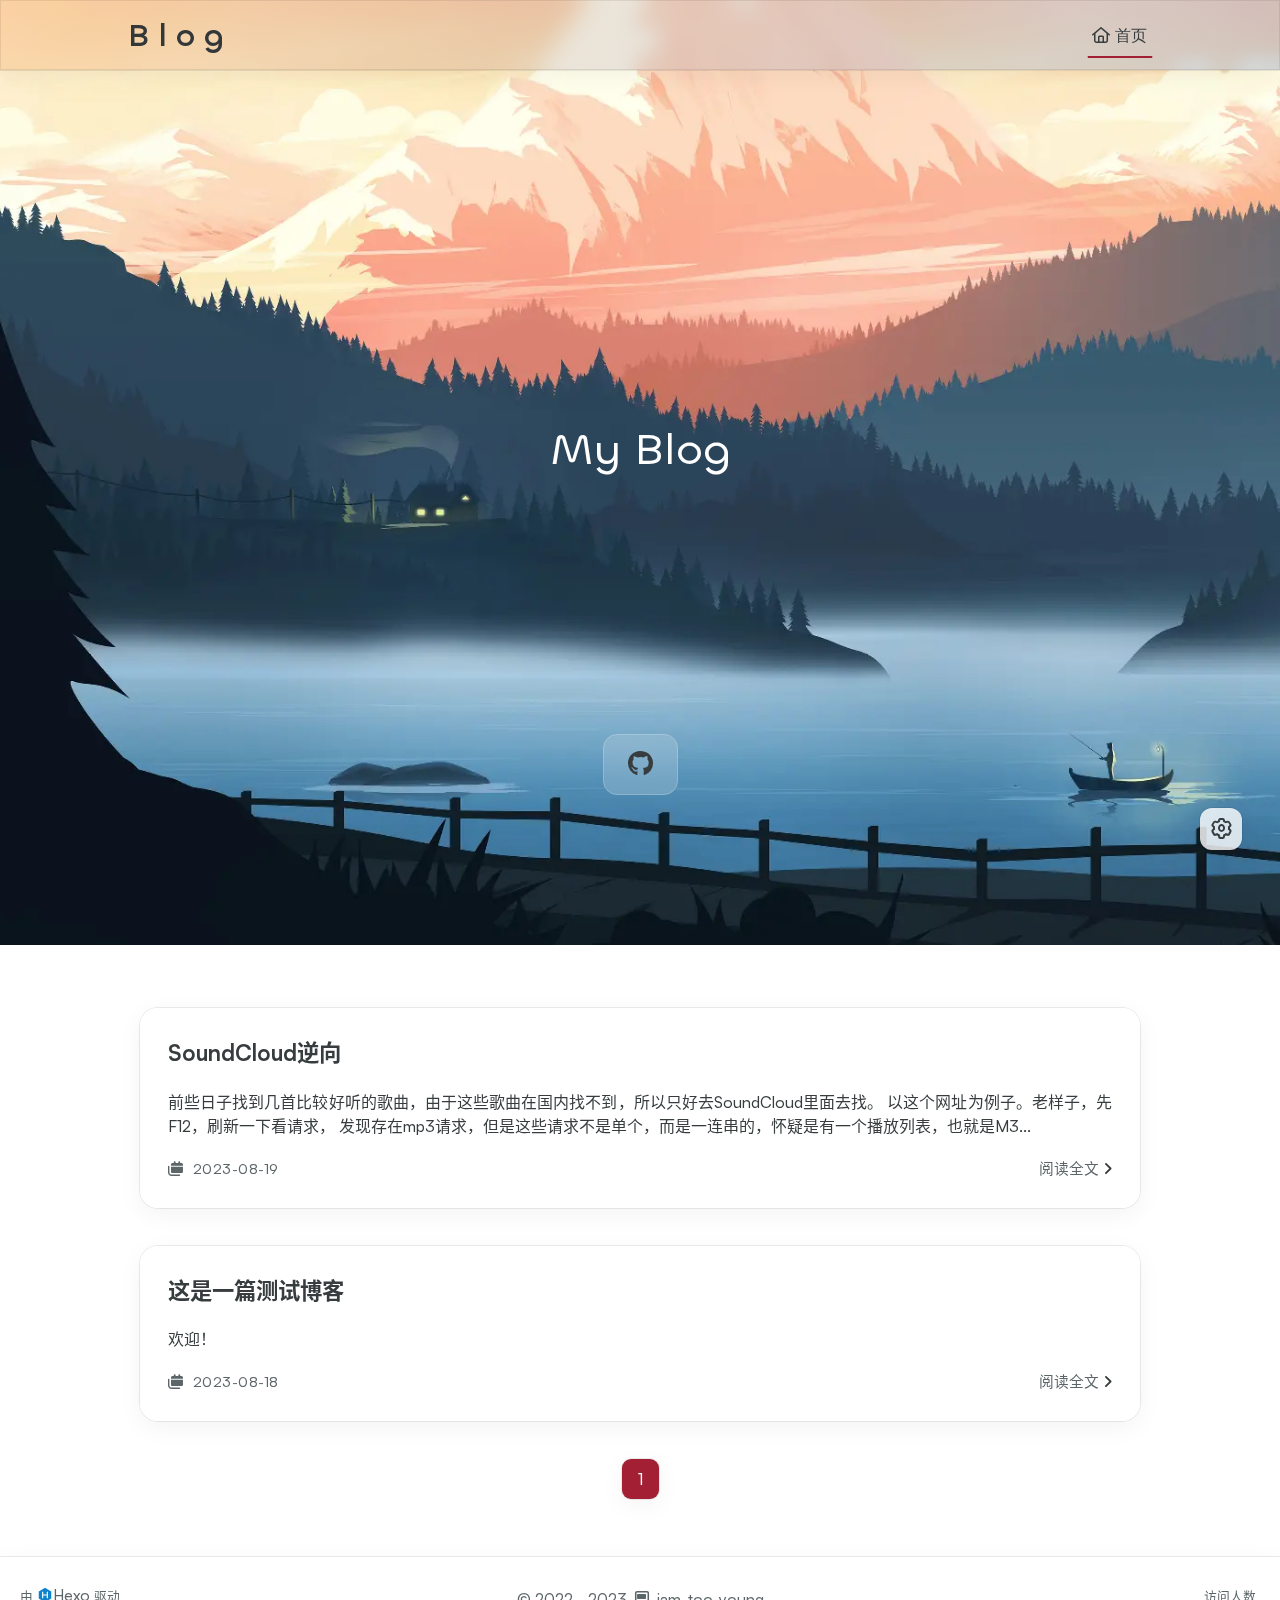
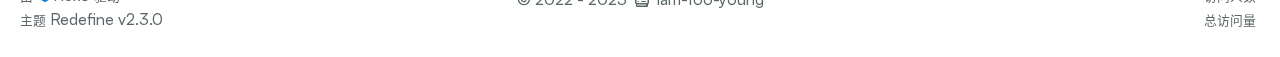
==== commit 6618806c: "upload" ====
--- a/blog/index.html
+++ b/blog/index.html
@@ -61,7 +61,7 @@
     <script id="hexo-configurations">
     let Global = window.Global || {};
     Global.hexo_config = {"hostname":"iam-too-young.github.io","root":"/blog/","language":"zh"};
-    Global.theme_config = {"articles":{"style":{"font_size":"16px","line_height":1.5,"image_border_radius":"14px","image_alignment":"center","image_caption":false,"link_icon":true},"word_count":{"enable":true,"count":true,"min2read":true},"author_label":{"enable":true,"auto":false,"list":[]},"code_block":{"copy":true,"style":"mac","font":{"enable":false,"family":null,"url":null}},"toc":{"enable":true,"max_depth":3,"number":false,"expand":true,"init_open":true},"copyright":false,"lazyload":true,"recommendation":{"enable":false,"title":"推荐阅读","limit":3,"mobile_limit":2,"placeholder":"/images/wallhaven-wqery6-light.webp","skip_dirs":[]}},"colors":{"primary":"#A31F34","secondary":null},"global":{"fonts":{"chinese":{"enable":false,"family":null,"url":null},"english":{"enable":false,"family":null,"url":null}},"content_max_width":"1000px","sidebar_width":"210px","hover":{"shadow":true,"scale":false},"scroll_progress":{"bar":false,"percentage":true},"website_counter":{"url":"https://busuanzi.ibruce.info/busuanzi/2.3/busuanzi.pure.mini.js","enable":false,"site_pv":true,"site_uv":true,"post_pv":true},"single_page":true,"open_graph":true,"google_analytics":{"enable":false,"id":null}},"home_banner":{"enable":true,"style":"fixed","image":{"light":"/images/wallhaven-wqery6-light.webp","dark":"/images/wallhaven-wqery6-dark.webp"},"title":"My Blog","subtitle":{"text":[],"hitokoto":{"enable":false,"api":"https://v1.hitokoto.cn"},"typing_speed":100,"backing_speed":80,"starting_delay":500,"backing_delay":1500,"loop":true,"smart_backspace":true},"text_color":{"light":"#fff","dark":"#d1d1b6"},"text_style":{"title_size":"2.8rem","subtitle_size":"1.5rem","line_height":1.2},"custom_font":{"enable":false,"family":null,"url":null},"social_links":{"enable":true,"links":{"github":"https://github.com/iam-too-young","instagram":null,"zhihu":null,"twitter":null,"email":null},"qrs":{"weixin":null}}},"plugins":{"feed":{"enable":false},"aplayer":{"enable":false,"type":"fixed","audios":[{"name":null,"artist":null,"url":null,"cover":null}]},"mermaid":{"enable":false,"version":"9.3.0"}},"version":"2.3.0","navbar":{"auto_hide":false,"color":{"left":"#f78736","right":"#367df7","transparency":35},"links":{"Home":{"path":"/","icon":"fa-regular fa-house"}},"search":{"enable":false,"preload":true}},"page_templates":{"friends_column":2,"tags_style":"blur"},"home":{"sidebar":{"enable":false,"position":"left","first_item":"menu","announcement":null,"links":null},"article_date_format":"auto","categories":{"enable":false,"limit":3},"tags":{"enable":false,"limit":3}},"footerStart":"2022/8/17 11:45:14"};
+    Global.theme_config = {"articles":{"style":{"font_size":"16px","line_height":1.5,"image_border_radius":"14px","image_alignment":"center","image_caption":false,"link_icon":true},"word_count":{"enable":true,"count":true,"min2read":true},"author_label":{"enable":true,"auto":false,"list":[]},"code_block":{"copy":true,"style":"mac","font":{"enable":false,"family":null,"url":null}},"toc":{"enable":true,"max_depth":3,"number":false,"expand":true,"init_open":true},"copyright":false,"lazyload":true,"recommendation":{"enable":false,"title":"推荐阅读","limit":3,"mobile_limit":2,"placeholder":"/images/wallhaven-wqery6-light.webp","skip_dirs":[]}},"colors":{"primary":"#A31F34","secondary":null},"global":{"fonts":{"chinese":{"enable":false,"family":null,"url":null},"english":{"enable":false,"family":null,"url":null}},"content_max_width":"1000px","sidebar_width":"210px","hover":{"shadow":true,"scale":false},"scroll_progress":{"bar":false,"percentage":true},"website_counter":{"url":"https://busuanzi.ibruce.info/busuanzi/2.3/busuanzi.pure.mini.js","enable":true,"site_pv":true,"site_uv":true,"post_pv":true},"single_page":true,"open_graph":true,"google_analytics":{"enable":false,"id":null}},"home_banner":{"enable":true,"style":"fixed","image":{"light":"/images/wallhaven-wqery6-light.webp","dark":"/images/wallhaven-wqery6-dark.webp"},"title":"My Blog","subtitle":{"text":[],"hitokoto":{"enable":false,"api":"https://v1.hitokoto.cn"},"typing_speed":100,"backing_speed":80,"starting_delay":500,"backing_delay":1500,"loop":true,"smart_backspace":true},"text_color":{"light":"#fff","dark":"#d1d1b6"},"text_style":{"title_size":"2.8rem","subtitle_size":"1.5rem","line_height":1.2},"custom_font":{"enable":false,"family":null,"url":null},"social_links":{"enable":true,"links":{"github":"https://github.com/iam-too-young","instagram":null,"zhihu":null,"twitter":null,"email":null},"qrs":{"weixin":null}}},"plugins":{"feed":{"enable":false},"aplayer":{"enable":false,"type":"fixed","audios":[{"name":null,"artist":null,"url":null,"cover":null}]},"mermaid":{"enable":false,"version":"9.3.0"}},"version":"2.3.0","navbar":{"auto_hide":false,"color":{"left":"#f78736","right":"#367df7","transparency":35},"links":{"Home":{"path":"/","icon":"fa-regular fa-house"}},"search":{"enable":false,"preload":true}},"page_templates":{"friends_column":2,"tags_style":"blur"},"home":{"sidebar":{"enable":false,"position":"left","first_item":"menu","announcement":null,"links":null},"article_date_format":"auto","categories":{"enable":false,"limit":3},"tags":{"enable":false,"limit":3}},"footerStart":"2022/8/17 11:45:14"};
     Global.language_ago = {"second":"%s seconds ago","minute":"%s minutes ago","hour":"%s hours ago","day":"%s days ago","week":"%s weeks ago","month":"%s months ago","year":"%s years ago"};
     Global.data_config = {"masonry":false};
   </script>
@@ -216,7 +216,7 @@
                                         
                                             <i class="fa-regular fa-house"></i>
                                         
-                                        HOME
+                                        首页
                                     
                                 </a>
                                 <!-- Submenu -->
@@ -248,7 +248,7 @@
                                 
                                     <i class="fa-regular fa-house"></i>
                                 
-                                HOME
+                                首页
                             
                         </a>
                     </li>
@@ -314,7 +314,7 @@
         
     </div>
 
-    <a href="/blog/2023/08/19/SoundCloud%E9%80%86%E5%90%91/">Read more<span class="seo-reader-text">SoundCloud逆向</span>&nbsp;<i class="fa-solid fa-angle-right"></i></a>
+    <a href="/blog/2023/08/19/SoundCloud%E9%80%86%E5%90%91/">阅读全文<span class="seo-reader-text">SoundCloud逆向</span>&nbsp;<i class="fa-solid fa-angle-right"></i></a>
 </div>
 
             </li>
@@ -352,7 +352,7 @@
         
     </div>
 
-    <a href="/blog/2023/08/18/Hello-everyone/">Read more<span class="seo-reader-text">这是一篇测试博客</span>&nbsp;<i class="fa-solid fa-angle-right"></i></a>
+    <a href="/blog/2023/08/18/Hello-everyone/">阅读全文<span class="seo-reader-text">这是一篇测试博客</span>&nbsp;<i class="fa-solid fa-angle-right"></i></a>
 </div>
 
             </li>
@@ -388,10 +388,24 @@
             2023&nbsp;&nbsp;<i class="fa-regular fa-computer-classic"></i>&nbsp;&nbsp;<a href="/">iam-too-young</a>
         </div>
         
+            <script data-swup-reload-script src="https://busuanzi.ibruce.info/busuanzi/2.3/busuanzi.pure.mini.js"></script>
+            <div class="website-count info-item">
+                
+                    <span id="busuanzi_container_site_uv" class="busuanzi_container_site_uv">
+                        访问人数&nbsp;<span id="busuanzi_value_site_uv" class="busuanzi_value_site_uv"></span>
+                    </span>
+                
+                
+                    <span id="busuanzi_container_site_pv" class="busuanzi_container_site_pv">
+                        总访问量&nbsp;<span id="busuanzi_value_site_pv" class="busuanzi_value_site_pv"></span>
+                    </span>
+                
+            </div>
+        
         <div class="theme-info info-item">
-            <span class="powered-by-container">POWERED BY <?xml version="1.0" encoding="utf-8"?><!DOCTYPE svg PUBLIC "-//W3C//DTD SVG 1.1//EN" "http://www.w3.org/Graphics/SVG/1.1/DTD/svg11.dtd"><svg version="1.1" id="圖層_1" xmlns="http://www.w3.org/2000/svg" xmlns:xlink="http://www.w3.org/1999/xlink" x="0px" y="0px" width="1rem" height="1rem" viewBox="0 0 512 512" enable-background="new 0 0 512 512" xml:space="preserve"><path fill="#0E83CD" d="M256.4,25.8l-200,115.5L56,371.5l199.6,114.7l200-115.5l0.4-230.2L256.4,25.8z M349,354.6l-18.4,10.7l-18.6-11V275H200v79.6l-18.4,10.7l-18.6-11v-197l18.5-10.6l18.5,10.8V237h112v-79.6l18.5-10.6l18.5,10.8V354.6z"/></svg><a target="_blank" href="https://hexo.io">Hexo</a></span>
+            <span class="powered-by-container">由 <?xml version="1.0" encoding="utf-8"?><!DOCTYPE svg PUBLIC "-//W3C//DTD SVG 1.1//EN" "http://www.w3.org/Graphics/SVG/1.1/DTD/svg11.dtd"><svg version="1.1" id="圖層_1" xmlns="http://www.w3.org/2000/svg" xmlns:xlink="http://www.w3.org/1999/xlink" x="0px" y="0px" width="1rem" height="1rem" viewBox="0 0 512 512" enable-background="new 0 0 512 512" xml:space="preserve"><path fill="#0E83CD" d="M256.4,25.8l-200,115.5L56,371.5l199.6,114.7l200-115.5l0.4-230.2L256.4,25.8z M349,354.6l-18.4,10.7l-18.6-11V275H200v79.6l-18.4,10.7l-18.6-11v-197l18.5-10.6l18.5,10.8V237h112v-79.6l18.5-10.6l18.5,10.8V354.6z"/></svg><a target="_blank" href="https://hexo.io">Hexo</a> 驱动</span>
                 <br>
-            <span class="theme-version-container">THEME&nbsp;<a class="theme-version" target="_blank" href="https://github.com/EvanNotFound/hexo-theme-redefine">Redefine v2.3.0</a></span>
+            <span class="theme-version-container">主题&nbsp;<a class="theme-version" target="_blank" href="https://github.com/EvanNotFound/hexo-theme-redefine">Redefine v2.3.0</a></span>
         </div>
         
         
